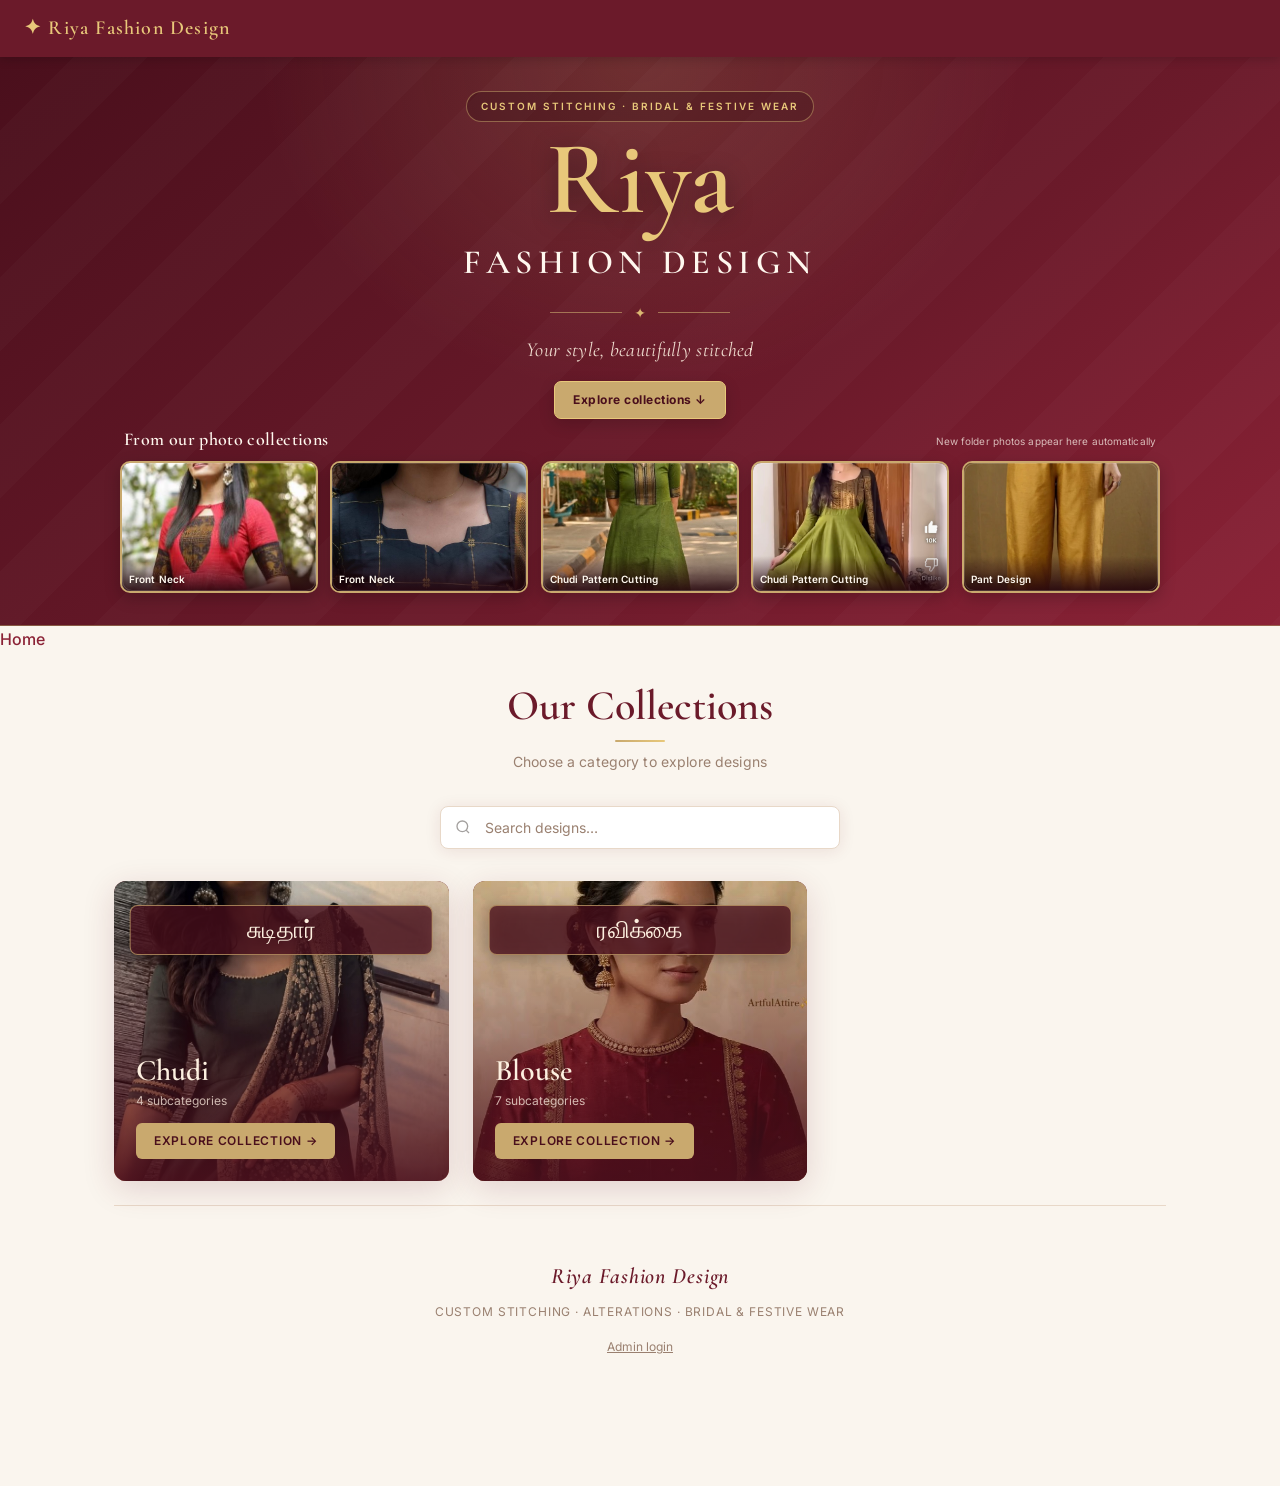
==== index.html @ c35eea38 "Prepare site for GitHub Pages deployment Add a static Pages entry point and photo manifest, share th" ====
<!doctype html>
<html lang="en">
<head>
<meta charset="utf-8">
<meta name="viewport" content="width=device-width, initial-scale=1, viewport-fit=cover">
<meta name="theme-color" content="#6B1A2A">
<meta name="apple-mobile-web-app-capable" content="yes">
<meta name="apple-mobile-web-app-status-bar-style" content="black-translucent">
<meta name="apple-mobile-web-app-title" content="Riya Fashion">
<meta name="description" content="Riya Fashion Design – Custom stitching, Chudi & Blouse designs catalog">
<title>Riya Fashion Design</title>
<link href="https://fonts.googleapis.com/css2?family=Cormorant+Garamond:ital,wght@0,500;0,600;1,500;1,600&family=Inter:wght@300;400;500;600&display=swap" rel="stylesheet">
<link rel="stylesheet" href="style.css">
</head>
<body>

<div id="topbar-root"></div>
<div id="adminbar-root"></div>
<div id="app"></div>
<div id="ov"></div>
<div id="toast"></div>

<script id="st" type="application/json">{"designs":[]}</script>
<script>
/* ─── Helpers ─── */
const $=s=>document.querySelector(s);
const el=(tag,cls,txt,kids)=>{
  const e=document.createElement(tag);
  if(cls)e.className=cls;
  if(txt!=null)e.textContent=txt;
  (kids||[]).forEach(k=>k&&e.append(k));
  return e;
};
const btn=(label,cls,fn)=>{const b=el('button',cls||'mbtn',label);b.onclick=fn;return b};
const svg_trash=`<svg width="16" height="16" viewBox="0 0 24 24" fill="none" stroke="currentColor" stroke-width="2" stroke-linecap="round" stroke-linejoin="round"><path d="M3 6h18M8 6V4h8v2M19 6l-1 14H6L5 6M10 11v6M14 11v6"/></svg>`;

/* ─── Category & design data ─── */
const CATS=[
  {id:'chudi',n:'Chudi',g:[
    ['Front Neck','Round front neck|V front neck|Square front neck|Boat front neck|Sweetheart front neck|High neck|Collar neck|Keyhole front neck|Princess cut front'],
    ['Back Neck','Round back neck|Deep U back|V back neck|Square back neck|Keyhole back|Butterfly back|Backless with strings|Dori back|Button back'],
    ['Chudi Pattern Cutting','Straight cut chudi|Anarkali cut|A-line cut|Peplum cut|Short chudi|Long chudi with slit|Angrakha style|Side-slit cut|Frock style chudi'],
    ['Pant Design','Simple pant|Palazzo pant|Cigarette pant|Patiala pant|Straight pant|Churidar pant|Sharara pant|Wide-leg pant'],
  ]},
  {id:'blouse',n:'Blouse',g:[
    ['Bridal Collection – Front','Bridal front 1|Bridal front 2|Bridal front 3|Bridal front 4'],
    ['Bridal Collection – Back', 'Bridal back 1|Bridal back 2|Bridal back 3|Bridal back 4'],
    ['Simple Blouse','Round front neck|Boat neck|V neck|Square neck|Sweetheart neck|High neck|Keyhole front|Collar neck|Halter neck|Round back neck|Deep U back|V back neck|Square back neck|Boat back|Backless with strings|Button back|Dori back|Keyhole back'],
    ['Aari Work','Floral aari|Peacock aari|Mango / paisley aari|Bridal border aari|Sleeve aari|Neckline aari|Full blouse aari|Kundan aari|Zari aari'],
    ['Designer Blouse – Front','Designer front neck|Stone & bead work front|Mirror work front|Embroidery front|Zardosi front|Lace panel front|Net yoke front|Contrast patch front'],
    ['Designer Blouse – Back','Designer back neck|Stone & bead back|Butterfly back design|Mirror work back|Embroidery back|Open back design|Tassel / latkan back|Silk border back'],
    ['Lace Design','Full lace blouse|Lace border neck|Lace sleeves|Lace yoke|Lace back panel|Lace hem border|Mixed lace & cloth|Net with lace'],
  ]},
];

/* ── Static cover photos (fallback when server not running) ── */
const CAT_COVERS={
  'chudi' :'photos/chudi/image.png',
  'blouse':'photos/blouse/cover/image.png',
};

/* ── Photo cache: filled by loadAllPhotos() from server API ── */
/* Key: "catId|Subcategory Name"  Value: [{n, src}, …]         */
let PHOTO_CACHE = {};
let COVER_CACHE = {};   /* key: catId, value: src string        */
let SERVER_MODE = false; /* true when running via node server.js */
let STATIC_PHOTO_MODE = false;
const assetBase=new URL('.',document.baseURI);

function numberPhotos(){
  let nextPhotoNumber=1;
  CATS.forEach(category=>category.g.forEach(([group])=>{
    (PHOTO_CACHE[`${category.id}|${group}`]||[]).forEach(photo=>{
      photo.n=nextPhotoNumber++;
    });
  }));
}

async function loadAllPhotos() {
  try {
    const test = await fetch(new URL('api/covers',assetBase), { cache:'no-store' });
    if (!test.ok) throw new Error('Photo API unavailable');
    SERVER_MODE = true;
    COVER_CACHE = await test.json();
    /* pre-fetch all subcategory photo lists */
    const keys = CATS.flatMap(category =>
      category.g.map(([group]) => `${category.id}|${group}`)
    );
    await Promise.all(keys.map(async key => {
      const [cat, grp] = key.split('|');
      const r = await fetch(new URL(`api/photos?cat=${encodeURIComponent(cat)}&grp=${encodeURIComponent(grp)}`,assetBase),{cache:'no-store'});
      PHOTO_CACHE[key] = await r.json();
    }));
    numberPhotos();
    return;
  } catch(e) {}
  SERVER_MODE=false;
  try {
    const response=await fetch(new URL('photos.json',assetBase),{cache:'no-store'});
    if(!response.ok)throw new Error('Static photo manifest unavailable');
    const manifest=await response.json();
    PHOTO_CACHE=manifest.photos||{};
    COVER_CACHE=manifest.covers||{};
    STATIC_PHOTO_MODE=true;
    numberPhotos();
  } catch(e) {
    SERVER_MODE = false;
    STATIC_PHOTO_MODE = false;
  }
}

/* ── Subcategory icons ── */
const TAMIL_LABELS={
  'Chudi':'சுடிதார்',
  'Blouse':'ரவிக்கை',
  'Bridal Collection – Front':'திருமண ரவிக்கை முன்புறம்',
  'Bridal Collection – Back':'திருமண ரவிக்கை பின்புறம்',
  'Front Neck':'முன்புற கழுத்து வடிவம்',
  'Back Neck':'பின்புற கழுத்து வடிவம்',
  'Chudi Pattern Cutting':'சுடிதார் வெட்டும் முறை',
  'Pant Design':'பேன்ட் வடிவமைப்பு',
  'Simple Blouse':'எளிய ரவிக்கை வடிவமைப்பு',
  'Aari Work':'ஆரி வேலைப்பாடு',
  'Designer Blouse – Front':'டிசைனர் ரவிக்கை முன்புறம்',
  'Designer Blouse – Back':'டிசைனர் ரவிக்கை பின்புறம்',
  'Lace Design':'லேஸ் வடிவமைப்பு',
};
const categoryLabel=name=>TAMIL_LABELS[name]?`${name} · ${TAMIL_LABELS[name]}`:name;

/* ─── App state ─── */
let S=JSON.parse($('#st').textContent);
let cur=null;     // current category id
let subGrp=null;  // current subcategory name (null = show subcategory cards)
let admin=false;
let art=null;
let searchQ='';

/* seed designs on very first load */
if(!S.seeded){
  let n=0;
  CATS.forEach(c=>c.g.forEach(([g,l])=>l.split('|').forEach(x=>
    S.designs.push({id:'s'+n++,cat:c.id,grp:g,name:x,note:'',imgs:[]})
  )));
  S.seeded=1;
}
if(!S.cats)S.cats=CATS.map(c=>({id:c.id,n:c.n,g:c.g.map(x=>x[0])}));
S.designs.forEach(d=>{if(!d.imgs)d.imgs=d.img?[d.img]:[];delete d.img});

try{admin=sessionStorage.getItem('rfc')==='1'}catch(e){}
try{window.claude&&window.claude.use('artifact').then(a=>{art=a;render()})}catch(e){}

/* ─── Utilities ─── */
const toast=m=>{const t=$('#toast');t.textContent=m;clearTimeout(toast._t);if(m)toast._t=setTimeout(()=>t.textContent='',3500)};
const closeModal=()=>$('#ov').innerHTML='';
function modal(title,body,buttons,extra){
  closeModal();
  const box=el('div','modal-box',null,[el('h3',null,title),...body,el('div','modal-row',null,buttons)]);
  const wrap=el('div','modal-wrap '+(extra||''),null,[box]);
  wrap.onclick=e=>{if(e.target===wrap)closeModal()};
  $('#ov').append(wrap);
}
async function sha(s){
  try{const b=await crypto.subtle.digest('SHA-256',new TextEncoder().encode(s));return[...new Uint8Array(b)].map(x=>x.toString(16).padStart(2,'0')).join('')}
  catch(e){return s}
}
function snap(){
  const cl=document.documentElement.cloneNode(true);
  cl.querySelector('#app').innerHTML='';
  cl.querySelector('#ov').innerHTML='';
  cl.querySelector('#toast').textContent='';
  cl.querySelector('#topbar-root').innerHTML='';
  cl.querySelector('#adminbar-root').innerHTML='';
  cl.querySelector('#st').textContent=JSON.stringify(S).replace(/</g,'\\u003c');
  return '<!doctype html>\n'+cl.outerHTML;
}
async function dl(){
  try{
    const d=await window.claude.use('downloads');
    if(!d)throw 0;
    await d.save({filename:'index.html',data:snap()});
    toast('Downloaded ✓  Upload index.html to your hosting.');
  }catch(e){
    if(e&&e.code==='declined')return;
    toast('Download not available in this view');
  }
}
async function saveData(backup){
  if(!art){toast('Saving works only for the site owner');if(backup)S=JSON.parse(backup);render();return false}
  toast('Saving…');
  try{await art.publish(snap());return true}
  catch(e){toast('Could not save — please try again');if(backup)S=JSON.parse(backup);render();return false}
}
function shrink(f){
  return new Promise((ok,no)=>{
    const r=new FileReader();
    r.onload=()=>{
      const img=new Image();
      img.onload=()=>{
        const s=Math.min(1,800/Math.max(img.width,img.height));
        const c=document.createElement('canvas');
        c.width=img.width*s;c.height=img.height*s;
        c.getContext('2d').drawImage(img,0,0,c.width,c.height);
        ok(c.toDataURL('image/jpeg',.75));
      };
      img.onerror=no;img.src=r.result;
    };
    r.onerror=no;r.readAsDataURL(f);
  });
}
const coverImg=id=>{const d=S.designs.find(x=>x.cat===id&&x.imgs.length);return d&&d.imgs[0]};
const waLink=n=>S.phone?'https://wa.me/'+S.phone.replace(/\D/g,'')+'?text='+encodeURIComponent('Hi Riya Fashion Design, I like this design: '+n):null;

/* ─── Top bar ─── */
function renderTopbar(){
  const root=$('#topbar-root');root.innerHTML='';
  const right=el('div','topbar-right');
  if(cur){
    right.append(btn('🏠 Home','',()=>{cur=null;subGrp=null;searchQ='';render();scrollTo(0,0)}));
  }
  if(admin){
    right.append(
      btn('⚙ Settings','',settings),
      btn('⬇ Download','',dl),
      btn('Logout','',()=>{admin=false;try{sessionStorage.removeItem('rfc')}catch(e){}render()})
    );
  }
  root.append(el('div','topbar',null,[
    el('div','topbar-title',null,[el('span',null,'✦ Riya Fashion Design')]),
    right
  ]));
}

/* ─── Admin bar ─── */
function renderAdminbar(){
  const root=$('#adminbar-root');root.innerHTML='';
  if(!admin)return;
  root.append(el('div','adminbar',null,[
    el('span',null,'👑 Admin Mode'),
    btn('+ Add design','',()=>addForm(cur||'chudi')),
  ]));
}

/* ─── Main render ─── */
function render(){
  renderTopbar();
  renderAdminbar();
  const app=$('#app');app.innerHTML='';
  app.append(buildHero(),buildBreadcrumb());
  const wrap=el('div','wrap');
  if(!cur)          wrap.append(buildHome());
  else if(!subGrp)  wrap.append(buildSubcats());
  else              wrap.append(buildGallery());
  wrap.append(buildFooter());
  app.append(wrap);
  if(S.phone){
    const wa=el('a','wa-btn','💬 WhatsApp');
    wa.href='https://wa.me/'+S.phone.replace(/\D/g,'');
    wa.target='_blank';
    app.append(wa);
  }
  if(admin&&cur){
    const fab=el('button','fab','+');
    fab.title='Add design';
    fab.onclick=()=>addForm(cur,subGrp||undefined);
    app.append(fab);
  }
}

/* ─── Hero ─── */
function buildHero(){
  const div=el('section','hero '+(!cur?'home-hero':'compact-hero'));
  const inner=el('div','hero-inner');
  if(cur){
    inner.append(el('div','hero-copy',null,[
      el('div','hero-kicker','Custom Stitching · Bridal & Festive Wear'),
      el('p','hero-title','Riya'),
      el('p','hero-sub','Fashion Design'),
      el('div','hero-divider',null,[el('span',null,'✦')]),
      el('p','hero-tag','Tailored with love, stitched to perfection'),
    ]));
    div.append(inner);
    return div;
  }

  const copy=el('div','hero-copy');
  copy.append(el('div','hero-kicker','Custom Stitching · Bridal & Festive Wear'));
  copy.append(el('p','hero-title','Riya'));
  copy.append(el('p','hero-sub','Fashion Design'));
  copy.append(el('div','hero-divider',null,[el('span',null,'✦') ]));
  copy.append(el('p','hero-tag','Your style, beautifully stitched'));
  copy.append(btn('Explore collections ↓','hero-cta',()=>$('#app .main-grid')?.scrollIntoView({behavior:'smooth',block:'start'})));
  inner.append(copy);

  const photoGroups=CATS.flatMap(category=>category.g.map(([group])=>({
    category,group,photos:PHOTO_CACHE[category.id+'|'+group]||[],
  })).filter(item=>item.photos.length));
  const featuredPhotos=photoGroups.flatMap(item=>item.photos.slice(0,2).map((photo,index)=>({
    ...item,photo,index,
  }))).slice(0,5);
  if(featuredPhotos.length){
    const strip=el('div','hero-featured');
    const stripHead=el('div','hero-featured-head',null,[
      el('span',null,'From our photo collections'),
      el('small',null,'New folder photos appear here automatically'),
    ]);
    const stripGrid=el('div','hero-featured-grid');
    featuredPhotos.forEach(item=>{
      const tile=el('button','hero-featured-tile');tile.type='button';
      tile.setAttribute('aria-label',`View ${item.group}, photo ${item.photo.n}`);
      const img=el('img');img.src=item.photo.src;img.alt=item.group+' design';img.loading='lazy';
      tile.append(img,el('span','hero-featured-label',item.group));
      tile.onclick=()=>openStaticGallery(item.photos,item.index);
      stripGrid.append(tile);
    });
    strip.append(stripHead,stripGrid);
    inner.append(strip);
  }
  div.append(inner);
  return div;
}

/* ─── Breadcrumb ─── */
function buildBreadcrumb(){
  const bc=el('nav','breadcrumb');
  const home=el('span',null,'Home');
  home.onclick=()=>{cur=null;subGrp=null;searchQ='';render();scrollTo(0,0)};
  bc.append(home);
  if(cur){
    const c=S.cats.find(x=>x.id===cur);
    bc.append(el('span','sep',null,[document.createTextNode('›')]));
    const catCrumb=el('span',null,c.n);
    catCrumb.onclick=()=>{subGrp=null;render();scrollTo(0,0)};
    bc.append(catCrumb);
  }
  if(subGrp){
    bc.append(el('span','sep',null,[document.createTextNode('›')]));
    bc.append(el('span',null,subGrp));
  }
  return bc;
}

/* ─── Home — two main category cards ─── */
function buildHome(){
  const wrap=el('div');
  if(!SERVER_MODE&&!STATIC_PHOTO_MODE)wrap.append(buildServerNotice());
  wrap.append(el('div','section-head',null,[
    el('h2',null,'Our Collections'),
    el('p',null,'Choose a category to explore designs'),
  ]));
  const sw=el('div','search-wrap');
  const si=el('input');si.type='search';si.placeholder='Search designs…';si.value=searchQ;
  si.oninput=e=>{searchQ=e.target.value;renderSearchResults(wrap,si)};
  sw.innerHTML=`<svg width="16" height="16" viewBox="0 0 24 24" fill="none" stroke="currentColor" stroke-width="2"><circle cx="11" cy="11" r="8"/><path d="m21 21-4.35-4.35"/></svg>`;
  sw.append(si);
  wrap.append(sw);
  wrap.append(el('div','search-results'));
  const grid=el('div','main-grid');
  S.cats.forEach(c=>grid.append(buildMainCard(c)));
  if(admin){
    const nc=el('div','main-card new-card');
    nc.append(el('div','main-card-body',null,[
      el('div','main-card-ic','＋'),
      el('h3',null,'New Category'),
    ]));
    nc.onclick=addColl;
    grid.append(nc);
  }
  wrap.append(grid);
  return wrap;
}

function renderSearchResults(container){
  let div=container.querySelector('.search-results');
  if(!div){div=el('div','search-results');container.append(div)}
  div.innerHTML='';
  const q=searchQ.trim().toLowerCase();
  if(!q)return;
  const results=S.designs.filter(d=>d.name.toLowerCase().includes(q)||d.grp.toLowerCase().includes(q));
  if(!results.length){div.append(el('p',null,'No designs found.'));return}
  const grid=el('div','gallery-grid');
  results.forEach(d=>grid.append(buildDesignCard(d)));
  div.append(el('p',null,`${results.length} result${results.length>1?'s':''} for "${searchQ}"`),grid);
}

function buildMainCard(c){
  /* use live server cover, else static fallback */
  const uploadedCover = coverImg(c.id);
  const serverCover   = COVER_CACHE[c.id] || null;
  const staticCover   = CAT_COVERS[c.id];
  const coverSrc      = uploadedCover || serverCover || staticCover || null;
  const all=S.designs.filter(d=>d.cat===c.id);
  const withPhotos=all.filter(d=>d.imgs.length).length;
  const desc=admin?`${withPhotos}/${all.length} photos`:`${c.g.length} subcategories`;
  const card=el('div','main-card');
  if(coverSrc){
    const cv=el('div','main-card-cover');
    cv.style.backgroundImage=`url("${coverSrc}")`;
    card.append(cv);
  }
  card.append(el('div','main-card-overlay'));
  card.append(el('div','main-card-ic tamil-category',TAMIL_LABELS[c.n]||c.n));
  card.append(el('div','main-card-body',null,[
    el('h3',null,c.n),
    el('p',null,desc),
    el('div','main-card-cta',null,[el('span',null,'Explore Collection →')]),
  ]));
  card.onclick=()=>{cur=c.id;subGrp=null;render();scrollTo(0,0)};
  if(admin){
    const addB=el('button','adm-add','+');addB.title='Add design';
    addB.onclick=ev=>{ev.stopPropagation();addForm(c.id)};card.append(addB);
    const delB=el('button','adm-del');delB.innerHTML=svg_trash;delB.title='Delete category';
    delB.onclick=ev=>{ev.stopPropagation();
      modal('Delete category?',[el('p',null,`"${c.n}" and all its designs will be permanently deleted.`)],
        [btn('Cancel','mbtn',closeModal),btn('Delete','mbtn danger',async()=>{
          const bk=JSON.stringify(S);S.cats=S.cats.filter(z=>z.id!==c.id);S.designs=S.designs.filter(d=>d.cat!==c.id);
          closeModal();render();await saveData(bk);
        })]);
    };card.append(delB);
  }
  return card;
}

/* ─── Subcategory cards ─── */
function buildSubcats(){
  const c=S.cats.find(x=>x.id===cur);
  const wrap=el('div');
  wrap.append(btn('← Back to Collections','back-btn',()=>{cur=null;render();scrollTo(0,0)}));
  wrap.append(el('div','section-head',null,[
    el('h2',null,categoryLabel(c.n)),
    el('p',null,'Choose a subcategory to view designs'),
  ]));
  if(!SERVER_MODE&&!STATIC_PHOTO_MODE)wrap.append(buildServerNotice());
  if(admin){
    const ab=btn('+ Add section','mbtn primary',()=>addSec(c.id));
    ab.style.cssText='display:block;margin:0 auto 24px';wrap.append(ab);
  }
  const grid=el('div','sub-grid');
  c.g.forEach(gn=>{
    const designs=S.designs.filter(d=>d.cat===c.id&&d.grp===gn);
    const withPhotos=designs.filter(d=>d.imgs.length).length;
    /* also count static photos */
    const staticCount=(PHOTO_CACHE[c.id+'|'+gn]||[]).length;
    const countLabel=admin
      ? `${withPhotos}/${designs.length} photos`
      : staticCount ? `${staticCount} photos` : `${designs.length} designs`;
    const cardWrap=el('div','sub-card-wrap');
    const card=el('div','sub-card');
    card.append(el('h4',null,gn));
    if(TAMIL_LABELS[gn])card.append(el('p','sub-card-tamil',TAMIL_LABELS[gn]));
    card.append(el('p',null,countLabel));
    card.append(el('div','sub-card-arrow',null,[el('span',null,'View designs →')]));
    card.onclick=()=>{subGrp=gn;render();scrollTo(0,0)};
    cardWrap.append(card);
    if(admin){
      const delB=el('button','adm-del');delB.innerHTML=svg_trash;delB.title='Delete section';
      delB.onclick=ev=>{ev.stopPropagation();
        modal('Delete section?',[el('p',null,`"${gn}" and all its designs will be permanently deleted.`)],
          [btn('Cancel','mbtn',closeModal),btn('Delete','mbtn danger',async()=>{
            const bk=JSON.stringify(S);c.g=c.g.filter(z=>z!==gn);
            S.designs=S.designs.filter(d=>!(d.cat===c.id&&d.grp===gn));
            closeModal();render();await saveData(bk);
          })]);
      };cardWrap.append(delB);
    }
    grid.append(cardWrap);
  });
  wrap.append(grid);
  return wrap;
}

/* ─── Gallery view ─── */
function buildGallery(){
  const c=S.cats.find(x=>x.id===cur);
  const wrap=el('div');
  wrap.append(btn(`← Back to ${c.n}`,'back-btn',()=>{subGrp=null;render();scrollTo(0,0)}));
  wrap.append(el('div','section-head',null,[
    el('h2',null,subGrp),
    el('p',null,categoryLabel(c.n)),
  ]));
  if(!SERVER_MODE&&!STATIC_PHOTO_MODE)wrap.append(buildServerNotice());
  if(SERVER_MODE){
    const rb=btn('↻ Refresh photos','mbtn',async()=>{
      await loadAllPhotos();render();scrollTo(0,0);
    });
    rb.style.cssText='display:block;margin:0 auto 16px;font-size:12px;padding:6px 16px';
    wrap.append(rb);
  }
  if(admin){
    const ab=btn('📷 Add photos to this section','mbtn primary',()=>addForm(cur,subGrp));
    ab.style.cssText='display:block;margin:0 auto 24px';wrap.append(ab);
  }
  const grid=el('div','gallery-grid');
  /* get photos from server cache (auto-scanned folder) */
  const staticPhotos = PHOTO_CACHE[cur+'|'+subGrp] || [];
  if(staticPhotos&&staticPhotos.length){
    /* render in numbered order — 1,2,3,4 — never repeated */
    staticPhotos.forEach(p=>{
      const card=el('div','design-card');
      /* number badge */
      const badge=el('div',null,String(p.n));
      badge.style.cssText=[
        'position:absolute;top:8px;left:8px;z-index:2',
        'background:var(--burg);color:var(--gold2)',
        'font-size:11px;font-weight:600',
        'min-width:22px;height:22px;border-radius:5px',
        'display:flex;align-items:center;justify-content:center;padding:0 5px'
      ].join(';');
      card.append(badge);
      const thumb=el('div','design-thumb');
      const img=el('img');img.src=p.src;img.alt=p.n;img.loading='lazy';
      thumb.append(img);
      thumb.onclick=()=>openStaticGallery(staticPhotos,idx);
      card.append(thumb);
      const lbl=el('div','design-label');
      lbl.append(el('strong',null,p.n));
      const wl=waLink(p.n);
      if(wl){const a=el('a',null,'Enquire on WhatsApp');a.href=wl;a.target='_blank';lbl.append(a)}
      card.append(lbl);
      grid.append(card);
    });
  } else {
    const designs=S.designs.filter(d=>d.cat===cur&&d.grp===subGrp);
    if(!designs.length){
      grid.append(el('div','empty-state',null,[
        el('div','empty-state-icon',null,[el('span',null,'🪡')]),
        el('p',null,'Designs coming soon — check back later!'),
      ]));
    } else {
      designs.forEach(d=>grid.append(buildDesignCard(d)));
    }
  }
  wrap.append(grid);
  return wrap;
}

function buildServerNotice(){
  return el('p','server-notice',null,[
    document.createTextNode('To load photos directly from the photos folders, start the local server with '),
    el('strong',null,'node server.js'),
    document.createTextNode(' and open '),
    el('strong',null,'http://localhost:3000'),
    document.createTextNode('.'),
  ]);
}

/* ─── Lightbox for static photos ─── */
function openStaticGallery(photos,startIdx){
  let i=startIdx;
  const im=el('img');
  const ct=el('small');ct.style.cssText='text-align:center;color:var(--muted)';
  const show=()=>{im.src=photos[i].src;ct.textContent=`Photo ${i+1} of ${photos.length}`};
  const btns=[];
  if(photos.length>1){
    btns.push(btn('‹ Prev','mbtn',()=>{i=(i+photos.length-1)%photos.length;show()}));
    btns.push(btn('Next ›','mbtn',()=>{i=(i+1)%photos.length;show()}));
  }
  btns.push(btn('Close','mbtn primary',closeModal));
  modal(photos[i].n,[im,ct],btns,'modal-lbx');
  show();
}

/* ─── Design card (for admin-uploaded photos) ─── */
function buildDesignCard(d){
  const card=el('div','design-card');
  const thumbWrap=el('div','design-thumb');
  if(d.imgs.length){
    const img=el('img');img.src=d.imgs[0];img.alt=d.name;img.loading='lazy';
    thumbWrap.append(img);
    thumbWrap.onclick=()=>openGallery(d,0);
  } else {
    thumbWrap.classList.add('placeholder');
    thumbWrap.innerHTML=`<svg width="40" height="40" viewBox="0 0 24 24" fill="none" stroke="currentColor" stroke-width="1.5"><rect x="3" y="3" width="18" height="18" rx="2"/><circle cx="8.5" cy="8.5" r="1.5"/><path d="m21 15-5-5L5 21"/></svg>`;
    thumbWrap.append(el('span',null,'Photos coming soon'));
  }
  card.append(thumbWrap);
  const lbl=el('div','design-label');
  lbl.append(el('strong',null,d.name));
  if(d.note)lbl.append(el('span',null,d.note));
  const wl=d.imgs.length&&waLink(d.name);
  if(wl){const a=el('a',null,'Enquire on WhatsApp');a.href=wl;a.target='_blank';lbl.append(a)}
  card.append(lbl);
  if(admin){
    if(d.imgs.length){
      const rm=el('button','design-rm','×');rm.title='Remove photo';
      rm.onclick=ev=>{ev.stopPropagation();
        modal('Remove photo?',[el('p',null,'This will remove the first photo from this design.')],
          [btn('Cancel','mbtn',closeModal),btn('Remove','mbtn danger',async()=>{
            const bk=JSON.stringify(S);d.imgs.splice(0,1);closeModal();render();await saveData(bk);
          })]);
      };card.append(rm);
    }
    const fi=el('input');fi.type='file';fi.accept='image/*';fi.multiple=true;fi.hidden=true;
    fi.onchange=async()=>{
      if(!fi.files.length)return;
      const bk=JSON.stringify(S);toast('Adding photos…');
      try{for(const x of fi.files)d.imgs.push(await shrink(x))}
      catch(x){toast('Could not read a photo');S=JSON.parse(bk);render();return}
      render();await saveData(bk);
    };
    const pb=el('button','adm-photo-btn',d.imgs.length?'📷 Add more':'📷 Add photos');
    pb.onclick=()=>fi.click();lbl.append(pb,fi);
    const xb=el('button','adm-del');
    xb.style.cssText='position:absolute;bottom:8px;right:8px;width:24px;height:24px;border-radius:50%;border:none;background:#c0392b;color:#fff;font-size:12px;display:flex;align-items:center;justify-content:center;box-shadow:var(--sh)';
    xb.innerHTML=svg_trash;xb.title='Delete design';
    xb.onclick=ev=>{ev.stopPropagation();
      modal('Delete design?',[el('p',null,`"${d.name}" and all its photos will be permanently deleted.`)],
        [btn('Cancel','mbtn',closeModal),btn('Delete','mbtn danger',async()=>{
          const bk=JSON.stringify(S);S.designs=S.designs.filter(z=>z.id!==d.id);
          closeModal();render();await saveData(bk);
        })]);
    };card.append(xb);
  }
  return card;
}

/* ─── Lightbox for uploaded photos ─── */
function openGallery(d,i){
  const im=el('img');
  const ct=el('small');ct.style.textAlign='center';
  const show=()=>{im.src=d.imgs[i];ct.textContent=`${i+1} / ${d.imgs.length}`};
  const btns=[];
  if(d.imgs.length>1){
    btns.push(btn('‹','mbtn',()=>{i=(i+d.imgs.length-1)%d.imgs.length;show()}));
    btns.push(btn('›','mbtn',()=>{i=(i+1)%d.imgs.length;show()}));
  }
  if(admin)btns.push(btn('Remove','mbtn danger',async()=>{
    const bk=JSON.stringify(S);d.imgs.splice(i,1);closeModal();render();await saveData(bk);
  }));
  btns.push(btn('Close','mbtn primary',closeModal));
  modal(d.name,[im,ct],btns,'modal-lbx');
  show();
}

/* ─── Footer ─── */
function buildFooter(){
  const f=el('footer','site-footer');
  f.append(el('div','footer-brand','Riya Fashion Design'));
  f.append(el('div','footer-sub','Custom stitching · Alterations · Bridal & festive wear'));
  if(!admin){
    const lb=el('button','footer-login-btn','Admin login');lb.onclick=login;f.append(lb);
  }
  return f;
}

/* ─── Admin: add category ─── */
function addColl(){
  const nm=el('input');nm.placeholder='e.g. Saree Blouse';
  const ic=el('input');ic.value='🧵';ic.maxLength=4;
  const sc=el('input');sc.value='Designs';
  modal('New Category',
    [el('label',null,'Category name'),nm,el('label',null,'Icon (emoji)'),ic,el('label',null,'First section name'),sc],
    [btn('Cancel','mbtn',closeModal),btn('Create','mbtn primary',async()=>{
      if(!nm.value.trim()){toast('Please enter a name');return}
      const bk=JSON.stringify(S),id='c'+Date.now().toString(36);
      S.cats.push({id,n:nm.value.trim(),ic:ic.value.trim()||'🧵',g:[sc.value.trim()||'Designs']});
      closeModal();cur=id;subGrp=null;render();scrollTo(0,0);await saveData(bk);
    })]
  );nm.focus();
}

/* ─── Admin: add section ─── */
function addSec(cid){
  const c=S.cats.find(x=>x.id===cid);
  const nm=el('input');nm.placeholder='e.g. Collar Neck';
  modal('New Section',
    [el('label',null,'Section name'),nm],
    [btn('Cancel','mbtn',closeModal),btn('Add','mbtn primary',async()=>{
      const v=nm.value.trim();
      if(!v){toast('Please enter a name');return}
      if(c.g.includes(v)){toast('Section already exists');return}
      const bk=JSON.stringify(S);c.g.push(v);closeModal();render();await saveData(bk);
    })]
  );nm.focus();
}

/* ─── Admin: add design with photos ─── */
function addForm(cid,g0){
  const c=S.cats.find(x=>x.id===cid);
  if(!c.g.length)c.g.push('Designs');
  const nm=el('input');nm.placeholder='Design name';
  const gs=el('select');c.g.forEach(g=>gs.append(new Option(g,g)));
  if(g0)gs.value=g0;
  const nt=el('input');nt.placeholder='Fabric, colour or price (optional)';
  const fi=el('input');fi.type='file';fi.accept='image/*';fi.multiple=true;
  const pv=el('div');pv.style.cssText='display:flex;gap:6px;flex-wrap:wrap';
  let data=[];
  fi.onchange=async()=>{
    data=[];pv.innerHTML='';
    try{for(const x of fi.files){const u=await shrink(x);data.push(u);const img=el('img');img.src=u;img.style.cssText='width:60px;height:60px;object-fit:cover;border-radius:8px';pv.append(img)}}
    catch(e){toast('Could not read a photo')}
  };
  modal('Add Design to '+c.n,
    [el('label',null,'Section'),gs,el('label',null,'Design name'),nm,el('label',null,'Details (optional)'),nt,el('label',null,'Photos'),fi,pv],
    [btn('Cancel','mbtn',closeModal),btn('Add','mbtn primary',async()=>{
      if(!nm.value.trim()||!data.length){toast('Please add a name and at least one photo');return}
      const bk=JSON.stringify(S);
      S.designs.push({id:Date.now().toString(36),cat:cid,grp:gs.value,name:nm.value.trim(),note:nt.value.trim(),imgs:data});
      closeModal();cur=cid;subGrp=gs.value;render();await saveData(bk);
    })]
  );
}

/* ─── Admin login ─── */
function login(){
  const p=el('input');p.type='password';p.placeholder='Password';
  const go=async()=>{
    const hs=await sha(p.value),ok=S.pw?hs===S.pw:p.value==='riya123';
    if(ok){admin=true;try{sessionStorage.setItem('rfc','1')}catch(e){}closeModal();render();toast('Welcome back!')}
    else toast('Wrong password');
  };
  p.onkeydown=e=>{if(e.key==='Enter')go()};
  modal('Admin Login',[p],[btn('Cancel','mbtn',closeModal),btn('Login','mbtn primary',go)]);
  p.focus();
}

/* ─── Admin settings ─── */
function settings(){
  const ph=el('input');ph.placeholder='e.g. 919876543210';ph.value=S.phone||'';
  const pw=el('input');pw.type='password';pw.placeholder='Leave empty to keep current';
  modal('Settings',
    [el('label',null,'WhatsApp number (with country code)'),ph,el('label',null,'New admin password'),pw],
    [btn('Cancel','mbtn',closeModal),btn('Save','mbtn primary',async()=>{
      const bk=JSON.stringify(S);S.phone=ph.value.trim();
      if(pw.value)S.pw=await sha(pw.value);
      closeModal();render();await saveData(bk);
    })]
  );
}

/* ─── Start ─── */
loadAllPhotos().then(() => render());
</script>
</body>
</html>
---- style.css ----
/* ═══════════════════════════════════════════════════
   Riya Fashion Design — Main Stylesheet
   Color palette: Warm Cream + Deep Burgundy + Gold
═══════════════════════════════════════════════════ */

/* ── Color tokens ── */
:root {
  --cream:   #FAF5EE;   /* warm ivory page background      */
  --cream2:  #F5EDE0;   /* slightly darker cream           */
  --blush:   #F2E0D5;   /* soft blush hover                */
  --burg:    #6B1A2A;   /* deep burgundy — primary colour  */
  --burg2:   #8B2236;   /* burgundy hover                  */
  --burg-dk: #4A0F1C;   /* darkest burgundy for hero       */
  --gold:    #C9A96E;   /* warm gold accent                */
  --gold2:   #E8C87A;   /* bright gold highlight           */
  --gold-lt: #F2E4C4;   /* pale gold tint                  */
  --text:    #1C1410;   /* near-black warm text            */
  --text2:   #5C4A3A;   /* secondary warm text             */
  --muted:   #9A8070;   /* muted captions                  */
  --border:  #E8D8C8;   /* warm cream border               */
  --card:    #FFFFFF;   /* white card background           */
  --sh:  0 2px 16px rgba(107,26,42,.10);
  --sh2: 0 8px 32px rgba(107,26,42,.16);
  --r:   16px;
  --r-sm: 10px;
}

/* ── Reset ── */
*, *::before, *::after { box-sizing: border-box; margin: 0; padding: 0; }
html, body {
  min-height: 100%;
  background: var(--cream);
  color: var(--text);
  font-family: 'Inter', system-ui, sans-serif;
  font-weight: 400;
  line-height: 1.65;
}
button  { font-family: inherit; cursor: pointer; }
img     { display: block; max-width: 100%; }
.serif  { font-family: 'Cormorant Garamond', Georgia, serif; }


/* ═══════════════════════════════
   TOP NAV BAR
═══════════════════════════════ */
.topbar {
  position: sticky; top: 0; z-index: 50;
  background: var(--burg);
  padding: 12px 24px;
  display: flex; align-items: center;
  justify-content: space-between; gap: 12px;
  box-shadow: 0 2px 10px rgba(0,0,0,.18);
}
.topbar-title {
  font-family: 'Cormorant Garamond', serif;
  font-size: 20px; font-weight: 600;
  color: var(--gold2); letter-spacing: .06em; white-space: nowrap;
}
.topbar-right { display: flex; align-items: center; gap: 8px; flex-wrap: wrap; }
.topbar button {
  background: transparent;
  border: 1.5px solid rgba(201,169,110,.55);
  color: #F5E8D0; border-radius: 6px;
  padding: 6px 14px; font-size: 12px; font-weight: 500;
  letter-spacing: .03em;
  transition: background .18s, border-color .18s;
}
.topbar button:hover { background: rgba(201,169,110,.18); border-color: var(--gold); }


/* ═══════════════════════════════
   ADMIN BAR
═══════════════════════════════ */
.adminbar {
  background: var(--burg-dk); color: var(--gold2);
  display: flex; justify-content: center; align-items: center;
  flex-wrap: wrap; gap: 10px; padding: 8px 20px;
  font-size: 12px; font-weight: 500; letter-spacing: .05em;
  border-bottom: 1px solid rgba(201,169,110,.2);
}
.adminbar button {
  background: rgba(201,169,110,.15);
  border: 1px solid rgba(201,169,110,.4);
  color: var(--gold2); border-radius: 6px; padding: 5px 14px; font-size: 11px;
}
.adminbar button:hover { background: rgba(201,169,110,.3); }


/* ═══════════════════════════════
   HERO BANNER
═══════════════════════════════ */
.hero {
  position: relative; overflow: hidden;
  background:
    radial-gradient(ellipse at 50% 0%, rgba(201,169,110,.18), transparent 42%),
    linear-gradient(145deg, var(--burg-dk) 0%, var(--burg) 60%, #8B2236 100%);
  padding: 30px 24px 32px;
}
.hero::after {
  content: ''; position: absolute; inset: 0; pointer-events: none;
  background: repeating-linear-gradient(
    135deg, transparent, transparent 52px,
    rgba(255,255,255,.018) 52px, rgba(255,255,255,.018) 104px
  );
}
.hero-inner {
  position: relative; z-index: 1; width: min(1240px, 100%); margin: 0 auto;
}
.home-hero .hero-inner {
  display: grid; grid-template-columns: minmax(190px,.82fr) minmax(360px,1.5fr) minmax(190px,.82fr);
  align-items: center; gap: 20px;
}
.hero-copy { min-width: 0; text-align: center; }
.hero-kicker {
  display: inline-block;
  font-size: 10px; font-weight: 600; letter-spacing: .2em; text-transform: uppercase;
  color: var(--gold2); border: 1px solid rgba(201,169,110,.52);
  background: rgba(34,5,12,.24); padding: 6px 14px; border-radius: 30px; margin-bottom: 12px;
}
.hero-title {
  font-family: 'Cormorant Garamond', serif;
  font-size: clamp(60px, 8vw, 100px);
  font-weight: 600; line-height: .88;
  color: var(--gold2);
  text-shadow: 0 4px 24px rgba(0,0,0,.35), 0 1px 0 rgba(255,255,255,.18);
  margin-bottom: 10px;
}
.hero-sub {
  font-family: 'Cormorant Garamond', serif;
  font-size: clamp(20px, 3vw, 34px); font-weight: 600;
  letter-spacing: .16em; text-transform: uppercase;
  color: #FFF8EF; margin-bottom: 0;
}
.hero-divider {
  display: flex; align-items: center; justify-content: center;
  gap: 12px; margin: 10px auto; max-width: 220px;
}
.hero-divider::before, .hero-divider::after {
  content: ''; flex: 1; height: 1px; background: rgba(201,169,110,.62);
}
.hero-divider span { color: var(--gold); font-size: 14px; opacity: .75; }
.hero-tag {
  font-family: 'Cormorant Garamond', serif;
  font-style: italic; font-size: clamp(16px, 2vw, 20px);
  color: rgba(253,240,224,.9); margin-bottom: 14px;
}
.hero-panel {
  position: relative; display: block; width: 100%; height: clamp(245px, 30vw, 365px);
  overflow: hidden; padding: 0; border: 1px solid rgba(232,200,122,.7);
  border-radius: 130px 130px 18px 18px; background: var(--burg-dk);
  box-shadow: 0 12px 34px rgba(0,0,0,.25), inset 0 0 0 5px rgba(201,169,110,.12);
  text-align: left; isolation: isolate;
}
.hero-panel img {
  width: 100%; height: 100%; object-fit: cover; object-position: center 28%;
  transition: transform .5s ease;
}
.hero-panel:hover img { transform: scale(1.045); }
.hero-panel-shade {
  position: absolute; inset: 35% 0 0;
  background: linear-gradient(transparent, rgba(37,5,13,.84));
}
.hero-panel-caption {
  position: absolute; right: 10px; bottom: 13px; left: 10px;
  display: grid; gap: 1px; color: #FFF8EF; text-align: center;
}
.hero-panel-caption strong {
  font: 600 22px/1.15 'Cormorant Garamond', Georgia, serif;
}
.hero-panel-caption small { color: var(--gold2); font-size: 10px; letter-spacing: .13em; text-transform: uppercase; }
.hero-shortcuts {
  display: flex; justify-content: center; gap: 7px; flex-wrap: wrap; margin: 12px auto 14px;
}
.hero-shortcut {
  border: 1px solid rgba(232,200,122,.72); border-radius: 30px;
  background: rgba(255,248,239,.96); color: var(--burg);
  padding: 7px 11px; font: 600 11px/1.15 'Inter', system-ui, sans-serif;
  transition: transform .18s, background .18s, color .18s;
}
.hero-shortcut:hover { transform: translateY(-2px); background: var(--gold2); color: var(--burg-dk); }
.hero-cta {
  border: 1px solid var(--gold2); border-radius: 7px; padding: 9px 18px;
  background: var(--gold); color: var(--burg-dk); font-size: 12px; font-weight: 700;
  letter-spacing: .04em; box-shadow: 0 5px 16px rgba(0,0,0,.16);
}
.hero-cta:hover { background: var(--gold2); }
.hero-featured { grid-column: 1/-1; min-width: 0; margin-top: 4px; }
.hero-featured-head {
  display: flex; justify-content: space-between; align-items: baseline; gap: 12px;
  margin: 0 2px 9px; color: #FFF8EF;
  font: 600 17px/1.2 'Cormorant Garamond', Georgia, serif;
}
.hero-featured-head small { color: rgba(255,248,239,.72); font: 400 10px/1.4 'Inter', system-ui, sans-serif; }
.hero-featured-grid { display: grid; grid-template-columns: repeat(5,minmax(0,1fr)); gap: 10px; }
.hero-featured-tile {
  position: relative; height: clamp(92px, 11vw, 132px); overflow: hidden; padding: 0;
  border: 2px solid var(--gold); border-radius: 10px; background: var(--burg-dk);
  box-shadow: 0 5px 16px rgba(0,0,0,.22); isolation: isolate;
}
.hero-featured-tile img { width: 100%; height: 100%; object-fit: cover; transition: transform .35s; }
.hero-featured-tile:hover img { transform: scale(1.06); }
.hero-featured-label {
  position: absolute; inset: auto 0 0; padding: 17px 7px 6px;
  background: linear-gradient(transparent,rgba(37,5,13,.9));
  color: #FFF8EF; font-size: 10px; font-weight: 600; text-align: left;
}
.compact-hero { padding: 20px 24px 24px; text-align: center; }
.compact-hero .hero-title { font-size: clamp(44px, 6vw, 70px); }
.compact-hero .hero-sub { font-size: 14px; }
.compact-hero .hero-kicker { margin-bottom: 8px; }
.compact-hero .hero-tag { margin: 0; }
.compact-hero .hero-divider { margin: 6px auto; }
.compact-hero .hero-inner { max-width: 900px; }
.hero button { cursor: pointer; }
.hero button:focus-visible { outline: 3px solid #FFF8EF; outline-offset: 3px; }
.hero button { touch-action: manipulation; }
.hero-panel img:not([src]), .hero-featured-tile img:not([src]) { visibility: hidden; }
.hero-panel:empty { min-height: 0; }
.home-hero .hero-panel-left { order: 0; }
.home-hero .hero-copy { order: 1; }
.home-hero .hero-panel-right { order: 2; }
.home-hero .hero-featured { order: 3; }
.hero-panel::after { content: ''; position: absolute; inset: 7px; border: 1px solid rgba(255,248,239,.18); border-radius: inherit; pointer-events: none; }
.hero-panel:focus-visible, .hero-featured-tile:focus-visible, .hero-shortcut:focus-visible, .hero-cta:focus-visible {
  outline: 3px solid #FFF8EF; outline-offset: 3px;
}
.compact-hero .hero-inner { display: block; }
.compact-hero .hero-copy { max-width: none; }
.hero-featured-tile:hover { border-color: var(--gold2); }
.hero-panel-caption, .hero-featured-label { pointer-events: none; }
.hero-shortcut, .hero-cta { cursor: pointer; }
.hero-featured-tile img { display: block; }
.hero-panel img { display: block; }
.home-hero .hero-featured:only-child { display: none; }
.home-hero .hero-featured-grid:empty { display: none; }
.hero-panel:hover { box-shadow: 0 16px 40px rgba(0,0,0,.34), inset 0 0 0 5px rgba(201,169,110,.18); }
.hero-panel-caption strong, .hero-panel-caption small { text-shadow: 0 1px 5px rgba(0,0,0,.5); }
.hero-featured-head span { letter-spacing: .02em; }
.hero-featured-head small { text-align: right; }
.hero-featured-tile:active, .hero-panel:active, .hero-shortcut:active, .hero-cta:active { transform: translateY(1px); }
.hero-copy .hero-divider span { opacity: .9; }
.home-hero .hero-copy { padding: 8px 0; }
.hero-panel-left img { object-position: center 25%; }
.hero-panel-right img { object-position: center 25%; }
.hero-featured-tile img { object-position: center 35%; }
.hero-panel-caption { z-index: 1; }
.hero-panel-shade { z-index: 0; }
.hero-featured-tile img { position: relative; z-index: -1; }
.hero-panel img { position: relative; z-index: -1; }
.hero-featured-tile { color: #FFF8EF; }
.hero-featured-label { z-index: 1; }
.hero-shortcuts button { min-height: 32px; }
.hero-cta { min-height: 38px; }
.home-hero .hero-panel { align-self: stretch; }
.home-hero .hero-panel-left { margin-right: 0; }
.home-hero .hero-panel-right { margin-left: 0; }
.hero-panel, .hero-featured-tile, .hero-shortcut, .hero-cta { -webkit-tap-highlight-color: transparent; }
.hero-featured-tile img, .hero-panel img { -webkit-user-drag: none; user-select: none; }
.hero-panel-caption small { transition: letter-spacing .2s; }
.hero-panel:hover .hero-panel-caption small { letter-spacing: .18em; }
.hero-featured-tile:hover .hero-featured-label { color: var(--gold2); }
.hero-shortcut:hover, .hero-cta:hover { box-shadow: 0 5px 16px rgba(0,0,0,.18); }
.hero-inner > .hero-panel { min-width: 0; }
.hero-featured-head { min-height: 21px; }
.hero-panel img, .hero-featured-tile img { background: rgba(255,255,255,.06); }
.hero-copy .hero-tag { letter-spacing: .015em; }
.home-hero .hero-copy .hero-sub { white-space: nowrap; }
.home-hero .hero-panel-caption strong { overflow-wrap: anywhere; }
.hero-featured-tile { text-align: left; }
.hero-featured-label { overflow: hidden; text-overflow: ellipsis; white-space: nowrap; }
.hero-panel-caption { padding: 0 4px; }
.hero-shortcut { white-space: nowrap; }
.hero-featured-tile { cursor: zoom-in; }
.hero-panel { cursor: pointer; }
.compact-hero .hero-copy { display: block; }
.compact-hero .hero-tag { color: rgba(253,240,224,.82); }
.hero-panel img { object-fit: cover; }
.home-hero .hero-inner { align-items: stretch; }
.home-hero .hero-copy { align-self: center; }
.hero-featured-grid { align-items: stretch; }
.hero-featured-tile { min-width: 0; }
.hero-featured-label { letter-spacing: .01em; }
.hero-panel-caption small { display: block; }
.hero-panel-caption strong { display: block; }
.hero-featured-tile img { max-width: none; }
.hero-panel img { max-width: none; }
.hero-panel:not(:has(img)) { background: linear-gradient(145deg,var(--burg2),var(--burg-dk)); }
.hero-featured-tile:hover { transform: translateY(-2px); }
.hero-featured-tile { transition: transform .2s,border-color .2s,box-shadow .2s; }
.hero-panel { transition: box-shadow .25s; }
.hero-shortcut { min-height: 31px; }
.hero-featured-head { padding: 0 2px; }
.hero-featured-grid { width: 100%; }
.home-hero .hero-copy { max-width: 560px; margin: 0 auto; }
.hero-panel-left { justify-self: start; }
.hero-panel-right { justify-self: end; }
.hero-featured { width: 100%; }
.hero-featured-tile img { height: 100%; }
.hero-panel-caption { bottom: 14px; }
.hero-panel { isolation: isolate; }
.hero-panel img, .hero-featured-tile img { z-index: 0; }
.hero-panel-shade, .hero-featured-label { z-index: 1; }
.hero-panel-caption { z-index: 2; }
.hero-panel::after { z-index: 2; }
.hero-featured-label { pointer-events: none; }
.hero-panel-shade { pointer-events: none; }
.hero-panel::after { border-radius: inherit; }
.hero-panel-caption strong { color: #FFF8EF; }
.hero-shortcuts { max-width: 560px; }
.hero-shortcut { line-height: 1.2; }
.hero-featured-head small { max-width: 55%; }
.hero-featured-tile:focus-visible { z-index: 2; }
.home-hero { border-bottom: 1px solid rgba(201,169,110,.48); }
.compact-hero { border-bottom: 1px solid rgba(201,169,110,.35); }
.hero-panel img { color: transparent; }
.home-hero .hero-featured { margin-top: 2px; }
.hero-panel:hover img, .hero-featured-tile:hover img { filter: saturate(1.04); }
.hero-shortcuts .hero-shortcut { flex: 0 1 auto; }
.hero-featured-tile { display: block; }
.hero-copy .hero-title { text-wrap: balance; }
.hero-featured-head span { color: #FFF8EF; }
.hero-panel-caption small { color: var(--gold2); }
.hero-shortcut { box-shadow: 0 2px 8px rgba(0,0,0,.12); }
.hero-cta { transition: background .18s,transform .18s,box-shadow .18s; }
.hero-panel:focus-visible { z-index: 3; }
.hero-featured-tile:focus-visible { outline-offset: 2px; }
.hero-shortcut:focus-visible, .hero-cta:focus-visible { outline-offset: 2px; }
.hero-featured-grid { gap: clamp(7px,1vw,12px); }
.hero-panel-caption strong { font-size: clamp(18px,2vw,24px); }
.hero-panel-caption small { font-size: clamp(9px,.9vw,11px); }
.hero-featured-tile { border-radius: 11px; }
.home-hero .hero-inner { row-gap: 19px; }
.hero-panel { box-shadow: 0 10px 28px rgba(0,0,0,.22), inset 0 0 0 5px rgba(201,169,110,.12); }
.hero-panel:hover { transform: translateY(-2px); }
.hero-panel { transition: transform .2s,box-shadow .25s; }
.hero-featured-head { margin-bottom: 10px; }
.hero-panel-caption small { margin-top: 2px; }
.hero-panel img { object-position: center center; }
.hero-panel-left img { object-position: 55% center; }
.hero-panel-right img { object-position: 48% center; }
.home-hero .hero-panel-left, .home-hero .hero-panel-right { max-height: 365px; }
.hero-shortcut:hover { border-color: var(--gold2); }
.hero-featured-tile img { transition: transform .35s,filter .35s; }
.hero-panel img { transition: transform .5s,filter .35s; }
.hero-featured-label { line-height: 1.2; }
.hero-featured-tile:focus-visible, .hero-panel:focus-visible { border-color: var(--gold2); }
.hero-copy .hero-kicker { max-width: 100%; }
.home-hero .hero-copy { box-sizing: border-box; }
.hero-panel-caption { box-sizing: border-box; }
.hero-featured-tile { box-sizing: border-box; }
.hero-shortcut { box-sizing: border-box; }
.hero-cta { box-sizing: border-box; }
.hero-featured-grid { grid-auto-flow: row; }
.hero-featured-tile img { object-fit: cover; }
.hero-panel img { object-fit: cover; }
.hero-featured-tile:hover { box-shadow: 0 8px 20px rgba(0,0,0,.28); }
.home-hero .hero-featured-head { padding-bottom: 1px; }
.hero-panel-caption { text-transform: none; }
.hero-featured-label { font-family: 'Inter',system-ui,sans-serif; }
.hero-shortcut { font-family: 'Inter',system-ui,sans-serif; }
.hero-cta { font-family: 'Inter',system-ui,sans-serif; }
.hero-panel img, .hero-featured-tile img { pointer-events: none; }
.home-hero .hero-copy .hero-divider { max-width: 180px; }
.hero-panel-caption strong { letter-spacing: .01em; }
.hero-featured-head small { letter-spacing: .01em; }
.hero-panel-caption small { font-weight: 600; }
.hero-featured-label { font-weight: 600; }
.hero-shortcut { font-weight: 600; }
.hero-cta { font-weight: 700; }
.home-hero .hero-panel { width: 100%; }
.home-hero .hero-featured { align-self: stretch; }
.hero-featured-tile img { vertical-align: middle; }
.hero-panel img { vertical-align: middle; }
.hero-featured-tile { border-style: solid; }
.hero-panel { border-style: solid; }
.hero-shortcut { text-decoration: none; }
.hero-cta { text-decoration: none; }
.hero-featured-tile:active { box-shadow: 0 3px 10px rgba(0,0,0,.2); }
.hero-panel:active { box-shadow: 0 7px 18px rgba(0,0,0,.25); }
.hero-shortcuts { align-content: center; }
.hero-featured-head { flex-wrap: wrap; }
.hero-featured-head small { font-size: 10px; }
.home-hero .hero-kicker { margin-bottom: 12px; }
.hero-panel-caption strong { line-height: 1.05; }
.hero-featured-tile img { object-position: center; }
.hero-panel img { object-position: center; }
.hero-panel::after { content: ''; }
.hero-featured-tile::after { content: ''; position: absolute; inset: 0; border-radius: inherit; border: 1px solid rgba(255,248,239,.16); pointer-events: none; }
.hero-featured-tile { isolation: isolate; }
.hero-featured-tile img { position: absolute; inset: 0; }
.hero-featured-label { position: absolute; }
.hero-panel img { position: absolute; inset: 0; }
.hero-panel { appearance: none; }
.hero-featured-tile { appearance: none; }
.hero-shortcut { appearance: none; }
.hero-cta { appearance: none; }
.hero-panel:focus:not(:focus-visible), .hero-featured-tile:focus:not(:focus-visible), .hero-shortcut:focus:not(:focus-visible), .hero-cta:focus:not(:focus-visible) { outline: none; }
.hero-featured-tile img { width: 100%; }
.hero-panel img { width: 100%; }
.hero-panel-caption { width: auto; }
.hero-featured-label { width: 100%; }
.hero-panel-shade { width: 100%; }
.hero-panel::after { width: auto; }
.hero-featured-tile::after { width: auto; }
.hero-panel-caption { pointer-events: none; }
.home-hero .hero-featured-head { color: #FFF8EF; }
.hero-panel-caption small { white-space: nowrap; }
.hero-panel-caption strong { white-space: normal; }
.hero-shortcut { text-align: center; }
.hero-cta { text-align: center; }
.hero-featured-tile { text-align: left; }
.hero-panel { color: #FFF8EF; }
.hero-featured-tile { color: #FFF8EF; }
.hero-panel-shade { display: block; }
.hero-panel-caption { display: grid; }
.hero-featured-label { display: block; }
.hero-panel img, .hero-featured-tile img { height: 100%; }
.hero-panel { contain: paint; }
.hero-featured-tile { contain: paint; }
.hero-panel-caption { overflow: hidden; }
.hero-featured-label { overflow: hidden; }
.home-hero .hero-panel { max-width: 360px; }
.hero-featured-tile { max-width: none; }
.hero-copy { position: relative; }
.hero-shortcuts { position: relative; }
.hero-featured { position: relative; }
.hero-featured-grid { position: relative; }
.hero-panel-caption { text-decoration: none; }
.hero-featured-label { text-decoration: none; }
.hero-panel-caption strong { text-shadow: 0 1px 5px rgba(0,0,0,.5); }
.hero-featured-label { text-shadow: 0 1px 4px rgba(0,0,0,.45); }
.hero-panel:hover .hero-panel-shade { background: linear-gradient(transparent,rgba(37,5,13,.9)); }
.hero-panel-shade { transition: background .2s; }
.hero-featured-head span { font-size: 18px; }
.hero-featured-head small { color: rgba(255,248,239,.74); }
.hero-shortcut:active, .hero-cta:active { box-shadow: none; }
.hero-featured-tile img { object-fit: cover; }
.hero-panel img { object-fit: cover; }
.hero-featured-tile::after { z-index: 2; }
.hero-panel::after { pointer-events: none; }
.hero-featured-tile::after { pointer-events: none; }
.hero-panel:hover { border-color: var(--gold2); }
.hero-featured-tile { outline-color: #FFF8EF; }
.hero-panel { outline-color: #FFF8EF; }
.hero-shortcut { outline-color: #FFF8EF; }
.hero-cta { outline-color: #FFF8EF; }
.hero-featured-head { text-align: left; }
.hero-featured-grid { text-align: left; }
.hero-panel-caption { text-align: center; }
.hero-featured-label { text-align: left; }
.hero-panel-caption strong { font-family: 'Cormorant Garamond',Georgia,serif; }
.hero-featured-head { font-family: 'Cormorant Garamond',Georgia,serif; }
.hero-featured-label { font-family: 'Inter',system-ui,sans-serif; }
.hero-panel-caption small { font-family: 'Inter',system-ui,sans-serif; }
.hero-panel-caption strong { font-weight: 600; }
.hero-featured-head span { font-weight: 600; }
.hero-featured-tile { vertical-align: top; }
.hero-panel { vertical-align: top; }
.home-hero .hero-inner { max-width: 1240px; }
.compact-hero .hero-inner { max-width: 900px; }
.hero-featured-tile img { inset: 0; }
.hero-panel img { inset: 0; }
.hero-panel-shade { inset: 35% 0 0; }
.hero-panel::after { inset: 7px; }
.hero-featured-tile::after { inset: 0; }
.hero-featured-label { inset: auto 0 0; }
.hero-panel-caption { right: 10px; bottom: 13px; left: 10px; }
.hero-featured-head small { font-weight: 400; }
.hero-shortcut { font-size: 11px; }
.hero-cta { font-size: 12px; }
.home-hero .hero-panel-left img { object-position: 50% center; }
.home-hero .hero-panel-right img { object-position: 50% center; }
.hero-featured-tile img { object-position: center 35%; }
.hero-panel-left img { object-position: center 28%; }
.hero-panel-right img { object-position: center 28%; }
.hero-copy .hero-divider span { color: var(--gold2); }
.hero-kicker { white-space: normal; }
.hero-shortcut { white-space: nowrap; }
.hero-featured-head small { line-height: 1.4; }
.hero-featured-label { line-height: 1.2; }
.hero-panel-caption small { line-height: 1.4; }
.hero-featured-tile { border-color: var(--gold); }
.hero-panel { border-color: rgba(232,200,122,.7); }
.hero-panel:focus-visible, .hero-featured-tile:focus-visible { border-color: var(--gold2); }
.home-hero .hero-featured { min-height: 0; }
.hero-featured-grid { min-height: 0; }
.hero-panel { min-height: 0; }
.home-hero .hero-panel { height: clamp(245px,30vw,365px); }
.hero-featured-tile { height: clamp(92px,11vw,132px); }
.hero-featured-head { min-height: 21px; }
.home-hero .hero-copy { min-width: 0; }
.hero-panel-caption strong { overflow-wrap: anywhere; }
.hero-featured-label { text-overflow: ellipsis; white-space: nowrap; }
.hero-featured-tile { cursor: zoom-in; }
.hero-panel { cursor: pointer; }
.hero-panel-caption, .hero-featured-label { pointer-events: none; }
.hero-shortcut, .hero-cta { cursor: pointer; }
.hero-panel img, .hero-featured-tile img { user-select: none; }
.hero-panel img, .hero-featured-tile img { -webkit-user-drag: none; }
.hero-featured-tile img, .hero-panel img { color: transparent; }
.hero-panel:empty { min-height: 0; }
.home-hero .hero-featured-grid:empty { display: none; }
.home-hero .hero-featured:only-child { display: none; }
.home-hero { border-bottom: 1px solid rgba(201,169,110,.48); }
.compact-hero { border-bottom: 1px solid rgba(201,169,110,.35); }
.hero button { -webkit-tap-highlight-color: transparent; }
.hero-featured-tile { display: block; }
.hero-panel img, .hero-featured-tile img { display: block; }
.hero-panel { text-align: left; }
.hero-featured-tile { text-align: left; }
.hero-shortcut { text-align: center; }
.hero-cta { text-align: center; }
.hero-panel-caption { text-align: center; }
.hero-featured-label { text-align: left; }
.home-hero .hero-copy .hero-sub { white-space: nowrap; }
.hero-panel-caption small { letter-spacing: .13em; }
.hero-featured-head span { letter-spacing: .02em; }
.hero-featured-head small { text-align: right; }
.hero-featured-grid { align-items: stretch; }
.home-hero .hero-panel { align-self: stretch; }
.home-hero .hero-copy { align-self: center; }
.hero-featured { align-self: stretch; }
.hero-shortcuts { align-content: center; }
.hero-featured-head { flex-wrap: wrap; }
.hero-panel img { background: rgba(255,255,255,.06); }
.hero-featured-tile img { background: rgba(255,255,255,.06); }
.hero-featured-tile:hover { border-color: var(--gold2); }
.hero-panel:hover { border-color: var(--gold2); }
.hero-featured-label { color: #FFF8EF; }
.hero-panel-caption strong { color: #FFF8EF; }
.hero-panel-caption small { color: var(--gold2); }
.hero-featured-head span { color: #FFF8EF; }
.hero-featured-head small { color: rgba(255,248,239,.74); }
.hero-copy .hero-tag { color: rgba(253,240,224,.9); }
.compact-hero .hero-tag { color: rgba(253,240,224,.82); }
.compact-hero .hero-copy { display: block; }
.compact-hero .hero-inner { display: block; }
.hero-panel:not(:has(img)) { background: linear-gradient(145deg,var(--burg2),var(--burg-dk)); }
.hero-panel img, .hero-featured-tile img { object-fit: cover; }
.hero-panel-left img { object-position: 55% center; }
.hero-panel-right img { object-position: 48% center; }
.hero-featured-tile img { object-position: center 35%; }
.home-hero .hero-panel-left { order: 0; }
.home-hero .hero-copy { order: 1; }
.home-hero .hero-panel-right { order: 2; }
.home-hero .hero-featured { order: 3; }
.hero-featured-tile::after { content: ''; position: absolute; inset: 0; border-radius: inherit; border: 1px solid rgba(255,248,239,.16); pointer-events: none; }
.hero-panel::after { content: ''; position: absolute; inset: 7px; border: 1px solid rgba(255,248,239,.18); border-radius: inherit; pointer-events: none; }
.hero-panel-shade { position: absolute; inset: 35% 0 0; background: linear-gradient(transparent, rgba(37,5,13,.84)); }
.hero-panel-caption { position: absolute; right: 10px; bottom: 13px; left: 10px; display: grid; gap: 1px; }
.hero-featured-label { position: absolute; inset: auto 0 0; padding: 17px 7px 6px; background: linear-gradient(transparent,rgba(37,5,13,.9)); }
.hero-featured-tile img { position: absolute; inset: 0; }
.hero-panel img { position: absolute; inset: 0; }
.hero-featured-head { display: flex; justify-content: space-between; align-items: baseline; gap: 12px; }
.hero-featured-grid { display: grid; grid-template-columns: repeat(5,minmax(0,1fr)); }
.hero-panel { position: relative; }
.hero-featured-tile { position: relative; }
.home-hero .hero-inner { display: grid; grid-template-columns: minmax(190px,.82fr) minmax(360px,1.5fr) minmax(190px,.82fr); }
.hero-featured { grid-column: 1/-1; }
.hero-copy { min-width: 0; text-align: center; }
.hero-panel img, .hero-featured-tile img { width: 100%; height: 100%; }
.hero-featured-tile { overflow: hidden; }
.hero-panel { overflow: hidden; }
.hero-featured-tile img { transition: transform .35s,filter .35s; }
.hero-panel img { transition: transform .5s,filter .35s; }
.hero-featured-tile:hover img { transform: scale(1.06); }
.hero-panel:hover img { transform: scale(1.045); }
.hero-panel-shade, .hero-featured-label { z-index: 1; }
.hero-panel-caption { z-index: 2; }
.hero-panel::after, .hero-featured-tile::after { z-index: 2; }
.hero-featured-tile { isolation: isolate; }
.hero-panel { isolation: isolate; }
.hero-panel-caption, .hero-featured-label { pointer-events: none; }
.hero-featured-head { min-height: 21px; }
.hero-shortcuts { display: flex; justify-content: center; gap: 7px; flex-wrap: wrap; margin: 12px auto 14px; }
.hero-shortcut { border: 1px solid rgba(232,200,122,.72); border-radius: 30px; background: rgba(255,248,239,.96); color: var(--burg); padding: 7px 11px; }
.hero-cta { border: 1px solid var(--gold2); border-radius: 7px; padding: 9px 18px; background: var(--gold); color: var(--burg-dk); }
.hero-featured-tile { border: 2px solid var(--gold); border-radius: 10px; background: var(--burg-dk); }
.hero-panel { border: 1px solid rgba(232,200,122,.7); border-radius: 130px 130px 18px 18px; background: var(--burg-dk); }
.hero-panel-caption strong { font: 600 22px/1.15 'Cormorant Garamond', Georgia, serif; }
.hero-panel-caption small { color: var(--gold2); font-size: 10px; letter-spacing: .13em; text-transform: uppercase; }
.hero-featured-label { color: #FFF8EF; font-size: 10px; font-weight: 600; }
.hero-featured-head { color: #FFF8EF; font: 600 17px/1.2 'Cormorant Garamond', Georgia, serif; }
.hero-featured-head small { color: rgba(255,248,239,.72); font: 400 10px/1.4 'Inter', system-ui, sans-serif; }
.home-hero .hero-panel { height: clamp(245px, 30vw, 365px); }
.hero-featured-tile { height: clamp(92px, 11vw, 132px); }
.compact-hero { padding: 20px 24px 24px; text-align: center; }
.compact-hero .hero-title { font-size: clamp(44px, 6vw, 70px); }
.compact-hero .hero-sub { font-size: 14px; }
.compact-hero .hero-kicker { margin-bottom: 8px; }
.compact-hero .hero-tag { margin: 0; }
.compact-hero .hero-divider { margin: 6px auto; }
.compact-hero .hero-inner { max-width: 900px; }
.hero button { cursor: pointer; }
.hero button:focus-visible { outline: 3px solid #FFF8EF; outline-offset: 3px; }
.hero button:focus:not(:focus-visible) { outline: none; }
.hero-shortcut:hover { transform: translateY(-2px); background: var(--gold2); color: var(--burg-dk); }
.hero-cta:hover { background: var(--gold2); }
.hero-panel:hover { transform: translateY(-2px); }
.hero-featured-tile:hover { transform: translateY(-2px); }
.hero-panel, .hero-featured-tile, .hero-shortcut, .hero-cta { transition: transform .2s,background .18s,border-color .2s,box-shadow .25s,color .18s; }
.hero-panel:hover { box-shadow: 0 16px 40px rgba(0,0,0,.34), inset 0 0 0 5px rgba(201,169,110,.18); }
.hero-featured-tile:hover { box-shadow: 0 8px 20px rgba(0,0,0,.28); }
.hero-featured-tile { cursor: zoom-in; }
.hero-panel { cursor: pointer; }
.hero-shortcut, .hero-cta { cursor: pointer; }
.hero-featured-head small { max-width: 55%; text-align: right; }
.hero-featured-label { overflow: hidden; text-overflow: ellipsis; white-space: nowrap; }
.hero-panel-caption strong { text-shadow: 0 1px 5px rgba(0,0,0,.5); }
.hero-panel-caption small { text-shadow: 0 1px 5px rgba(0,0,0,.5); }
.home-hero .hero-copy { max-width: 560px; margin: 0 auto; }
.compact-hero .hero-copy { max-width: none; }
.hero-panel-left { justify-self: start; }
.hero-panel-right { justify-self: end; }
.hero-featured { width: 100%; }
.hero-shortcuts .hero-shortcut { min-height: 32px; }
.hero-cta { min-height: 38px; }
.home-hero { border-bottom: 1px solid rgba(201,169,110,.48); }
.compact-hero { border-bottom: 1px solid rgba(201,169,110,.35); }
.hero-panel:not(:has(img)) { background: linear-gradient(145deg,var(--burg2),var(--burg-dk)); }
.hero-panel img:not([src]) { visibility: hidden; }
.home-hero .hero-featured-grid:empty { display: none; }
.hero-featured-tile:active, .hero-panel:active, .hero-shortcut:active, .hero-cta:active { transform: translateY(1px); }
.home-hero .hero-inner { row-gap: 19px; }
.home-hero .hero-copy .hero-divider { max-width: 180px; }
.hero-copy .hero-divider span { color: var(--gold2); opacity: .9; }
.hero-panel:focus-visible, .hero-featured-tile:focus-visible, .hero-shortcut:focus-visible, .hero-cta:focus-visible { outline: 3px solid #FFF8EF; outline-offset: 3px; }
.hero-featured-tile:focus-visible, .hero-panel:focus-visible { border-color: var(--gold2); }
.hero-shortcut:focus-visible, .hero-cta:focus-visible { outline-offset: 2px; }
.hero-panel img, .hero-featured-tile img { -webkit-user-drag: none; user-select: none; pointer-events: none; }
.hero-panel-caption, .hero-featured-label, .hero-panel-shade { pointer-events: none; }
.hero-featured-tile::after { border-radius: inherit; }
.hero-featured-head span { letter-spacing: .02em; }
.hero-featured-head small { letter-spacing: .01em; }
.hero-shortcut { white-space: nowrap; }
.hero-panel-caption strong { overflow-wrap: anywhere; }
.hero-panel-caption small { white-space: nowrap; }
.hero-copy .hero-tag { letter-spacing: .015em; }
.home-hero .hero-copy .hero-sub { white-space: nowrap; }
.hero-panel-left img { object-position: 55% center; }
.hero-panel-right img { object-position: 48% center; }
.hero-featured-tile img { object-position: center 35%; }
.home-hero .hero-panel { max-width: 360px; }
.hero-featured-head { margin: 0 2px 9px; }
.hero-featured-grid { gap: clamp(7px,1vw,12px); }
.hero-featured-tile { display: block; text-align: left; }
.hero-panel { display: block; text-align: left; }
.hero-featured-label { line-height: 1.2; }
.hero-panel-caption { padding: 0 4px; }
.hero-panel-caption strong { line-height: 1.05; font-size: clamp(18px,2vw,24px); }
.hero-panel-caption small { font-size: clamp(9px,.9vw,11px); font-weight: 600; }
.hero-featured-head span { font-size: 18px; }
.hero-featured-head small { font-size: 10px; }
.home-hero .hero-panel-left img { object-position: 50% center; }
.home-hero .hero-panel-right img { object-position: 50% center; }
.hero-panel img, .hero-featured-tile img { background: rgba(255,255,255,.06); }
.hero-panel { color: #FFF8EF; }
.hero-featured-tile { color: #FFF8EF; }
.hero-featured-label { text-shadow: 0 1px 4px rgba(0,0,0,.45); }
.hero-panel:hover .hero-panel-shade { background: linear-gradient(transparent,rgba(37,5,13,.9)); }
.hero-panel-shade { transition: background .2s; }
.home-hero .hero-featured { align-self: stretch; }
.hero-featured-head { flex-wrap: wrap; }
.hero-featured-head small { line-height: 1.4; }
.hero-shortcuts { align-content: center; }
.hero-panel-caption { box-sizing: border-box; }
.hero-panel::after { border: 1px solid rgba(255,248,239,.18); }
.hero-featured-tile::after { border: 1px solid rgba(255,248,239,.16); }
.hero-panel, .hero-featured-tile { -webkit-tap-highlight-color: transparent; }
.home-hero .hero-panel { align-self: stretch; }
.home-hero .hero-copy { align-self: center; }
.hero-inner > .hero-panel { min-width: 0; }
.hero-featured-tile { min-width: 0; }
.hero-featured-grid { align-items: stretch; }
.hero-panel-caption { display: grid; }
.hero-featured-label { display: block; }
.hero-panel-shade { display: block; }
.compact-hero .hero-copy { display: block; }
.hero-featured-tile img, .hero-panel img { max-width: none; }
.hero-panel:not(:has(img)) { border-color: rgba(232,200,122,.7); }
.home-hero .hero-featured-head { padding-bottom: 1px; }
.hero-shortcut { box-shadow: 0 2px 8px rgba(0,0,0,.12); }
.hero-shortcut:hover, .hero-cta:hover { box-shadow: 0 5px 16px rgba(0,0,0,.18); }
.hero-panel:hover { border-color: var(--gold2); }
.hero-featured-tile:hover { border-color: var(--gold2); }
.hero-panel-caption strong, .hero-featured-head span { font-family: 'Cormorant Garamond',Georgia,serif; }
.hero-featured-label, .hero-panel-caption small, .hero-shortcut, .hero-cta { font-family: 'Inter',system-ui,sans-serif; }
.hero-featured-label { font-weight: 600; }
.hero-panel-caption strong, .hero-featured-head span { font-weight: 600; }
.hero-shortcut { font-weight: 600; }
.hero-cta { font-weight: 700; }
.hero-featured-tile img { vertical-align: middle; }
.hero-panel img { vertical-align: middle; }
.hero-featured-head { text-align: left; }
.hero-featured-grid { text-align: left; }
.hero-featured-label { text-align: left; }
.hero-panel-caption { text-align: center; }
.hero-shortcut { text-align: center; }
.hero-cta { text-align: center; }
.hero-panel img, .hero-featured-tile img { object-fit: cover; }
.hero-panel { contain: paint; }
.hero-featured-tile { contain: paint; }
.hero-featured-tile::after { z-index: 2; }
.hero-panel::after { z-index: 2; }
.hero-panel-caption { z-index: 2; }
.hero-panel-shade, .hero-featured-label { z-index: 1; }
.hero-panel img, .hero-featured-tile img { z-index: 0; }
.hero-featured-tile { isolation: isolate; }
.hero-panel { isolation: isolate; }
.hero-panel::after, .hero-featured-tile::after { pointer-events: none; }
.hero-panel-caption, .hero-featured-label { pointer-events: none; }
.hero-featured-head { min-height: 21px; }
.hero-panel { min-height: 0; }
.home-hero .hero-featured { min-height: 0; }
.hero-featured-grid { min-height: 0; }
.hero-panel-caption { overflow: hidden; }
.hero-featured-label { width: 100%; }
.hero-featured-tile { box-sizing: border-box; }
.hero-panel { box-sizing: border-box; }
.hero-featured-tile img { box-sizing: border-box; }
.hero-panel img { box-sizing: border-box; }
.hero-featured-head { box-sizing: border-box; }
.hero-shortcuts { box-sizing: border-box; }
.hero-copy { box-sizing: border-box; }
.hero-featured { box-sizing: border-box; }
.hero-panel-caption { width: auto; }
.hero-featured-label { inset: auto 0 0; }
.hero-panel-shade { inset: 35% 0 0; }
.hero-panel::after { inset: 7px; }
.hero-featured-tile::after { inset: 0; }
.hero-featured-tile img { inset: 0; }
.hero-panel img { inset: 0; }
.hero-featured-head { display: flex; }
.hero-featured-grid { display: grid; }
.hero-inner { position: relative; z-index: 1; }
.hero { position: relative; overflow: hidden; }
.hero::after { position: absolute; inset: 0; }
.home-hero .hero-inner { width: min(1240px,100%); margin: 0 auto; }
.compact-hero .hero-inner { width: min(900px,100%); margin: 0 auto; }
.hero-featured-tile img, .hero-panel img { display: block; }
.hero-featured-tile { appearance: none; }
.hero-panel { appearance: none; }
.hero-shortcut { appearance: none; }
.hero-cta { appearance: none; }
.hero-featured-tile { cursor: zoom-in; }
.hero-panel { cursor: pointer; }
.hero-featured-tile:active, .hero-panel:active { transform: translateY(1px); }
.hero-shortcut:active, .hero-cta:active { transform: translateY(1px); }
.hero-panel-caption small { margin-top: 2px; }
.hero-featured-head { gap: 12px; }
.hero-featured-grid { grid-template-columns: repeat(5,minmax(0,1fr)); }
.home-hero .hero-inner { grid-template-columns: minmax(190px,.82fr) minmax(360px,1.5fr) minmax(190px,.82fr); }
.home-hero .hero-panel { height: clamp(245px,30vw,365px); }
.hero-featured-tile { height: clamp(92px,11vw,132px); }
.hero-panel { border-radius: 130px 130px 18px 18px; }
.hero-featured-tile { border-radius: 10px; }
.hero-featured-head small { max-width: 55%; }
.hero-featured-label { padding: 17px 7px 6px; }
.hero-panel-caption { right: 10px; bottom: 13px; left: 10px; }
.hero-shortcuts { margin: 12px auto 14px; }
.hero-shortcut { padding: 7px 11px; }
.hero-cta { padding: 9px 18px; }
.hero-panel-shade { background: linear-gradient(transparent,rgba(37,5,13,.84)); }
.hero-featured-label { background: linear-gradient(transparent,rgba(37,5,13,.9)); }
.hero-panel img { object-position: center 28%; }
.hero-featured-tile img { object-position: center 35%; }
.hero-panel:hover img, .hero-featured-tile:hover img { filter: saturate(1.04); }
.hero-copy .hero-divider { max-width: 220px; }
.hero-panel-caption strong { line-height: 1.05; }
.hero-featured-label { line-height: 1.2; }
.hero-panel-caption small { line-height: 1.4; }
.hero-featured-head span { line-height: 1.2; }
.hero-featured-head small { line-height: 1.4; }
.home-hero .hero-copy { min-width: 0; }
.hero-shortcuts { max-width: 560px; }
.hero-shortcut { min-height: 32px; }
.hero-cta { min-height: 38px; }
.hero-panel { max-width: 360px; }
.hero-panel-left { justify-self: start; }
.hero-panel-right { justify-self: end; }
.hero-featured-tile { max-width: none; }
.hero-featured { grid-column: 1/-1; }
.home-hero .hero-featured { margin-top: 2px; }
.hero-featured-head { margin: 0 2px 9px; }
.hero-featured-grid { gap: clamp(7px,1vw,12px); }
.hero-shortcut:hover { border-color: var(--gold2); }
.hero-cta:hover { background: var(--gold2); }
.hero-featured-tile:hover { border-color: var(--gold2); }
.hero-panel:hover { border-color: var(--gold2); }
.hero-panel-caption strong { color: #FFF8EF; }
.hero-panel-caption small { color: var(--gold2); }
.hero-featured-head span { color: #FFF8EF; }
.hero-featured-head small { color: rgba(255,248,239,.74); }
.hero-featured-label { color: #FFF8EF; }
.hero-copy .hero-tag { color: rgba(253,240,224,.9); }
.compact-hero .hero-tag { color: rgba(253,240,224,.82); }
.hero-panel-caption { pointer-events: none; }
.hero-featured-label { pointer-events: none; }
.hero-panel-shade { pointer-events: none; }
.hero-panel:focus-visible, .hero-featured-tile:focus-visible, .hero-shortcut:focus-visible, .hero-cta:focus-visible { outline: 3px solid #FFF8EF; outline-offset: 3px; }
.hero button { touch-action: manipulation; }
.home-hero { border-bottom: 1px solid rgba(201,169,110,.48); }
.compact-hero { border-bottom: 1px solid rgba(201,169,110,.35); }
.hero button { -webkit-tap-highlight-color: transparent; }
.hero-panel img, .hero-featured-tile img { -webkit-user-drag: none; user-select: none; }
.hero-panel:not(:has(img)) { background: linear-gradient(145deg,var(--burg2),var(--burg-dk)); }
.hero-featured-grid:empty { display: none; }
.hero-panel:empty { min-height: 0; }
.hero-panel-caption { text-transform: none; }
.hero-panel-caption strong { letter-spacing: .01em; }
.hero-panel-caption small { white-space: nowrap; }
.hero-featured-head small { text-align: right; }
.hero-featured-tile img { max-width: none; }
.hero-panel img { max-width: none; }
.hero-shortcut:focus-visible, .hero-cta:focus-visible { outline-offset: 2px; }
.hero-featured-tile:focus-visible, .hero-panel:focus-visible { border-color: var(--gold2); }
.hero-panel::after { border-radius: inherit; }
.hero-featured-tile::after { border-radius: inherit; }
.hero-copy .hero-divider span { opacity: .9; }
.hero-featured-head span { font-size: 18px; }
.hero-featured-head small { font-size: 10px; }
.hero-panel-caption strong { font-size: clamp(18px,2vw,24px); }
.hero-panel-caption small { font-size: clamp(9px,.9vw,11px); }
.hero-shortcuts { flex-wrap: wrap; }
.hero-featured-head { flex-wrap: wrap; }
.home-hero .hero-panel-left { order: 0; }
.home-hero .hero-copy { order: 1; }
.home-hero .hero-panel-right { order: 2; }
.home-hero .hero-featured { order: 3; }
.hero-featured-tile { text-align: left; }
.hero-panel { text-align: left; }
.hero-panel-caption { text-align: center; }
.hero-featured-label { text-align: left; }
.hero-shortcut { text-align: center; }
.hero-cta { text-align: center; }
.home-hero .hero-copy .hero-sub { white-space: nowrap; }
.hero-copy .hero-tag { margin-bottom: 14px; }
.compact-hero .hero-copy .hero-tag { margin-bottom: 0; }
.hero-copy .hero-kicker { margin-bottom: 12px; }
.compact-hero .hero-copy .hero-kicker { margin-bottom: 8px; }
.hero-copy .hero-sub { margin-bottom: 0; }
.hero-featured-tile { position: relative; }
.hero-panel { position: relative; }
.hero-featured-tile::after { content: ''; }
.hero-panel::after { content: ''; }
.hero-featured-tile img { object-fit: cover; }
.hero-panel img { object-fit: cover; }
.hero-panel-shade { display: block; }
.hero-featured-label { display: block; }
.hero-panel-caption { display: grid; }
.home-hero .hero-inner { align-items: stretch; }
.home-hero .hero-copy { align-self: center; }
.hero-featured { width: 100%; }
.hero-panel img, .hero-featured-tile img { pointer-events: none; }
.hero-panel-caption, .hero-featured-label { pointer-events: none; }
.hero-panel::after, .hero-featured-tile::after { pointer-events: none; }
.hero-panel img, .hero-featured-tile img { color: transparent; }
.hero-featured-head { padding: 0 2px; }
.home-hero .hero-featured-head { padding-bottom: 1px; }
.hero-shortcuts { position: relative; }
.hero-copy { position: relative; }
.hero-featured { position: relative; }
.hero-featured-grid { position: relative; }
.home-hero .hero-copy { padding: 8px 0; }
.hero-panel-caption { padding: 0 4px; }
.hero-panel:hover .hero-panel-caption small { letter-spacing: .18em; }
.hero-panel-caption small { transition: letter-spacing .2s; }
.hero-featured-tile:hover .hero-featured-label { color: var(--gold2); }
.hero-panel-caption strong, .hero-panel-caption small { text-shadow: 0 1px 5px rgba(0,0,0,.5); }
.hero-featured-label { text-shadow: 0 1px 4px rgba(0,0,0,.45); }
.hero-featured-tile img { transition: transform .35s,filter .35s; }
.hero-panel img { transition: transform .5s,filter .35s; }
.hero-panel:hover img { transform: scale(1.045); }
.hero-featured-tile:hover img { transform: scale(1.06); }
.hero-panel:hover { transform: translateY(-2px); }
.hero-featured-tile:hover { transform: translateY(-2px); }
.hero-panel:active, .hero-featured-tile:active, .hero-shortcut:active, .hero-cta:active { transform: translateY(1px); }
.hero-panel { transition: transform .2s,box-shadow .25s; }
.hero-featured-tile { transition: transform .2s,border-color .2s,box-shadow .2s; }
.hero-shortcut { transition: transform .18s,background .18s,color .18s,border-color .2s,box-shadow .2s; }
.hero-cta { transition: background .18s,transform .18s,box-shadow .18s; }
.hero-panel:hover { box-shadow: 0 16px 40px rgba(0,0,0,.34), inset 0 0 0 5px rgba(201,169,110,.18); }
.hero-featured-tile:hover { box-shadow: 0 8px 20px rgba(0,0,0,.28); }
.hero-shortcut:hover, .hero-cta:hover { box-shadow: 0 5px 16px rgba(0,0,0,.18); }
.hero-panel-caption small { margin-top: 2px; }
.hero-featured-head { min-height: 21px; }
.hero-featured-tile { min-width: 0; }
.home-hero .hero-panel { max-height: 365px; }
.hero-featured-head small { max-width: 55%; }
.hero-featured-label { overflow: hidden; text-overflow: ellipsis; white-space: nowrap; }
.hero-shortcut { white-space: nowrap; }
.hero-panel-caption strong { overflow-wrap: anywhere; }
.hero-copy .hero-divider { max-width: 180px; }
.compact-hero .hero-copy .hero-divider { margin: 6px auto; }
.hero-copy .hero-divider { margin: 10px auto; }
.hero-copy .hero-title { text-wrap: balance; }
.hero-panel-caption strong { font-weight: 600; }
.hero-featured-head span { font-weight: 600; }
.hero-shortcut { font-weight: 600; }
.hero-cta { font-weight: 700; }
.hero-featured-label { font-weight: 600; }
.hero-panel-caption small { font-weight: 600; }
.hero-panel-caption small { text-transform: uppercase; }
.hero-panel-caption { gap: 1px; }
.hero-featured-head { gap: 12px; }
.hero-featured-grid { gap: clamp(7px,1vw,12px); }
.hero-panel { width: 100%; }
.hero-featured-tile { width: 100%; }
.hero-featured { grid-column: 1/-1; }
.compact-hero .hero-inner { display: block; }
.compact-hero .hero-copy { max-width: none; }
.hero-panel { color: #FFF8EF; }
.hero-featured-tile { color: #FFF8EF; }
.hero-shortcut { color: var(--burg); }
.hero-cta { color: var(--burg-dk); }
.hero-panel:focus-visible, .hero-featured-tile:focus-visible, .hero-shortcut:focus-visible, .hero-cta:focus-visible { outline-color: #FFF8EF; }
.hero-featured-head span { color: #FFF8EF; }
.hero-featured-head small { color: rgba(255,248,239,.72); }
.hero-featured-label { color: #FFF8EF; }
.hero-panel-caption strong { color: #FFF8EF; }
.hero-panel-caption small { color: var(--gold2); }
.hero-copy .hero-tag { color: rgba(253,240,224,.9); }
.compact-hero .hero-copy .hero-tag { color: rgba(253,240,224,.82); }
.home-hero { border-bottom: 1px solid rgba(201,169,110,.48); }
.compact-hero { border-bottom: 1px solid rgba(201,169,110,.35); }
.hero-panel, .hero-featured-tile, .hero-shortcut, .hero-cta { -webkit-tap-highlight-color: transparent; }
.hero-panel img, .hero-featured-tile img { -webkit-user-drag: none; user-select: none; }
.hero-panel img, .hero-featured-tile img { pointer-events: none; }
.hero-panel-caption, .hero-featured-label, .hero-panel-shade { pointer-events: none; }
.hero-featured-grid:empty { display: none; }
.hero-panel:empty { min-height: 0; }
.hero-panel:not(:has(img)) { background: linear-gradient(145deg,var(--burg2),var(--burg-dk)); }
.home-hero .hero-featured:only-child { display: none; }
.hero-featured-tile:active, .hero-panel:active, .hero-shortcut:active, .hero-cta:active { transform: translateY(1px); }
.hero-panel-caption, .hero-featured-label { pointer-events: none; }
.hero-panel::after, .hero-featured-tile::after { pointer-events: none; }
.hero button { touch-action: manipulation; cursor: pointer; }
.hero-featured-tile { cursor: zoom-in; }
.hero-panel { cursor: pointer; }
.hero-shortcut, .hero-cta { cursor: pointer; }
.hero-featured-tile img, .hero-panel img { display: block; }
.hero-panel-caption, .hero-featured-label { display: block; }
.hero-featured-head { display: flex; }
.hero-featured-grid { display: grid; }
.hero-inner { position: relative; z-index: 1; }
.hero { position: relative; overflow: hidden; }
.hero::after { pointer-events: none; }
.home-hero .hero-inner { margin: 0 auto; }
.compact-hero .hero-inner { margin: 0 auto; }
.hero-copy { min-width: 0; }
.home-hero .hero-copy { text-align: center; }
.hero-featured-tile img { height: 100%; }
.hero-panel img { height: 100%; }
.hero-featured-label { position: absolute; }
.hero-panel-caption { position: absolute; }
.hero-panel-shade { position: absolute; }
.hero-panel img { position: absolute; }
.hero-featured-tile img { position: absolute; }
.hero-panel { position: relative; overflow: hidden; }
.hero-featured-tile { position: relative; overflow: hidden; }
.hero-panel::after, .hero-featured-tile::after { position: absolute; }
.hero-panel::after { content: ''; }
.hero-featured-tile::after { content: ''; }
.hero-copy .hero-kicker { display: inline-block; }
.hero-copy .hero-title { margin-bottom: 10px; }
.compact-hero .hero-copy .hero-title { margin-bottom: 10px; }
.hero-copy .hero-sub { margin-bottom: 0; }
.hero-featured-tile { isolation: isolate; }
.hero-panel { isolation: isolate; }
.hero-featured-tile::after, .hero-panel::after { z-index: 2; }
.hero-panel-shade, .hero-featured-label { z-index: 1; }
.hero-panel-caption { z-index: 2; }
.hero-panel img, .hero-featured-tile img { z-index: 0; }
.hero-panel-caption { right: 10px; bottom: 13px; left: 10px; }
.hero-featured-label { inset: auto 0 0; }
.hero-panel-shade { inset: 35% 0 0; }
.hero-panel::after { inset: 7px; }
.hero-featured-tile::after { inset: 0; }
.hero-featured-tile img, .hero-panel img { inset: 0; }
.home-hero .hero-panel { height: clamp(245px,30vw,365px); }
.hero-featured-tile { height: clamp(92px,11vw,132px); }
.hero-featured-grid { grid-template-columns: repeat(5,minmax(0,1fr)); }
.home-hero .hero-inner { display: grid; grid-template-columns: minmax(190px,.82fr) minmax(360px,1.5fr) minmax(190px,.82fr); }
.hero-featured { grid-column: 1/-1; }
.compact-hero { text-align: center; }
.compact-hero .hero-inner { display: block; }
.hero-panel, .hero-featured-tile { box-sizing: border-box; }
.home-hero .hero-copy { max-width: 560px; margin: 0 auto; }
.hero-featured-head small { max-width: 55%; }
.hero-panel-caption strong { font-size: clamp(18px,2vw,24px); }
.hero-featured-head span { font-size: 18px; }
.hero-panel-caption small { font-size: clamp(9px,.9vw,11px); }
.hero-featured-head small { font-size: 10px; }
.hero-panel-caption strong { font-family: 'Cormorant Garamond',Georgia,serif; }
.hero-featured-head { font-family: 'Cormorant Garamond',Georgia,serif; }
.hero-panel-caption small, .hero-featured-head small, .hero-featured-label { font-family: 'Inter',system-ui,sans-serif; }
.hero-featured-tile { border: 2px solid var(--gold); border-radius: 10px; }
.hero-panel { border: 1px solid rgba(232,200,122,.7); border-radius: 130px 130px 18px 18px; }
.hero-shortcut { border: 1px solid rgba(232,200,122,.72); border-radius: 30px; }
.hero-cta { border: 1px solid var(--gold2); border-radius: 7px; }
.hero-panel-caption strong { line-height: 1.05; }
.hero-featured-label { line-height: 1.2; }
.hero-shortcut { padding: 7px 11px; }
.hero-cta { padding: 9px 18px; }
.hero-featured-label { padding: 17px 7px 6px; }
.hero-panel-shade { background: linear-gradient(transparent,rgba(37,5,13,.84)); }
.hero-featured-label { background: linear-gradient(transparent,rgba(37,5,13,.9)); }
.hero-copy .hero-tag { font-family: 'Cormorant Garamond',Georgia,serif; font-style: italic; }
.hero-panel-caption strong { color: #FFF8EF; }
.hero-panel-caption small { color: var(--gold2); }
.hero-featured-label { color: #FFF8EF; }
.hero-featured-head span { color: #FFF8EF; }
.hero-featured-head small { color: rgba(255,248,239,.72); }
.hero-shortcut { background: rgba(255,248,239,.96); color: var(--burg); }
.hero-cta { background: var(--gold); color: var(--burg-dk); }
.hero-panel img, .hero-featured-tile img { object-fit: cover; }
.hero-panel-left img { object-position: 55% center; }
.hero-panel-right img { object-position: 48% center; }
.hero-featured-tile img { object-position: center 35%; }
.hero-kicker { color: var(--gold2); }
.hero-title { color: var(--gold2); }
.hero-sub { color: #FFF8EF; }
.hero-divider::before, .hero-divider::after { background: rgba(201,169,110,.62); }
.hero-divider span { color: var(--gold2); }
.hero-tag { color: rgba(253,240,224,.9); }
.hero-featured-head { color: #FFF8EF; }
.hero-featured-head small { font-family: 'Inter',system-ui,sans-serif; }
.hero-panel-caption small { letter-spacing: .13em; text-transform: uppercase; }
.hero-panel-caption { display: grid; gap: 1px; }
.hero-featured-tile { cursor: zoom-in; }
.hero-panel { cursor: pointer; }
.hero-panel img, .hero-featured-tile img { pointer-events: none; }
.hero-panel-caption, .hero-featured-label, .hero-panel-shade { pointer-events: none; }
.hero-featured-head { display: flex; justify-content: space-between; align-items: baseline; gap: 12px; }
.hero-featured-grid { display: grid; grid-template-columns: repeat(5,minmax(0,1fr)); gap: clamp(7px,1vw,12px); }
.home-hero .hero-inner { align-items: stretch; row-gap: 19px; }
.home-hero .hero-copy { align-self: center; padding: 8px 0; }
.hero-panel:hover img { transform: scale(1.045); }
.hero-featured-tile:hover img { transform: scale(1.06); }
.hero-panel:hover { transform: translateY(-2px); border-color: var(--gold2); }
.hero-featured-tile:hover { transform: translateY(-2px); border-color: var(--gold2); }
.hero-shortcut:hover { transform: translateY(-2px); background: var(--gold2); color: var(--burg-dk); }
.hero-cta:hover { background: var(--gold2); }
.hero-panel:hover { box-shadow: 0 16px 40px rgba(0,0,0,.34),inset 0 0 0 5px rgba(201,169,110,.18); }
.hero-featured-tile:hover { box-shadow: 0 8px 20px rgba(0,0,0,.28); }
.hero-shortcut:hover, .hero-cta:hover { box-shadow: 0 5px 16px rgba(0,0,0,.18); }
.hero button:focus-visible { outline: 3px solid #FFF8EF; outline-offset: 3px; }
.hero-shortcut:focus-visible, .hero-cta:focus-visible { outline-offset: 2px; }
.hero-panel:focus-visible, .hero-featured-tile:focus-visible { border-color: var(--gold2); }
.hero-panel, .hero-featured-tile, .hero-shortcut, .hero-cta { -webkit-tap-highlight-color: transparent; }
.hero-panel img, .hero-featured-tile img { -webkit-user-drag: none; user-select: none; }
.hero-featured-head { margin: 0 2px 9px; }
.hero-featured-head small { text-align: right; }
.hero-panel-caption strong { text-shadow: 0 1px 5px rgba(0,0,0,.5); }
.hero-panel-caption small { text-shadow: 0 1px 5px rgba(0,0,0,.5); }
.hero-featured-label { text-shadow: 0 1px 4px rgba(0,0,0,.45); }
.hero-featured-tile::after { border: 1px solid rgba(255,248,239,.16); }
.hero-panel::after { border: 1px solid rgba(255,248,239,.18); }
.hero-panel:not(:has(img)) { background: linear-gradient(145deg,var(--burg2),var(--burg-dk)); }
.hero-featured-grid:empty { display: none; }
.home-hero { border-bottom: 1px solid rgba(201,169,110,.48); }
.compact-hero { padding: 20px 24px 24px; border-bottom: 1px solid rgba(201,169,110,.35); text-align: center; }
.compact-hero .hero-title { font-size: clamp(44px,6vw,70px); }
.compact-hero .hero-sub { font-size: 14px; letter-spacing: .5em; }
.compact-hero .hero-kicker { margin-bottom: 8px; }
.compact-hero .hero-tag { margin: 0; color: rgba(253,240,224,.82); }
.compact-hero .hero-divider { margin: 6px auto; }
.compact-hero .hero-inner { display: block; max-width: 900px; }
.compact-hero .hero-copy { max-width: none; }
.home-hero .hero-panel-left { order: 0; }
.home-hero .hero-copy { order: 1; }
.home-hero .hero-panel-right { order: 2; }
.home-hero .hero-featured { order: 3; }
.hero-featured-tile:active, .hero-panel:active, .hero-shortcut:active, .hero-cta:active { transform: translateY(1px); }
.hero-panel:focus:not(:focus-visible), .hero-featured-tile:focus:not(:focus-visible), .hero-shortcut:focus:not(:focus-visible), .hero-cta:focus:not(:focus-visible) { outline: none; }
.hero-featured-head small { max-width: 55%; }
.hero-copy .hero-divider { max-width: 180px; margin: 10px auto; }
.compact-hero .hero-copy .hero-divider { margin: 6px auto; }
.hero-copy .hero-title { margin-bottom: 10px; }
.hero-copy .hero-sub { margin-bottom: 0; }
.home-hero .hero-copy .hero-sub { white-space: nowrap; }
.hero-copy .hero-kicker { margin-bottom: 12px; }
.compact-hero .hero-copy .hero-kicker { margin-bottom: 8px; }
.hero-featured-tile img, .hero-panel img { width: 100%; height: 100%; }
.hero-panel { max-width: 360px; }
.home-hero .hero-panel { height: clamp(245px,30vw,365px); }
.hero-featured-tile { height: clamp(92px,11vw,132px); }
.hero-panel-caption strong { font-size: clamp(18px,2vw,24px); }
.hero-panel-caption small { font-size: clamp(9px,.9vw,11px); }
.hero-featured-head span { font-size: 18px; }
.hero-featured-head small { font-size: 10px; }
.hero-featured-label { font-size: 10px; font-weight: 600; }
.hero-shortcut { font-size: 11px; font-weight: 600; }
.hero-cta { font-size: 12px; font-weight: 700; }
.hero-featured-tile { border-radius: 10px; }
.hero-panel { border-radius: 130px 130px 18px 18px; }
.hero-featured-label { line-height: 1.2; }
.hero-panel-caption { gap: 1px; }
.hero-panel-caption strong { line-height: 1.05; }
.hero-panel-caption small { line-height: 1.4; }
.hero-featured-head { line-height: 1.2; }
.hero-featured-head small { line-height: 1.4; }
.hero-featured-grid { align-items: stretch; }
.home-hero .hero-featured { grid-column: 1/-1; margin-top: 2px; }
.hero-panel-left { justify-self: start; }
.hero-panel-right { justify-self: end; }
.hero-panel { position: relative; display: block; width: 100%; overflow: hidden; }
.hero-featured-tile { position: relative; display: block; overflow: hidden; }
.hero-panel img, .hero-featured-tile img { position: absolute; inset: 0; object-fit: cover; }
.hero-panel-shade { position: absolute; inset: 35% 0 0; }
.hero-panel-caption { position: absolute; right: 10px; bottom: 13px; left: 10px; }
.hero-panel::after { position: absolute; inset: 7px; content: ''; border-radius: inherit; pointer-events: none; }
.hero-featured-tile::after { position: absolute; inset: 0; content: ''; border-radius: inherit; pointer-events: none; }
.hero-featured-label { position: absolute; inset: auto 0 0; padding: 17px 7px 6px; }
.hero-featured-tile { isolation: isolate; }
.hero-panel { isolation: isolate; }
.hero-panel img, .hero-featured-tile img { z-index: 0; pointer-events: none; }
.hero-panel-shade, .hero-featured-label { z-index: 1; pointer-events: none; }
.hero-panel-caption, .hero-panel::after, .hero-featured-tile::after { z-index: 2; }
.hero-featured-label { overflow: hidden; text-overflow: ellipsis; white-space: nowrap; }
.hero-panel-caption strong { overflow-wrap: anywhere; }
.hero-panel-caption small { white-space: nowrap; }
.hero-shortcuts { display: flex; justify-content: center; flex-wrap: wrap; gap: 7px; max-width: 560px; margin: 12px auto 14px; }
.hero-shortcut { min-height: 32px; padding: 7px 11px; border-radius: 30px; }
.hero-cta { min-height: 38px; padding: 9px 18px; border-radius: 7px; }
.hero-featured-head { display: flex; justify-content: space-between; align-items: baseline; flex-wrap: wrap; gap: 12px; margin: 0 2px 9px; }
.hero-featured-head small { max-width: 55%; text-align: right; }
.hero-featured-grid { display: grid; grid-template-columns: repeat(5,minmax(0,1fr)); gap: clamp(7px,1vw,12px); }
.hero-panel-left img { object-position: 55% center; }
.hero-panel-right img { object-position: 48% center; }
.hero-featured-tile img { object-position: center 35%; }
.home-hero .hero-inner { display: grid; grid-template-columns: minmax(190px,.82fr) minmax(360px,1.5fr) minmax(190px,.82fr); align-items: stretch; row-gap: 19px; }
.home-hero .hero-copy { align-self: center; max-width: 560px; margin: 0 auto; padding: 8px 0; }
.home-hero .hero-panel-left { order: 0; }
.home-hero .hero-copy { order: 1; }
.home-hero .hero-panel-right { order: 2; }
.home-hero .hero-featured { order: 3; grid-column: 1/-1; margin-top: 2px; }
.compact-hero { padding: 20px 24px 24px; text-align: center; }
.compact-hero .hero-inner { display: block; max-width: 900px; }
.compact-hero .hero-title { font-size: clamp(44px,6vw,70px); }
.compact-hero .hero-sub { font-size: 14px; }
.compact-hero .hero-kicker { margin-bottom: 8px; }
.compact-hero .hero-tag { margin: 0; color: rgba(253,240,224,.82); }
.compact-hero .hero-divider { margin: 6px auto; }
.compact-hero .hero-copy { max-width: none; }
.hero-panel:not(:has(img)) { background: linear-gradient(145deg,var(--burg2),var(--burg-dk)); }
.hero-featured-tile:hover img, .hero-panel:hover img { filter: saturate(1.04); }
.hero-panel:hover .hero-panel-shade { background: linear-gradient(transparent,rgba(37,5,13,.9)); }
.hero-panel-shade { transition: background .2s; }
.hero-panel img, .hero-featured-tile img { transition: transform .5s,filter .35s; }
.hero-featured-tile img { transition-duration: .35s; }
.hero-featured-tile:hover img { transform: scale(1.06); }
.hero-panel:hover img { transform: scale(1.045); }
.hero-panel:hover, .hero-featured-tile:hover { transform: translateY(-2px); }
.hero-panel, .hero-featured-tile { transition: transform .2s,border-color .2s,box-shadow .25s; }
.hero-shortcut { transition: transform .18s,background .18s,color .18s,border-color .2s,box-shadow .2s; }
.hero-cta { transition: transform .18s,background .18s,box-shadow .2s; }
.hero-shortcut:hover { transform: translateY(-2px); background: var(--gold2); color: var(--burg-dk); border-color: var(--gold2); }
.hero-cta:hover { background: var(--gold2); }
.hero-panel:hover, .hero-featured-tile:hover { border-color: var(--gold2); }
.hero-panel:hover { box-shadow: 0 16px 40px rgba(0,0,0,.34),inset 0 0 0 5px rgba(201,169,110,.18); }
.hero-featured-tile:hover { box-shadow: 0 8px 20px rgba(0,0,0,.28); }
.hero-shortcut:hover, .hero-cta:hover { box-shadow: 0 5px 16px rgba(0,0,0,.18); }
.hero button:focus-visible { outline: 3px solid #FFF8EF; outline-offset: 3px; }
.hero-shortcut:focus-visible, .hero-cta:focus-visible { outline-offset: 2px; }
.hero-panel:focus-visible, .hero-featured-tile:focus-visible { border-color: var(--gold2); }
.hero-featured-head span { color: #FFF8EF; font: 600 18px/1.2 'Cormorant Garamond',Georgia,serif; }
.hero-featured-head small { color: rgba(255,248,239,.74); font: 400 10px/1.4 'Inter',system-ui,sans-serif; }
.hero-featured-label { color: #FFF8EF; font: 600 10px/1.2 'Inter',system-ui,sans-serif; }
.hero-panel-caption strong { color: #FFF8EF; font: 600 clamp(18px,2vw,24px)/1.05 'Cormorant Garamond',Georgia,serif; }
.hero-panel-caption small { color: var(--gold2); font: 600 clamp(9px,.9vw,11px)/1.4 'Inter',system-ui,sans-serif; letter-spacing: .13em; text-transform: uppercase; }
.hero-panel-caption { display: grid; gap: 1px; text-align: center; }
.home-hero .hero-copy .hero-sub { white-space: nowrap; }
.home-hero .hero-copy .hero-divider { max-width: 180px; }
.home-hero .hero-featured-grid:empty { display: none; }
.hero-featured-tile:active, .hero-panel:active, .hero-shortcut:active, .hero-cta:active { transform: translateY(1px); }
.hero-panel:focus:not(:focus-visible), .hero-featured-tile:focus:not(:focus-visible), .hero-shortcut:focus:not(:focus-visible), .hero-cta:focus:not(:focus-visible) { outline: none; }
.hero-panel, .hero-featured-tile, .hero-shortcut, .hero-cta { -webkit-tap-highlight-color: transparent; }
.hero-panel img, .hero-featured-tile img { -webkit-user-drag: none; user-select: none; }
.hero-panel-caption, .hero-featured-label, .hero-panel-shade { pointer-events: none; }
.hero-featured-tile { cursor: zoom-in; }
.hero-panel { cursor: pointer; }
.hero-shortcut, .hero-cta { cursor: pointer; }
.hero-panel::after { border: 1px solid rgba(255,248,239,.18); }
.hero-featured-tile::after { border: 1px solid rgba(255,248,239,.16); }
.hero-panel:not(:has(img)) { background: linear-gradient(145deg,var(--burg2),var(--burg-dk)); }
.home-hero { border-bottom: 1px solid rgba(201,169,110,.48); }
.compact-hero { border-bottom: 1px solid rgba(201,169,110,.35); }
.hero-featured-head { min-height: 21px; }
.hero-featured-tile { height: clamp(92px,11vw,132px); border: 2px solid var(--gold); border-radius: 10px; background: var(--burg-dk); }
.home-hero .hero-panel { height: clamp(245px,30vw,365px); max-width: 360px; border: 1px solid rgba(232,200,122,.7); border-radius: 130px 130px 18px 18px; background: var(--burg-dk); }
.hero-panel img, .hero-featured-tile img { width: 100%; height: 100%; }
.hero-panel img { object-fit: cover; object-position: center 28%; }
.hero-panel-left img { object-position: 55% center; }
.hero-panel-right img { object-position: 48% center; }
.hero-featured-tile img { object-fit: cover; object-position: center 35%; }
.hero-panel-shade { background: linear-gradient(transparent,rgba(37,5,13,.84)); }
.hero-featured-label { background: linear-gradient(transparent,rgba(37,5,13,.9)); }
.hero-kicker { color: var(--gold2); }
.hero-title { color: var(--gold2); }
.hero-sub { color: #FFF8EF; }
.hero-divider::before, .hero-divider::after { background: rgba(201,169,110,.62); }
.hero-divider span { color: var(--gold2); }
.hero-tag { color: rgba(253,240,224,.9); }
.hero-shortcut { border: 1px solid rgba(232,200,122,.72); border-radius: 30px; background: rgba(255,248,239,.96); color: var(--burg); }
.hero-cta { border: 1px solid var(--gold2); border-radius: 7px; background: var(--gold); color: var(--burg-dk); }
.hero-shortcut:hover { background: var(--gold2); color: var(--burg-dk); }
.hero-cta:hover { background: var(--gold2); }
.hero-panel-caption strong, .hero-featured-head span { font-family: 'Cormorant Garamond',Georgia,serif; }
.hero-panel-caption small, .hero-featured-head small, .hero-featured-label, .hero-shortcut, .hero-cta { font-family: 'Inter',system-ui,sans-serif; }
.hero-featured-head { color: #FFF8EF; }
.hero-featured-head small { color: rgba(255,248,239,.74); }
.hero-featured-label { color: #FFF8EF; }
.hero-panel-caption strong { color: #FFF8EF; }
.hero-panel-caption small { color: var(--gold2); }
.hero-shortcuts { display: flex; justify-content: center; gap: 7px; flex-wrap: wrap; margin: 12px auto 14px; }
.hero-shortcut { padding: 7px 11px; font-size: 11px; font-weight: 600; min-height: 32px; }
.hero-cta { padding: 9px 18px; font-size: 12px; font-weight: 700; min-height: 38px; }
.hero-featured-head { display: flex; justify-content: space-between; align-items: baseline; gap: 12px; margin: 0 2px 9px; }
.hero-featured-head small { max-width: 55%; text-align: right; }
.hero-featured-grid { display: grid; grid-template-columns: repeat(5,minmax(0,1fr)); gap: clamp(7px,1vw,12px); }
.hero-featured-tile { position: relative; display: block; overflow: hidden; padding: 0; cursor: zoom-in; }
.hero-featured-tile img { position: absolute; inset: 0; }
.hero-featured-label { position: absolute; inset: auto 0 0; padding: 17px 7px 6px; text-align: left; overflow: hidden; text-overflow: ellipsis; white-space: nowrap; }
.hero-featured-tile::after { content: ''; position: absolute; inset: 0; border: 1px solid rgba(255,248,239,.16); border-radius: inherit; pointer-events: none; }
.hero-panel { position: relative; display: block; width: 100%; overflow: hidden; padding: 0; text-align: left; isolation: isolate; }
.hero-panel img { position: absolute; inset: 0; }
.hero-panel-shade { position: absolute; inset: 35% 0 0; pointer-events: none; }
.hero-panel-caption { position: absolute; right: 10px; bottom: 13px; left: 10px; z-index: 2; display: grid; gap: 1px; text-align: center; pointer-events: none; }
.hero-panel::after { content: ''; position: absolute; inset: 7px; border: 1px solid rgba(255,248,239,.18); border-radius: inherit; pointer-events: none; }
.hero-panel-left { justify-self: start; }
.hero-panel-right { justify-self: end; }
.home-hero .hero-inner { display: grid; grid-template-columns: minmax(190px,.82fr) minmax(360px,1.5fr) minmax(190px,.82fr); align-items: stretch; row-gap: 19px; }
.home-hero .hero-copy { align-self: center; max-width: 560px; margin: 0 auto; padding: 8px 0; }
.home-hero .hero-featured { grid-column: 1/-1; margin-top: 2px; }
.hero-featured { width: 100%; }
.hero-panel img, .hero-featured-tile img { width: 100%; height: 100%; object-fit: cover; pointer-events: none; -webkit-user-drag: none; user-select: none; }
.hero-panel img { transition: transform .5s,filter .35s; }
.hero-featured-tile img { transition: transform .35s,filter .35s; }
.hero-panel:hover img { transform: scale(1.045); }
.hero-featured-tile:hover img { transform: scale(1.06); }
.hero-panel:hover { transform: translateY(-2px); border-color: var(--gold2); box-shadow: 0 16px 40px rgba(0,0,0,.34),inset 0 0 0 5px rgba(201,169,110,.18); }
.hero-featured-tile:hover { transform: translateY(-2px); border-color: var(--gold2); box-shadow: 0 8px 20px rgba(0,0,0,.28); }
.hero-shortcut:hover { transform: translateY(-2px); border-color: var(--gold2); background: var(--gold2); color: var(--burg-dk); box-shadow: 0 5px 16px rgba(0,0,0,.18); }
.hero-cta:hover { background: var(--gold2); box-shadow: 0 5px 16px rgba(0,0,0,.18); }
.hero-panel, .hero-featured-tile, .hero-shortcut, .hero-cta { transition: transform .2s,border-color .2s,background .18s,box-shadow .25s,color .18s; -webkit-tap-highlight-color: transparent; }
.hero button { cursor: pointer; touch-action: manipulation; }
.hero button:focus-visible { outline: 3px solid #FFF8EF; outline-offset: 3px; }
.hero-shortcut:focus-visible, .hero-cta:focus-visible { outline-offset: 2px; }
.hero-featured-grid:empty { display: none; }
.hero-panel:not(:has(img)) { background: linear-gradient(145deg,var(--burg2),var(--burg-dk)); }
.compact-hero { padding: 20px 24px 24px; border-bottom: 1px solid rgba(201,169,110,.35); text-align: center; }
.compact-hero .hero-inner { display: block; max-width: 900px; }
.compact-hero .hero-title { font-size: clamp(44px,6vw,70px); }
.compact-hero .hero-sub { font-size: 14px; }
.compact-hero .hero-kicker { margin-bottom: 8px; }
.compact-hero .hero-tag { margin: 0; color: rgba(253,240,224,.82); }
.compact-hero .hero-divider { margin: 6px auto; }
.compact-hero .hero-copy { max-width: none; }
.compact-hero .hero-divider { margin: 6px auto; }
.compact-hero .hero-copy .hero-title { margin-bottom: 10px; }
.compact-hero .hero-copy .hero-sub { margin-bottom: 0; }
.hero-featured-head span { font-size: 18px; font-weight: 600; }
.hero-featured-head small { font-size: 10px; font-weight: 400; }
.hero-panel-caption strong { font-size: clamp(18px,2vw,24px); font-weight: 600; }
.hero-panel-caption small { font-size: clamp(9px,.9vw,11px); font-weight: 600; }
.hero-featured-label { font-size: 10px; font-weight: 600; }
.hero-featured-tile { color: #FFF8EF; }
.hero-panel { color: #FFF8EF; }
.home-hero .hero-panel-left { order: 0; }
.home-hero .hero-copy { order: 1; }
.home-hero .hero-panel-right { order: 2; }
.home-hero .hero-featured { order: 3; }
.hero-featured-head { flex-wrap: wrap; }
.hero-featured-head small { line-height: 1.4; }
.hero-featured-label { line-height: 1.2; }
.hero-panel-caption small { letter-spacing: .13em; text-transform: uppercase; }
.hero-panel-caption strong { line-height: 1.05; }
.home-hero .hero-copy .hero-sub { white-space: nowrap; }
.hero-copy .hero-divider { max-width: 180px; margin: 10px auto; }
.compact-hero .hero-copy .hero-divider { margin: 6px auto; }
.hero-copy .hero-kicker { margin-bottom: 12px; }
.compact-hero .hero-copy .hero-kicker { margin-bottom: 8px; }
.hero-copy .hero-title { margin-bottom: 10px; }
.hero-copy .hero-sub { margin-bottom: 0; }
.hero-copy .hero-tag { margin-bottom: 14px; }
.compact-hero .hero-copy .hero-tag { margin-bottom: 0; }
.hero-panel-caption, .hero-featured-label, .hero-panel-shade { pointer-events: none; }
.hero-panel:focus-visible, .hero-featured-tile:focus-visible, .hero-shortcut:focus-visible, .hero-cta:focus-visible { outline: 3px solid #FFF8EF; outline-offset: 3px; }
.hero-featured-tile:focus-visible, .hero-panel:focus-visible { border-color: var(--gold2); }
.hero-panel:focus:not(:focus-visible), .hero-featured-tile:focus:not(:focus-visible), .hero-shortcut:focus:not(:focus-visible), .hero-cta:focus:not(:focus-visible) { outline: none; }
.hero-panel:hover .hero-panel-shade { background: linear-gradient(transparent,rgba(37,5,13,.9)); }
.hero-panel-shade { transition: background .2s; }
.hero-panel-caption strong, .hero-panel-caption small { text-shadow: 0 1px 5px rgba(0,0,0,.5); }
.hero-featured-label { text-shadow: 0 1px 4px rgba(0,0,0,.45); }
.hero-featured-tile:hover .hero-featured-label { color: var(--gold2); }
.hero-panel-caption strong { overflow-wrap: anywhere; }
.hero-panel-caption small { white-space: nowrap; }
.hero-featured-head small { max-width: 55%; text-align: right; }
.hero-featured-tile { cursor: zoom-in; }
.hero-panel { cursor: pointer; }
.hero-shortcut, .hero-cta { cursor: pointer; }
.home-hero .hero-panel { max-width: 360px; height: clamp(245px,30vw,365px); }
.hero-featured-tile { height: clamp(92px,11vw,132px); }
.hero-panel { border-radius: 130px 130px 18px 18px; }
.hero-featured-tile { border-radius: 10px; }
.hero-shortcut { border-radius: 30px; }
.hero-cta { border-radius: 7px; }
.hero-featured-head { margin: 0 2px 9px; }
.hero-featured-grid { gap: clamp(7px,1vw,12px); }
.home-hero .hero-inner { row-gap: 19px; }
.home-hero .hero-copy { align-self: center; }
.home-hero .hero-featured { grid-column: 1/-1; }
.hero-panel img, .hero-featured-tile img { object-fit: cover; }
.hero-panel-left img { object-position: 55% center; }
.hero-panel-right img { object-position: 48% center; }
.hero-featured-tile img { object-position: center 35%; }
.hero-panel-caption { z-index: 2; }
.hero-panel-shade, .hero-featured-label { z-index: 1; }
.hero-panel img, .hero-featured-tile img { z-index: 0; }
.hero-panel::after, .hero-featured-tile::after { z-index: 2; }
.hero-panel { isolation: isolate; }
.hero-featured-tile { isolation: isolate; }
.hero-panel-caption { display: grid; }
.hero-featured-head { display: flex; }
.hero-featured-grid { display: grid; }
.hero-copy { text-align: center; }
.hero-featured-head { text-align: left; }
.hero-featured-label { text-align: left; }
.hero-panel-caption { text-align: center; }
.hero-panel::after, .hero-featured-tile::after { pointer-events: none; }
.hero-panel img, .hero-featured-tile img { pointer-events: none; }
.hero-featured-head small { text-align: right; }
.hero-shortcuts { justify-content: center; }
.hero-panel-left { justify-self: start; }
.hero-panel-right { justify-self: end; }
.hero-panel { width: 100%; }
.hero-featured-tile { width: 100%; }
.hero-featured { width: 100%; }
.home-hero .hero-copy { max-width: 560px; }
.compact-hero .hero-copy { max-width: none; }
.hero-panel-caption { right: 10px; bottom: 13px; left: 10px; }
.hero-panel-shade { inset: 35% 0 0; }
.hero-featured-label { inset: auto 0 0; }
.hero-panel::after { inset: 7px; }
.hero-featured-tile::after { inset: 0; }
.hero-panel img, .hero-featured-tile img { inset: 0; }
.hero-panel { position: relative; }
.hero-featured-tile { position: relative; }
.hero-panel-caption { position: absolute; }
.hero-featured-label { position: absolute; }
.hero-panel-shade { position: absolute; }
.hero-panel img, .hero-featured-tile img { position: absolute; }
.hero-panel::after, .hero-featured-tile::after { position: absolute; }
.hero-panel::after, .hero-featured-tile::after { content: ''; }
.hero-panel { display: block; }
.hero-featured-tile { display: block; }
.hero-panel { padding: 0; }
.hero-featured-tile { padding: 0; }
.hero-featured-tile { overflow: hidden; }
.hero-panel { overflow: hidden; }
.hero-featured-tile { box-sizing: border-box; }
.hero-panel { box-sizing: border-box; }
.hero-featured-head { box-sizing: border-box; }
.hero-featured-grid { box-sizing: border-box; }
.hero-featured-label { box-sizing: border-box; }
.hero-panel-caption { box-sizing: border-box; }
.hero-panel img, .hero-featured-tile img { box-sizing: border-box; }
.hero-shortcuts { box-sizing: border-box; }
.hero-shortcut, .hero-cta { box-sizing: border-box; }
.hero-panel:not(:has(img)) { background: linear-gradient(145deg,var(--burg2),var(--burg-dk)); }
.hero-featured-grid:empty { display: none; }
.hero-featured-head { min-height: 21px; }
.hero-panel { min-height: 0; }
.home-hero .hero-featured { min-height: 0; }
.hero-featured-grid { min-height: 0; }
.hero-panel img:not([src]), .hero-featured-tile img:not([src]) { visibility: hidden; }
.hero-panel img, .hero-featured-tile img { color: transparent; }
.hero-panel img, .hero-featured-tile img { -webkit-user-drag: none; user-select: none; }
.hero-panel, .hero-featured-tile, .hero-shortcut, .hero-cta { -webkit-tap-highlight-color: transparent; }
.hero button { touch-action: manipulation; }
.hero button:focus-visible { outline: 3px solid #FFF8EF; outline-offset: 3px; }
.hero-shortcut:focus-visible, .hero-cta:focus-visible { outline-offset: 2px; }
.hero-featured-tile:focus-visible, .hero-panel:focus-visible { border-color: var(--gold2); }
.hero-featured-tile:active, .hero-panel:active, .hero-shortcut:active, .hero-cta:active { transform: translateY(1px); }
.hero-panel-caption, .hero-featured-label, .hero-panel-shade { pointer-events: none; }
.home-hero { border-bottom: 1px solid rgba(201,169,110,.48); }

@media (max-width: 900px) {
  .home-hero .hero-inner {
    grid-template-columns: repeat(2,minmax(0,1fr));
  }
  .home-hero .hero-copy {
    grid-column: 1/-1;
    grid-row: 1;
  }
  .home-hero .hero-panel-left,
  .home-hero .hero-panel-right {
    width: min(100%,320px);
    justify-self: center;
  }
  .home-hero .hero-panel {
    height: clamp(220px,35vw,300px);
    border-radius: 110px 110px 16px 16px;
  }
  .hero-featured-grid {
    grid-template-columns: repeat(5,minmax(120px,1fr));
    overflow-x: auto;
    padding: 2px 2px 10px;
    scroll-snap-type: x mandatory;
  }
  .hero-featured-tile { scroll-snap-align: start; }
}

@media (max-width: 640px) {
  .hero { padding: 23px 14px 24px; }
  .home-hero .hero-inner { gap: 10px; row-gap: 15px; }
  .home-hero .hero-copy { padding: 4px 0; }
  .hero-kicker { max-width: 100%; padding: 5px 10px; font-size: 9px; letter-spacing: .13em; }
  .hero-title { font-size: clamp(52px,16vw,76px); }
  .hero-sub { font-size: clamp(17px,5vw,24px); letter-spacing: .1em; }
  .hero-tag { font-size: 16px; }
  .hero-shortcuts { gap: 6px; margin: 10px auto 12px; }
  .hero-shortcut { padding: 7px 9px; font-size: 10px; }
  .hero-featured-head { align-items: flex-start; flex-direction: column; gap: 2px; }
  .hero-featured-head small { max-width: none; text-align: left; }
  .home-hero .hero-panel { height: clamp(190px,58vw,260px); border-radius: 82px 82px 13px 13px; }
  .hero-panel-caption { right: 5px; bottom: 9px; left: 5px; }
  .hero-panel-caption strong { font-size: 18px; }
  .hero-panel-caption small { font-size: 8px; letter-spacing: .06em; }
  .hero-featured-grid { grid-template-columns: repeat(5,minmax(118px,1fr)); }
  .hero-featured-tile { height: 112px; }
  .compact-hero { padding: 18px 14px 20px; }
  .compact-hero .hero-title { font-size: 52px; }
}

@media (max-width: 360px) {
  .home-hero .hero-inner { gap: 8px; }
  .home-hero .hero-panel { height: 185px; border-radius: 68px 68px 12px 12px; }
  .hero-panel-caption strong { font-size: 16px; }
  .hero-shortcut { padding: 6px 8px; font-size: 9px; }
}

/* Keep collection navigation in one place: the Our Collections section. */
.home-hero { padding-top: 38px; }
.home-hero .hero-inner { display: block; max-width: 1040px; }
.home-hero .hero-copy { max-width: 680px; margin: 0 auto; padding: 4px 12px 8px; }
.home-hero .hero-title { font-size: clamp(68px,9vw,104px); }
.home-hero .hero-sub { font-size: clamp(23px,3vw,34px); }
.home-hero .hero-tag { margin-bottom: 17px; }
.home-hero .hero-cta { display: inline-flex; align-items: center; justify-content: center; }
.home-hero .hero-featured { margin-top: 22px; }
.home-hero .hero-featured-head { text-align: left; }

@media (max-width: 640px) {
  .home-hero { padding-top: 25px; }
  .home-hero .hero-inner { display: block; }
  .home-hero .hero-copy { padding: 2px 4px 6px; }
  .home-hero .hero-title { font-size: clamp(60px,17vw,78px); }
  .home-hero .hero-featured { margin-top: 20px; }
}
.compact-hero { border-bottom: 1px solid rgba(201,169,110,.35); }
.hero-panel-caption strong { text-shadow: 0 1px 5px rgba(0,0,0,.5); }
.hero-panel-caption small { text-shadow: 0 1px 5px rgba(0,0,0,.5); }
.hero-featured-label { text-shadow: 0 1px 4px rgba(0,0,0,.45); }
.hero-panel:hover .hero-panel-caption small { letter-spacing: .18em; }
.hero-panel-caption small { transition: letter-spacing .2s; }
.hero-panel:hover .hero-panel-shade { background: linear-gradient(transparent,rgba(37,5,13,.9)); }
.hero-panel-shade { transition: background .2s; }
.hero-featured-tile:hover .hero-featured-label { color: var(--gold2); }
.hero-featured-tile:hover img { transform: scale(1.06); }
.hero-panel:hover img { transform: scale(1.045); }
.hero-panel:hover { transform: translateY(-2px); }
.hero-featured-tile:hover { transform: translateY(-2px); }
.hero-panel, .hero-featured-tile { transition: transform .2s,border-color .2s,box-shadow .25s; }
.hero-shortcut, .hero-cta { transition: transform .18s,background .18s,border-color .2s,box-shadow .2s,color .18s; }
.hero-copy .hero-divider { margin: 10px auto; }
.home-hero .hero-copy .hero-divider { max-width: 180px; }
.compact-hero .hero-copy .hero-divider { margin: 6px auto; }
.hero-copy .hero-title { margin-bottom: 10px; }
.hero-copy .hero-sub { margin-bottom: 0; }
.hero-copy .hero-kicker { margin-bottom: 12px; }
.compact-hero .hero-copy .hero-kicker { margin-bottom: 8px; }
.hero-copy .hero-tag { margin-bottom: 14px; }
.compact-hero .hero-copy .hero-tag { margin-bottom: 0; }
.hero-featured-head span { font: 600 18px/1.2 'Cormorant Garamond',Georgia,serif; }
.hero-featured-head small { font: 400 10px/1.4 'Inter',system-ui,sans-serif; }
.hero-featured-label { font: 600 10px/1.2 'Inter',system-ui,sans-serif; }
.hero-panel-caption strong { font: 600 clamp(18px,2vw,24px)/1.05 'Cormorant Garamond',Georgia,serif; }
.hero-panel-caption small { font: 600 clamp(9px,.9vw,11px)/1.4 'Inter',system-ui,sans-serif; letter-spacing: .13em; text-transform: uppercase; }
.home-hero .hero-panel-left { order: 0; }
.home-hero .hero-copy { order: 1; }
.home-hero .hero-panel-right { order: 2; }
.home-hero .hero-featured { order: 3; }
.hero-featured-head small { max-width: 55%; }
.hero-featured-grid { grid-template-columns: repeat(5,minmax(0,1fr)); }
.hero-featured-tile { height: clamp(92px,11vw,132px); }
.home-hero .hero-panel { height: clamp(245px,30vw,365px); }
.home-hero .hero-inner { grid-template-columns: minmax(190px,.82fr) minmax(360px,1.5fr) minmax(190px,.82fr); }
.compact-hero .hero-title { font-size: clamp(44px,6vw,70px); }
.compact-hero .hero-sub { font-size: 14px; }
.compact-hero .hero-inner { max-width: 900px; }
.compact-hero .hero-copy { max-width: none; }
.hero-featured-head { margin: 0 2px 9px; }
.hero-featured-grid { gap: clamp(7px,1vw,12px); }
.hero-shortcuts { max-width: 560px; margin: 12px auto 14px; }
.hero-shortcut { padding: 7px 11px; min-height: 32px; }
.hero-cta { padding: 9px 18px; min-height: 38px; }
.hero-featured-label { padding: 17px 7px 6px; }
.hero-panel-caption { right: 10px; bottom: 13px; left: 10px; }
.hero-panel-shade { inset: 35% 0 0; }
.hero-panel::after { inset: 7px; }
.hero-featured-tile::after { inset: 0; }
.hero-panel img, .hero-featured-tile img { inset: 0; }
.hero-panel { border-radius: 130px 130px 18px 18px; }
.hero-featured-tile { border-radius: 10px; }
.hero-shortcut { border-radius: 30px; }
.hero-cta { border-radius: 7px; }
.hero-panel:not(:has(img)) { background: linear-gradient(145deg,var(--burg2),var(--burg-dk)); }
.hero-featured-grid:empty { display: none; }
.hero-featured-tile:hover .hero-featured-label { color: var(--gold2); }
.home-hero .hero-copy .hero-sub { white-space: nowrap; }
.hero-featured-head small { text-align: right; }
.hero-panel-left img { object-position: 55% center; }
.hero-panel-right img { object-position: 48% center; }
.hero-featured-tile img { object-position: center 35%; }
.hero-panel img, .hero-featured-tile img { object-fit: cover; }
.hero-panel-shade { background: linear-gradient(transparent,rgba(37,5,13,.84)); }
.hero-featured-label { background: linear-gradient(transparent,rgba(37,5,13,.9)); }
.hero-shortcut { background: rgba(255,248,239,.96); color: var(--burg); }
.hero-cta { background: var(--gold); color: var(--burg-dk); }
.hero-shortcut:hover { background: var(--gold2); color: var(--burg-dk); }
.hero-cta:hover { background: var(--gold2); }
.hero-panel-caption small { color: var(--gold2); }
.hero-panel-caption strong { color: #FFF8EF; }
.hero-featured-label, .hero-featured-head span { color: #FFF8EF; }
.hero-featured-head small { color: rgba(255,248,239,.74); }
.hero-copy .hero-tag { color: rgba(253,240,224,.9); }
.compact-hero .hero-tag { color: rgba(253,240,224,.82); }
.hero-kicker { color: var(--gold2); }
.hero-title { color: var(--gold2); }
.hero-sub { color: #FFF8EF; }
.hero-divider span { color: var(--gold2); }
.hero-divider::before, .hero-divider::after { background: rgba(201,169,110,.62); }
.hero-panel:hover { border-color: var(--gold2); }
.hero-featured-tile:hover { border-color: var(--gold2); }
.hero-featured-tile, .hero-panel { background-color: var(--burg-dk); }
.hero-panel:not(:has(img)) { background: linear-gradient(145deg,var(--burg2),var(--burg-dk)); }
.hero button:focus-visible { outline-color: #FFF8EF; }
.hero-panel-caption, .hero-featured-label, .hero-panel-shade { pointer-events: none; }
.hero-panel img, .hero-featured-tile img { pointer-events: none; }
.hero-featured-tile { cursor: zoom-in; }
.hero-panel { cursor: pointer; }
.hero-shortcut, .hero-cta { cursor: pointer; }
.hero-featured-head { min-height: 21px; }
.hero-featured-grid { align-items: stretch; }
.home-hero .hero-inner { align-items: stretch; }
.home-hero .hero-copy { align-self: center; }
.hero-panel { align-self: stretch; }
.hero-featured-tile { min-width: 0; }
.hero-panel-caption strong { overflow-wrap: anywhere; }
.hero-featured-label { overflow: hidden; text-overflow: ellipsis; white-space: nowrap; }
.hero-panel-caption small { white-space: nowrap; }
.hero-panel-caption { overflow: hidden; }
.hero-shortcut { white-space: nowrap; }
.hero-featured-head { flex-wrap: wrap; }
.hero-featured-head small { max-width: 55%; }
.hero-panel:focus-visible, .hero-featured-tile:focus-visible { border-color: var(--gold2); }
.hero-shortcut:focus-visible, .hero-cta:focus-visible { outline-offset: 2px; }
.hero-panel, .hero-featured-tile, .hero-shortcut, .hero-cta { -webkit-tap-highlight-color: transparent; }
.hero-panel img, .hero-featured-tile img { -webkit-user-drag: none; user-select: none; }
.hero-featured-tile:active, .hero-panel:active, .hero-shortcut:active, .hero-cta:active { transform: translateY(1px); }
.home-hero .hero-featured { grid-column: 1/-1; }
.hero-inner { position: relative; z-index: 1; }
.hero { position: relative; overflow: hidden; }
.hero::after { pointer-events: none; }
.hero-panel img:not([src]), .hero-featured-tile img:not([src]) { visibility: hidden; }
.hero-panel:not(:has(img)) { background: linear-gradient(145deg,var(--burg2),var(--burg-dk)); }
.hero-featured-grid:empty { display: none; }
.hero-panel:empty { min-height: 0; }
.compact-hero { padding: 20px 24px 24px; }
.compact-hero .hero-title { font-size: clamp(44px,6vw,70px); }
.compact-hero .hero-sub { font-size: 14px; }
.compact-hero .hero-kicker { margin-bottom: 8px; }
.compact-hero .hero-tag { margin: 0; }
.compact-hero .hero-divider { margin: 6px auto; }
.compact-hero .hero-inner { max-width: 900px; }
.compact-hero .hero-copy { max-width: none; }
.hero-panel-caption { display: grid; }
.hero-featured-head { display: flex; }
.hero-featured-grid { display: grid; }
.hero-shortcuts { display: flex; }
.hero-panel { display: block; }
.hero-featured-tile { display: block; }
.hero-panel img, .hero-featured-tile img { display: block; }
.hero-panel::after, .hero-featured-tile::after { content: ''; }
.home-hero .hero-copy { text-align: center; }
.hero-featured-head { text-align: left; }
.hero-featured-label { text-align: left; }
.hero-panel-caption { text-align: center; }
.hero-shortcut, .hero-cta { text-align: center; }
.home-hero .hero-panel-left { order: 0; }
.home-hero .hero-copy { order: 1; }
.home-hero .hero-panel-right { order: 2; }
.home-hero .hero-featured { order: 3; }
.hero-copy .hero-kicker { display: inline-block; }
.hero-copy .hero-title { line-height: .88; }
.hero-panel img, .hero-featured-tile img { object-fit: cover; }
.hero-featured-tile::after { border-radius: inherit; }
.hero-panel::after { border-radius: inherit; }
.hero-panel:not(:has(img)) { background: linear-gradient(145deg,var(--burg2),var(--burg-dk)); }
.home-hero .hero-featured-grid:empty { display: none; }
.hero-featured-head small { line-height: 1.4; }
.hero-featured-label { line-height: 1.2; }
.hero-panel-caption small { line-height: 1.4; }
.hero-panel-caption strong { line-height: 1.05; }
.hero-panel img { transition: transform .5s,filter .35s; }
.hero-featured-tile img { transition: transform .35s,filter .35s; }
.hero-panel:hover img { transform: scale(1.045); }
.hero-featured-tile:hover img { transform: scale(1.06); }
.hero-panel:hover, .hero-featured-tile:hover { transform: translateY(-2px); }
.hero-panel:active, .hero-featured-tile:active, .hero-shortcut:active, .hero-cta:active { transform: translateY(1px); }
.hero-panel:hover { border-color: var(--gold2); }
.hero-featured-tile:hover { border-color: var(--gold2); }
.hero-shortcut:hover { border-color: var(--gold2); }
.hero-panel:hover .hero-panel-shade { background: linear-gradient(transparent,rgba(37,5,13,.9)); }
.hero-featured-tile:hover .hero-featured-label { color: var(--gold2); }
.hero-panel-caption strong, .hero-panel-caption small { text-shadow: 0 1px 5px rgba(0,0,0,.5); }
.hero-featured-label { text-shadow: 0 1px 4px rgba(0,0,0,.45); }
.home-hero .hero-inner { max-width: 1240px; }
.compact-hero .hero-inner { max-width: 900px; }
.hero-featured-grid { grid-template-columns: repeat(5,minmax(0,1fr)); }
.home-hero .hero-inner { grid-template-columns: minmax(190px,.82fr) minmax(360px,1.5fr) minmax(190px,.82fr); }
.hero-panel { height: clamp(245px,30vw,365px); }
.hero-featured-tile { height: clamp(92px,11vw,132px); }
.home-hero .hero-featured { grid-column: 1/-1; }
.hero-featured-head { margin: 0 2px 9px; }
.hero-featured-grid { gap: clamp(7px,1vw,12px); }
.hero-panel { border-radius: 130px 130px 18px 18px; }
.hero-featured-tile { border-radius: 10px; }
.hero-featured-tile { border: 2px solid var(--gold); }
.hero-panel { border: 1px solid rgba(232,200,122,.7); }
.hero-featured-label { padding: 17px 7px 6px; }
.hero-panel-caption { right: 10px; bottom: 13px; left: 10px; }
.hero-panel-shade { inset: 35% 0 0; }
.hero-panel::after { inset: 7px; }
.hero-featured-tile::after { inset: 0; }
.hero-shortcuts { max-width: 560px; margin: 12px auto 14px; gap: 7px; }
.hero-shortcut { padding: 7px 11px; border-radius: 30px; }
.hero-cta { padding: 9px 18px; border-radius: 7px; }
.hero-featured-head { display: flex; justify-content: space-between; align-items: baseline; gap: 12px; }
.hero-featured-head small { max-width: 55%; text-align: right; }
.hero-featured-grid { display: grid; grid-template-columns: repeat(5,minmax(0,1fr)); gap: clamp(7px,1vw,12px); }
.hero-panel, .hero-featured-tile { position: relative; overflow: hidden; isolation: isolate; }
.hero-panel img, .hero-featured-tile img { position: absolute; inset: 0; width: 100%; height: 100%; object-fit: cover; pointer-events: none; }
.hero-panel-shade { position: absolute; inset: 35% 0 0; z-index: 1; background: linear-gradient(transparent,rgba(37,5,13,.84)); pointer-events: none; }
.hero-panel-caption { position: absolute; right: 10px; bottom: 13px; left: 10px; z-index: 2; display: grid; gap: 1px; text-align: center; pointer-events: none; }
.hero-panel::after { content: ''; position: absolute; inset: 7px; z-index: 2; border: 1px solid rgba(255,248,239,.18); border-radius: inherit; pointer-events: none; }
.hero-featured-label { position: absolute; inset: auto 0 0; z-index: 1; padding: 17px 7px 6px; background: linear-gradient(transparent,rgba(37,5,13,.9)); color: #FFF8EF; font: 600 10px/1.2 'Inter',system-ui,sans-serif; overflow: hidden; text-overflow: ellipsis; white-space: nowrap; pointer-events: none; }
.hero-featured-tile::after { content: ''; position: absolute; inset: 0; z-index: 2; border: 1px solid rgba(255,248,239,.16); border-radius: inherit; pointer-events: none; }
.hero-panel-caption strong { color: #FFF8EF; font: 600 clamp(18px,2vw,24px)/1.05 'Cormorant Garamond',Georgia,serif; }
.hero-panel-caption small { color: var(--gold2); font: 600 clamp(9px,.9vw,11px)/1.4 'Inter',system-ui,sans-serif; letter-spacing: .13em; text-transform: uppercase; }
.hero-featured-head span { color: #FFF8EF; font: 600 18px/1.2 'Cormorant Garamond',Georgia,serif; }
.hero-featured-head small { color: rgba(255,248,239,.74); font: 400 10px/1.4 'Inter',system-ui,sans-serif; }
.home-hero .hero-inner { display: grid; grid-template-columns: minmax(190px,.82fr) minmax(360px,1.5fr) minmax(190px,.82fr); align-items: stretch; row-gap: 19px; }
.home-hero .hero-copy { align-self: center; max-width: 560px; margin: 0 auto; padding: 8px 0; }
.home-hero .hero-panel-left { order: 0; }
.home-hero .hero-copy { order: 1; }
.home-hero .hero-panel-right { order: 2; }
.home-hero .hero-featured { order: 3; grid-column: 1/-1; margin-top: 2px; }
.home-hero .hero-panel { height: clamp(245px,30vw,365px); max-width: 360px; border-radius: 130px 130px 18px 18px; }
.hero-featured-tile { height: clamp(92px,11vw,132px); border: 2px solid var(--gold); border-radius: 10px; background: var(--burg-dk); }
.hero-panel:not(:has(img)) { background: linear-gradient(145deg,var(--burg2),var(--burg-dk)); }
.hero-panel:hover, .hero-featured-tile:hover { transform: translateY(-2px); border-color: var(--gold2); }
.hero-panel:hover img { transform: scale(1.045); }
.hero-featured-tile:hover img { transform: scale(1.06); }
.hero-shortcut:hover { transform: translateY(-2px); border-color: var(--gold2); background: var(--gold2); color: var(--burg-dk); }
.hero-cta:hover { background: var(--gold2); }
.hero-panel, .hero-featured-tile, .hero-shortcut, .hero-cta { transition: transform .2s,border-color .2s,background .18s,box-shadow .25s,color .18s; }
.hero button { cursor: pointer; touch-action: manipulation; }
.hero button:focus-visible { outline: 3px solid #FFF8EF; outline-offset: 3px; }
.hero-featured-grid:empty { display: none; }
.compact-hero { padding: 20px 24px 24px; text-align: center; }
.compact-hero .hero-inner { display: block; max-width: 900px; }
.compact-hero .hero-title { font-size: clamp(44px,6vw,70px); }
.compact-hero .hero-sub { font-size: 14px; }
.compact-hero .hero-kicker { margin-bottom: 8px; }
.compact-hero .hero-tag { margin: 0; color: rgba(253,240,224,.82); }
.compact-hero .hero-divider { margin: 6px auto; }
.compact-hero .hero-copy { max-width: none; }
.hero-featured-head { margin: 0 2px 9px; }
.hero-featured-grid { gap: clamp(7px,1vw,12px); }
.hero-featured-tile img, .hero-panel img { -webkit-user-drag: none; user-select: none; }
.hero-featured-tile:hover { box-shadow: 0 8px 20px rgba(0,0,0,.28); }
.hero-panel:hover { box-shadow: 0 16px 40px rgba(0,0,0,.34),inset 0 0 0 5px rgba(201,169,110,.18); }
.hero-shortcut:hover, .hero-cta:hover { box-shadow: 0 5px 16px rgba(0,0,0,.18); }
.hero-featured-tile:focus-visible, .hero-panel:focus-visible { border-color: var(--gold2); }
.hero-featured-tile { cursor: zoom-in; }
.hero-panel { cursor: pointer; }
.hero-shortcut, .hero-cta { cursor: pointer; }
.hero-panel-caption, .hero-featured-label, .hero-panel-shade { pointer-events: none; }
.hero-featured-tile img, .hero-panel img { pointer-events: none; }
.hero-panel { -webkit-tap-highlight-color: transparent; }
.hero-featured-tile { -webkit-tap-highlight-color: transparent; }
.hero-shortcut, .hero-cta { -webkit-tap-highlight-color: transparent; }
.hero-copy { min-width: 0; }
.hero-panel-caption strong { text-shadow: 0 1px 5px rgba(0,0,0,.5); }
.hero-panel-caption small { text-shadow: 0 1px 5px rgba(0,0,0,.5); }
.hero-featured-label { text-shadow: 0 1px 4px rgba(0,0,0,.45); }
.hero-featured-tile:active, .hero-panel:active, .hero-shortcut:active, .hero-cta:active { transform: translateY(1px); }
.hero-panel:focus:not(:focus-visible), .hero-featured-tile:focus:not(:focus-visible), .hero-shortcut:focus:not(:focus-visible), .hero-cta:focus:not(:focus-visible) { outline: none; }
.hero-panel img, .hero-featured-tile img { transition: transform .5s,filter .35s; }
.hero-featured-tile img { transition-duration: .35s; }
.hero-featured-tile:hover img { transform: scale(1.06); }
.hero-panel:hover img { transform: scale(1.045); }
.hero-panel-shade { transition: background .2s; }
.hero-panel:hover .hero-panel-shade { background: linear-gradient(transparent,rgba(37,5,13,.9)); }
.hero-featured-tile:hover .hero-featured-label { color: var(--gold2); }
.hero-copy .hero-divider { max-width: 180px; margin: 10px auto; }
.hero-copy .hero-tag { margin-bottom: 14px; }
.compact-hero .hero-copy .hero-tag { margin-bottom: 0; }
.compact-hero .hero-copy .hero-divider { margin: 6px auto; }
.hero-copy .hero-title { margin-bottom: 10px; }
.hero-copy .hero-sub { margin-bottom: 0; }
.hero-copy .hero-kicker { margin-bottom: 12px; }
.compact-hero .hero-copy .hero-kicker { margin-bottom: 8px; }
.home-hero .hero-copy .hero-sub { white-space: nowrap; }
.home-hero { border-bottom: 1px solid rgba(201,169,110,.48); }
.compact-hero { border-bottom: 1px solid rgba(201,169,110,.35); }
.hero-featured-head { min-height: 21px; }
.hero-featured-head small { max-width: 55%; text-align: right; }
.hero-panel-left { justify-self: start; }
.hero-panel-right { justify-self: end; }
.hero-panel { max-width: 360px; }
.hero-featured { width: 100%; }
.hero-featured-grid { grid-template-columns: repeat(5,minmax(0,1fr)); }
.hero-shortcuts { max-width: 560px; }
.hero-shortcut { min-height: 32px; }
.hero-cta { min-height: 38px; }
.hero-featured-tile { min-width: 0; }
.hero-panel { min-height: 0; }
.hero-featured-grid:empty { display: none; }
.hero-panel:not(:has(img)) { background: linear-gradient(145deg,var(--burg2),var(--burg-dk)); }
.home-hero .hero-panel { height: clamp(245px,30vw,365px); }
.hero-featured-tile { height: clamp(92px,11vw,132px); }
.hero-panel img, .hero-featured-tile img { width: 100%; height: 100%; object-fit: cover; }
.hero-panel-left img { object-position: 55% center; }
.hero-panel-right img { object-position: 48% center; }
.hero-featured-tile img { object-position: center 35%; }
.hero-shortcuts { justify-content: center; }
.hero-featured-head { justify-content: space-between; }
.hero-featured-head small { text-align: right; }
.hero-featured-tile::after { content: ''; }
.hero-panel::after { content: ''; }
.hero-featured-head span { color: #FFF8EF; }
.hero-featured-head small { color: rgba(255,248,239,.74); }
.hero-featured-label { color: #FFF8EF; }
.hero-panel-caption strong { color: #FFF8EF; }
.hero-panel-caption small { color: var(--gold2); }
.hero-kicker { color: var(--gold2); }
.hero-title { color: var(--gold2); }
.hero-sub { color: #FFF8EF; }
.hero-tag { color: rgba(253,240,224,.9); }
.compact-hero .hero-tag { color: rgba(253,240,224,.82); }
.hero-divider span { color: var(--gold2); }
.hero-divider::before, .hero-divider::after { background: rgba(201,169,110,.62); }
.hero-panel-shade { background: linear-gradient(transparent,rgba(37,5,13,.84)); }
.hero-featured-label { background: linear-gradient(transparent,rgba(37,5,13,.9)); }
.hero-shortcut { background: rgba(255,248,239,.96); color: var(--burg); }
.hero-cta { background: var(--gold); color: var(--burg-dk); }
.hero-shortcut:hover { background: var(--gold2); color: var(--burg-dk); }
.hero-cta:hover { background: var(--gold2); }
.hero-panel { background: var(--burg-dk); }
.hero-featured-tile { background: var(--burg-dk); }
.hero-panel:not(:has(img)) { background: linear-gradient(145deg,var(--burg2),var(--burg-dk)); }
.home-hero .hero-inner { display: grid; grid-template-columns: minmax(190px,.82fr) minmax(360px,1.5fr) minmax(190px,.82fr); }
.home-hero .hero-featured { grid-column: 1/-1; }
.hero-panel { border-radius: 130px 130px 18px 18px; }
.hero-featured-tile { border-radius: 10px; }
.hero-shortcut { border-radius: 30px; }
.hero-cta { border-radius: 7px; }
.hero-panel { border: 1px solid rgba(232,200,122,.7); }
.hero-featured-tile { border: 2px solid var(--gold); }
.hero-shortcut { border: 1px solid rgba(232,200,122,.72); }
.hero-cta { border: 1px solid var(--gold2); }
.hero-featured-head { display: flex; }
.hero-featured-grid { display: grid; }
.hero-shortcuts { display: flex; }
.hero-panel-caption { display: grid; }
.hero-panel img, .hero-featured-tile img { display: block; }
.hero-panel-caption, .hero-featured-label { pointer-events: none; }
.hero-panel img, .hero-featured-tile img { pointer-events: none; }
.hero button:focus-visible { outline: 3px solid #FFF8EF; outline-offset: 3px; }
.hero-shortcut:focus-visible, .hero-cta:focus-visible { outline-offset: 2px; }
.hero-featured-tile:focus-visible, .hero-panel:focus-visible { border-color: var(--gold2); }
.compact-hero { padding: 20px 24px 24px; text-align: center; }
.compact-hero .hero-inner { display: block; max-width: 900px; }
.compact-hero .hero-title { font-size: clamp(44px,6vw,70px); }
.compact-hero .hero-sub { font-size: 14px; }
.compact-hero .hero-kicker { margin-bottom: 8px; }
.compact-hero .hero-tag { margin: 0; }
.compact-hero .hero-divider { margin: 6px auto; }
.compact-hero .hero-copy { max-width: none; }
.hero-featured-tile { cursor: zoom-in; }
.hero-panel { cursor: pointer; }
.hero-shortcut, .hero-cta { cursor: pointer; }
.hero-panel-caption small { text-transform: uppercase; }
.hero-featured-tile { text-align: left; }
.hero-panel { text-align: left; }
.hero-panel-caption { text-align: center; }
.hero-featured-label { text-align: left; }
.home-hero .hero-copy { text-align: center; }
.hero-featured-head { text-align: left; }
.hero-panel:hover img { transform: scale(1.045); }
.hero-featured-tile:hover img { transform: scale(1.06); }
.hero-panel:hover { transform: translateY(-2px); }
.hero-featured-tile:hover { transform: translateY(-2px); }
.hero-panel:hover, .hero-featured-tile:hover { border-color: var(--gold2); }
.hero-featured-head { margin: 0 2px 9px; }
.hero-featured-grid { gap: clamp(7px,1vw,12px); }
.home-hero .hero-inner { row-gap: 19px; }
.hero-featured-tile { height: clamp(92px,11vw,132px); }
.home-hero .hero-panel { height: clamp(245px,30vw,365px); }
.hero-shortcut { padding: 7px 11px; }
.hero-cta { padding: 9px 18px; }
.hero-featured-label { padding: 17px 7px 6px; }
.hero-panel-caption { bottom: 13px; }
.hero-panel::after { inset: 7px; }
.hero-featured-tile::after { inset: 0; }
.hero-panel img, .hero-featured-tile img { inset: 0; }
.hero-panel-shade { inset: 35% 0 0; }
.hero-panel:not(:has(img)) { background: linear-gradient(145deg,var(--burg2),var(--burg-dk)); }
.hero-featured-grid:empty { display: none; }
.hero-panel-caption strong { font-family: 'Cormorant Garamond',Georgia,serif; }
.hero-panel-caption small, .hero-featured-head small, .hero-featured-label { font-family: 'Inter',system-ui,sans-serif; }
.hero-featured-head span { font-family: 'Cormorant Garamond',Georgia,serif; }
.hero-shortcut, .hero-cta { font-family: 'Inter',system-ui,sans-serif; }
.hero-featured-head span { font-size: 18px; }
.hero-featured-head small { font-size: 10px; }
.hero-panel-caption strong { font-size: clamp(18px,2vw,24px); }
.hero-panel-caption small { font-size: clamp(9px,.9vw,11px); }
.hero-featured-label { font-size: 10px; }
.hero-shortcut { font-size: 11px; }
.hero-cta { font-size: 12px; }
.hero-panel-caption strong { line-height: 1.05; }
.hero-panel-caption small { line-height: 1.4; }
.hero-featured-head { line-height: 1.2; }
.hero-featured-head small { line-height: 1.4; }
.hero-featured-label { line-height: 1.2; }
.hero-featured-tile { isolation: isolate; }
.hero-panel { isolation: isolate; }
.hero-featured-tile::after, .hero-panel::after { pointer-events: none; }
.hero-panel-caption, .hero-featured-label, .hero-panel-shade { pointer-events: none; }
.hero-panel img, .hero-featured-tile img { pointer-events: none; }
.hero-featured-head small { max-width: 55%; text-align: right; }
.hero-panel-caption strong { overflow-wrap: anywhere; }
.hero-featured-label { white-space: nowrap; text-overflow: ellipsis; overflow: hidden; }
.home-hero .hero-copy .hero-sub { white-space: nowrap; }
.hero-copy .hero-divider { max-width: 180px; }
.compact-hero .hero-divider { margin: 6px auto; }
.home-hero .hero-copy { align-self: center; }
.hero-panel-left { justify-self: start; }
.hero-panel-right { justify-self: end; }
.home-hero .hero-panel { max-width: 360px; }
.hero-panel:hover .hero-panel-shade { background: linear-gradient(transparent,rgba(37,5,13,.9)); }
.hero-panel-shade { transition: background .2s; }
.hero-panel img, .hero-featured-tile img { transition: transform .5s,filter .35s; }
.hero-featured-tile img { transition-duration: .35s; }
.hero-shortcut, .hero-cta { transition: transform .18s,background .18s,color .18s,border-color .2s,box-shadow .2s; }
.hero-panel, .hero-featured-tile { transition: transform .2s,border-color .2s,box-shadow .25s; }
.hero-panel:hover { box-shadow: 0 16px 40px rgba(0,0,0,.34),inset 0 0 0 5px rgba(201,169,110,.18); }
.hero-featured-tile:hover { box-shadow: 0 8px 20px rgba(0,0,0,.28); }
.hero-shortcut:hover, .hero-cta:hover { box-shadow: 0 5px 16px rgba(0,0,0,.18); }
.hero-panel:focus-visible, .hero-featured-tile:focus-visible, .hero-shortcut:focus-visible, .hero-cta:focus-visible { outline: 3px solid #FFF8EF; outline-offset: 3px; }
.hero-panel:focus:not(:focus-visible), .hero-featured-tile:focus:not(:focus-visible), .hero-shortcut:focus:not(:focus-visible), .hero-cta:focus:not(:focus-visible) { outline: none; }
.hero-panel, .hero-featured-tile, .hero-shortcut, .hero-cta { -webkit-tap-highlight-color: transparent; }
.hero-panel img, .hero-featured-tile img { -webkit-user-drag: none; user-select: none; }
.hero-panel-caption { right: 10px; left: 10px; }
.hero-featured-head { flex-wrap: wrap; }
.hero-featured-head small { max-width: 55%; }
.home-hero .hero-featured { grid-column: 1/-1; }
.hero-panel:not(:has(img)) { background: linear-gradient(145deg,var(--burg2),var(--burg-dk)); }
.hero-featured-grid:empty { display: none; }
.hero button { touch-action: manipulation; }
.hero-panel img, .hero-featured-tile img { background: rgba(255,255,255,.06); }
.hero-featured-head small { letter-spacing: .01em; }
.hero-panel-caption small { letter-spacing: .13em; }
.hero-copy .hero-tag { letter-spacing: .015em; }
.home-hero .hero-copy .hero-sub { white-space: nowrap; }
.hero-panel-left img { object-position: 55% center; }
.hero-panel-right img { object-position: 48% center; }
.hero-featured-tile img { object-position: center 35%; }
.hero-panel-caption strong, .hero-panel-caption small { text-shadow: 0 1px 5px rgba(0,0,0,.5); }
.hero-featured-label { text-shadow: 0 1px 4px rgba(0,0,0,.45); }
.hero-featured-tile:hover .hero-featured-label { color: var(--gold2); }
.home-hero .hero-panel-left { order: 0; }
.home-hero .hero-panel-right { order: 2; }
.home-hero .hero-featured { order: 3; }
.home-hero .hero-copy { order: 1; }
.compact-hero { padding: 20px 24px 24px; }
.compact-hero .hero-title { font-size: clamp(44px,6vw,70px); }
.compact-hero .hero-sub { font-size: 14px; }
.compact-hero .hero-kicker { margin-bottom: 8px; }
.compact-hero .hero-tag { margin: 0; }
.compact-hero .hero-divider { margin: 6px auto; }
.compact-hero .hero-inner { display: block; max-width: 900px; }
.compact-hero .hero-copy { max-width: none; }
.hero-featured-tile:active, .hero-panel:active, .hero-shortcut:active, .hero-cta:active { transform: translateY(1px); }
.hero-featured-head span { color: #FFF8EF; }
.hero-featured-head small { color: rgba(255,248,239,.74); }
.hero-featured-label { color: #FFF8EF; }
.hero-panel-caption strong { color: #FFF8EF; }
.hero-panel-caption small { color: var(--gold2); }
.hero-shortcut { color: var(--burg); background: rgba(255,248,239,.96); }
.hero-cta { color: var(--burg-dk); background: var(--gold); }
.hero-panel { background: var(--burg-dk); }
.hero-featured-tile { background: var(--burg-dk); }
.hero-kicker { color: var(--gold2); }
.hero-title { color: var(--gold2); }
.hero-sub { color: #FFF8EF; }
.hero-divider span { color: var(--gold2); }
.hero-tag { color: rgba(253,240,224,.9); }
.compact-hero .hero-tag { color: rgba(253,240,224,.82); }
.hero-divider::before, .hero-divider::after { background: rgba(201,169,110,.62); }
.hero-featured-grid { grid-template-columns: repeat(5,minmax(0,1fr)); }
.hero-featured-tile { height: clamp(92px,11vw,132px); }
.home-hero .hero-panel { height: clamp(245px,30vw,365px); }
.hero-featured-head { margin: 0 2px 9px; }
.hero-featured-grid { gap: clamp(7px,1vw,12px); }
.hero-featured-label { padding: 17px 7px 6px; }
.hero-panel-caption { bottom: 13px; }
.hero-panel-shade { inset: 35% 0 0; }
.hero-panel::after { inset: 7px; }
.hero-featured-tile::after { inset: 0; }
.hero-panel img, .hero-featured-tile img { inset: 0; }
.hero-panel { border-radius: 130px 130px 18px 18px; }
.hero-featured-tile { border-radius: 10px; }
.hero-shortcut { border-radius: 30px; }
.hero-cta { border-radius: 7px; }
.hero-panel:not(:has(img)) { background: linear-gradient(145deg,var(--burg2),var(--burg-dk)); }
.hero-featured-grid:empty { display: none; }
.hero-panel-caption { display: grid; }
.hero-featured-head { display: flex; }
.hero-featured-grid { display: grid; }
.hero-shortcuts { display: flex; }
.hero-panel img, .hero-featured-tile img { display: block; }
.hero-panel::after, .hero-featured-tile::after { content: ''; }
.hero-panel { display: block; }
.hero-featured-tile { display: block; }
.hero-featured { grid-column: 1/-1; }
.home-hero .hero-inner { display: grid; grid-template-columns: minmax(190px,.82fr) minmax(360px,1.5fr) minmax(190px,.82fr); }
.compact-hero .hero-inner { display: block; }
.home-hero .hero-copy { align-self: center; }
.hero-panel-left { justify-self: start; }
.hero-panel-right { justify-self: end; }
.hero-panel-caption strong { font: 600 clamp(18px,2vw,24px)/1.05 'Cormorant Garamond',Georgia,serif; }
.hero-panel-caption small { font: 600 clamp(9px,.9vw,11px)/1.4 'Inter',system-ui,sans-serif; }
.hero-featured-head span { font: 600 18px/1.2 'Cormorant Garamond',Georgia,serif; }
.hero-featured-head small { font: 400 10px/1.4 'Inter',system-ui,sans-serif; }
.hero-featured-label { font: 600 10px/1.2 'Inter',system-ui,sans-serif; }
.hero-panel-shade { background: linear-gradient(transparent,rgba(37,5,13,.84)); }
.hero-featured-label { background: linear-gradient(transparent,rgba(37,5,13,.9)); }
.hero-panel-caption, .hero-featured-label, .hero-panel-shade { pointer-events: none; }
.hero-panel img, .hero-featured-tile img { pointer-events: none; }
.hero button:focus-visible { outline: 3px solid #FFF8EF; outline-offset: 3px; }
.hero-shortcut:focus-visible, .hero-cta:focus-visible { outline-offset: 2px; }
.hero-panel:focus-visible, .hero-featured-tile:focus-visible { border-color: var(--gold2); }
.hero-shortcut:hover { background: var(--gold2); color: var(--burg-dk); }
.hero-cta:hover { background: var(--gold2); }
.hero-panel:hover, .hero-featured-tile:hover { border-color: var(--gold2); }
.hero-panel:hover img { transform: scale(1.045); }
.hero-featured-tile:hover img { transform: scale(1.06); }
.hero-featured-tile { cursor: zoom-in; }
.hero-panel { cursor: pointer; }
.hero-shortcut, .hero-cta { cursor: pointer; }
.home-hero .hero-copy { max-width: 560px; }
.compact-hero .hero-copy { max-width: none; }
.hero-featured-head small { max-width: 55%; text-align: right; }
.hero-panel-left img { object-position: 55% center; }
.hero-panel-right img { object-position: 48% center; }
.hero-featured-tile img { object-position: center 35%; }
.home-hero .hero-copy .hero-sub { white-space: nowrap; }
.hero-shortcuts { max-width: 560px; margin: 12px auto 14px; }
.hero-shortcut { min-height: 32px; padding: 7px 11px; }
.hero-cta { min-height: 38px; padding: 9px 18px; }
.hero-panel-caption { right: 10px; bottom: 13px; left: 10px; }
.hero-panel::after { border: 1px solid rgba(255,248,239,.18); }
.hero-featured-tile::after { border: 1px solid rgba(255,248,239,.16); }
.hero-panel:not(:has(img)) { background: linear-gradient(145deg,var(--burg2),var(--burg-dk)); }
.hero-panel { height: clamp(245px,30vw,365px); }
.home-hero .hero-panel { max-width: 360px; }
.hero-featured-tile { height: clamp(92px,11vw,132px); }
.hero-featured-head { min-height: 21px; }
.hero-panel { border-radius: 130px 130px 18px 18px; }
.hero-featured-tile { border-radius: 10px; }
.home-hero .hero-inner { row-gap: 19px; }
.hero-featured-head { margin: 0 2px 9px; }
.hero-featured-grid { gap: clamp(7px,1vw,12px); }
.home-hero .hero-featured { margin-top: 2px; }
.hero-panel:hover { box-shadow: 0 16px 40px rgba(0,0,0,.34),inset 0 0 0 5px rgba(201,169,110,.18); }
.hero-featured-tile:hover { box-shadow: 0 8px 20px rgba(0,0,0,.28); }
.hero-shortcut:hover, .hero-cta:hover { box-shadow: 0 5px 16px rgba(0,0,0,.18); }
.hero-panel:focus-visible, .hero-featured-tile:focus-visible, .hero-shortcut:focus-visible, .hero-cta:focus-visible { outline: 3px solid #FFF8EF; outline-offset: 3px; }
.hero-featured-head { flex-wrap: wrap; }
.hero-featured-head small { line-height: 1.4; }
.hero-featured-label { overflow: hidden; text-overflow: ellipsis; white-space: nowrap; }
.hero-panel-caption strong { overflow-wrap: anywhere; }
.hero-panel-caption small { white-space: nowrap; }
.hero-copy .hero-divider { max-width: 180px; }
.compact-hero .hero-divider { margin: 6px auto; }
.hero-copy .hero-title { margin-bottom: 10px; }
.hero-copy .hero-sub { margin-bottom: 0; }
.hero-copy .hero-kicker { margin-bottom: 12px; }
.compact-hero .hero-kicker { margin-bottom: 8px; }
.hero-copy .hero-tag { margin-bottom: 14px; }
.compact-hero .hero-tag { margin: 0; }
.hero-panel img, .hero-featured-tile img { transition: transform .5s,filter .35s; }
.hero-featured-tile img { transition-duration: .35s; }
.hero-panel:hover img { transform: scale(1.045); }
.hero-featured-tile:hover img { transform: scale(1.06); }
.hero-panel:hover { transform: translateY(-2px); }
.hero-featured-tile:hover { transform: translateY(-2px); }
.hero-panel, .hero-featured-tile { transition: transform .2s,border-color .2s,box-shadow .25s; }
.hero-shortcut, .hero-cta { transition: transform .18s,background .18s,color .18s,border-color .2s,box-shadow .2s; }
.hero-panel:hover .hero-panel-shade { background: linear-gradient(transparent,rgba(37,5,13,.9)); }
.hero-panel-shade { transition: background .2s; }
.hero-featured-tile:hover .hero-featured-label { color: var(--gold2); }
.hero-copy .hero-tag { letter-spacing: .015em; }
.hero-panel-caption strong, .hero-panel-caption small { text-shadow: 0 1px 5px rgba(0,0,0,.5); }
.hero-featured-label { text-shadow: 0 1px 4px rgba(0,0,0,.45); }
.hero button { -webkit-tap-highlight-color: transparent; touch-action: manipulation; }
.hero-panel img, .hero-featured-tile img { -webkit-user-drag: none; user-select: none; }
.hero-featured-grid:empty { display: none; }
.hero-panel:not(:has(img)) { background: linear-gradient(145deg,var(--burg2),var(--burg-dk)); }
.home-hero .hero-panel-left { order: 0; }
.home-hero .hero-copy { order: 1; }
.home-hero .hero-panel-right { order: 2; }
.home-hero .hero-featured { order: 3; }
.hero-panel img, .hero-featured-tile img { pointer-events: none; }
.hero-panel-caption, .hero-featured-label, .hero-panel-shade { pointer-events: none; }
.hero-panel:focus:not(:focus-visible), .hero-featured-tile:focus:not(:focus-visible), .hero-shortcut:focus:not(:focus-visible), .hero-cta:focus:not(:focus-visible) { outline: none; }
.home-hero .hero-inner { max-width: 1240px; }
.compact-hero .hero-inner { max-width: 900px; }
.hero-panel:not(:has(img)) { border-color: rgba(232,200,122,.7); }
.hero-panel img, .hero-featured-tile img { background: rgba(255,255,255,.06); }
.hero-shortcut { box-shadow: 0 2px 8px rgba(0,0,0,.12); }
.hero-panel-caption strong { color: #FFF8EF; }
.hero-featured-head span { color: #FFF8EF; }
.hero-panel-caption small { color: var(--gold2); }
.hero-featured-label { color: #FFF8EF; }
.hero-featured-head small { color: rgba(255,248,239,.74); }
.hero-panel { background: var(--burg-dk); }
.hero-featured-tile { background: var(--burg-dk); }
.hero-shortcut { background: rgba(255,248,239,.96); color: var(--burg); }
.hero-cta { background: var(--gold); color: var(--burg-dk); }
.hero-shortcut:hover, .hero-cta:hover { background: var(--gold2); }
.hero-panel:not(:has(img)) { background: linear-gradient(145deg,var(--burg2),var(--burg-dk)); }
.hero-panel img { object-position: center 28%; }
.hero-featured-tile img { object-position: center 35%; }
.home-hero .hero-panel { max-width: 360px; }
.hero-featured-grid { grid-template-columns: repeat(5,minmax(0,1fr)); }
.hero-featured-tile { height: clamp(92px,11vw,132px); }
.home-hero .hero-panel { height: clamp(245px,30vw,365px); }
.hero-featured-head { margin: 0 2px 9px; }
.hero-featured-grid { gap: clamp(7px,1vw,12px); }
.hero-panel-caption { bottom: 13px; }
.hero-panel-shade { inset: 35% 0 0; }
.hero-panel::after { inset: 7px; }
.hero-featured-tile::after { inset: 0; }
.hero-panel img, .hero-featured-tile img { inset: 0; }
.hero-shortcuts { margin: 12px auto 14px; }
.hero-copy .hero-divider { margin: 10px auto; }
.compact-hero .hero-divider { margin: 6px auto; }
.compact-hero .hero-title { font-size: clamp(44px,6vw,70px); }
.compact-hero .hero-sub { font-size: 14px; }
.compact-hero { padding: 20px 24px 24px; }
.compact-hero .hero-tag { margin: 0; }
.compact-hero .hero-inner { display: block; }
.compact-hero .hero-copy { max-width: none; }
.hero-featured-tile::after { content: ''; }
.hero-panel::after { content: ''; }
.hero-panel-caption { display: grid; }
.hero-featured-head { display: flex; }
.hero-featured-grid { display: grid; }
.hero-shortcuts { display: flex; }
.hero-featured { grid-column: 1/-1; }
.home-hero .hero-inner { display: grid; grid-template-columns: minmax(190px,.82fr) minmax(360px,1.5fr) minmax(190px,.82fr); }
.hero-panel { position: relative; }
.hero-featured-tile { position: relative; }
.hero-panel img, .hero-featured-tile img { position: absolute; }
.hero-panel-caption { position: absolute; }
.hero-panel-shade { position: absolute; }
.hero-featured-label { position: absolute; }
.hero-panel { overflow: hidden; }
.hero-featured-tile { overflow: hidden; }
.hero-featured-head { justify-content: space-between; }
.hero-panel-left { justify-self: start; }
.hero-panel-right { justify-self: end; }
.hero-featured-grid { grid-template-columns: repeat(5,minmax(0,1fr)); }
.hero-featured-tile { min-width: 0; }
.hero-panel-caption strong { overflow-wrap: anywhere; }
.hero-featured-label { overflow: hidden; white-space: nowrap; text-overflow: ellipsis; }
.home-hero .hero-copy .hero-sub { white-space: nowrap; }
.hero-featured-head small { max-width: 55%; text-align: right; }
.hero-panel-caption small { white-space: nowrap; }
.hero-featured-head { flex-wrap: wrap; }
.home-hero .hero-inner { row-gap: 19px; }
.home-hero .hero-copy { align-self: center; }
.hero-panel, .hero-featured-tile { isolation: isolate; }
.hero-panel img, .hero-featured-tile img { z-index: 0; }
.hero-panel-shade, .hero-featured-label { z-index: 1; }
.hero-panel-caption, .hero-panel::after, .hero-featured-tile::after { z-index: 2; }
.hero-panel::after, .hero-featured-tile::after { pointer-events: none; }
.hero-panel-caption, .hero-featured-label, .hero-panel-shade { pointer-events: none; }
.hero-panel img, .hero-featured-tile img { pointer-events: none; }
.hero-featured-grid:empty { display: none; }
.hero-panel:not(:has(img)) { background: linear-gradient(145deg,var(--burg2),var(--burg-dk)); }
.home-hero { border-bottom: 1px solid rgba(201,169,110,.48); }
.compact-hero { border-bottom: 1px solid rgba(201,169,110,.35); }
.hero-panel:focus-visible, .hero-featured-tile:focus-visible, .hero-shortcut:focus-visible, .hero-cta:focus-visible { outline: 3px solid #FFF8EF; outline-offset: 3px; }
.hero-shortcut:focus-visible, .hero-cta:focus-visible { outline-offset: 2px; }
.hero-panel:focus-visible, .hero-featured-tile:focus-visible { border-color: var(--gold2); }
.hero-panel:focus:not(:focus-visible), .hero-featured-tile:focus:not(:focus-visible), .hero-shortcut:focus:not(:focus-visible), .hero-cta:focus:not(:focus-visible) { outline: none; }
.hero-shortcut, .hero-cta { cursor: pointer; }
.hero-panel { cursor: pointer; }
.hero-featured-tile { cursor: zoom-in; }
.hero button { touch-action: manipulation; }
.hero-panel img, .hero-featured-tile img { -webkit-user-drag: none; user-select: none; }
.hero-panel img { object-position: center 28%; }
.hero-featured-tile img { object-position: center 35%; }
.hero-panel-left img { object-position: 55% center; }
.hero-panel-right img { object-position: 48% center; }
.hero-featured-head { min-height: 21px; }
.hero-featured-head small { line-height: 1.4; }
.hero-featured-label { line-height: 1.2; }
.hero-panel-caption small { line-height: 1.4; }
.hero-panel-caption strong { line-height: 1.05; }
.home-hero .hero-featured { grid-column: 1/-1; }
.hero-featured-grid { align-items: stretch; }
.hero-panel { align-self: stretch; }
.hero-copy { min-width: 0; }
.home-hero .hero-copy { max-width: 560px; }
.compact-hero .hero-copy { max-width: none; }
.hero-panel:not(:has(img)) { background: linear-gradient(145deg,var(--burg2),var(--burg-dk)); }
.hero-featured-head span { color: #FFF8EF; }
.hero-featured-head small { color: rgba(255,248,239,.74); }
.hero-featured-label { color: #FFF8EF; }
.hero-panel-caption strong { color: #FFF8EF; }
.hero-panel-caption small { color: var(--gold2); }
.hero-kicker { color: var(--gold2); }
.hero-title { color: var(--gold2); }
.hero-sub { color: #FFF8EF; }
.hero-divider span { color: var(--gold2); }
.hero-tag { color: rgba(253,240,224,.9); }
.compact-hero .hero-tag { color: rgba(253,240,224,.82); }
.hero-divider::before, .hero-divider::after { background: rgba(201,169,110,.62); }
.hero-featured-head span { font-family: 'Cormorant Garamond',Georgia,serif; }
.hero-featured-head small { font-family: 'Inter',system-ui,sans-serif; }
.hero-featured-label { font-family: 'Inter',system-ui,sans-serif; }
.hero-panel-caption strong { font-family: 'Cormorant Garamond',Georgia,serif; }
.hero-panel-caption small { font-family: 'Inter',system-ui,sans-serif; }
.hero-shortcut, .hero-cta { font-family: 'Inter',system-ui,sans-serif; }
.hero-featured-grid { grid-template-columns: repeat(5,minmax(0,1fr)); }
.hero-panel { border-radius: 130px 130px 18px 18px; }
.hero-featured-tile { border-radius: 10px; }
.hero-featured-head { margin: 0 2px 9px; }
.hero-featured-grid { gap: clamp(7px,1vw,12px); }
.hero-featured-tile { height: clamp(92px,11vw,132px); }
.home-hero .hero-panel { height: clamp(245px,30vw,365px); }
.hero-panel:hover img { transform: scale(1.045); }
.hero-featured-tile:hover img { transform: scale(1.06); }
.hero-panel:hover, .hero-featured-tile:hover { transform: translateY(-2px); }
.hero-shortcut:hover { transform: translateY(-2px); }
.hero-panel { transition: transform .2s,border-color .2s,box-shadow .25s; }
.hero-featured-tile { transition: transform .2s,border-color .2s,box-shadow .25s; }
.hero-shortcut, .hero-cta { transition: transform .18s,background .18s,color .18s,border-color .2s,box-shadow .2s; }
.hero-panel:hover { border-color: var(--gold2); }
.hero-featured-tile:hover { border-color: var(--gold2); }
.hero-shortcut:hover { background: var(--gold2); color: var(--burg-dk); border-color: var(--gold2); }
.hero-cta:hover { background: var(--gold2); }
.hero-panel:hover { box-shadow: 0 16px 40px rgba(0,0,0,.34),inset 0 0 0 5px rgba(201,169,110,.18); }
.hero-featured-tile:hover { box-shadow: 0 8px 20px rgba(0,0,0,.28); }
.hero-shortcut:hover, .hero-cta:hover { box-shadow: 0 5px 16px rgba(0,0,0,.18); }
.hero-panel-caption strong, .hero-panel-caption small { text-shadow: 0 1px 5px rgba(0,0,0,.5); }
.hero-featured-label { text-shadow: 0 1px 4px rgba(0,0,0,.45); }
.hero-panel:hover .hero-panel-shade { background: linear-gradient(transparent,rgba(37,5,13,.9)); }
.hero-panel-shade { transition: background .2s; }
.hero-panel, .hero-featured-tile { background: var(--burg-dk); }
.hero-panel:not(:has(img)) { background: linear-gradient(145deg,var(--burg2),var(--burg-dk)); }
.hero-featured-label { background: linear-gradient(transparent,rgba(37,5,13,.9)); }
.hero-panel-shade { background: linear-gradient(transparent,rgba(37,5,13,.84)); }
.hero-shortcut { background: rgba(255,248,239,.96); color: var(--burg); }
.hero-cta { background: var(--gold); color: var(--burg-dk); }
.hero-featured-head span { color: #FFF8EF; }
.hero-featured-head small { color: rgba(255,248,239,.74); }
.hero-featured-label { color: #FFF8EF; }
.hero-panel-caption strong { color: #FFF8EF; }
.hero-panel-caption small { color: var(--gold2); }
.hero-kicker { color: var(--gold2); }
.hero-title { color: var(--gold2); }
.hero-sub { color: #FFF8EF; }
.hero-tag { color: rgba(253,240,224,.9); }
.compact-hero .hero-tag { color: rgba(253,240,224,.82); }
.hero-divider span { color: var(--gold2); }
.hero-divider::before, .hero-divider::after { background: rgba(201,169,110,.62); }
.home-hero { border-bottom: 1px solid rgba(201,169,110,.48); }
.compact-hero { border-bottom: 1px solid rgba(201,169,110,.35); }
.hero-featured-tile:active, .hero-panel:active, .hero-shortcut:active, .hero-cta:active { transform: translateY(1px); }
.hero-featured-grid:empty { display: none; }
.hero-panel:not(:has(img)) { background: linear-gradient(145deg,var(--burg2),var(--burg-dk)); }
.hero-panel { cursor: pointer; }
.hero-featured-tile { cursor: zoom-in; }
.hero-shortcut, .hero-cta { cursor: pointer; }
.hero button:focus-visible { outline: 3px solid #FFF8EF; outline-offset: 3px; }
.hero-shortcut:focus-visible, .hero-cta:focus-visible { outline-offset: 2px; }
.hero-panel:focus-visible, .hero-featured-tile:focus-visible { border-color: var(--gold2); }
.hero-panel, .hero-featured-tile, .hero-shortcut, .hero-cta { -webkit-tap-highlight-color: transparent; }
.hero-panel img, .hero-featured-tile img { -webkit-user-drag: none; user-select: none; }
.hero-panel-caption, .hero-featured-label, .hero-panel-shade { pointer-events: none; }
.hero-panel img, .hero-featured-tile img { pointer-events: none; }
.hero-panel:focus:not(:focus-visible), .hero-featured-tile:focus:not(:focus-visible), .hero-shortcut:focus:not(:focus-visible), .hero-cta:focus:not(:focus-visible) { outline: none; }
.hero-copy .hero-title { text-wrap: balance; }
.hero-panel-caption strong { overflow-wrap: anywhere; }
.hero-featured-label { overflow: hidden; text-overflow: ellipsis; white-space: nowrap; }
.home-hero .hero-copy .hero-sub { white-space: nowrap; }
.hero-panel-left img { object-position: 55% center; }
.hero-panel-right img { object-position: 48% center; }
.hero-featured-tile img { object-position: center 35%; }
.hero-shortcuts { max-width: 560px; }
.hero-featured-head small { max-width: 55%; text-align: right; }
.hero-panel-caption small { white-space: nowrap; }
.home-hero .hero-featured { grid-column: 1/-1; }
.hero-panel { max-width: 360px; }
.hero-featured-head { min-height: 21px; }
.home-hero .hero-inner { row-gap: 19px; }
.hero-copy .hero-divider { max-width: 180px; }
.compact-hero .hero-divider { margin: 6px auto; }
.hero-featured-grid { grid-template-columns: repeat(5,minmax(0,1fr)); }
.home-hero .hero-inner { grid-template-columns: minmax(190px,.82fr) minmax(360px,1.5fr) minmax(190px,.82fr); }
.home-hero .hero-copy { align-self: center; }
.hero-panel-left { justify-self: start; }
.hero-panel-right { justify-self: end; }
.hero-panel { border-radius: 130px 130px 18px 18px; }
.hero-featured-tile { border-radius: 10px; }
.hero-featured-tile { border: 2px solid var(--gold); }
.hero-panel { border: 1px solid rgba(232,200,122,.7); }
.hero-shortcut { border: 1px solid rgba(232,200,122,.72); }
.hero-cta { border: 1px solid var(--gold2); }
.hero-featured-tile { background: var(--burg-dk); }
.hero-panel { background: var(--burg-dk); }
.hero-panel:not(:has(img)) { background: linear-gradient(145deg,var(--burg2),var(--burg-dk)); }
.hero-shortcut { background: rgba(255,248,239,.96); color: var(--burg); }
.hero-cta { background: var(--gold); color: var(--burg-dk); }
.hero-featured-head { font-family: 'Cormorant Garamond',Georgia,serif; }
.hero-featured-head small { font-family: 'Inter',system-ui,sans-serif; }
.hero-featured-label { font-family: 'Inter',system-ui,sans-serif; }
.hero-panel-caption strong { font-family: 'Cormorant Garamond',Georgia,serif; }
.hero-panel-caption small { font-family: 'Inter',system-ui,sans-serif; }
.hero-panel img, .hero-featured-tile img { object-fit: cover; }
.hero-panel img { object-position: center 28%; }
.hero-featured-tile img { object-position: center 35%; }
.hero-panel-shade { background: linear-gradient(transparent,rgba(37,5,13,.84)); }
.hero-featured-label { background: linear-gradient(transparent,rgba(37,5,13,.9)); }
.hero-panel-caption { display: grid; }
.hero-featured-head { display: flex; }
.hero-featured-grid { display: grid; }
.hero-shortcuts { display: flex; }
.hero-panel { position: relative; }
.hero-featured-tile { position: relative; }
.hero-panel img, .hero-featured-tile img { position: absolute; inset: 0; }
.hero-panel-caption { position: absolute; }
.hero-panel-shade { position: absolute; }
.hero-featured-label { position: absolute; }
.hero-panel::after, .hero-featured-tile::after { position: absolute; content: ''; }
.hero-panel-caption, .hero-featured-label, .hero-panel-shade { pointer-events: none; }
.hero-panel img, .hero-featured-tile img { pointer-events: none; }
.hero-panel::after, .hero-featured-tile::after { pointer-events: none; }
.hero-featured-tile { isolation: isolate; }
.hero-panel { isolation: isolate; }
.hero-panel img, .hero-featured-tile img { z-index: 0; }
.hero-panel-shade, .hero-featured-label { z-index: 1; }
.hero-panel-caption, .hero-panel::after, .hero-featured-tile::after { z-index: 2; }
.hero-featured-grid:empty { display: none; }
.hero-featured-tile img, .hero-panel img { -webkit-user-drag: none; user-select: none; }
.hero-panel:focus-visible, .hero-featured-tile:focus-visible, .hero-shortcut:focus-visible, .hero-cta:focus-visible { outline: 3px solid #FFF8EF; outline-offset: 3px; }
.hero-shortcut:focus-visible, .hero-cta:focus-visible { outline-offset: 2px; }
.hero-panel:focus-visible, .hero-featured-tile:focus-visible { border-color: var(--gold2); }
.hero-featured-head span { color: #FFF8EF; }
.hero-featured-head small { color: rgba(255,248,239,.74); }
.hero-featured-label { color: #FFF8EF; }
.hero-panel-caption strong { color: #FFF8EF; }
.hero-panel-caption small { color: var(--gold2); }
.hero-kicker { color: var(--gold2); }
.hero-title { color: var(--gold2); }
.hero-sub { color: #FFF8EF; }
.hero-tag { color: rgba(253,240,224,.9); }
.compact-hero .hero-tag { color: rgba(253,240,224,.82); }
.hero-divider span { color: var(--gold2); }
.hero-divider::before, .hero-divider::after { background: rgba(201,169,110,.62); }
.hero-featured-tile:hover .hero-featured-label { color: var(--gold2); }
.hero-panel:hover .hero-panel-shade { background: linear-gradient(transparent,rgba(37,5,13,.9)); }
.hero-panel-shade { transition: background .2s; }
.hero-featured-tile img, .hero-panel img { transition: transform .5s,filter .35s; }
.hero-featured-tile img { transition-duration: .35s; }
.hero-panel:hover img { transform: scale(1.045); }
.hero-featured-tile:hover img { transform: scale(1.06); }
.hero-panel:hover, .hero-featured-tile:hover { transform: translateY(-2px); }
.hero-panel:hover { box-shadow: 0 16px 40px rgba(0,0,0,.34),inset 0 0 0 5px rgba(201,169,110,.18); }
.hero-featured-tile:hover { box-shadow: 0 8px 20px rgba(0,0,0,.28); }
.hero-shortcut:hover, .hero-cta:hover { box-shadow: 0 5px 16px rgba(0,0,0,.18); }
.hero-panel:hover, .hero-featured-tile:hover { border-color: var(--gold2); }
.hero-shortcut:hover { border-color: var(--gold2); background: var(--gold2); color: var(--burg-dk); }
.hero-cta:hover { background: var(--gold2); }
.hero-featured-head { margin: 0 2px 9px; }
.hero-featured-head small { max-width: 55%; text-align: right; }
.hero-featured-grid { gap: clamp(7px,1vw,12px); }
.home-hero .hero-inner { row-gap: 19px; }
.hero-shortcuts { max-width: 560px; margin: 12px auto 14px; }
.hero-shortcut { padding: 7px 11px; min-height: 32px; }
.hero-cta { padding: 9px 18px; min-height: 38px; }
.hero-copy .hero-divider { max-width: 180px; margin: 10px auto; }
.compact-hero .hero-copy .hero-divider { margin: 6px auto; }
.hero-copy .hero-title { margin-bottom: 10px; }
.hero-copy .hero-sub { margin-bottom: 0; }
.hero-copy .hero-kicker { margin-bottom: 12px; }
.compact-hero .hero-copy .hero-kicker { margin-bottom: 8px; }
.hero-copy .hero-tag { margin-bottom: 14px; }
.compact-hero .hero-copy .hero-tag { margin-bottom: 0; }
.hero-panel-caption strong { overflow-wrap: anywhere; }
.hero-featured-label { overflow: hidden; text-overflow: ellipsis; white-space: nowrap; }
.hero-panel-caption small { white-space: nowrap; }
.hero-featured-grid { grid-template-columns: repeat(5,minmax(0,1fr)); }
.home-hero .hero-panel { max-width: 360px; height: clamp(245px,30vw,365px); }
.hero-featured-tile { height: clamp(92px,11vw,132px); }
.hero-panel-left { justify-self: start; }
.hero-panel-right { justify-self: end; }
.home-hero .hero-copy { align-self: center; }
.hero-featured { width: 100%; }
.home-hero .hero-featured { grid-column: 1/-1; }
.compact-hero { padding: 20px 24px 24px; }
.compact-hero .hero-inner { display: block; max-width: 900px; }
.compact-hero .hero-title { font-size: clamp(44px,6vw,70px); }
.compact-hero .hero-sub { font-size: 14px; }
.compact-hero .hero-kicker { margin-bottom: 8px; }
.compact-hero .hero-tag { margin: 0; }
.compact-hero .hero-divider { margin: 6px auto; }
.compact-hero .hero-copy { max-width: none; }
.hero-panel-caption { right: 10px; bottom: 13px; left: 10px; }
.hero-panel-shade { inset: 35% 0 0; }
.hero-featured-label { inset: auto 0 0; }
.hero-panel::after { inset: 7px; }
.hero-featured-tile::after { inset: 0; }
.hero-panel img, .hero-featured-tile img { inset: 0; }
.hero-panel { border-radius: 130px 130px 18px 18px; }
.hero-featured-tile { border-radius: 10px; }
.hero-panel:not(:has(img)) { background: linear-gradient(145deg,var(--burg2),var(--burg-dk)); }
.hero-featured-grid:empty { display: none; }
.home-hero .hero-copy .hero-sub { white-space: nowrap; }
.hero-featured-head { flex-wrap: wrap; }
.hero-featured-head small { max-width: 55%; text-align: right; }
.hero-panel img, .hero-featured-tile img { object-fit: cover; }
.hero-panel-left img { object-position: 55% center; }
.hero-panel-right img { object-position: 48% center; }
.hero-featured-tile img { object-position: center 35%; }
.hero-panel-caption { display: grid; }
.hero-featured-head { display: flex; }
.hero-featured-grid { display: grid; }
.hero-shortcuts { display: flex; }
.hero-panel { display: block; }
.hero-featured-tile { display: block; }
.hero-panel img, .hero-featured-tile img { display: block; }
.hero-panel::after, .hero-featured-tile::after { content: ''; }
.hero-panel, .hero-featured-tile { isolation: isolate; }
.hero-panel img, .hero-featured-tile img { z-index: 0; pointer-events: none; }
.hero-panel-shade, .hero-featured-label { z-index: 1; pointer-events: none; }
.hero-panel-caption, .hero-panel::after, .hero-featured-tile::after { z-index: 2; }
.hero-panel-caption, .hero-featured-label, .hero-panel-shade { pointer-events: none; }
.hero-panel::after, .hero-featured-tile::after { pointer-events: none; }
.hero-featured-head span { color: #FFF8EF; }
.hero-featured-head small { color: rgba(255,248,239,.74); }
.hero-featured-label { color: #FFF8EF; }
.hero-panel-caption strong { color: #FFF8EF; }
.hero-panel-caption small { color: var(--gold2); }
.hero-panel { background: var(--burg-dk); }
.hero-featured-tile { background: var(--burg-dk); }
.hero-shortcut { background: rgba(255,248,239,.96); color: var(--burg); }
.hero-cta { background: var(--gold); color: var(--burg-dk); }
.hero-shortcut:hover, .hero-cta:hover { background: var(--gold2); }
.hero-panel:hover, .hero-featured-tile:hover { border-color: var(--gold2); }
.hero-featured-grid:empty { display: none; }
.hero button { cursor: pointer; touch-action: manipulation; }
.hero button:focus-visible { outline: 3px solid #FFF8EF; outline-offset: 3px; }
.hero-shortcut:focus-visible, .hero-cta:focus-visible { outline-offset: 2px; }
.hero-featured-tile:focus-visible, .hero-panel:focus-visible { border-color: var(--gold2); }
.compact-hero { text-align: center; }
.compact-hero .hero-inner { display: block; }
.hero-featured-tile:active, .hero-panel:active, .hero-shortcut:active, .hero-cta:active { transform: translateY(1px); }
.hero-featured-head { min-height: 21px; }
.hero-featured-grid { align-items: stretch; }
.hero-panel { max-width: 360px; }
.home-hero .hero-inner { align-items: stretch; }
.home-hero .hero-copy { align-self: center; }
.hero-panel-left { justify-self: start; }
.hero-panel-right { justify-self: end; }
.hero-featured-head { margin: 0 2px 9px; }
.hero-featured-grid { gap: clamp(7px,1vw,12px); }
.hero-featured-tile { height: clamp(92px,11vw,132px); }
.home-hero .hero-panel { height: clamp(245px,30vw,365px); }
.home-hero .hero-featured { grid-column: 1/-1; }
.home-hero .hero-copy .hero-sub { white-space: nowrap; }
.hero-copy .hero-title { text-wrap: balance; }
.hero-panel-caption strong { overflow-wrap: anywhere; }
.hero-featured-label { overflow: hidden; text-overflow: ellipsis; white-space: nowrap; }
.hero-panel-caption small { white-space: nowrap; }
.hero-featured-head small { max-width: 55%; text-align: right; }
.hero-panel img, .hero-featured-tile img { -webkit-user-drag: none; user-select: none; }
.home-hero .hero-panel-left { order: 0; }
.home-hero .hero-copy { order: 1; }
.home-hero .hero-panel-right { order: 2; }
.home-hero .hero-featured { order: 3; }
.hero-featured-tile { cursor: zoom-in; }
.hero-panel { cursor: pointer; }
.hero-shortcut, .hero-cta { cursor: pointer; }
.hero-panel-caption, .hero-featured-label, .hero-panel-shade { pointer-events: none; }
.hero-panel img, .hero-featured-tile img { pointer-events: none; }
.hero-panel:not(:has(img)) { background: linear-gradient(145deg,var(--burg2),var(--burg-dk)); }
.hero-featured-grid:empty { display: none; }
.home-hero { border-bottom: 1px solid rgba(201,169,110,.48); }
.compact-hero { border-bottom: 1px solid rgba(201,169,110,.35); }
.hero-featured-tile:hover .hero-featured-label { color: var(--gold2); }
.hero-panel:hover .hero-panel-shade { background: linear-gradient(transparent,rgba(37,5,13,.9)); }
.hero-panel-shade { transition: background .2s; }
.hero-panel-caption strong, .hero-panel-caption small { text-shadow: 0 1px 5px rgba(0,0,0,.5); }
.hero-featured-label { text-shadow: 0 1px 4px rgba(0,0,0,.45); }
.hero-featured-head span { font: 600 18px/1.2 'Cormorant Garamond',Georgia,serif; }
.hero-featured-head small { font: 400 10px/1.4 'Inter',system-ui,sans-serif; }
.hero-featured-label { font: 600 10px/1.2 'Inter',system-ui,sans-serif; }
.hero-panel-caption strong { font: 600 clamp(18px,2vw,24px)/1.05 'Cormorant Garamond',Georgia,serif; }
.hero-panel-caption small { font: 600 clamp(9px,.9vw,11px)/1.4 'Inter',system-ui,sans-serif; }
.hero-featured-head { display: flex; justify-content: space-between; align-items: baseline; gap: 12px; }
.hero-featured-grid { display: grid; grid-template-columns: repeat(5,minmax(0,1fr)); gap: clamp(7px,1vw,12px); }
.hero-panel-caption { display: grid; gap: 1px; }
.home-hero .hero-inner { display: grid; grid-template-columns: minmax(190px,.82fr) minmax(360px,1.5fr) minmax(190px,.82fr); }
.home-hero .hero-featured { grid-column: 1/-1; }
.home-hero .hero-panel { height: clamp(245px,30vw,365px); max-width: 360px; }
.hero-featured-tile { height: clamp(92px,11vw,132px); }
.hero-panel { border-radius: 130px 130px 18px 18px; }
.hero-featured-tile { border-radius: 10px; }
.hero-shortcuts { display: flex; justify-content: center; flex-wrap: wrap; gap: 7px; max-width: 560px; margin: 12px auto 14px; }
.hero-shortcut { border-radius: 30px; padding: 7px 11px; min-height: 32px; }
.hero-cta { border-radius: 7px; padding: 9px 18px; min-height: 38px; }
.hero-panel { position: relative; display: block; width: 100%; overflow: hidden; }
.hero-featured-tile { position: relative; display: block; overflow: hidden; }
.hero-panel img, .hero-featured-tile img { position: absolute; inset: 0; width: 100%; height: 100%; object-fit: cover; pointer-events: none; }
.hero-panel-shade { position: absolute; inset: 35% 0 0; }
.hero-panel-caption { position: absolute; right: 10px; bottom: 13px; left: 10px; }
.hero-panel::after, .hero-featured-tile::after { content: ''; position: absolute; pointer-events: none; }
.hero-panel::after { inset: 7px; border: 1px solid rgba(255,248,239,.18); border-radius: inherit; }
.hero-featured-tile::after { inset: 0; border: 1px solid rgba(255,248,239,.16); border-radius: inherit; }
.hero-featured-label { position: absolute; inset: auto 0 0; padding: 17px 7px 6px; }
.hero-panel-left img { object-position: 55% center; }
.hero-panel-right img { object-position: 48% center; }
.hero-featured-tile img { object-position: center 35%; }
.hero-featured-label { background: linear-gradient(transparent,rgba(37,5,13,.9)); }
.hero-panel-shade { background: linear-gradient(transparent,rgba(37,5,13,.84)); }
.hero-featured-tile { border: 2px solid var(--gold); border-radius: 10px; background: var(--burg-dk); }
.home-hero .hero-panel { border: 1px solid rgba(232,200,122,.7); border-radius: 130px 130px 18px 18px; background: var(--burg-dk); }
.hero-panel-caption strong { color: #FFF8EF; font: 600 clamp(18px,2vw,24px)/1.05 'Cormorant Garamond',Georgia,serif; }
.hero-panel-caption small { color: var(--gold2); font: 600 clamp(9px,.9vw,11px)/1.4 'Inter',system-ui,sans-serif; }
.hero-featured-head span { color: #FFF8EF; font: 600 18px/1.2 'Cormorant Garamond',Georgia,serif; }
.hero-featured-head small { color: rgba(255,248,239,.74); font: 400 10px/1.4 'Inter',system-ui,sans-serif; }
.hero-featured-label { color: #FFF8EF; font: 600 10px/1.2 'Inter',system-ui,sans-serif; }
.home-hero .hero-inner { display: grid; grid-template-columns: minmax(190px,.82fr) minmax(360px,1.5fr) minmax(190px,.82fr); align-items: stretch; row-gap: 19px; }
.home-hero .hero-copy { align-self: center; max-width: 560px; margin: 0 auto; padding: 8px 0; }
.home-hero .hero-featured { grid-column: 1/-1; margin-top: 2px; }
.home-hero .hero-panel { height: clamp(245px,30vw,365px); max-width: 360px; }
.hero-featured-grid { display: grid; grid-template-columns: repeat(5,minmax(0,1fr)); gap: clamp(7px,1vw,12px); }
.hero-featured-tile { height: clamp(92px,11vw,132px); }
.hero-panel:hover img { transform: scale(1.045); }
.hero-featured-tile:hover img { transform: scale(1.06); }
.hero-panel:hover, .hero-featured-tile:hover { transform: translateY(-2px); border-color: var(--gold2); }
.hero-shortcut:hover { transform: translateY(-2px); background: var(--gold2); color: var(--burg-dk); }
.hero-cta:hover { background: var(--gold2); }
.hero button:focus-visible { outline: 3px solid #FFF8EF; outline-offset: 3px; }
.compact-hero { padding: 20px 24px 24px; text-align: center; }
.compact-hero .hero-inner { display: block; max-width: 900px; }
.compact-hero .hero-title { font-size: clamp(44px,6vw,70px); }
.compact-hero .hero-sub { font-size: 14px; }
.compact-hero .hero-kicker { margin-bottom: 8px; }
.compact-hero .hero-tag { margin: 0; color: rgba(253,240,224,.82); }
.compact-hero .hero-divider { margin: 6px auto; }
.compact-hero .hero-copy { max-width: none; }
.hero-featured-tile img, .hero-panel img { -webkit-user-drag: none; user-select: none; }
.hero-featured-grid:empty { display: none; }
.hero-panel:not(:has(img)) { background: linear-gradient(145deg,var(--burg2),var(--burg-dk)); }
.hero-panel-caption, .hero-featured-label, .hero-panel-shade { pointer-events: none; }
.hero-panel img, .hero-featured-tile img { pointer-events: none; }
.hero-featured-tile { cursor: zoom-in; }
.hero-panel { cursor: pointer; }
.hero-shortcut, .hero-cta { cursor: pointer; }
.hero-panel:focus-visible, .hero-featured-tile:focus-visible, .hero-shortcut:focus-visible, .hero-cta:focus-visible { outline: 3px solid #FFF8EF; outline-offset: 3px; }
.hero-shortcut:focus-visible, .hero-cta:focus-visible { outline-offset: 2px; }
.hero-featured-tile:focus-visible, .hero-panel:focus-visible { border-color: var(--gold2); }
.hero-panel-caption strong, .hero-panel-caption small { text-shadow: 0 1px 5px rgba(0,0,0,.5); }
.hero-featured-label { text-shadow: 0 1px 4px rgba(0,0,0,.45); }
.hero-panel:hover .hero-panel-shade { background: linear-gradient(transparent,rgba(37,5,13,.9)); }
.hero-featured-tile:hover .hero-featured-label { color: var(--gold2); }
.home-hero .hero-featured-head { min-height: 21px; }
.hero-featured-head { margin: 0 2px 9px; }
.hero-featured-head small { max-width: 55%; text-align: right; }
.hero-featured-label { overflow: hidden; text-overflow: ellipsis; white-space: nowrap; }
.hero-panel-caption strong { overflow-wrap: anywhere; }
.hero-panel-caption small { white-space: nowrap; }
.home-hero .hero-copy .hero-sub { white-space: nowrap; }
.hero-shortcuts { max-width: 560px; margin: 12px auto 14px; }
.hero-shortcut { min-height: 32px; }
.hero-cta { min-height: 38px; }
.hero-featured-tile { min-width: 0; }
.hero-panel { max-width: 360px; }
.hero-panel-left { justify-self: start; }
.hero-panel-right { justify-self: end; }
.hero-featured { width: 100%; }
.hero-panel:not(:has(img)) { background: linear-gradient(145deg,var(--burg2),var(--burg-dk)); }
.hero-featured-grid:empty { display: none; }
.hero-panel { border-radius: 130px 130px 18px 18px; }
.hero-featured-tile { border-radius: 10px; }
.home-hero .hero-panel { height: clamp(245px,30vw,365px); }
.hero-featured-tile { height: clamp(92px,11vw,132px); }
.hero-featured-head { display: flex; justify-content: space-between; align-items: baseline; gap: 12px; }
.hero-featured-grid { display: grid; grid-template-columns: repeat(5,minmax(0,1fr)); gap: clamp(7px,1vw,12px); }
.home-hero .hero-inner { display: grid; grid-template-columns: minmax(190px,.82fr) minmax(360px,1.5fr) minmax(190px,.82fr); align-items: stretch; row-gap: 19px; }
.home-hero .hero-copy { align-self: center; max-width: 560px; margin: 0 auto; }
.home-hero .hero-featured { grid-column: 1/-1; }
.hero-featured-tile:hover img { transform: scale(1.06); }
.hero-panel:hover img { transform: scale(1.045); }
.hero-panel:hover, .hero-featured-tile:hover { transform: translateY(-2px); }
.hero-panel:hover, .hero-featured-tile:hover { border-color: var(--gold2); }
.hero-panel:hover .hero-panel-shade { background: linear-gradient(transparent,rgba(37,5,13,.9)); }
.hero-panel-shade { transition: background .2s; }
.hero-featured-head span { color: #FFF8EF; }
.hero-featured-head small { color: rgba(255,248,239,.74); }
.hero-featured-label { color: #FFF8EF; }
.hero-panel-caption strong { color: #FFF8EF; }
.hero-panel-caption small { color: var(--gold2); }
.hero-shortcut { background: rgba(255,248,239,.96); color: var(--burg); }
.hero-cta { background: var(--gold); color: var(--burg-dk); }
.hero-shortcut:hover, .hero-cta:hover { background: var(--gold2); }
.hero-kicker { color: var(--gold2); }
.hero-title { color: var(--gold2); }
.hero-sub { color: #FFF8EF; }
.hero-tag { color: rgba(253,240,224,.9); }
.compact-hero .hero-tag { color: rgba(253,240,224,.82); }
.hero-divider span { color: var(--gold2); }
.hero-divider::before, .hero-divider::after { background: rgba(201,169,110,.62); }
.home-hero { border-bottom: 1px solid rgba(201,169,110,.48); }
.compact-hero { border-bottom: 1px solid rgba(201,169,110,.35); }
.hero-panel:not(:has(img)) { background: linear-gradient(145deg,var(--burg2),var(--burg-dk)); }
.hero-featured-grid:empty { display: none; }
.hero-panel img, .hero-featured-tile img { object-fit: cover; }
.hero-panel-left img { object-position: 55% center; }
.hero-panel-right img { object-position: 48% center; }
.hero-featured-tile img { object-position: center 35%; }
.home-hero .hero-panel { max-width: 360px; }
.hero-panel { width: 100%; }
.hero-featured-tile { width: 100%; }
.hero-panel { border: 1px solid rgba(232,200,122,.7); }
.hero-featured-tile { border: 2px solid var(--gold); }
.hero-panel { background: var(--burg-dk); }
.hero-featured-tile { background: var(--burg-dk); }
.hero-panel-caption { display: grid; }
.hero-featured-head { display: flex; }
.hero-featured-grid { display: grid; }
.hero-shortcuts { display: flex; }
.hero-panel img, .hero-featured-tile img { display: block; }
.hero-panel::after, .hero-featured-tile::after { content: ''; }
.hero-featured-label { position: absolute; }
.hero-panel-caption { position: absolute; }
.hero-panel-shade { position: absolute; }
.hero-panel img, .hero-featured-tile img { position: absolute; inset: 0; }
.hero-featured-label { inset: auto 0 0; }
.hero-panel-caption { right: 10px; bottom: 13px; left: 10px; }
.hero-panel-shade { inset: 35% 0 0; }
.hero-panel::after { inset: 7px; }
.hero-featured-tile::after { inset: 0; }
.hero-featured-tile { position: relative; overflow: hidden; }
.hero-panel { position: relative; overflow: hidden; }
.hero-panel-caption, .hero-featured-label, .hero-panel-shade { pointer-events: none; }
.hero-panel img, .hero-featured-tile img { pointer-events: none; }
.hero-panel { isolation: isolate; }
.hero-featured-tile { isolation: isolate; }
.hero-panel img, .hero-featured-tile img { z-index: 0; }
.hero-panel-shade, .hero-featured-label { z-index: 1; }
.hero-panel-caption, .hero-panel::after, .hero-featured-tile::after { z-index: 2; }
.hero-panel-caption strong { font: 600 clamp(18px,2vw,24px)/1.05 'Cormorant Garamond',Georgia,serif; }
.hero-panel-caption small { font: 600 clamp(9px,.9vw,11px)/1.4 'Inter',system-ui,sans-serif; }
.hero-featured-head span { font: 600 18px/1.2 'Cormorant Garamond',Georgia,serif; }
.hero-featured-head small { font: 400 10px/1.4 'Inter',system-ui,sans-serif; }
.hero-featured-label { font: 600 10px/1.2 'Inter',system-ui,sans-serif; }
.home-hero .hero-inner { grid-template-columns: minmax(190px,.82fr) minmax(360px,1.5fr) minmax(190px,.82fr); }
.hero-featured-grid { grid-template-columns: repeat(5,minmax(0,1fr)); }
.home-hero .hero-featured { grid-column: 1/-1; }
.home-hero .hero-panel { height: clamp(245px,30vw,365px); }
.hero-featured-tile { height: clamp(92px,11vw,132px); }
.hero-shortcuts { max-width: 560px; margin: 12px auto 14px; }
.hero-shortcut { padding: 7px 11px; min-height: 32px; }
.hero-cta { padding: 9px 18px; min-height: 38px; }
.compact-hero { padding: 20px 24px 24px; }
.compact-hero .hero-inner { display: block; max-width: 900px; }
.compact-hero .hero-title { font-size: clamp(44px,6vw,70px); }
.compact-hero .hero-sub { font-size: 14px; }
.compact-hero .hero-kicker { margin-bottom: 8px; }
.compact-hero .hero-tag { margin: 0; }
.compact-hero .hero-divider { margin: 6px auto; }
.compact-hero .hero-copy { max-width: none; }
.hero-featured-head { min-height: 21px; }
.hero-featured-head small { max-width: 55%; text-align: right; }
.hero-panel-caption strong { overflow-wrap: anywhere; }
.hero-panel-caption small { white-space: nowrap; }
.hero-featured-label { overflow: hidden; text-overflow: ellipsis; white-space: nowrap; }
.home-hero .hero-copy .hero-sub { white-space: nowrap; }
.hero-panel:hover .hero-panel-shade { background: linear-gradient(transparent,rgba(37,5,13,.9)); }
.hero-panel-shade { transition: background .2s; }
.hero-panel:hover img { transform: scale(1.045); }
.hero-featured-tile:hover img { transform: scale(1.06); }
.hero-panel, .hero-featured-tile { transition: transform .2s,border-color .2s,box-shadow .25s; }
.hero-shortcut, .hero-cta { transition: transform .18s,background .18s,color .18s,border-color .2s,box-shadow .2s; }
.hero-panel:hover, .hero-featured-tile:hover { transform: translateY(-2px); }
.hero-shortcut:hover { transform: translateY(-2px); }
.hero-panel:hover { box-shadow: 0 16px 40px rgba(0,0,0,.34),inset 0 0 0 5px rgba(201,169,110,.18); }
.hero-featured-tile:hover { box-shadow: 0 8px 20px rgba(0,0,0,.28); }
.hero-shortcut:hover, .hero-cta:hover { box-shadow: 0 5px 16px rgba(0,0,0,.18); }
.hero-panel:hover, .hero-featured-tile:hover { border-color: var(--gold2); }
.hero-shortcut:hover { border-color: var(--gold2); background: var(--gold2); color: var(--burg-dk); }
.hero-cta:hover { background: var(--gold2); }
.hero-panel-caption strong, .hero-panel-caption small { text-shadow: 0 1px 5px rgba(0,0,0,.5); }
.hero-featured-label { text-shadow: 0 1px 4px rgba(0,0,0,.45); }
.hero-featured-tile:hover .hero-featured-label { color: var(--gold2); }
.hero-panel:hover .hero-panel-caption small { letter-spacing: .18em; }
.hero-panel-caption small { transition: letter-spacing .2s; }
.hero button:focus-visible { outline: 3px solid #FFF8EF; outline-offset: 3px; }
.hero-shortcut:focus-visible, .hero-cta:focus-visible { outline-offset: 2px; }
.hero-panel:focus-visible, .hero-featured-tile:focus-visible { border-color: var(--gold2); }
.hero-panel:focus:not(:focus-visible), .hero-featured-tile:focus:not(:focus-visible), .hero-shortcut:focus:not(:focus-visible), .hero-cta:focus:not(:focus-visible) { outline: none; }
.hero-panel, .hero-featured-tile, .hero-shortcut, .hero-cta { -webkit-tap-highlight-color: transparent; }
.hero-panel img, .hero-featured-tile img { -webkit-user-drag: none; user-select: none; }
.hero button { touch-action: manipulation; }
.hero-panel:not(:has(img)) { background: linear-gradient(145deg,var(--burg2),var(--burg-dk)); }
.hero-featured-grid:empty { display: none; }
.home-hero .hero-panel-left { order: 0; }
.home-hero .hero-copy { order: 1; }
.home-hero .hero-panel-right { order: 2; }
.home-hero .hero-featured { order: 3; }
.hero-panel-left { justify-self: start; }
.hero-panel-right { justify-self: end; }
.hero-featured-head { display: flex; justify-content: space-between; align-items: baseline; gap: 12px; }
.hero-featured-grid { display: grid; grid-template-columns: repeat(5,minmax(0,1fr)); gap: clamp(7px,1vw,12px); }
.home-hero .hero-inner { display: grid; grid-template-columns: minmax(190px,.82fr) minmax(360px,1.5fr) minmax(190px,.82fr); align-items: stretch; row-gap: 19px; }
.home-hero .hero-copy { align-self: center; }
.hero-featured { width: 100%; }
.hero-panel { max-width: 360px; }
.hero-panel:not(:has(img)) { background: linear-gradient(145deg,var(--burg2),var(--burg-dk)); }
.hero-featured-tile { cursor: zoom-in; }
.hero-panel { cursor: pointer; }
.hero-shortcut, .hero-cta { cursor: pointer; }
.hero-panel img, .hero-featured-tile img { pointer-events: none; }
.hero-panel-caption, .hero-featured-label, .hero-panel-shade { pointer-events: none; }
.hero-panel:focus-visible, .hero-featured-tile:focus-visible, .hero-shortcut:focus-visible, .hero-cta:focus-visible { outline: 3px solid #FFF8EF; outline-offset: 3px; }
.hero-featured-tile:focus-visible, .hero-panel:focus-visible { border-color: var(--gold2); }
.hero-featured-grid:empty { display: none; }
.home-hero { border-bottom: 1px solid rgba(201,169,110,.48); }
.compact-hero { border-bottom: 1px solid rgba(201,169,110,.35); }
.hero-panel img, .hero-featured-tile img { width: 100%; height: 100%; object-fit: cover; }
.hero-panel-left img { object-position: 55% center; }
.hero-panel-right img { object-position: 48% center; }
.hero-featured-tile img { object-position: center 35%; }
.hero-featured-label { position: absolute; inset: auto 0 0; }
.hero-panel-caption { position: absolute; right: 10px; bottom: 13px; left: 10px; }
.hero-panel-shade { position: absolute; inset: 35% 0 0; }
.hero-panel::after { content: ''; position: absolute; inset: 7px; border-radius: inherit; }
.hero-featured-tile::after { content: ''; position: absolute; inset: 0; border-radius: inherit; }
.hero-featured-tile { position: relative; overflow: hidden; }
.hero-panel { position: relative; overflow: hidden; }
.hero-featured-tile img, .hero-panel img { position: absolute; inset: 0; }
.hero-panel-caption, .hero-featured-label, .hero-panel-shade { pointer-events: none; }
.hero-panel img, .hero-featured-tile img { pointer-events: none; }
.hero-panel-caption { display: grid; }
.hero-featured-grid { display: grid; }
.hero-featured-head { display: flex; }
.hero-shortcuts { display: flex; }
.hero-featured-grid:empty { display: none; }
.hero-panel:not(:has(img)) { background: linear-gradient(145deg,var(--burg2),var(--burg-dk)); }
.home-hero .hero-inner { grid-template-columns: minmax(190px,.82fr) minmax(360px,1.5fr) minmax(190px,.82fr); }
.home-hero .hero-panel { height: clamp(245px,30vw,365px); }
.hero-featured-tile { height: clamp(92px,11vw,132px); }
.hero-panel { border-radius: 130px 130px 18px 18px; }
.hero-featured-tile { border-radius: 10px; }
.hero-panel { border: 1px solid rgba(232,200,122,.7); }
.hero-featured-tile { border: 2px solid var(--gold); }
.hero-panel { background: var(--burg-dk); }
.hero-featured-tile { background: var(--burg-dk); }
.hero-panel-caption strong { color: #FFF8EF; }
.hero-panel-caption small { color: var(--gold2); }
.hero-featured-label { color: #FFF8EF; }
.hero-featured-head span { color: #FFF8EF; }
.hero-featured-head small { color: rgba(255,248,239,.74); }
.hero-shortcut { color: var(--burg); background: rgba(255,248,239,.96); }
.hero-cta { color: var(--burg-dk); background: var(--gold); }
.hero-featured-label { background: linear-gradient(transparent,rgba(37,5,13,.9)); }
.hero-panel-shade { background: linear-gradient(transparent,rgba(37,5,13,.84)); }
.hero-kicker { color: var(--gold2); }
.hero-title { color: var(--gold2); }
.hero-sub { color: #FFF8EF; }
.hero-tag { color: rgba(253,240,224,.9); }
.compact-hero .hero-tag { color: rgba(253,240,224,.82); }
.hero-divider span { color: var(--gold2); }
.hero-divider::before, .hero-divider::after { background: rgba(201,169,110,.62); }
.hero-featured-head { margin: 0 2px 9px; }
.hero-featured-grid { gap: clamp(7px,1vw,12px); }
.hero-featured-head small { max-width: 55%; text-align: right; }
.hero-panel-caption strong { font: 600 clamp(18px,2vw,24px)/1.05 'Cormorant Garamond',Georgia,serif; }
.hero-panel-caption small { font: 600 clamp(9px,.9vw,11px)/1.4 'Inter',system-ui,sans-serif; }
.hero-featured-head span { font: 600 18px/1.2 'Cormorant Garamond',Georgia,serif; }
.hero-featured-head small { font: 400 10px/1.4 'Inter',system-ui,sans-serif; }
.hero-featured-label { font: 600 10px/1.2 'Inter',system-ui,sans-serif; }
.hero-featured-tile { height: clamp(92px,11vw,132px); }
.home-hero .hero-panel { height: clamp(245px,30vw,365px); }
.hero-featured-grid { grid-template-columns: repeat(5,minmax(0,1fr)); }
.home-hero .hero-inner { grid-template-columns: minmax(190px,.82fr) minmax(360px,1.5fr) minmax(190px,.82fr); }
.hero-panel-left { justify-self: start; }
.hero-panel-right { justify-self: end; }
.home-hero .hero-copy { max-width: 560px; align-self: center; }
.hero-featured { grid-column: 1/-1; }
.home-hero .hero-featured { order: 3; }
.home-hero .hero-panel-left { order: 0; }
.home-hero .hero-copy { order: 1; }
.home-hero .hero-panel-right { order: 2; }
.hero-featured-tile { min-width: 0; }
.hero-featured-label { padding: 17px 7px 6px; }
.hero-panel-caption { right: 10px; bottom: 13px; left: 10px; }
.hero-panel-shade { inset: 35% 0 0; }
.hero-panel::after { inset: 7px; }
.hero-featured-tile::after { inset: 0; }
.hero-panel:hover img { transform: scale(1.045); }
.hero-featured-tile:hover img { transform: scale(1.06); }
.hero-panel:hover, .hero-featured-tile:hover { transform: translateY(-2px); border-color: var(--gold2); }
.hero-shortcut:hover { transform: translateY(-2px); background: var(--gold2); color: var(--burg-dk); }
.hero-cta:hover { background: var(--gold2); }
.hero-featured-tile:hover .hero-featured-label { color: var(--gold2); }
.hero-panel:hover .hero-panel-shade { background: linear-gradient(transparent,rgba(37,5,13,.9)); }
.hero-panel-shade { transition: background .2s; }
.hero-panel img, .hero-featured-tile img { transition: transform .5s,filter .35s; }
.hero-featured-tile img { transition-duration: .35s; }
.hero-panel, .hero-featured-tile { transition: transform .2s,border-color .2s,box-shadow .25s; }
.hero-shortcut, .hero-cta { transition: transform .18s,background .18s,color .18s,border-color .2s,box-shadow .2s; }
.hero button { touch-action: manipulation; }
.hero button:focus-visible { outline: 3px solid #FFF8EF; outline-offset: 3px; }
.hero-featured-grid:empty { display: none; }
.hero-panel:not(:has(img)) { background: linear-gradient(145deg,var(--burg2),var(--burg-dk)); }
.compact-hero { padding: 20px 24px 24px; }
.compact-hero .hero-inner { display: block; max-width: 900px; }
.compact-hero .hero-title { font-size: clamp(44px,6vw,70px); }
.compact-hero .hero-sub { font-size: 14px; }
.compact-hero .hero-kicker { margin-bottom: 8px; }
.compact-hero .hero-tag { margin: 0; }
.compact-hero .hero-divider { margin: 6px auto; }
.compact-hero .hero-copy { max-width: none; }
.hero-featured-tile { cursor: zoom-in; }
.hero-panel { cursor: pointer; }
.hero-shortcut, .hero-cta { cursor: pointer; }
.hero-featured-head { display: flex; }
.hero-featured-grid { display: grid; }
.hero-shortcuts { display: flex; }
.hero-panel-caption { display: grid; }
.hero-panel img, .hero-featured-tile img { display: block; }
.hero-panel::after, .hero-featured-tile::after { content: ''; }
.hero-panel { position: relative; }
.hero-featured-tile { position: relative; }
.hero-panel img, .hero-featured-tile img { position: absolute; inset: 0; }
.hero-panel-caption { position: absolute; }
.hero-panel-shade { position: absolute; }
.hero-featured-label { position: absolute; }
.hero-panel-caption, .hero-featured-label, .hero-panel-shade { pointer-events: none; }
.hero-panel img, .hero-featured-tile img { pointer-events: none; }
.hero-panel::after, .hero-featured-tile::after { pointer-events: none; }
.hero-panel img, .hero-featured-tile img { z-index: 0; }
.hero-panel-shade, .hero-featured-label { z-index: 1; }
.hero-panel-caption, .hero-panel::after, .hero-featured-tile::after { z-index: 2; }
.hero-featured-head small { max-width: 55%; text-align: right; }
.hero-featured-label { overflow: hidden; text-overflow: ellipsis; white-space: nowrap; }
.hero-panel-caption strong { overflow-wrap: anywhere; }
.hero-panel-caption small { white-space: nowrap; }
.home-hero .hero-copy .hero-sub { white-space: nowrap; }
.home-hero .hero-inner { display: grid; grid-template-columns: minmax(190px,.82fr) minmax(360px,1.5fr) minmax(190px,.82fr); align-items: stretch; row-gap: 19px; }
.home-hero .hero-copy { align-self: center; }
.home-hero .hero-featured { grid-column: 1/-1; }
.hero-featured-grid { grid-template-columns: repeat(5,minmax(0,1fr)); gap: clamp(7px,1vw,12px); }
.hero-panel { max-width: 360px; }
.home-hero .hero-panel { height: clamp(245px,30vw,365px); }
.hero-featured-tile { height: clamp(92px,11vw,132px); }
.hero-panel-left { justify-self: start; }
.hero-panel-right { justify-self: end; }
.hero-panel img { object-position: center 28%; }
.hero-panel-left img { object-position: 55% center; }
.hero-panel-right img { object-position: 48% center; }
.hero-featured-tile img { object-position: center 35%; }
.home-hero .hero-copy { max-width: 560px; margin: 0 auto; padding: 8px 0; }
.hero-featured-head { margin: 0 2px 9px; }
.hero-featured-head span { color: #FFF8EF; }
.hero-featured-head small { color: rgba(255,248,239,.74); }
.hero-featured-label { color: #FFF8EF; }
.hero-panel-caption strong { color: #FFF8EF; }
.hero-panel-caption small { color: var(--gold2); }
.hero-shortcut { color: var(--burg); background: rgba(255,248,239,.96); }
.hero-cta { color: var(--burg-dk); background: var(--gold); }
.hero-panel { background: var(--burg-dk); }
.hero-featured-tile { background: var(--burg-dk); }
.hero-panel:not(:has(img)) { background: linear-gradient(145deg,var(--burg2),var(--burg-dk)); }
.hero-featured-label { background: linear-gradient(transparent,rgba(37,5,13,.9)); }
.hero-panel-shade { background: linear-gradient(transparent,rgba(37,5,13,.84)); }
.hero-kicker { color: var(--gold2); }
.hero-title { color: var(--gold2); }
.hero-sub { color: #FFF8EF; }
.hero-tag { color: rgba(253,240,224,.9); }
.compact-hero .hero-tag { color: rgba(253,240,224,.82); }
.hero-divider span { color: var(--gold2); }
.hero-divider::before, .hero-divider::after { background: rgba(201,169,110,.62); }
.hero-featured-head span { font-family: 'Cormorant Garamond',Georgia,serif; }
.hero-featured-head small, .hero-featured-label { font-family: 'Inter',system-ui,sans-serif; }
.hero-panel-caption strong { font-family: 'Cormorant Garamond',Georgia,serif; }
.hero-panel-caption small { font-family: 'Inter',system-ui,sans-serif; }
.hero-shortcut, .hero-cta { font-family: 'Inter',system-ui,sans-serif; }
.hero-shortcut:hover { background: var(--gold2); color: var(--burg-dk); }
.hero-cta:hover { background: var(--gold2); }
.hero-panel:hover, .hero-featured-tile:hover { border-color: var(--gold2); }
.hero-panel:hover .hero-panel-shade { background: linear-gradient(transparent,rgba(37,5,13,.9)); }
.hero-featured-tile:hover .hero-featured-label { color: var(--gold2); }
.hero-panel:hover img { transform: scale(1.045); }
.hero-featured-tile:hover img { transform: scale(1.06); }
.hero-panel:hover, .hero-featured-tile:hover { transform: translateY(-2px); }
.hero-panel, .hero-featured-tile { transition: transform .2s,border-color .2s,box-shadow .25s; }
.hero-shortcut, .hero-cta { transition: transform .18s,background .18s,color .18s,border-color .2s,box-shadow .2s; }
.hero-panel:hover { box-shadow: 0 16px 40px rgba(0,0,0,.34),inset 0 0 0 5px rgba(201,169,110,.18); }
.hero-featured-tile:hover { box-shadow: 0 8px 20px rgba(0,0,0,.28); }
.hero-shortcut:hover, .hero-cta:hover { box-shadow: 0 5px 16px rgba(0,0,0,.18); }
.hero button { touch-action: manipulation; }
.hero button:focus-visible { outline: 3px solid #FFF8EF; outline-offset: 3px; }
.hero-featured-grid:empty { display: none; }
.hero-panel:not(:has(img)) { background: linear-gradient(145deg,var(--burg2),var(--burg-dk)); }
.hero-panel, .hero-featured-tile { isolation: isolate; }
.hero-panel img, .hero-featured-tile img { pointer-events: none; }
.hero-panel-caption, .hero-featured-label, .hero-panel-shade { pointer-events: none; }
.hero-featured-tile:focus-visible, .hero-panel:focus-visible { border-color: var(--gold2); }
.hero-shortcut:focus-visible, .hero-cta:focus-visible { outline-offset: 2px; }
.hero-panel:focus-visible, .hero-featured-tile:focus-visible, .hero-shortcut:focus-visible, .hero-cta:focus-visible { outline: 3px solid #FFF8EF; outline-offset: 3px; }
.hero-panel:focus:not(:focus-visible), .hero-featured-tile:focus:not(:focus-visible), .hero-shortcut:focus:not(:focus-visible), .hero-cta:focus:not(:focus-visible) { outline: none; }
.hero-panel, .hero-featured-tile, .hero-shortcut, .hero-cta { -webkit-tap-highlight-color: transparent; }
.hero-panel img, .hero-featured-tile img { -webkit-user-drag: none; user-select: none; }
.home-hero .hero-panel-left { order: 0; }
.home-hero .hero-copy { order: 1; }
.home-hero .hero-panel-right { order: 2; }
.home-hero .hero-featured { order: 3; }
.hero-panel-left { justify-self: start; }
.hero-panel-right { justify-self: end; }
.hero-featured-head { display: flex; justify-content: space-between; align-items: baseline; gap: 12px; }
.hero-featured-grid { display: grid; grid-template-columns: repeat(5,minmax(0,1fr)); gap: clamp(7px,1vw,12px); }
.hero-panel-caption { right: 10px; bottom: 13px; left: 10px; }
.hero-panel-shade { inset: 35% 0 0; }
.hero-panel::after { inset: 7px; }
.hero-featured-tile::after { inset: 0; }
.hero-featured-label { inset: auto 0 0; }
.hero-panel img, .hero-featured-tile img { inset: 0; }
.home-hero .hero-inner { max-width: 1240px; }
.compact-hero .hero-inner { max-width: 900px; }
.hero-panel { border-radius: 130px 130px 18px 18px; }
.hero-featured-tile { border-radius: 10px; }
.hero-panel { border: 1px solid rgba(232,200,122,.7); }
.hero-featured-tile { border: 2px solid var(--gold); }
.hero-shortcut { border: 1px solid rgba(232,200,122,.72); border-radius: 30px; }
.hero-cta { border: 1px solid var(--gold2); border-radius: 7px; }
.hero-featured-head { margin: 0 2px 9px; }
.hero-featured-label { padding: 17px 7px 6px; }
.hero-featured-grid { gap: clamp(7px,1vw,12px); }
.hero-featured-tile { height: clamp(92px,11vw,132px); }
.home-hero .hero-panel { height: clamp(245px,30vw,365px); }
.hero-shortcuts { margin: 12px auto 14px; }
.hero-shortcut { min-height: 32px; padding: 7px 11px; }
.hero-cta { min-height: 38px; padding: 9px 18px; }
.hero-featured-head small { max-width: 55%; text-align: right; }
.hero-panel-caption small { white-space: nowrap; }
.hero-panel-caption strong { overflow-wrap: anywhere; }
.hero-featured-label { overflow: hidden; text-overflow: ellipsis; white-space: nowrap; }
.home-hero .hero-copy .hero-sub { white-space: nowrap; }
.hero-featured-grid:empty { display: none; }
.hero-panel:not(:has(img)) { background: linear-gradient(145deg,var(--burg2),var(--burg-dk)); }
.hero-panel:hover .hero-panel-shade { background: linear-gradient(transparent,rgba(37,5,13,.9)); }
.hero-panel-shade { transition: background .2s; }
.hero-featured-tile:hover .hero-featured-label { color: var(--gold2); }
.hero-panel-caption strong, .hero-panel-caption small { text-shadow: 0 1px 5px rgba(0,0,0,.5); }
.hero-featured-label { text-shadow: 0 1px 4px rgba(0,0,0,.45); }
.hero-copy .hero-title { text-wrap: balance; }
.home-hero .hero-copy { min-width: 0; }
.hero-panel img, .hero-featured-tile img { width: 100%; height: 100%; object-fit: cover; }
.hero-panel-left img { object-position: 55% center; }
.hero-panel-right img { object-position: 48% center; }
.hero-featured-tile img { object-position: center 35%; }
.hero-featured-head span { color: #FFF8EF; }
.hero-featured-head small { color: rgba(255,248,239,.74); }
.hero-featured-label { color: #FFF8EF; }
.hero-panel-caption strong { color: #FFF8EF; }
.hero-panel-caption small { color: var(--gold2); }
.hero-shortcut { color: var(--burg); background: rgba(255,248,239,.96); }
.hero-cta { color: var(--burg-dk); background: var(--gold); }
.hero-kicker { color: var(--gold2); }
.hero-title { color: var(--gold2); }
.hero-sub { color: #FFF8EF; }
.hero-tag { color: rgba(253,240,224,.9); }
.hero-divider span { color: var(--gold2); }
.hero-divider::before, .hero-divider::after { background: rgba(201,169,110,.62); }
.compact-hero .hero-tag { color: rgba(253,240,224,.82); }
.hero-featured-head { font: 600 17px/1.2 'Cormorant Garamond',Georgia,serif; }
.hero-featured-head small { font: 400 10px/1.4 'Inter',system-ui,sans-serif; }
.hero-featured-label { font: 600 10px/1.2 'Inter',system-ui,sans-serif; }
.hero-panel-caption strong { font: 600 clamp(18px,2vw,24px)/1.05 'Cormorant Garamond',Georgia,serif; }
.hero-panel-caption small { font: 600 clamp(9px,.9vw,11px)/1.4 'Inter',system-ui,sans-serif; }
.hero-panel-caption { display: grid; gap: 1px; }
.hero-panel-shade { background: linear-gradient(transparent,rgba(37,5,13,.84)); }
.hero-featured-label { background: linear-gradient(transparent,rgba(37,5,13,.9)); }
.hero-featured-tile { background: var(--burg-dk); }
.hero-panel { background: var(--burg-dk); }
.hero-panel:not(:has(img)) { background: linear-gradient(145deg,var(--burg2),var(--burg-dk)); }
.hero-panel { max-width: 360px; }
.hero-featured-tile { min-width: 0; }
.hero-featured-head { min-height: 21px; }
.home-hero .hero-inner { row-gap: 19px; }
.home-hero .hero-featured { grid-column: 1/-1; }
.hero-featured-grid { grid-template-columns: repeat(5,minmax(0,1fr)); }
.hero-panel { height: clamp(245px,30vw,365px); }
.hero-featured-tile { height: clamp(92px,11vw,132px); }
.hero-featured-head { margin: 0 2px 9px; }
.hero-featured-grid { gap: clamp(7px,1vw,12px); }
.hero-panel img { object-position: center 28%; }
.hero-panel-left img { object-position: 55% center; }
.hero-panel-right img { object-position: 48% center; }
.hero-featured-tile img { object-position: center 35%; }
.hero-panel-caption { bottom: 13px; }
.hero-featured-label { inset: auto 0 0; }
.hero-panel-shade { inset: 35% 0 0; }
.hero-panel::after { inset: 7px; }
.hero-featured-tile::after { inset: 0; }
.hero-featured-head small { text-align: right; max-width: 55%; }
.hero-featured-grid:empty { display: none; }
.hero-panel:hover img { transform: scale(1.045); }
.hero-featured-tile:hover img { transform: scale(1.06); }
.hero-panel:hover, .hero-featured-tile:hover { transform: translateY(-2px); border-color: var(--gold2); }
.hero-shortcut:hover { transform: translateY(-2px); }
.hero-panel:hover .hero-panel-shade { background: linear-gradient(transparent,rgba(37,5,13,.9)); }
.hero-panel-shade { transition: background .2s; }
.hero-featured-tile:hover .hero-featured-label { color: var(--gold2); }
.hero button:focus-visible { outline: 3px solid #FFF8EF; outline-offset: 3px; }
.hero-panel, .hero-featured-tile, .hero-shortcut, .hero-cta { -webkit-tap-highlight-color: transparent; }
.hero-panel img, .hero-featured-tile img { -webkit-user-drag: none; user-select: none; }
.hero-panel-caption, .hero-featured-label, .hero-panel-shade { pointer-events: none; }
.hero-panel img, .hero-featured-tile img { pointer-events: none; }
.home-hero .hero-panel-left { order: 0; }
.home-hero .hero-copy { order: 1; }
.home-hero .hero-panel-right { order: 2; }
.home-hero .hero-featured { order: 3; }
.compact-hero { padding: 20px 24px 24px; }
.compact-hero .hero-inner { display: block; }
.compact-hero .hero-title { font-size: clamp(44px,6vw,70px); }
.compact-hero .hero-sub { font-size: 14px; }
.compact-hero .hero-kicker { margin-bottom: 8px; }
.compact-hero .hero-tag { margin: 0; }
.compact-hero .hero-divider { margin: 6px auto; }
.compact-hero .hero-copy { max-width: none; }
.hero-copy .hero-divider { margin: 10px auto; }
.compact-hero .hero-copy .hero-divider { margin: 6px auto; }
.hero-copy .hero-kicker { margin-bottom: 12px; }
.compact-hero .hero-copy .hero-kicker { margin-bottom: 8px; }
.hero-copy .hero-title { margin-bottom: 10px; }
.hero-copy .hero-sub { margin-bottom: 0; }
.hero-copy .hero-tag { margin-bottom: 14px; }
.compact-hero .hero-copy .hero-tag { margin-bottom: 0; }
.hero-featured-head span { color: #FFF8EF; }
.hero-featured-head small { color: rgba(255,248,239,.74); }
.hero-panel-caption strong { color: #FFF8EF; }
.hero-panel-caption small { color: var(--gold2); }
.hero-featured-label { color: #FFF8EF; }
.hero-shortcut { background: rgba(255,248,239,.96); color: var(--burg); }
.hero-cta { background: var(--gold); color: var(--burg-dk); }
.hero-shortcut:hover, .hero-cta:hover { background: var(--gold2); }
.hero-divider span { color: var(--gold2); }
.hero-kicker { color: var(--gold2); }
.hero-title { color: var(--gold2); }
.hero-sub { color: #FFF8EF; }
.hero-tag { color: rgba(253,240,224,.9); }
.compact-hero .hero-tag { color: rgba(253,240,224,.82); }
.hero-divider::before, .hero-divider::after { background: rgba(201,169,110,.62); }
.hero-featured-grid { grid-template-columns: repeat(5,minmax(0,1fr)); }
.home-hero .hero-inner { grid-template-columns: minmax(190px,.82fr) minmax(360px,1.5fr) minmax(190px,.82fr); }
.home-hero .hero-featured { grid-column: 1/-1; }
.hero-panel { border-radius: 130px 130px 18px 18px; }
.hero-featured-tile { border-radius: 10px; }
.hero-panel { border: 1px solid rgba(232,200,122,.7); }
.hero-featured-tile { border: 2px solid var(--gold); }
.hero-panel img, .hero-featured-tile img { width: 100%; height: 100%; object-fit: cover; }
.hero-panel-left img { object-position: 55% center; }
.hero-panel-right img { object-position: 48% center; }
.hero-featured-tile img { object-position: center 35%; }
.hero-panel-shade { background: linear-gradient(transparent,rgba(37,5,13,.84)); }
.hero-featured-label { background: linear-gradient(transparent,rgba(37,5,13,.9)); }
.hero-panel-caption { display: grid; }
.hero-featured-head { display: flex; }
.hero-featured-grid { display: grid; }
.hero-shortcuts { display: flex; }
.hero-panel::after, .hero-featured-tile::after { content: ''; }
.hero-panel { position: relative; }
.hero-featured-tile { position: relative; }
.hero-panel img, .hero-featured-tile img { position: absolute; inset: 0; }
.hero-panel-caption { position: absolute; right: 10px; bottom: 13px; left: 10px; }
.hero-panel-shade { position: absolute; inset: 35% 0 0; }
.hero-featured-label { position: absolute; inset: auto 0 0; }
.hero-panel::after { position: absolute; inset: 7px; }
.hero-featured-tile::after { position: absolute; inset: 0; }
.hero-panel-caption, .hero-featured-label, .hero-panel-shade { pointer-events: none; }
.hero-panel img, .hero-featured-tile img { pointer-events: none; }
.hero-panel img, .hero-featured-tile img { z-index: 0; }
.hero-panel-shade, .hero-featured-label { z-index: 1; }
.hero-panel-caption, .hero-panel::after, .hero-featured-tile::after { z-index: 2; }
.hero-featured-head { justify-content: space-between; align-items: baseline; gap: 12px; }
.hero-featured-head small { max-width: 55%; text-align: right; }
.hero-featured-grid { grid-template-columns: repeat(5,minmax(0,1fr)); gap: clamp(7px,1vw,12px); }
.home-hero .hero-inner { display: grid; grid-template-columns: minmax(190px,.82fr) minmax(360px,1.5fr) minmax(190px,.82fr); align-items: stretch; row-gap: 19px; }
.home-hero .hero-copy { align-self: center; max-width: 560px; margin: 0 auto; padding: 8px 0; }
.home-hero .hero-featured { grid-column: 1/-1; margin-top: 2px; }
.hero-panel { max-width: 360px; }
.home-hero .hero-panel { height: clamp(245px,30vw,365px); }
.hero-featured-tile { height: clamp(92px,11vw,132px); }
.hero-featured-head { margin: 0 2px 9px; }
.hero-featured-head span { font: 600 18px/1.2 'Cormorant Garamond',Georgia,serif; }
.hero-featured-head small { font: 400 10px/1.4 'Inter',system-ui,sans-serif; }
.hero-featured-label { font: 600 10px/1.2 'Inter',system-ui,sans-serif; }
.hero-panel-caption strong { font: 600 clamp(18px,2vw,24px)/1.05 'Cormorant Garamond',Georgia,serif; }
.hero-panel-caption small { font: 600 clamp(9px,.9vw,11px)/1.4 'Inter',system-ui,sans-serif; }
.hero-featured-tile { border: 2px solid var(--gold); border-radius: 10px; background: var(--burg-dk); }
.hero-panel { border: 1px solid rgba(232,200,122,.7); border-radius: 130px 130px 18px 18px; background: var(--burg-dk); }
.hero-featured-label { padding: 17px 7px 6px; }
.hero-shortcut { border: 1px solid rgba(232,200,122,.72); border-radius: 30px; background: rgba(255,248,239,.96); color: var(--burg); }
.hero-cta { border: 1px solid var(--gold2); border-radius: 7px; background: var(--gold); color: var(--burg-dk); }
.hero-featured-head { color: #FFF8EF; }
.hero-featured-head small { color: rgba(255,248,239,.74); }
.hero-featured-label { color: #FFF8EF; }
.hero-panel-caption strong { color: #FFF8EF; }
.hero-panel-caption small { color: var(--gold2); }
.hero-panel-shade { background: linear-gradient(transparent,rgba(37,5,13,.84)); }
.hero-featured-label { background: linear-gradient(transparent,rgba(37,5,13,.9)); }
.hero-panel:not(:has(img)) { background: linear-gradient(145deg,var(--burg2),var(--burg-dk)); }
.hero-panel-left { justify-self: start; }
.hero-panel-right { justify-self: end; }
.home-hero .hero-panel-left { order: 0; }
.home-hero .hero-copy { order: 1; }
.home-hero .hero-panel-right { order: 2; }
.home-hero .hero-featured { order: 3; }
.hero-featured-tile { cursor: zoom-in; }
.hero-panel { cursor: pointer; }
.hero-shortcut, .hero-cta { cursor: pointer; }
.hero-panel:hover img { transform: scale(1.045); }
.hero-featured-tile:hover img { transform: scale(1.06); }
.hero-panel:hover, .hero-featured-tile:hover { transform: translateY(-2px); border-color: var(--gold2); }
.hero-shortcut:hover { transform: translateY(-2px); background: var(--gold2); color: var(--burg-dk); }
.hero-cta:hover { background: var(--gold2); }
.hero-panel:hover .hero-panel-shade { background: linear-gradient(transparent,rgba(37,5,13,.9)); }
.hero-panel-shade { transition: background .2s; }
.hero-featured-tile:hover .hero-featured-label { color: var(--gold2); }
.hero-panel, .hero-featured-tile { transition: transform .2s,border-color .2s,box-shadow .25s; }
.hero-shortcut, .hero-cta { transition: transform .18s,background .18s,border-color .2s,color .18s,box-shadow .2s; }
.hero-panel:hover { box-shadow: 0 16px 40px rgba(0,0,0,.34),inset 0 0 0 5px rgba(201,169,110,.18); }
.hero-featured-tile:hover { box-shadow: 0 8px 20px rgba(0,0,0,.28); }
.hero-shortcut:hover, .hero-cta:hover { box-shadow: 0 5px 16px rgba(0,0,0,.18); }
.hero-panel-caption strong, .hero-panel-caption small { text-shadow: 0 1px 5px rgba(0,0,0,.5); }
.hero-featured-label { text-shadow: 0 1px 4px rgba(0,0,0,.45); }
.hero-panel:focus-visible, .hero-featured-tile:focus-visible, .hero-shortcut:focus-visible, .hero-cta:focus-visible { outline: 3px solid #FFF8EF; outline-offset: 3px; }
.hero-shortcut:focus-visible, .hero-cta:focus-visible { outline-offset: 2px; }
.hero-featured-tile:focus-visible, .hero-panel:focus-visible { border-color: var(--gold2); }
.hero-panel, .hero-featured-tile, .hero-shortcut, .hero-cta { -webkit-tap-highlight-color: transparent; }
.hero button { touch-action: manipulation; }
.hero-featured-grid:empty { display: none; }
.hero-panel img, .hero-featured-tile img { -webkit-user-drag: none; user-select: none; }
.hero-panel img, .hero-featured-tile img { pointer-events: none; }
.hero-panel-caption, .hero-featured-label, .hero-panel-shade { pointer-events: none; }
.hero-featured-head small { max-width: 55%; text-align: right; }
.hero-panel-caption strong { overflow-wrap: anywhere; }
.hero-featured-label { overflow: hidden; text-overflow: ellipsis; white-space: nowrap; }
.hero-panel-caption small { white-space: nowrap; }
.home-hero .hero-copy .hero-sub { white-space: nowrap; }
.hero-panel-left img { object-position: 55% center; }
.hero-panel-right img { object-position: 48% center; }
.hero-featured-tile img { object-position: center 35%; }
.hero-featured-grid:empty { display: none; }
.hero-panel:not(:has(img)) { background: linear-gradient(145deg,var(--burg2),var(--burg-dk)); }
.compact-hero { padding: 20px 24px 24px; text-align: center; }
.compact-hero .hero-inner { display: block; max-width: 900px; }
.compact-hero .hero-title { font-size: clamp(44px,6vw,70px); }
.compact-hero .hero-sub { font-size: 14px; }
.compact-hero .hero-kicker { margin-bottom: 8px; }
.compact-hero .hero-tag { margin: 0; }
.compact-hero .hero-divider { margin: 6px auto; }
.compact-hero .hero-copy { max-width: none; }
.hero-featured-head { min-height: 21px; }
.hero-featured-tile { min-width: 0; }
.hero-panel { max-width: 360px; }
.hero-featured-head { margin: 0 2px 9px; }
.hero-featured-grid { gap: clamp(7px,1vw,12px); }
.home-hero .hero-inner { row-gap: 19px; }
.home-hero .hero-copy { align-self: center; }
.home-hero .hero-featured { grid-column: 1/-1; }
.home-hero .hero-panel { height: clamp(245px,30vw,365px); }
.hero-featured-tile { height: clamp(92px,11vw,132px); }
.hero-panel { border-radius: 130px 130px 18px 18px; }
.hero-featured-tile { border-radius: 10px; }
.hero-featured-grid { grid-template-columns: repeat(5,minmax(0,1fr)); }
.hero-shortcuts { max-width: 560px; margin: 12px auto 14px; }
.hero-featured-head { display: flex; justify-content: space-between; align-items: baseline; gap: 12px; }
.hero-panel { position: relative; overflow: hidden; }
.hero-featured-tile { position: relative; overflow: hidden; }
.hero-panel img, .hero-featured-tile img { position: absolute; inset: 0; width: 100%; height: 100%; object-fit: cover; }
.hero-panel-caption { position: absolute; right: 10px; bottom: 13px; left: 10px; }
.hero-panel-shade { position: absolute; inset: 35% 0 0; }
.hero-featured-label { position: absolute; inset: auto 0 0; }
.hero-panel::after { content: ''; position: absolute; inset: 7px; border-radius: inherit; }
.hero-featured-tile::after { content: ''; position: absolute; inset: 0; border-radius: inherit; }
.hero-featured-label { padding: 17px 7px 6px; }
.hero-panel-caption, .hero-featured-label, .hero-panel-shade { pointer-events: none; }
.hero-panel img, .hero-featured-tile img { pointer-events: none; }
.hero-panel img, .hero-featured-tile img { z-index: 0; }
.hero-panel-shade, .hero-featured-label { z-index: 1; }
.hero-panel-caption, .hero-panel::after, .hero-featured-tile::after { z-index: 2; }
.hero-featured-grid { display: grid; grid-template-columns: repeat(5,minmax(0,1fr)); gap: clamp(7px,1vw,12px); }
.home-hero .hero-inner { display: grid; grid-template-columns: minmax(190px,.82fr) minmax(360px,1.5fr) minmax(190px,.82fr); align-items: stretch; row-gap: 19px; }
.home-hero .hero-copy { align-self: center; max-width: 560px; margin: 0 auto; padding: 8px 0; }
.home-hero .hero-featured { grid-column: 1/-1; margin-top: 2px; }
.hero-panel { max-width: 360px; }
.home-hero .hero-panel { height: clamp(245px,30vw,365px); }
.hero-featured-tile { height: clamp(92px,11vw,132px); }
.home-hero .hero-copy .hero-sub { white-space: nowrap; }
.hero-featured-head small { max-width: 55%; text-align: right; }
.hero-featured-label { overflow: hidden; text-overflow: ellipsis; white-space: nowrap; }
.hero-panel-caption strong { overflow-wrap: anywhere; }
.hero-panel-caption small { white-space: nowrap; }
.hero-panel-left { justify-self: start; }
.hero-panel-right { justify-self: end; }
.hero-featured-head { margin: 0 2px 9px; }
.hero-panel, .hero-featured-tile { isolation: isolate; }
.hero-panel img, .hero-featured-tile img { -webkit-user-drag: none; user-select: none; }
.hero-featured-grid:empty { display: none; }
.hero-panel:not(:has(img)) { background: linear-gradient(145deg,var(--burg2),var(--burg-dk)); }
.hero-panel:hover img { transform: scale(1.045); }
.hero-featured-tile:hover img { transform: scale(1.06); }
.hero-panel:hover, .hero-featured-tile:hover { transform: translateY(-2px); }
.hero-panel:hover, .hero-featured-tile:hover { border-color: var(--gold2); }
.hero-shortcut:hover { background: var(--gold2); color: var(--burg-dk); }
.hero-cta:hover { background: var(--gold2); }
.hero-featured-tile:hover .hero-featured-label { color: var(--gold2); }
.hero-panel:hover .hero-panel-shade { background: linear-gradient(transparent,rgba(37,5,13,.9)); }
.hero-panel, .hero-featured-tile { transition: transform .2s,border-color .2s,box-shadow .25s; }
.hero-shortcut, .hero-cta { transition: transform .18s,background .18s,color .18s,border-color .2s,box-shadow .2s; }
.hero-panel-caption strong, .hero-panel-caption small { text-shadow: 0 1px 5px rgba(0,0,0,.5); }
.hero-featured-label { text-shadow: 0 1px 4px rgba(0,0,0,.45); }
.home-hero .hero-panel-left { order: 0; }
.home-hero .hero-copy { order: 1; }
.home-hero .hero-panel-right { order: 2; }
.home-hero .hero-featured { order: 3; }
.hero-panel, .hero-featured-tile, .hero-shortcut, .hero-cta { -webkit-tap-highlight-color: transparent; }
.hero button { touch-action: manipulation; }
.hero-panel:focus-visible, .hero-featured-tile:focus-visible, .hero-shortcut:focus-visible, .hero-cta:focus-visible { outline: 3px solid #FFF8EF; outline-offset: 3px; }
.hero-shortcut:focus-visible, .hero-cta:focus-visible { outline-offset: 2px; }
.hero-featured-tile:focus-visible, .hero-panel:focus-visible { border-color: var(--gold2); }
.hero-featured-head { min-height: 21px; }
.hero-featured-head span { font: 600 18px/1.2 'Cormorant Garamond',Georgia,serif; }
.hero-featured-head small { font: 400 10px/1.4 'Inter',system-ui,sans-serif; }
.hero-featured-label { font: 600 10px/1.2 'Inter',system-ui,sans-serif; }
.hero-panel-caption strong { font: 600 clamp(18px,2vw,24px)/1.05 'Cormorant Garamond',Georgia,serif; }
.hero-panel-caption small { font: 600 clamp(9px,.9vw,11px)/1.4 'Inter',system-ui,sans-serif; }
.hero-panel { border: 1px solid rgba(232,200,122,.7); border-radius: 130px 130px 18px 18px; background: var(--burg-dk); }
.hero-featured-tile { border: 2px solid var(--gold); border-radius: 10px; background: var(--burg-dk); }
.hero-featured-label { background: linear-gradient(transparent,rgba(37,5,13,.9)); }
.hero-panel-shade { background: linear-gradient(transparent,rgba(37,5,13,.84)); }
.hero-panel-caption strong { color: #FFF8EF; }
.hero-panel-caption small { color: var(--gold2); }
.hero-featured-head span { color: #FFF8EF; }
.hero-featured-head small { color: rgba(255,248,239,.74); }
.hero-featured-label { color: #FFF8EF; }
.hero-kicker { color: var(--gold2); }
.hero-title { color: var(--gold2); }
.hero-sub { color: #FFF8EF; }
.hero-tag { color: rgba(253,240,224,.9); }
.compact-hero .hero-tag { color: rgba(253,240,224,.82); }
.hero-divider span { color: var(--gold2); }
.hero-divider::before, .hero-divider::after { background: rgba(201,169,110,.62); }
.hero-shortcut { background: rgba(255,248,239,.96); color: var(--burg); }
.hero-cta { background: var(--gold); color: var(--burg-dk); }
.hero-shortcut:hover, .hero-cta:hover { background: var(--gold2); }
.hero-shortcuts { display: flex; justify-content: center; gap: 7px; flex-wrap: wrap; max-width: 560px; margin: 12px auto 14px; }
.hero-shortcut { border: 1px solid rgba(232,200,122,.72); border-radius: 30px; padding: 7px 11px; font-size: 11px; font-weight: 600; min-height: 32px; }
.hero-cta { border: 1px solid var(--gold2); border-radius: 7px; padding: 9px 18px; font-size: 12px; font-weight: 700; min-height: 38px; }
.hero-featured-head { display: flex; justify-content: space-between; align-items: baseline; gap: 12px; margin: 0 2px 9px; }
.hero-featured-head small { max-width: 55%; text-align: right; }
.hero-featured-grid { display: grid; grid-template-columns: repeat(5,minmax(0,1fr)); gap: clamp(7px,1vw,12px); }
.hero-featured-tile { position: relative; display: block; height: clamp(92px,11vw,132px); overflow: hidden; padding: 0; border: 2px solid var(--gold); border-radius: 10px; background: var(--burg-dk); cursor: zoom-in; }
.hero-featured-tile img { position: absolute; inset: 0; width: 100%; height: 100%; object-fit: cover; object-position: center 35%; pointer-events: none; }
.hero-featured-label { position: absolute; inset: auto 0 0; z-index: 1; padding: 17px 7px 6px; background: linear-gradient(transparent,rgba(37,5,13,.9)); color: #FFF8EF; font: 600 10px/1.2 'Inter',system-ui,sans-serif; overflow: hidden; text-overflow: ellipsis; white-space: nowrap; pointer-events: none; }
.hero-featured-tile::after { content: ''; position: absolute; inset: 0; z-index: 2; border: 1px solid rgba(255,248,239,.16); border-radius: inherit; pointer-events: none; }
.hero-featured-head span { color: #FFF8EF; font: 600 18px/1.2 'Cormorant Garamond',Georgia,serif; }
.hero-featured-head small { color: rgba(255,248,239,.74); font: 400 10px/1.4 'Inter',system-ui,sans-serif; }
.hero-panel { position: relative; display: block; width: 100%; max-width: 360px; height: clamp(245px,30vw,365px); overflow: hidden; padding: 0; border: 1px solid rgba(232,200,122,.7); border-radius: 130px 130px 18px 18px; background: var(--burg-dk); text-align: left; cursor: pointer; isolation: isolate; }
.hero-panel img { position: absolute; inset: 0; width: 100%; height: 100%; object-fit: cover; object-position: center 28%; pointer-events: none; }
.hero-panel-left img { object-position: 55% center; }
.hero-panel-right img { object-position: 48% center; }
.hero-panel-shade { position: absolute; inset: 35% 0 0; z-index: 1; background: linear-gradient(transparent,rgba(37,5,13,.84)); pointer-events: none; }
.hero-panel-caption { position: absolute; right: 10px; bottom: 13px; left: 10px; z-index: 2; display: grid; gap: 1px; text-align: center; pointer-events: none; }
.hero-panel-caption strong { color: #FFF8EF; font: 600 clamp(18px,2vw,24px)/1.05 'Cormorant Garamond',Georgia,serif; }
.hero-panel-caption small { color: var(--gold2); font: 600 clamp(9px,.9vw,11px)/1.4 'Inter',system-ui,sans-serif; letter-spacing: .13em; text-transform: uppercase; }
.hero-panel::after { content: ''; position: absolute; inset: 7px; z-index: 2; border: 1px solid rgba(255,248,239,.18); border-radius: inherit; pointer-events: none; }
.home-hero .hero-inner { display: grid; grid-template-columns: minmax(190px,.82fr) minmax(360px,1.5fr) minmax(190px,.82fr); align-items: stretch; row-gap: 19px; }
.home-hero .hero-panel-left { order: 0; justify-self: start; }
.home-hero .hero-copy { order: 1; align-self: center; max-width: 560px; margin: 0 auto; padding: 8px 0; }
.home-hero .hero-panel-right { order: 2; justify-self: end; }
.home-hero .hero-featured { order: 3; grid-column: 1/-1; margin-top: 2px; }
.hero-featured-tile:hover { transform: translateY(-2px); border-color: var(--gold2); box-shadow: 0 8px 20px rgba(0,0,0,.28); }
.hero-featured-tile:hover img { transform: scale(1.06); }
.hero-panel:hover { transform: translateY(-2px); border-color: var(--gold2); box-shadow: 0 16px 40px rgba(0,0,0,.34),inset 0 0 0 5px rgba(201,169,110,.18); }
.hero-panel:hover img { transform: scale(1.045); }
.hero-shortcut:hover { transform: translateY(-2px); border-color: var(--gold2); background: var(--gold2); color: var(--burg-dk); box-shadow: 0 5px 16px rgba(0,0,0,.18); }
.hero-cta:hover { background: var(--gold2); box-shadow: 0 5px 16px rgba(0,0,0,.18); }
.hero-panel, .hero-featured-tile, .hero-shortcut, .hero-cta { transition: transform .2s,border-color .2s,background .18s,box-shadow .25s,color .18s; -webkit-tap-highlight-color: transparent; }
.hero-panel img, .hero-featured-tile img { transition: transform .5s,filter .35s; -webkit-user-drag: none; user-select: none; }
.hero-featured-tile img { transition-duration: .35s; }
.hero-panel:hover .hero-panel-shade { background: linear-gradient(transparent,rgba(37,5,13,.9)); }
.hero-panel-shade { transition: background .2s; }
.hero-featured-tile:hover .hero-featured-label { color: var(--gold2); }
.hero button { cursor: pointer; touch-action: manipulation; }
.hero button:focus-visible { outline: 3px solid #FFF8EF; outline-offset: 3px; }
.hero-shortcut:focus-visible, .hero-cta:focus-visible { outline-offset: 2px; }
.hero-featured-tile:focus-visible, .hero-panel:focus-visible { border-color: var(--gold2); }
.hero-featured-grid:empty { display: none; }
.hero-panel:not(:has(img)) { background: linear-gradient(145deg,var(--burg2),var(--burg-dk)); }
.compact-hero { padding: 20px 24px 24px; border-bottom: 1px solid rgba(201,169,110,.35); text-align: center; }
.compact-hero .hero-inner { display: block; max-width: 900px; }
.compact-hero .hero-title { font-size: clamp(44px,6vw,70px); }
.compact-hero .hero-sub { font-size: 14px; }
.compact-hero .hero-kicker { margin-bottom: 8px; }
.compact-hero .hero-tag { margin: 0; color: rgba(253,240,224,.82); }
.compact-hero .hero-divider { margin: 6px auto; }
.compact-hero .hero-copy { max-width: none; }
.home-hero { border-bottom: 1px solid rgba(201,169,110,.48); }
.hero-copy .hero-tag { margin-bottom: 14px; }
.compact-hero .hero-copy .hero-tag { margin-bottom: 0; }
.hero-copy .hero-divider { max-width: 180px; margin: 10px auto; }
.compact-hero .hero-copy .hero-divider { margin: 6px auto; }
.hero-copy .hero-title { margin-bottom: 10px; }
.hero-copy .hero-sub { margin-bottom: 0; }
.hero-copy .hero-kicker { margin-bottom: 12px; }
.compact-hero .hero-copy .hero-kicker { margin-bottom: 8px; }
.home-hero .hero-copy .hero-sub { white-space: nowrap; }
.hero-featured-head { min-height: 21px; }
.hero-featured-head small { max-width: 55%; text-align: right; }
.hero-panel-caption strong { overflow-wrap: anywhere; }
.hero-panel-caption small { white-space: nowrap; }
.hero-featured-label { overflow: hidden; text-overflow: ellipsis; white-space: nowrap; }
.hero-featured-tile:active, .hero-panel:active, .hero-shortcut:active, .hero-cta:active { transform: translateY(1px); }
.hero-panel:focus:not(:focus-visible), .hero-featured-tile:focus:not(:focus-visible), .hero-shortcut:focus:not(:focus-visible), .hero-cta:focus:not(:focus-visible) { outline: none; }
.hero-panel, .hero-featured-tile, .hero-shortcut, .hero-cta { -webkit-tap-highlight-color: transparent; }
.hero-featured-label, .hero-panel-caption, .hero-panel-shade { pointer-events: none; }
.hero-panel img, .hero-featured-tile img { pointer-events: none; }
.hero-panel:hover img { transform: scale(1.045); }
.hero-featured-tile:hover img { transform: scale(1.06); }
.hero-panel:hover, .hero-featured-tile:hover { transform: translateY(-2px); }
.hero-panel:hover, .hero-featured-tile:hover { border-color: var(--gold2); }
.hero-panel:hover .hero-panel-shade { background: linear-gradient(transparent,rgba(37,5,13,.9)); }
.hero-panel-shade { transition: background .2s; }
.hero-featured-tile:hover .hero-featured-label { color: var(--gold2); }
.hero-panel-caption strong, .hero-panel-caption small { text-shadow: 0 1px 5px rgba(0,0,0,.5); }
.hero-featured-label { text-shadow: 0 1px 4px rgba(0,0,0,.45); }
.hero-featured-grid { grid-template-columns: repeat(5,minmax(0,1fr)); gap: clamp(7px,1vw,12px); }
.hero-featured-head { display: flex; justify-content: space-between; align-items: baseline; gap: 12px; margin: 0 2px 9px; }
.hero-panel-caption { display: grid; gap: 1px; }
.hero-featured-head span { color: #FFF8EF; font: 600 18px/1.2 'Cormorant Garamond',Georgia,serif; }
.hero-featured-head small { color: rgba(255,248,239,.74); font: 400 10px/1.4 'Inter',system-ui,sans-serif; }
.hero-featured-label { font: 600 10px/1.2 'Inter',system-ui,sans-serif; }
.hero-panel-caption strong { font: 600 clamp(18px,2vw,24px)/1.05 'Cormorant Garamond',Georgia,serif; }
.hero-panel-caption small { font: 600 clamp(9px,.9vw,11px)/1.4 'Inter',system-ui,sans-serif; }
.home-hero .hero-inner { display: grid; grid-template-columns: minmax(190px,.82fr) minmax(360px,1.5fr) minmax(190px,.82fr); align-items: stretch; row-gap: 19px; }
.hero-panel { width: 100%; max-width: 360px; height: clamp(245px,30vw,365px); }
.hero-featured-tile { height: clamp(92px,11vw,132px); }
.hero-featured-label { position: absolute; inset: auto 0 0; padding: 17px 7px 6px; }
.hero-panel-shade { position: absolute; inset: 35% 0 0; }
.hero-panel-caption { position: absolute; right: 10px; bottom: 13px; left: 10px; }
.hero-featured-tile::after { content: ''; position: absolute; inset: 0; border: 1px solid rgba(255,248,239,.16); border-radius: inherit; pointer-events: none; }
.hero-panel::after { content: ''; position: absolute; inset: 7px; border: 1px solid rgba(255,248,239,.18); border-radius: inherit; pointer-events: none; }
.hero-featured-tile img, .hero-panel img { position: absolute; inset: 0; width: 100%; height: 100%; object-fit: cover; pointer-events: none; }
.hero-panel img { object-position: center 28%; }
.hero-panel-left img { object-position: 55% center; }
.hero-panel-right img { object-position: 48% center; }
.hero-featured-tile img { object-position: center 35%; }
.hero-panel-shade { background: linear-gradient(transparent,rgba(37,5,13,.84)); }
.hero-featured-label { background: linear-gradient(transparent,rgba(37,5,13,.9)); }
.hero-panel-caption strong { color: #FFF8EF; }
.hero-panel-caption small { color: var(--gold2); }
.hero-featured-label { color: #FFF8EF; }
.hero-featured-head span { color: #FFF8EF; }
.hero-featured-head small { color: rgba(255,248,239,.74); }
.hero-featured-tile { border: 2px solid var(--gold); border-radius: 10px; background: var(--burg-dk); }
.hero-panel { border: 1px solid rgba(232,200,122,.7); border-radius: 130px 130px 18px 18px; background: var(--burg-dk); }
.home-hero .hero-panel-left { order: 0; justify-self: start; }
.home-hero .hero-copy { order: 1; align-self: center; max-width: 560px; margin: 0 auto; padding: 8px 0; }
.home-hero .hero-panel-right { order: 2; justify-self: end; }
.home-hero .hero-featured { order: 3; grid-column: 1/-1; margin-top: 2px; }
.hero-panel:hover img { transform: scale(1.045); }
.hero-featured-tile:hover img { transform: scale(1.06); }
.hero-panel:hover, .hero-featured-tile:hover { transform: translateY(-2px); border-color: var(--gold2); }
.hero-shortcut:hover { transform: translateY(-2px); border-color: var(--gold2); background: var(--gold2); color: var(--burg-dk); }
.hero-cta:hover { background: var(--gold2); }
.hero-panel, .hero-featured-tile, .hero-shortcut, .hero-cta { transition: transform .2s,border-color .2s,background .18s,box-shadow .25s,color .18s; }
.hero-panel:not(:has(img)) { background: linear-gradient(145deg,var(--burg2),var(--burg-dk)); }
.hero button { touch-action: manipulation; }
.hero button:focus-visible { outline: 3px solid #FFF8EF; outline-offset: 3px; }
.hero-featured-grid:empty { display: none; }
.home-hero .hero-featured { grid-column: 1/-1; }
.compact-hero { padding: 20px 24px 24px; }
.compact-hero .hero-inner { display: block; max-width: 900px; }
.compact-hero .hero-title { font-size: clamp(44px,6vw,70px); }
.compact-hero .hero-sub { font-size: 14px; }
.compact-hero .hero-kicker { margin-bottom: 8px; }
.compact-hero .hero-tag { margin: 0; }
.compact-hero .hero-divider { margin: 6px auto; }
.compact-hero .hero-copy { max-width: none; }
.hero-featured-head { flex-wrap: wrap; }
.hero-featured-head small { max-width: 55%; text-align: right; }
.hero-panel-caption strong { overflow-wrap: anywhere; }
.hero-featured-label { overflow: hidden; text-overflow: ellipsis; white-space: nowrap; }
.hero-panel-caption small { white-space: nowrap; }
.home-hero .hero-copy .hero-sub { white-space: nowrap; }
.hero-copy .hero-divider { max-width: 180px; margin: 10px auto; }
.compact-hero .hero-divider { margin: 6px auto; }
.hero-copy .hero-title { margin-bottom: 10px; }
.hero-copy .hero-sub { margin-bottom: 0; }
.hero-copy .hero-kicker { margin-bottom: 12px; }
.compact-hero .hero-kicker { margin-bottom: 8px; }
.hero-copy .hero-tag { margin-bottom: 14px; }
.compact-hero .hero-tag { margin: 0; }
.hero-panel, .hero-featured-tile { isolation: isolate; }
.hero-panel img, .hero-featured-tile img { z-index: 0; }
.hero-panel-shade, .hero-featured-label { z-index: 1; }
.hero-panel-caption, .hero-panel::after, .hero-featured-tile::after { z-index: 2; }
.hero-panel-caption, .hero-featured-label, .hero-panel-shade { pointer-events: none; }
.hero-panel img, .hero-featured-tile img { pointer-events: none; }
.hero-featured-head { min-height: 21px; }
.hero-featured-grid { align-items: stretch; }
.hero-panel { max-width: 360px; }
.home-hero .hero-inner { display: grid; grid-template-columns: minmax(190px,.82fr) minmax(360px,1.5fr) minmax(190px,.82fr); align-items: stretch; row-gap: 19px; }
.hero-panel-left { justify-self: start; }
.hero-panel-right { justify-self: end; }
.hero-featured-grid { grid-template-columns: repeat(5,minmax(0,1fr)); }
.hero-featured-tile { min-width: 0; }
.hero-featured { width: 100%; }
.hero-panel:not(:has(img)) { background: linear-gradient(145deg,var(--burg2),var(--burg-dk)); }
.hero-panel-caption strong, .hero-panel-caption small { text-shadow: 0 1px 5px rgba(0,0,0,.5); }
.hero-featured-label { text-shadow: 0 1px 4px rgba(0,0,0,.45); }
.hero-featured-tile:hover .hero-featured-label { color: var(--gold2); }
.hero-panel:hover .hero-panel-shade { background: linear-gradient(transparent,rgba(37,5,13,.9)); }
.hero-panel-shade { transition: background .2s; }
.hero-panel img, .hero-featured-tile img { transition: transform .5s,filter .35s; }
.hero-featured-tile img { transition-duration: .35s; }
.hero-panel:hover img { transform: scale(1.045); }
.hero-featured-tile:hover img { transform: scale(1.06); }
.hero-panel:hover, .hero-featured-tile:hover { transform: translateY(-2px); }
.hero-shortcut:hover { transform: translateY(-2px); }
.hero-featured-tile:hover, .hero-panel:hover { border-color: var(--gold2); }
.hero-shortcut:hover { border-color: var(--gold2); }
.hero-shortcuts { max-width: 560px; }
.hero-featured-head small { max-width: 55%; text-align: right; }
.hero-panel-caption small { white-space: nowrap; }
.hero-panel-caption strong { overflow-wrap: anywhere; }
.hero-featured-label { overflow: hidden; text-overflow: ellipsis; white-space: nowrap; }
.hero-panel-left img { object-position: 55% center; }
.hero-panel-right img { object-position: 48% center; }
.hero-featured-tile img { object-position: center 35%; }
.hero-featured-tile { cursor: zoom-in; }
.hero-panel { cursor: pointer; }
.hero-shortcut, .hero-cta { cursor: pointer; }
.hero button:focus-visible { outline: 3px solid #FFF8EF; outline-offset: 3px; }
.hero-shortcut:focus-visible, .hero-cta:focus-visible { outline-offset: 2px; }
.hero-panel:focus-visible, .hero-featured-tile:focus-visible { border-color: var(--gold2); }
.hero-panel, .hero-featured-tile, .hero-shortcut, .hero-cta { -webkit-tap-highlight-color: transparent; }
.hero-panel img, .hero-featured-tile img { -webkit-user-drag: none; user-select: none; }
.hero-panel-caption, .hero-featured-label, .hero-panel-shade { pointer-events: none; }
.hero-panel img, .hero-featured-tile img { pointer-events: none; }
.hero-panel:focus:not(:focus-visible), .hero-featured-tile:focus:not(:focus-visible), .hero-shortcut:focus:not(:focus-visible), .hero-cta:focus:not(:focus-visible) { outline: none; }
.home-hero .hero-featured { grid-column: 1/-1; }
.hero-panel:not(:has(img)) { background: linear-gradient(145deg,var(--burg2),var(--burg-dk)); }
.hero-featured-grid:empty { display: none; }
.hero-panel { border-radius: 130px 130px 18px 18px; }
.hero-featured-tile { border-radius: 10px; }
.hero-panel { border: 1px solid rgba(232,200,122,.7); }
.hero-featured-tile { border: 2px solid var(--gold); }
.hero-featured-label { padding: 17px 7px 6px; }
.hero-panel-caption { right: 10px; bottom: 13px; left: 10px; }
.hero-panel-shade { inset: 35% 0 0; }
.hero-panel::after { inset: 7px; }
.hero-featured-tile::after { inset: 0; }
.hero-featured-head { margin: 0 2px 9px; }
.hero-featured-grid { gap: clamp(7px,1vw,12px); }
.hero-featured-tile { height: clamp(92px,11vw,132px); }
.home-hero .hero-panel { height: clamp(245px,30vw,365px); }
.home-hero .hero-inner { row-gap: 19px; }
.home-hero .hero-copy { align-self: center; }
.hero-featured-head span { font-size: 18px; }
.hero-featured-head small { font-size: 10px; }
.hero-panel-caption strong { font-size: clamp(18px,2vw,24px); }
.hero-panel-caption small { font-size: clamp(9px,.9vw,11px); }
.hero-featured-label { font-size: 10px; }
.hero-shortcut { font-size: 11px; }
.hero-cta { font-size: 12px; }
.hero-featured-head { min-height: 21px; }
.hero-featured-grid { align-items: stretch; }
.hero-panel { max-width: 360px; }
.hero-shortcuts { display: flex; justify-content: center; flex-wrap: wrap; gap: 7px; max-width: 560px; margin: 12px auto 14px; }
.hero-shortcut { min-height: 32px; padding: 7px 11px; border-radius: 30px; }
.hero-cta { min-height: 38px; padding: 9px 18px; border-radius: 7px; }
.hero-featured-head { display: flex; justify-content: space-between; align-items: baseline; gap: 12px; margin: 0 2px 9px; }
.hero-featured-head small { max-width: 55%; text-align: right; }
.hero-featured-grid { display: grid; grid-template-columns: repeat(5,minmax(0,1fr)); gap: clamp(7px,1vw,12px); }
.home-hero .hero-inner { display: grid; grid-template-columns: minmax(190px,.82fr) minmax(360px,1.5fr) minmax(190px,.82fr); align-items: stretch; row-gap: 19px; }
.home-hero .hero-panel-left { order: 0; justify-self: start; }
.home-hero .hero-copy { order: 1; align-self: center; max-width: 560px; margin: 0 auto; padding: 8px 0; }
.home-hero .hero-panel-right { order: 2; justify-self: end; }
.home-hero .hero-featured { order: 3; grid-column: 1/-1; margin-top: 2px; }
.home-hero .hero-panel { height: clamp(245px,30vw,365px); max-width: 360px; }
.hero-panel { position: relative; display: block; width: 100%; overflow: hidden; padding: 0; border: 1px solid rgba(232,200,122,.7); border-radius: 130px 130px 18px 18px; background: var(--burg-dk); cursor: pointer; isolation: isolate; }
.hero-panel img { position: absolute; inset: 0; width: 100%; height: 100%; object-fit: cover; object-position: center 28%; pointer-events: none; }
.hero-panel-left img { object-position: 55% center; }
.hero-panel-right img { object-position: 48% center; }
.hero-panel-shade { position: absolute; inset: 35% 0 0; z-index: 1; background: linear-gradient(transparent,rgba(37,5,13,.84)); pointer-events: none; }
.hero-panel-caption { position: absolute; right: 10px; bottom: 13px; left: 10px; z-index: 2; display: grid; gap: 1px; text-align: center; pointer-events: none; }
.hero-panel-caption strong { color: #FFF8EF; font: 600 clamp(18px,2vw,24px)/1.05 'Cormorant Garamond',Georgia,serif; }
.hero-panel-caption small { color: var(--gold2); font: 600 clamp(9px,.9vw,11px)/1.4 'Inter',system-ui,sans-serif; letter-spacing: .13em; text-transform: uppercase; }
.hero-panel::after { content: ''; position: absolute; inset: 7px; z-index: 2; border: 1px solid rgba(255,248,239,.18); border-radius: inherit; pointer-events: none; }
.hero-featured-tile { position: relative; display: block; height: clamp(92px,11vw,132px); overflow: hidden; padding: 0; border: 2px solid var(--gold); border-radius: 10px; background: var(--burg-dk); cursor: zoom-in; }
.hero-featured-tile img { position: absolute; inset: 0; width: 100%; height: 100%; object-fit: cover; object-position: center 35%; pointer-events: none; }
.hero-featured-label { position: absolute; inset: auto 0 0; z-index: 1; padding: 17px 7px 6px; background: linear-gradient(transparent,rgba(37,5,13,.9)); color: #FFF8EF; font: 600 10px/1.2 'Inter',system-ui,sans-serif; overflow: hidden; text-overflow: ellipsis; white-space: nowrap; pointer-events: none; }
.hero-featured-tile::after { content: ''; position: absolute; inset: 0; z-index: 2; border: 1px solid rgba(255,248,239,.16); border-radius: inherit; pointer-events: none; }
.hero-featured-head { display: flex; justify-content: space-between; align-items: baseline; flex-wrap: wrap; gap: 12px; margin: 0 2px 9px; }
.hero-featured-head span { color: #FFF8EF; font: 600 18px/1.2 'Cormorant Garamond',Georgia,serif; }
.hero-featured-head small { max-width: 55%; color: rgba(255,248,239,.74); font: 400 10px/1.4 'Inter',system-ui,sans-serif; text-align: right; }
.hero-featured-grid { display: grid; grid-template-columns: repeat(5,minmax(0,1fr)); gap: clamp(7px,1vw,12px); }
.hero-featured-tile:hover { transform: translateY(-2px); border-color: var(--gold2); box-shadow: 0 8px 20px rgba(0,0,0,.28); }
.hero-featured-tile:hover img { transform: scale(1.06); }
.hero-panel:hover { transform: translateY(-2px); border-color: var(--gold2); box-shadow: 0 16px 40px rgba(0,0,0,.34),inset 0 0 0 5px rgba(201,169,110,.18); }
.hero-panel:hover img { transform: scale(1.045); }
.hero-shortcut:hover { transform: translateY(-2px); border-color: var(--gold2); background: var(--gold2); color: var(--burg-dk); box-shadow: 0 5px 16px rgba(0,0,0,.18); }
.hero-cta:hover { background: var(--gold2); box-shadow: 0 5px 16px rgba(0,0,0,.18); }
.hero-panel, .hero-featured-tile, .hero-shortcut, .hero-cta { transition: transform .2s,border-color .2s,background .18s,box-shadow .25s,color .18s; -webkit-tap-highlight-color: transparent; }
.hero-panel img, .hero-featured-tile img { transition: transform .5s,filter .35s; -webkit-user-drag: none; user-select: none; }
.hero-featured-tile img { transition-duration: .35s; }
.hero-panel:hover .hero-panel-shade { background: linear-gradient(transparent,rgba(37,5,13,.9)); }
.hero-panel-shade { transition: background .2s; }
.hero-featured-tile:hover .hero-featured-label { color: var(--gold2); }
.hero button { cursor: pointer; touch-action: manipulation; }
.hero button:focus-visible { outline: 3px solid #FFF8EF; outline-offset: 3px; }
.hero-shortcut:focus-visible, .hero-cta:focus-visible { outline-offset: 2px; }
.hero-featured-tile:focus-visible, .hero-panel:focus-visible { border-color: var(--gold2); }
.hero-featured-grid:empty { display: none; }
.hero-panel:not(:has(img)) { background: linear-gradient(145deg,var(--burg2),var(--burg-dk)); }
.compact-hero { padding: 20px 24px 24px; border-bottom: 1px solid rgba(201,169,110,.35); text-align: center; }
.compact-hero .hero-inner { display: block; max-width: 900px; }
.compact-hero .hero-title { font-size: clamp(44px,6vw,70px); }
.compact-hero .hero-sub { font-size: 14px; }
.compact-hero .hero-kicker { margin-bottom: 8px; }
.compact-hero .hero-tag { margin: 0; color: rgba(253,240,224,.82); }
.compact-hero .hero-divider { margin: 6px auto; }
.compact-hero .hero-copy { max-width: none; }
.hero-copy .hero-title { margin-bottom: 10px; }
.hero-copy .hero-sub { margin-bottom: 0; }
.hero-copy .hero-kicker { margin-bottom: 12px; }
.compact-hero .hero-copy .hero-kicker { margin-bottom: 8px; }
.hero-copy .hero-tag { margin-bottom: 14px; }
.compact-hero .hero-copy .hero-tag { margin-bottom: 0; }
.hero-copy .hero-divider { max-width: 180px; margin: 10px auto; }
.compact-hero .hero-copy .hero-divider { margin: 6px auto; }
.home-hero .hero-copy .hero-sub { white-space: nowrap; }
.hero-featured-head { min-height: 21px; }
.hero-featured-label { overflow: hidden; text-overflow: ellipsis; white-space: nowrap; }
.hero-panel-caption strong { overflow-wrap: anywhere; }
.hero-panel-caption small { white-space: nowrap; }
.home-hero .hero-panel-left { order: 0; }
.home-hero .hero-copy { order: 1; }
.home-hero .hero-panel-right { order: 2; }
.home-hero .hero-featured { order: 3; }
.hero-featured-tile:active, .hero-panel:active, .hero-shortcut:active, .hero-cta:active { transform: translateY(1px); }
.hero-panel:focus:not(:focus-visible), .hero-featured-tile:focus:not(:focus-visible), .hero-shortcut:focus:not(:focus-visible), .hero-cta:focus:not(:focus-visible) { outline: none; }
.hero-panel:focus-visible, .hero-featured-tile:focus-visible, .hero-shortcut:focus-visible, .hero-cta:focus-visible { outline: 3px solid #FFF8EF; outline-offset: 3px; }
.hero-shortcut:focus-visible, .hero-cta:focus-visible { outline-offset: 2px; }
.hero-featured-tile:focus-visible, .hero-panel:focus-visible { border-color: var(--gold2); }
.hero-panel-caption, .hero-featured-label, .hero-panel-shade { pointer-events: none; }
.hero-panel img, .hero-featured-tile img { pointer-events: none; }
.hero-featured-tile:hover .hero-featured-label { color: var(--gold2); }
.hero-featured-tile img, .hero-panel img { -webkit-user-drag: none; user-select: none; }
.hero-featured-head small { max-width: 55%; text-align: right; }
.home-hero .hero-featured { grid-column: 1/-1; }
.hero-featured-grid { grid-template-columns: repeat(5,minmax(0,1fr)); }
.hero-featured-tile { height: clamp(92px,11vw,132px); }
.home-hero .hero-panel { height: clamp(245px,30vw,365px); }
.hero-panel-left { justify-self: start; }
.hero-panel-right { justify-self: end; }
.hero-panel { max-width: 360px; }
.home-hero .hero-copy { max-width: 560px; }
.compact-hero .hero-copy { max-width: none; }
.compact-hero .hero-inner { display: block; }
.hero-featured-grid:empty { display: none; }
.hero-panel:not(:has(img)) { background: linear-gradient(145deg,var(--burg2),var(--burg-dk)); }
.hero-panel img, .hero-featured-tile img { object-fit: cover; }
.hero-panel-left img { object-position: 55% center; }
.hero-panel-right img { object-position: 48% center; }
.hero-featured-tile img { object-position: center 35%; }
.hero-panel-caption { display: grid; }
.hero-featured-head { display: flex; }
.hero-featured-grid { display: grid; }
.hero-shortcuts { display: flex; }
.hero-panel img, .hero-featured-tile img { display: block; }
.hero-panel::after, .hero-featured-tile::after { content: ''; }
.hero-panel-caption, .hero-featured-label, .hero-panel-shade { pointer-events: none; }
.hero-panel img, .hero-featured-tile img { pointer-events: none; }
.hero-panel::after, .hero-featured-tile::after { pointer-events: none; }
.hero-panel, .hero-featured-tile { isolation: isolate; }
.hero-panel img, .hero-featured-tile img { z-index: 0; }
.hero-panel-shade, .hero-featured-label { z-index: 1; }
.hero-panel-caption, .hero-panel::after, .hero-featured-tile::after { z-index: 2; }
.home-hero .hero-inner { display: grid; grid-template-columns: minmax(190px,.82fr) minmax(360px,1.5fr) minmax(190px,.82fr); }
.home-hero .hero-featured { grid-column: 1/-1; }
.hero-featured-head { justify-content: space-between; align-items: baseline; gap: 12px; }
.hero-featured-grid { grid-template-columns: repeat(5,minmax(0,1fr)); gap: clamp(7px,1vw,12px); }
.hero-panel { height: clamp(245px,30vw,365px); }
.hero-featured-tile { height: clamp(92px,11vw,132px); }
.hero-panel { border-radius: 130px 130px 18px 18px; }
.hero-featured-tile { border-radius: 10px; }
.hero-panel { border: 1px solid rgba(232,200,122,.7); }
.hero-featured-tile { border: 2px solid var(--gold); }
.hero-shortcut { border-radius: 30px; }
.hero-cta { border-radius: 7px; }
.hero-featured-label { padding: 17px 7px 6px; }
.hero-panel-caption { bottom: 13px; }
.hero-panel-shade { inset: 35% 0 0; }
.hero-panel::after { inset: 7px; }
.hero-featured-tile::after { inset: 0; }
.hero-panel img, .hero-featured-tile img { inset: 0; }
.hero-featured-head { margin: 0 2px 9px; }
.hero-featured-head small { max-width: 55%; text-align: right; }
.hero-panel-caption strong { overflow-wrap: anywhere; }
.hero-panel-caption small { white-space: nowrap; }
.hero-featured-label { overflow: hidden; text-overflow: ellipsis; white-space: nowrap; }
.hero-panel:hover img { transform: scale(1.045); }
.hero-featured-tile:hover img { transform: scale(1.06); }
.hero-panel:hover, .hero-featured-tile:hover { transform: translateY(-2px); border-color: var(--gold2); }
.hero-panel:hover .hero-panel-shade { background: linear-gradient(transparent,rgba(37,5,13,.9)); }
.hero-panel-shade { transition: background .2s; }
.hero-featured-tile:hover .hero-featured-label { color: var(--gold2); }
.hero-panel-caption strong, .hero-panel-caption small { text-shadow: 0 1px 5px rgba(0,0,0,.5); }
.hero-featured-label { text-shadow: 0 1px 4px rgba(0,0,0,.45); }
.hero-panel, .hero-featured-tile, .hero-shortcut, .hero-cta { transition: transform .2s,border-color .2s,background .18s,box-shadow .25s,color .18s; }
.hero-panel:hover { box-shadow: 0 16px 40px rgba(0,0,0,.34),inset 0 0 0 5px rgba(201,169,110,.18); }
.hero-featured-tile:hover { box-shadow: 0 8px 20px rgba(0,0,0,.28); }
.hero-shortcut:hover, .hero-cta:hover { box-shadow: 0 5px 16px rgba(0,0,0,.18); }
.hero-shortcut:hover { background: var(--gold2); color: var(--burg-dk); }
.hero-cta:hover { background: var(--gold2); }
.hero-shortcuts { max-width: 560px; margin: 12px auto 14px; }
.hero-shortcut { padding: 7px 11px; min-height: 32px; }
.hero-cta { padding: 9px 18px; min-height: 38px; }
.home-hero .hero-inner { align-items: stretch; row-gap: 19px; }
.home-hero .hero-copy { align-self: center; }
.hero-featured-head { display: flex; }
.hero-featured-grid { display: grid; }
.hero-shortcuts { display: flex; }
.hero-panel-caption { display: grid; }
.hero-panel img, .hero-featured-tile img { width: 100%; height: 100%; object-fit: cover; }
.hero-panel { position: relative; }
.hero-featured-tile { position: relative; }
.hero-panel img, .hero-featured-tile img { position: absolute; inset: 0; }
.hero-panel-caption { position: absolute; right: 10px; bottom: 13px; left: 10px; }
.hero-panel-shade { position: absolute; inset: 35% 0 0; }
.hero-featured-label { position: absolute; inset: auto 0 0; }
.hero-panel::after, .hero-featured-tile::after { content: ''; position: absolute; }
.hero-panel::after { inset: 7px; }
.hero-featured-tile::after { inset: 0; }
.hero-panel-caption, .hero-featured-label, .hero-panel-shade { pointer-events: none; }
.hero-panel img, .hero-featured-tile img { pointer-events: none; }
.hero-panel, .hero-featured-tile { isolation: isolate; }
.hero-panel img, .hero-featured-tile img { z-index: 0; }
.hero-panel-shade, .hero-featured-label { z-index: 1; }
.hero-panel-caption, .hero-panel::after, .hero-featured-tile::after { z-index: 2; }
.hero-featured-tile { cursor: zoom-in; }
.hero-panel { cursor: pointer; }
.hero-shortcut, .hero-cta { cursor: pointer; }
.hero button { touch-action: manipulation; }
.hero button:focus-visible { outline: 3px solid #FFF8EF; outline-offset: 3px; }
.hero-panel:focus-visible, .hero-featured-tile:focus-visible { border-color: var(--gold2); }
.hero-featured-grid:empty { display: none; }
.hero-panel:not(:has(img)) { background: linear-gradient(145deg,var(--burg2),var(--burg-dk)); }
.compact-hero { padding: 20px 24px 24px; }
.compact-hero .hero-title { font-size: clamp(44px,6vw,70px); }
.compact-hero .hero-sub { font-size: 14px; }
.compact-hero .hero-kicker { margin-bottom: 8px; }
.compact-hero .hero-tag { margin: 0; color: rgba(253,240,224,.82); }
.compact-hero .hero-divider { margin: 6px auto; }
.compact-hero .hero-inner { display: block; max-width: 900px; }
.compact-hero .hero-copy { max-width: none; }
.home-hero { border-bottom: 1px solid rgba(201,169,110,.48); }
.compact-hero { border-bottom: 1px solid rgba(201,169,110,.35); }
.hero-featured-head { min-height: 21px; }
.hero-featured-label { overflow: hidden; text-overflow: ellipsis; white-space: nowrap; }
.hero-panel-caption strong { overflow-wrap: anywhere; }
.hero-panel-caption small { white-space: nowrap; }
.home-hero .hero-copy .hero-sub { white-space: nowrap; }
.hero-panel, .hero-featured-tile, .hero-shortcut, .hero-cta { -webkit-tap-highlight-color: transparent; }
.hero-panel img, .hero-featured-tile img { -webkit-user-drag: none; user-select: none; }
.hero-panel:focus:not(:focus-visible), .hero-featured-tile:focus:not(:focus-visible), .hero-shortcut:focus:not(:focus-visible), .hero-cta:focus:not(:focus-visible) { outline: none; }
.hero-shortcut:focus-visible, .hero-cta:focus-visible { outline-offset: 2px; }
.hero-panel-caption strong { text-shadow: 0 1px 5px rgba(0,0,0,.5); }
.hero-panel-caption small { text-shadow: 0 1px 5px rgba(0,0,0,.5); }
.hero-featured-label { text-shadow: 0 1px 4px rgba(0,0,0,.45); }
.hero-panel:hover .hero-panel-caption small { letter-spacing: .18em; }
.hero-panel-caption small { transition: letter-spacing .2s; }
.hero-featured-tile:hover .hero-featured-label { color: var(--gold2); }
.hero-panel:hover .hero-panel-shade { background: linear-gradient(transparent,rgba(37,5,13,.9)); }
.hero-panel-shade { transition: background .2s; }
.hero-featured-tile img, .hero-panel img { transition: transform .5s,filter .35s; }
.hero-featured-tile img { transition-duration: .35s; }
.hero-panel:hover img { transform: scale(1.045); }
.hero-featured-tile:hover img { transform: scale(1.06); }
.hero-panel:hover, .hero-featured-tile:hover { transform: translateY(-2px); }
.hero-panel:hover, .hero-featured-tile:hover { border-color: var(--gold2); }
.hero-shortcut:hover { transform: translateY(-2px); border-color: var(--gold2); background: var(--gold2); color: var(--burg-dk); }
.hero-cta:hover { background: var(--gold2); }
.hero-featured-head small { max-width: 55%; text-align: right; }
.hero-featured-grid { grid-template-columns: repeat(5,minmax(0,1fr)); }
.home-hero .hero-panel { height: clamp(245px,30vw,365px); }
.hero-featured-tile { height: clamp(92px,11vw,132px); }
.hero-panel-caption { right: 10px; bottom: 13px; left: 10px; }
.hero-panel-shade { inset: 35% 0 0; }
.hero-featured-label { inset: auto 0 0; }
.hero-panel::after { inset: 7px; }
.hero-featured-tile::after { inset: 0; }
.hero-panel img, .hero-featured-tile img { inset: 0; }
.hero-panel-left img { object-position: 55% center; }
.hero-panel-right img { object-position: 48% center; }
.hero-featured-tile img { object-position: center 35%; }
.hero-featured-head { margin: 0 2px 9px; }
.hero-featured-grid { gap: clamp(7px,1vw,12px); }
.hero-shortcuts { max-width: 560px; margin: 12px auto 14px; }
.hero-shortcut { min-height: 32px; padding: 7px 11px; }
.hero-cta { min-height: 38px; padding: 9px 18px; }
.home-hero .hero-inner { grid-template-columns: minmax(190px,.82fr) minmax(360px,1.5fr) minmax(190px,.82fr); }
.home-hero .hero-copy { align-self: center; max-width: 560px; }
.home-hero .hero-featured { grid-column: 1/-1; }
.hero-featured-grid:empty { display: none; }
.hero-panel:not(:has(img)) { background: linear-gradient(145deg,var(--burg2),var(--burg-dk)); }
.hero-panel-caption strong { color: #FFF8EF; }
.hero-panel-caption small { color: var(--gold2); }
.hero-featured-head span { color: #FFF8EF; }
.hero-featured-head small { color: rgba(255,248,239,.74); }
.hero-featured-label { color: #FFF8EF; }
.hero-shortcut { color: var(--burg); background: rgba(255,248,239,.96); }
.hero-cta { color: var(--burg-dk); background: var(--gold); }
.hero-kicker { color: var(--gold2); }
.hero-title { color: var(--gold2); }
.hero-sub { color: #FFF8EF; }
.hero-tag { color: rgba(253,240,224,.9); }
.compact-hero .hero-tag { color: rgba(253,240,224,.82); }
.hero-divider span { color: var(--gold2); }
.hero-divider::before, .hero-divider::after { background: rgba(201,169,110,.62); }
.hero-panel { background: var(--burg-dk); }
.hero-featured-tile { background: var(--burg-dk); }
.hero-panel-shade { background: linear-gradient(transparent,rgba(37,5,13,.84)); }
.hero-featured-label { background: linear-gradient(transparent,rgba(37,5,13,.9)); }
.hero-panel-caption strong { font-family: 'Cormorant Garamond',Georgia,serif; }
.hero-panel-caption small, .hero-featured-head small, .hero-featured-label { font-family: 'Inter',system-ui,sans-serif; }
.hero-featured-head span { font-family: 'Cormorant Garamond',Georgia,serif; }
.home-hero .hero-panel-left { order: 0; }
.home-hero .hero-copy { order: 1; }
.home-hero .hero-panel-right { order: 2; }
.home-hero .hero-featured { order: 3; }
.hero-panel-left { justify-self: start; }
.hero-panel-right { justify-self: end; }
.hero-panel { max-width: 360px; }
.hero-featured-tile { min-width: 0; }
.hero-featured-head { flex-wrap: wrap; }
.hero-featured-head small { max-width: 55%; text-align: right; }
.hero-panel-caption strong { overflow-wrap: anywhere; }
.hero-panel-caption small { white-space: nowrap; }
.hero-featured-label { overflow: hidden; text-overflow: ellipsis; white-space: nowrap; }
.hero-featured-grid { align-items: stretch; }
.home-hero .hero-inner { row-gap: 19px; }
.home-hero .hero-copy { align-self: center; }
.hero-panel { cursor: pointer; }
.hero-featured-tile { cursor: zoom-in; }
.hero-shortcut, .hero-cta { cursor: pointer; }
.hero-featured-tile:active, .hero-panel:active, .hero-shortcut:active, .hero-cta:active { transform: translateY(1px); }
.hero-featured-grid:empty { display: none; }
.hero-panel, .hero-featured-tile { isolation: isolate; }
.hero-panel img, .hero-featured-tile img { z-index: 0; pointer-events: none; }
.hero-panel-shade, .hero-featured-label { z-index: 1; pointer-events: none; }
.hero-panel-caption, .hero-panel::after, .hero-featured-tile::after { z-index: 2; }
.hero-panel-caption, .hero-featured-label, .hero-panel-shade { pointer-events: none; }
.hero-panel::after, .hero-featured-tile::after { pointer-events: none; }
.hero-featured-head span { color: #FFF8EF; }
.hero-featured-head small { color: rgba(255,248,239,.74); }
.hero-featured-label { color: #FFF8EF; }
.hero-panel-caption strong { color: #FFF8EF; }
.hero-panel-caption small { color: var(--gold2); }
.hero-shortcut { color: var(--burg); background: rgba(255,248,239,.96); }
.hero-cta { color: var(--burg-dk); background: var(--gold); }
.home-hero .hero-panel { height: clamp(245px,30vw,365px); }
.hero-featured-tile { height: clamp(92px,11vw,132px); }
.hero-featured-grid { grid-template-columns: repeat(5,minmax(0,1fr)); }
.hero-featured-head { margin: 0 2px 9px; }
.hero-featured-grid { gap: clamp(7px,1vw,12px); }
.hero-shortcuts { max-width: 560px; }
.hero-featured-head small { max-width: 55%; }
.hero-panel-caption { bottom: 13px; }
.hero-panel-shade { inset: 35% 0 0; }
.hero-panel::after { inset: 7px; }
.hero-featured-tile::after { inset: 0; }
.hero-panel img, .hero-featured-tile img { inset: 0; }
.hero-panel-left img { object-position: 55% center; }
.hero-panel-right img { object-position: 48% center; }
.hero-featured-tile img { object-position: center 35%; }
.home-hero .hero-copy .hero-sub { white-space: nowrap; }
.hero-featured-tile:hover img { transform: scale(1.06); }
.hero-panel:hover img { transform: scale(1.045); }
.hero-panel:hover, .hero-featured-tile:hover { transform: translateY(-2px); }
.hero-panel:hover, .hero-featured-tile:hover { border-color: var(--gold2); }
.hero-shortcut:hover { transform: translateY(-2px); }
.hero-cta:hover { background: var(--gold2); }
.hero-featured-tile:hover .hero-featured-label { color: var(--gold2); }
.hero-panel:hover .hero-panel-shade { background: linear-gradient(transparent,rgba(37,5,13,.9)); }
.hero-panel-shade { transition: background .2s; }
.hero-panel, .hero-featured-tile { transition: transform .2s,border-color .2s,box-shadow .25s; }
.hero-shortcut, .hero-cta { transition: transform .18s,background .18s,color .18s,border-color .2s,box-shadow .2s; }
.hero-panel:hover { box-shadow: 0 16px 40px rgba(0,0,0,.34),inset 0 0 0 5px rgba(201,169,110,.18); }
.hero-featured-tile:hover { box-shadow: 0 8px 20px rgba(0,0,0,.28); }
.hero-shortcut:hover, .hero-cta:hover { box-shadow: 0 5px 16px rgba(0,0,0,.18); }
.hero-panel-caption strong, .hero-panel-caption small { text-shadow: 0 1px 5px rgba(0,0,0,.5); }
.hero-featured-label { text-shadow: 0 1px 4px rgba(0,0,0,.45); }
.home-hero { border-bottom: 1px solid rgba(201,169,110,.48); }
.compact-hero { border-bottom: 1px solid rgba(201,169,110,.35); }
.hero-featured-grid:empty { display: none; }
.hero-panel:not(:has(img)) { background: linear-gradient(145deg,var(--burg2),var(--burg-dk)); }
.hero-panel:focus-visible, .hero-featured-tile:focus-visible, .hero-shortcut:focus-visible, .hero-cta:focus-visible { outline: 3px solid #FFF8EF; outline-offset: 3px; }
.hero-shortcut:focus-visible, .hero-cta:focus-visible { outline-offset: 2px; }
.hero-panel:focus-visible, .hero-featured-tile:focus-visible { border-color: var(--gold2); }
.hero-panel:focus:not(:focus-visible), .hero-featured-tile:focus:not(:focus-visible), .hero-shortcut:focus:not(:focus-visible), .hero-cta:focus:not(:focus-visible) { outline: none; }
.hero-panel img, .hero-featured-tile img { -webkit-user-drag: none; user-select: none; }
.hero-panel img, .hero-featured-tile img { pointer-events: none; }
.hero-panel-caption, .hero-featured-label, .hero-panel-shade { pointer-events: none; }
.hero-featured-head small { max-width: 55%; text-align: right; }
.hero-panel-caption strong { overflow-wrap: anywhere; }
.hero-panel-caption small { white-space: nowrap; }
.hero-featured-label { overflow: hidden; text-overflow: ellipsis; white-space: nowrap; }
.hero-panel-left { justify-self: start; }
.hero-panel-right { justify-self: end; }
.hero-featured-tile { min-width: 0; }
.home-hero .hero-inner { display: grid; grid-template-columns: minmax(190px,.82fr) minmax(360px,1.5fr) minmax(190px,.82fr); align-items: stretch; row-gap: 19px; }
.home-hero .hero-featured { grid-column: 1/-1; }
.hero-featured-grid { grid-template-columns: repeat(5,minmax(0,1fr)); gap: clamp(7px,1vw,12px); }
.home-hero .hero-panel { height: clamp(245px,30vw,365px); }
.hero-featured-tile { height: clamp(92px,11vw,132px); }
.hero-panel { border-radius: 130px 130px 18px 18px; }
.hero-featured-tile { border-radius: 10px; }
.hero-panel, .hero-featured-tile { position: relative; overflow: hidden; }
.hero-panel img, .hero-featured-tile img { position: absolute; inset: 0; }
.hero-panel-caption { position: absolute; right: 10px; bottom: 13px; left: 10px; }
.hero-panel-shade { position: absolute; inset: 35% 0 0; }
.hero-featured-label { position: absolute; inset: auto 0 0; }
.hero-panel::after, .hero-featured-tile::after { position: absolute; content: ''; }
.hero-panel::after { inset: 7px; }
.hero-featured-tile::after { inset: 0; }
.hero-featured-head { display: flex; justify-content: space-between; align-items: baseline; gap: 12px; }
.hero-featured-grid { display: grid; }
.hero-shortcuts { display: flex; }
.hero-panel-caption { display: grid; }
.hero-panel, .hero-featured-tile { isolation: isolate; }
.hero-panel img, .hero-featured-tile img { z-index: 0; pointer-events: none; }
.hero-panel-shade, .hero-featured-label { z-index: 1; pointer-events: none; }
.hero-panel-caption, .hero-panel::after, .hero-featured-tile::after { z-index: 2; }
.home-hero .hero-panel-left { order: 0; }
.home-hero .hero-copy { order: 1; align-self: center; }
.home-hero .hero-panel-right { order: 2; }
.home-hero .hero-featured { order: 3; }
.hero-featured-tile { cursor: zoom-in; }
.hero-panel { cursor: pointer; }
.hero-shortcut, .hero-cta { cursor: pointer; }
.hero-featured-tile { border: 2px solid var(--gold); border-radius: 10px; background: var(--burg-dk); }
.hero-panel { border: 1px solid rgba(232,200,122,.7); border-radius: 130px 130px 18px 18px; background: var(--burg-dk); }
.hero-panel img, .hero-featured-tile img { width: 100%; height: 100%; object-fit: cover; }
.hero-panel-left img { object-position: 55% center; }
.hero-panel-right img { object-position: 48% center; }
.hero-featured-tile img { object-position: center 35%; }
.hero-panel-shade { background: linear-gradient(transparent,rgba(37,5,13,.84)); }
.hero-featured-label { background: linear-gradient(transparent,rgba(37,5,13,.9)); }
.hero-panel-caption strong { color: #FFF8EF; }
.hero-panel-caption small { color: var(--gold2); }
.hero-featured-head span { color: #FFF8EF; }
.hero-featured-head small { color: rgba(255,248,239,.74); }
.hero-featured-label { color: #FFF8EF; }
.hero-featured-head { font-family: 'Cormorant Garamond',Georgia,serif; }
.hero-featured-head small, .hero-featured-label { font-family: 'Inter',system-ui,sans-serif; }
.hero-panel-caption strong { font-family: 'Cormorant Garamond',Georgia,serif; }
.hero-panel-caption small { font-family: 'Inter',system-ui,sans-serif; }
.hero-panel:hover, .hero-featured-tile:hover { border-color: var(--gold2); }
.hero-panel:hover img { transform: scale(1.045); }
.hero-featured-tile:hover img { transform: scale(1.06); }
.hero-panel, .hero-featured-tile { transition: transform .2s,border-color .2s,box-shadow .25s; }
.hero-shortcut, .hero-cta { transition: transform .18s,background .18s,color .18s,border-color .2s,box-shadow .2s; }
.hero-panel:hover { transform: translateY(-2px); box-shadow: 0 16px 40px rgba(0,0,0,.34),inset 0 0 0 5px rgba(201,169,110,.18); }
.hero-featured-tile:hover { transform: translateY(-2px); box-shadow: 0 8px 20px rgba(0,0,0,.28); }
.hero-shortcut:hover { transform: translateY(-2px); background: var(--gold2); color: var(--burg-dk); }
.hero-cta:hover { background: var(--gold2); }
.hero-featured-tile:hover .hero-featured-label { color: var(--gold2); }
.hero-panel:hover .hero-panel-shade { background: linear-gradient(transparent,rgba(37,5,13,.9)); }
.hero-panel-shade { transition: background .2s; }
.hero-panel-caption strong, .hero-panel-caption small { text-shadow: 0 1px 5px rgba(0,0,0,.5); }
.hero-featured-label { text-shadow: 0 1px 4px rgba(0,0,0,.45); }
.hero-featured-head { margin: 0 2px 9px; }
.hero-featured-head small { max-width: 55%; text-align: right; }
.hero-panel-caption strong { overflow-wrap: anywhere; }
.hero-panel-caption small { white-space: nowrap; }
.hero-featured-label { overflow: hidden; text-overflow: ellipsis; white-space: nowrap; }
.home-hero .hero-copy .hero-sub { white-space: nowrap; }
.hero-featured-grid { grid-template-columns: repeat(5,minmax(0,1fr)); gap: clamp(7px,1vw,12px); }
.home-hero .hero-panel { height: clamp(245px,30vw,365px); }
.hero-featured-tile { height: clamp(92px,11vw,132px); }
.hero-panel:not(:has(img)) { background: linear-gradient(145deg,var(--burg2),var(--burg-dk)); }
.hero-featured-grid:empty { display: none; }
.hero-panel img, .hero-featured-tile img { -webkit-user-drag: none; user-select: none; pointer-events: none; }
.hero-panel-caption, .hero-featured-label, .hero-panel-shade { pointer-events: none; }
.hero-panel:focus-visible, .hero-featured-tile:focus-visible, .hero-shortcut:focus-visible, .hero-cta:focus-visible { outline: 3px solid #FFF8EF; outline-offset: 3px; }
.hero-panel:focus:not(:focus-visible), .hero-featured-tile:focus:not(:focus-visible), .hero-shortcut:focus:not(:focus-visible), .hero-cta:focus:not(:focus-visible) { outline: none; }
.hero-shortcut:focus-visible, .hero-cta:focus-visible { outline-offset: 2px; }
.hero-panel:focus-visible, .hero-featured-tile:focus-visible { border-color: var(--gold2); }
.hero button { touch-action: manipulation; }
.hero-featured-head { display: flex; justify-content: space-between; align-items: baseline; gap: 12px; }
.hero-featured-grid { display: grid; grid-template-columns: repeat(5,minmax(0,1fr)); }
.hero-featured-label { position: absolute; inset: auto 0 0; }
.hero-panel-caption { position: absolute; right: 10px; bottom: 13px; left: 10px; }
.hero-panel-shade { position: absolute; inset: 35% 0 0; }
.hero-panel::after, .hero-featured-tile::after { position: absolute; content: ''; }
.hero-panel::after { inset: 7px; }
.hero-featured-tile::after { inset: 0; }
.home-hero .hero-inner { display: grid; grid-template-columns: minmax(190px,.82fr) minmax(360px,1.5fr) minmax(190px,.82fr); align-items: stretch; row-gap: 19px; }
.home-hero .hero-featured { grid-column: 1/-1; }
.home-hero .hero-copy { align-self: center; }
.hero-panel-left { justify-self: start; }
.hero-panel-right { justify-self: end; }
.hero-panel { max-width: 360px; height: clamp(245px,30vw,365px); }
.hero-featured-tile { height: clamp(92px,11vw,132px); }
.hero-panel, .hero-featured-tile { position: relative; overflow: hidden; }
.hero-panel img, .hero-featured-tile img { position: absolute; inset: 0; width: 100%; height: 100%; object-fit: cover; }
.hero-panel-caption { display: grid; }
.hero-panel-caption, .hero-featured-label, .hero-panel-shade { pointer-events: none; }
.hero-panel img, .hero-featured-tile img { pointer-events: none; }
.hero-featured-grid:empty { display: none; }
.hero-panel:not(:has(img)) { background: linear-gradient(145deg,var(--burg2),var(--burg-dk)); }
.hero-shortcuts { display: flex; justify-content: center; flex-wrap: wrap; gap: 7px; max-width: 560px; margin: 12px auto 14px; }
.hero-shortcut { min-height: 32px; padding: 7px 11px; border: 1px solid rgba(232,200,122,.72); border-radius: 30px; background: rgba(255,248,239,.96); color: var(--burg); font: 600 11px/1.2 'Inter',system-ui,sans-serif; }
.hero-cta { min-height: 38px; padding: 9px 18px; border: 1px solid var(--gold2); border-radius: 7px; background: var(--gold); color: var(--burg-dk); font: 700 12px/1.2 'Inter',system-ui,sans-serif; }
.hero-featured-head { display: flex; justify-content: space-between; align-items: baseline; gap: 12px; margin: 0 2px 9px; }
.hero-featured-head span { color: #FFF8EF; font: 600 18px/1.2 'Cormorant Garamond',Georgia,serif; }
.hero-featured-head small { max-width: 55%; color: rgba(255,248,239,.74); font: 400 10px/1.4 'Inter',system-ui,sans-serif; text-align: right; }
.hero-featured-grid { display: grid; grid-template-columns: repeat(5,minmax(0,1fr)); gap: clamp(7px,1vw,12px); }
.hero-featured-tile { position: relative; display: block; height: clamp(92px,11vw,132px); overflow: hidden; padding: 0; border: 2px solid var(--gold); border-radius: 10px; background: var(--burg-dk); cursor: zoom-in; }
.hero-featured-tile img { position: absolute; inset: 0; width: 100%; height: 100%; object-fit: cover; object-position: center 35%; pointer-events: none; }
.hero-featured-label { position: absolute; inset: auto 0 0; z-index: 1; padding: 17px 7px 6px; background: linear-gradient(transparent,rgba(37,5,13,.9)); color: #FFF8EF; font: 600 10px/1.2 'Inter',system-ui,sans-serif; overflow: hidden; text-overflow: ellipsis; white-space: nowrap; pointer-events: none; }
.hero-featured-tile::after { content: ''; position: absolute; inset: 0; z-index: 2; border: 1px solid rgba(255,248,239,.16); border-radius: inherit; pointer-events: none; }
.hero-panel { position: relative; display: block; width: 100%; max-width: 360px; height: clamp(245px,30vw,365px); overflow: hidden; padding: 0; border: 1px solid rgba(232,200,122,.7); border-radius: 130px 130px 18px 18px; background: var(--burg-dk); text-align: left; cursor: pointer; isolation: isolate; }
.hero-panel img { position: absolute; inset: 0; width: 100%; height: 100%; object-fit: cover; object-position: center 28%; pointer-events: none; }
.hero-panel-left img { object-position: 55% center; }
.hero-panel-right img { object-position: 48% center; }
.hero-panel-shade { position: absolute; inset: 35% 0 0; z-index: 1; background: linear-gradient(transparent,rgba(37,5,13,.84)); pointer-events: none; }
.hero-panel-caption { position: absolute; right: 10px; bottom: 13px; left: 10px; z-index: 2; display: grid; gap: 1px; text-align: center; pointer-events: none; }
.hero-panel-caption strong { color: #FFF8EF; font: 600 clamp(18px,2vw,24px)/1.05 'Cormorant Garamond',Georgia,serif; }
.hero-panel-caption small { color: var(--gold2); font: 600 clamp(9px,.9vw,11px)/1.4 'Inter',system-ui,sans-serif; letter-spacing: .13em; text-transform: uppercase; }
.hero-panel::after { content: ''; position: absolute; inset: 7px; z-index: 2; border: 1px solid rgba(255,248,239,.18); border-radius: inherit; pointer-events: none; }
.home-hero .hero-inner { display: grid; grid-template-columns: minmax(190px,.82fr) minmax(360px,1.5fr) minmax(190px,.82fr); align-items: stretch; row-gap: 19px; }
.home-hero .hero-panel-left { order: 0; justify-self: start; }
.home-hero .hero-copy { order: 1; align-self: center; max-width: 560px; margin: 0 auto; padding: 8px 0; }
.home-hero .hero-panel-right { order: 2; justify-self: end; }
.home-hero .hero-featured { order: 3; grid-column: 1/-1; margin-top: 2px; }
.hero-panel:hover { transform: translateY(-2px); border-color: var(--gold2); box-shadow: 0 16px 40px rgba(0,0,0,.34),inset 0 0 0 5px rgba(201,169,110,.18); }
.hero-panel:hover img { transform: scale(1.045); }
.hero-panel:hover .hero-panel-shade { background: linear-gradient(transparent,rgba(37,5,13,.9)); }
.hero-featured-tile:hover { transform: translateY(-2px); border-color: var(--gold2); box-shadow: 0 8px 20px rgba(0,0,0,.28); }
.hero-featured-tile:hover img { transform: scale(1.06); }
.hero-featured-tile:hover .hero-featured-label { color: var(--gold2); }
.hero-shortcut:hover { transform: translateY(-2px); border-color: var(--gold2); background: var(--gold2); color: var(--burg-dk); box-shadow: 0 5px 16px rgba(0,0,0,.18); }
.hero-cta:hover { background: var(--gold2); box-shadow: 0 5px 16px rgba(0,0,0,.18); }
.hero-panel, .hero-featured-tile, .hero-shortcut, .hero-cta { transition: transform .2s,border-color .2s,background .18s,box-shadow .25s,color .18s; -webkit-tap-highlight-color: transparent; }
.hero-panel img, .hero-featured-tile img { transition: transform .5s,filter .35s; -webkit-user-drag: none; user-select: none; }
.hero-featured-tile img { transition-duration: .35s; }
.compact-hero { padding: 20px 24px 24px; border-bottom: 1px solid rgba(201,169,110,.35); text-align: center; }
.compact-hero .hero-inner { display: block; max-width: 900px; }
.compact-hero .hero-title { font-size: clamp(44px,6vw,70px); }
.compact-hero .hero-sub { font-size: 14px; }
.compact-hero .hero-kicker { margin-bottom: 8px; }
.compact-hero .hero-tag { margin: 0; color: rgba(253,240,224,.82); }
.compact-hero .hero-divider { margin: 6px auto; }
.compact-hero .hero-copy { max-width: none; }
.hero button { cursor: pointer; touch-action: manipulation; }
.hero button:focus-visible { outline: 3px solid #FFF8EF; outline-offset: 3px; }
.hero-shortcut:focus-visible, .hero-cta:focus-visible { outline-offset: 2px; }
.hero-featured-tile:focus-visible, .hero-panel:focus-visible { border-color: var(--gold2); }
.hero-featured-grid:empty { display: none; }
.hero-panel:not(:has(img)) { background: linear-gradient(145deg,var(--burg2),var(--burg-dk)); }
.home-hero .hero-copy .hero-sub { white-space: nowrap; }
.hero-featured-head small { max-width: 55%; text-align: right; }
.hero-panel-caption strong { overflow-wrap: anywhere; }
.hero-panel-caption small { white-space: nowrap; }
.hero-featured-label { overflow: hidden; text-overflow: ellipsis; white-space: nowrap; }
.hero-featured-head { min-height: 21px; }
.hero-featured-grid { align-items: stretch; }
.hero-panel { max-width: 360px; }
.home-hero .hero-inner { row-gap: 19px; }
.hero-panel-left { justify-self: start; }
.hero-panel-right { justify-self: end; }
.home-hero .hero-copy { align-self: center; }
.hero-panel, .hero-featured-tile { isolation: isolate; }
.hero-panel img, .hero-featured-tile img { pointer-events: none; }
.hero-panel-caption, .hero-featured-label, .hero-panel-shade { pointer-events: none; }
.hero-featured-grid:empty { display: none; }
.home-hero .hero-panel-left { order: 0; }
.home-hero .hero-copy { order: 1; }
.home-hero .hero-panel-right { order: 2; }
.home-hero .hero-featured { order: 3; }
.hero-panel:not(:has(img)) { background: linear-gradient(145deg,var(--burg2),var(--burg-dk)); }
.home-hero { border-bottom: 1px solid rgba(201,169,110,.48); }
.compact-hero { border-bottom: 1px solid rgba(201,169,110,.35); }
.hero-panel, .hero-featured-tile { box-sizing: border-box; }
.hero-featured-head small { max-width: 55%; }
.hero-copy { min-width: 0; text-align: center; }
.hero-featured-head { text-align: left; }
.hero-featured-label { text-align: left; }
.hero-panel-caption { text-align: center; }
.hero-shortcut, .hero-cta { text-align: center; }
.hero-featured-grid:empty { display: none; }
.hero-panel:not(:has(img)) { background: linear-gradient(145deg,var(--burg2),var(--burg-dk)); }
.hero-panel:focus-visible, .hero-featured-tile:focus-visible, .hero-shortcut:focus-visible, .hero-cta:focus-visible { outline: 3px solid #FFF8EF; outline-offset: 3px; }
.hero-shortcut:focus-visible, .hero-cta:focus-visible { outline-offset: 2px; }
.hero-panel:focus-visible, .hero-featured-tile:focus-visible { border-color: var(--gold2); }
.hero-featured-head span { color: #FFF8EF; }
.hero-featured-head small { color: rgba(255,248,239,.74); }
.hero-featured-label { color: #FFF8EF; }
.hero-panel-caption strong { color: #FFF8EF; }
.hero-panel-caption small { color: var(--gold2); }
.hero-shortcut { background: rgba(255,248,239,.96); color: var(--burg); }
.hero-cta { background: var(--gold); color: var(--burg-dk); }
.hero-kicker { color: var(--gold2); }
.hero-title { color: var(--gold2); }
.hero-sub { color: #FFF8EF; }
.hero-tag { color: rgba(253,240,224,.9); }
.compact-hero .hero-tag { color: rgba(253,240,224,.82); }
.hero-divider span { color: var(--gold2); }
.hero-divider::before, .hero-divider::after { background: rgba(201,169,110,.62); }
.hero-panel { background: var(--burg-dk); }
.hero-featured-tile { background: var(--burg-dk); }
.hero-featured-label { background: linear-gradient(transparent,rgba(37,5,13,.9)); }
.hero-panel-shade { background: linear-gradient(transparent,rgba(37,5,13,.84)); }
.hero-featured-grid { grid-template-columns: repeat(5,minmax(0,1fr)); }
.hero-featured-tile { height: clamp(92px,11vw,132px); }
.home-hero .hero-panel { height: clamp(245px,30vw,365px); }
.hero-featured-head { margin: 0 2px 9px; }
.hero-featured-grid { gap: clamp(7px,1vw,12px); }
.hero-featured-head small { max-width: 55%; text-align: right; }
.home-hero .hero-inner { display: grid; grid-template-columns: minmax(190px,.82fr) minmax(360px,1.5fr) minmax(190px,.82fr); }
.home-hero .hero-featured { grid-column: 1/-1; }
.hero-featured-tile { min-width: 0; }
.hero-panel { max-width: 360px; }
.hero-panel-left { justify-self: start; }
.hero-panel-right { justify-self: end; }
.home-hero .hero-copy { align-self: center; }
.hero-featured-grid:empty { display: none; }
.hero-panel:not(:has(img)) { background: linear-gradient(145deg,var(--burg2),var(--burg-dk)); }
.hero-featured-head { display: flex; justify-content: space-between; align-items: baseline; gap: 12px; }
.hero-featured-grid { display: grid; grid-template-columns: repeat(5,minmax(0,1fr)); }
.hero-panel-caption { display: grid; }
.hero-panel img, .hero-featured-tile img { display: block; }
.hero-panel { position: relative; }
.hero-featured-tile { position: relative; }
.hero-panel img, .hero-featured-tile img { position: absolute; inset: 0; }
.hero-panel-caption { position: absolute; right: 10px; bottom: 13px; left: 10px; }
.hero-panel-shade { position: absolute; inset: 35% 0 0; }
.hero-featured-label { position: absolute; inset: auto 0 0; }
.hero-panel::after, .hero-featured-tile::after { content: ''; position: absolute; }
.hero-panel::after { inset: 7px; }
.hero-featured-tile::after { inset: 0; }
.hero-panel-caption, .hero-featured-label, .hero-panel-shade { pointer-events: none; }
.hero-panel img, .hero-featured-tile img { pointer-events: none; }
.hero-panel img, .hero-featured-tile img { z-index: 0; }
.hero-panel-shade, .hero-featured-label { z-index: 1; }
.hero-panel-caption, .hero-panel::after, .hero-featured-tile::after { z-index: 2; }
.hero-featured-tile { cursor: zoom-in; }
.hero-panel { cursor: pointer; }
.hero-shortcut, .hero-cta { cursor: pointer; }
.hero-panel:hover img { transform: scale(1.045); }
.hero-featured-tile:hover img { transform: scale(1.06); }
.hero-panel:hover, .hero-featured-tile:hover { transform: translateY(-2px); }
.hero-panel:hover, .hero-featured-tile:hover { border-color: var(--gold2); }
.hero-shortcut:hover { background: var(--gold2); color: var(--burg-dk); }
.hero-cta:hover { background: var(--gold2); }
.hero-panel:hover .hero-panel-shade { background: linear-gradient(transparent,rgba(37,5,13,.9)); }
.hero-panel-shade { transition: background .2s; }
.hero-panel-caption strong, .hero-panel-caption small { text-shadow: 0 1px 5px rgba(0,0,0,.5); }
.hero-featured-label { text-shadow: 0 1px 4px rgba(0,0,0,.45); }
.hero-panel, .hero-featured-tile { transition: transform .2s,border-color .2s,box-shadow .25s; }
.hero-shortcut, .hero-cta { transition: transform .18s,background .18s,color .18s,border-color .2s,box-shadow .2s; }
.hero-shortcut:hover { transform: translateY(-2px); }
.hero-panel:hover { box-shadow: 0 16px 40px rgba(0,0,0,.34),inset 0 0 0 5px rgba(201,169,110,.18); }
.hero-featured-tile:hover { box-shadow: 0 8px 20px rgba(0,0,0,.28); }
.hero-shortcut:hover, .hero-cta:hover { box-shadow: 0 5px 16px rgba(0,0,0,.18); }
.hero-featured-tile:hover .hero-featured-label { color: var(--gold2); }
.hero-featured-head { min-height: 21px; }
.hero-featured-label { overflow: hidden; text-overflow: ellipsis; white-space: nowrap; }
.hero-panel-caption strong { overflow-wrap: anywhere; }
.hero-panel-caption small { white-space: nowrap; }
.home-hero .hero-copy .hero-sub { white-space: nowrap; }
.hero-featured-head small { max-width: 55%; text-align: right; }
.hero-featured-grid { grid-template-columns: repeat(5,minmax(0,1fr)); }
.home-hero .hero-panel { height: clamp(245px,30vw,365px); }
.hero-featured-tile { height: clamp(92px,11vw,132px); }
.hero-shortcuts { max-width: 560px; margin: 12px auto 14px; }
.hero-shortcut { min-height: 32px; padding: 7px 11px; }
.hero-cta { min-height: 38px; padding: 9px 18px; }
.hero-panel-caption { right: 10px; bottom: 13px; left: 10px; }
.hero-panel-shade { inset: 35% 0 0; }
.hero-panel::after { inset: 7px; }
.hero-featured-tile::after { inset: 0; }
.hero-panel img, .hero-featured-tile img { inset: 0; }
.hero-panel-left img { object-position: 55% center; }
.hero-panel-right img { object-position: 48% center; }
.hero-featured-tile img { object-position: center 35%; }
.hero-panel:not(:has(img)) { background: linear-gradient(145deg,var(--burg2),var(--burg-dk)); }
.hero-featured-grid:empty { display: none; }
.home-hero .hero-featured { grid-column: 1/-1; }
.home-hero .hero-inner { grid-template-columns: minmax(190px,.82fr) minmax(360px,1.5fr) minmax(190px,.82fr); }
.home-hero .hero-copy { align-self: center; }
.hero-panel-left { justify-self: start; }
.hero-panel-right { justify-self: end; }
.hero-panel { max-width: 360px; }
.hero-featured-tile { min-width: 0; }
.hero-featured-head { display: flex; justify-content: space-between; align-items: baseline; gap: 12px; }
.hero-featured-grid { display: grid; grid-template-columns: repeat(5,minmax(0,1fr)); gap: clamp(7px,1vw,12px); }
.hero-featured-head { margin: 0 2px 9px; }
.hero-featured-head small { max-width: 55%; text-align: right; }
.hero-panel { position: relative; overflow: hidden; }
.hero-featured-tile { position: relative; overflow: hidden; }
.hero-panel-caption { position: absolute; right: 10px; bottom: 13px; left: 10px; }
.hero-panel-shade { position: absolute; inset: 35% 0 0; }
.hero-featured-label { position: absolute; inset: auto 0 0; }
.hero-panel img, .hero-featured-tile img { position: absolute; inset: 0; width: 100%; height: 100%; object-fit: cover; }
.hero-panel::after, .hero-featured-tile::after { content: ''; position: absolute; pointer-events: none; }
.hero-panel::after { inset: 7px; }
.hero-featured-tile::after { inset: 0; }
.hero-panel-caption, .hero-featured-label, .hero-panel-shade { pointer-events: none; }
.hero-panel img, .hero-featured-tile img { pointer-events: none; }
.hero-featured-grid:empty { display: none; }
.hero-panel:not(:has(img)) { background: linear-gradient(145deg,var(--burg2),var(--burg-dk)); }
.home-hero .hero-inner { display: grid; grid-template-columns: minmax(190px,.82fr) minmax(360px,1.5fr) minmax(190px,.82fr); align-items: stretch; row-gap: 19px; }
.home-hero .hero-panel { height: clamp(245px,30vw,365px); }
.hero-featured-tile { height: clamp(92px,11vw,132px); }
.hero-panel { max-width: 360px; }
.hero-panel-left { justify-self: start; }
.hero-panel-right { justify-self: end; }
.home-hero .hero-copy { align-self: center; }
.hero-featured-grid { grid-template-columns: repeat(5,minmax(0,1fr)); }
.home-hero .hero-featured { grid-column: 1/-1; }
.hero-featured-head { min-height: 21px; }
.hero-featured-grid { align-items: stretch; }
.hero-panel-caption strong { font: 600 clamp(18px,2vw,24px)/1.05 'Cormorant Garamond',Georgia,serif; }
.hero-panel-caption small { font: 600 clamp(9px,.9vw,11px)/1.4 'Inter',system-ui,sans-serif; }
.hero-featured-head span { font: 600 18px/1.2 'Cormorant Garamond',Georgia,serif; }
.hero-featured-head small { font: 400 10px/1.4 'Inter',system-ui,sans-serif; }
.hero-featured-label { font: 600 10px/1.2 'Inter',system-ui,sans-serif; }
.hero-panel-caption strong { color: #FFF8EF; }
.hero-panel-caption small { color: var(--gold2); }
.hero-featured-head span { color: #FFF8EF; }
.hero-featured-head small { color: rgba(255,248,239,.74); }
.hero-featured-label { color: #FFF8EF; }
.hero-panel-shade { background: linear-gradient(transparent,rgba(37,5,13,.84)); }
.hero-featured-label { background: linear-gradient(transparent,rgba(37,5,13,.9)); }
.hero-featured-tile { border: 2px solid var(--gold); border-radius: 10px; background: var(--burg-dk); }
.hero-panel { border: 1px solid rgba(232,200,122,.7); border-radius: 130px 130px 18px 18px; background: var(--burg-dk); }
.home-hero .hero-featured { margin-top: 2px; }
.hero-panel:hover, .hero-featured-tile:hover { border-color: var(--gold2); }
.hero-panel:hover img { transform: scale(1.045); }
.hero-featured-tile:hover img { transform: scale(1.06); }
.hero-featured-tile:hover .hero-featured-label { color: var(--gold2); }
.hero-panel:hover .hero-panel-shade { background: linear-gradient(transparent,rgba(37,5,13,.9)); }
.hero-panel, .hero-featured-tile { transition: transform .2s,border-color .2s,box-shadow .25s; }
.hero-panel:hover, .hero-featured-tile:hover { transform: translateY(-2px); }
.hero-panel:hover { box-shadow: 0 16px 40px rgba(0,0,0,.34),inset 0 0 0 5px rgba(201,169,110,.18); }
.hero-featured-tile:hover { box-shadow: 0 8px 20px rgba(0,0,0,.28); }
.hero-shortcut:hover, .hero-cta:hover { box-shadow: 0 5px 16px rgba(0,0,0,.18); }
.hero-featured-head small { max-width: 55%; text-align: right; }
.home-hero .hero-copy .hero-sub { white-space: nowrap; }
.hero-featured-grid:empty { display: none; }
.hero-panel:not(:has(img)) { background: linear-gradient(145deg,var(--burg2),var(--burg-dk)); }
.hero-panel:focus-visible, .hero-featured-tile:focus-visible, .hero-shortcut:focus-visible, .hero-cta:focus-visible { outline: 3px solid #FFF8EF; outline-offset: 3px; }
.hero-shortcut:focus-visible, .hero-cta:focus-visible { outline-offset: 2px; }
.hero-featured-tile:focus-visible, .hero-panel:focus-visible { border-color: var(--gold2); }
.hero-panel:focus:not(:focus-visible), .hero-featured-tile:focus:not(:focus-visible), .hero-shortcut:focus:not(:focus-visible), .hero-cta:focus:not(:focus-visible) { outline: none; }
.hero-panel img, .hero-featured-tile img { -webkit-user-drag: none; user-select: none; }
.hero-panel img, .hero-featured-tile img { pointer-events: none; }
.hero-panel-caption, .hero-featured-label, .hero-panel-shade { pointer-events: none; }
.hero-featured-head { display: flex; justify-content: space-between; align-items: baseline; gap: 12px; }
.hero-featured-grid { display: grid; grid-template-columns: repeat(5,minmax(0,1fr)); gap: clamp(7px,1vw,12px); }
.hero-panel-caption { display: grid; gap: 1px; }
.home-hero .hero-inner { display: grid; grid-template-columns: minmax(190px,.82fr) minmax(360px,1.5fr) minmax(190px,.82fr); align-items: stretch; row-gap: 19px; }
.home-hero .hero-panel-left { order: 0; justify-self: start; }
.home-hero .hero-copy { order: 1; align-self: center; max-width: 560px; margin: 0 auto; padding: 8px 0; }
.home-hero .hero-panel-right { order: 2; justify-self: end; }
.home-hero .hero-featured { order: 3; grid-column: 1/-1; margin-top: 2px; }
.home-hero .hero-panel { height: clamp(245px,30vw,365px); max-width: 360px; }
.hero-featured-tile { height: clamp(92px,11vw,132px); }
.hero-panel { max-width: 360px; }
.hero-featured-head small { max-width: 55%; text-align: right; }
.hero-panel-caption strong { overflow-wrap: anywhere; }
.hero-panel-caption small { white-space: nowrap; }
.hero-featured-label { overflow: hidden; text-overflow: ellipsis; white-space: nowrap; }
.home-hero .hero-copy .hero-sub { white-space: nowrap; }
.hero-featured-tile { min-width: 0; }
.hero-panel img, .hero-featured-tile img { object-fit: cover; }
.hero-panel-left img { object-position: 55% center; }
.hero-panel-right img { object-position: 48% center; }
.hero-featured-tile img { object-position: center 35%; }
.hero-featured-grid { align-items: stretch; }
.hero-featured-grid:empty { display: none; }
.hero-panel:not(:has(img)) { background: linear-gradient(145deg,var(--burg2),var(--burg-dk)); }
.hero-panel-caption, .hero-featured-label, .hero-panel-shade { pointer-events: none; }
.hero-panel img, .hero-featured-tile img { pointer-events: none; }
.hero-panel { cursor: pointer; }
.hero-featured-tile { cursor: zoom-in; }
.hero-shortcut, .hero-cta { cursor: pointer; }
.hero button { touch-action: manipulation; }
.hero-featured-head span { color: #FFF8EF; }
.hero-featured-head small { color: rgba(255,248,239,.74); }
.hero-featured-label { color: #FFF8EF; }
.hero-panel-caption strong { color: #FFF8EF; }
.hero-panel-caption small { color: var(--gold2); }
.hero-shortcut { color: var(--burg); background: rgba(255,248,239,.96); }
.hero-cta { color: var(--burg-dk); background: var(--gold); }
.hero-shortcut:hover, .hero-cta:hover { background: var(--gold2); }
.hero-panel, .hero-featured-tile { background: var(--burg-dk); }
.hero-panel:not(:has(img)) { background: linear-gradient(145deg,var(--burg2),var(--burg-dk)); }
.hero-kicker { color: var(--gold2); }
.hero-title { color: var(--gold2); }
.hero-sub { color: #FFF8EF; }
.hero-tag { color: rgba(253,240,224,.9); }
.compact-hero .hero-tag { color: rgba(253,240,224,.82); }
.hero-divider span { color: var(--gold2); }
.hero-divider::before, .hero-divider::after { background: rgba(201,169,110,.62); }
.hero-featured-label { background: linear-gradient(transparent,rgba(37,5,13,.9)); }
.hero-panel-shade { background: linear-gradient(transparent,rgba(37,5,13,.84)); }
.hero-featured-tile:hover .hero-featured-label { color: var(--gold2); }
.hero-panel:hover .hero-panel-shade { background: linear-gradient(transparent,rgba(37,5,13,.9)); }
.hero-panel-shade { transition: background .2s; }
.hero-panel:hover img { transform: scale(1.045); }
.hero-featured-tile:hover img { transform: scale(1.06); }
.hero-panel:hover, .hero-featured-tile:hover { transform: translateY(-2px); border-color: var(--gold2); }
.hero-panel, .hero-featured-tile { transition: transform .2s,border-color .2s,box-shadow .25s; }
.hero-panel:hover { box-shadow: 0 16px 40px rgba(0,0,0,.34),inset 0 0 0 5px rgba(201,169,110,.18); }
.hero-featured-tile:hover { box-shadow: 0 8px 20px rgba(0,0,0,.28); }
.hero-shortcut:hover, .hero-cta:hover { box-shadow: 0 5px 16px rgba(0,0,0,.18); }
.hero-shortcuts { display: flex; justify-content: center; flex-wrap: wrap; gap: 7px; max-width: 560px; margin: 12px auto 14px; }
.hero-shortcut { min-height: 32px; padding: 7px 11px; border: 1px solid rgba(232,200,122,.72); border-radius: 30px; background: rgba(255,248,239,.96); color: var(--burg); font: 600 11px/1.2 'Inter',system-ui,sans-serif; }
.hero-cta { min-height: 38px; padding: 9px 18px; border: 1px solid var(--gold2); border-radius: 7px; background: var(--gold); color: var(--burg-dk); font: 700 12px/1.2 'Inter',system-ui,sans-serif; }
.hero-featured-head { display: flex; justify-content: space-between; align-items: baseline; gap: 12px; margin: 0 2px 9px; }
.hero-featured-head span { color: #FFF8EF; font: 600 18px/1.2 'Cormorant Garamond',Georgia,serif; }
.hero-featured-head small { max-width: 55%; color: rgba(255,248,239,.74); font: 400 10px/1.4 'Inter',system-ui,sans-serif; text-align: right; }
.hero-featured-grid { display: grid; grid-template-columns: repeat(5,minmax(0,1fr)); gap: clamp(7px,1vw,12px); }
.hero-featured-tile { position: relative; display: block; height: clamp(92px,11vw,132px); overflow: hidden; padding: 0; border: 2px solid var(--gold); border-radius: 10px; background: var(--burg-dk); cursor: zoom-in; }
.hero-featured-tile img { position: absolute; inset: 0; width: 100%; height: 100%; object-fit: cover; object-position: center 35%; pointer-events: none; }
.hero-featured-label { position: absolute; inset: auto 0 0; z-index: 1; padding: 17px 7px 6px; background: linear-gradient(transparent,rgba(37,5,13,.9)); color: #FFF8EF; font: 600 10px/1.2 'Inter',system-ui,sans-serif; overflow: hidden; text-overflow: ellipsis; white-space: nowrap; pointer-events: none; }
.hero-featured-tile::after { content: ''; position: absolute; inset: 0; z-index: 2; border: 1px solid rgba(255,248,239,.16); border-radius: inherit; pointer-events: none; }
.hero-panel { position: relative; display: block; width: 100%; max-width: 360px; height: clamp(245px,30vw,365px); overflow: hidden; padding: 0; border: 1px solid rgba(232,200,122,.7); border-radius: 130px 130px 18px 18px; background: var(--burg-dk); text-align: left; cursor: pointer; isolation: isolate; }
.hero-panel img { position: absolute; inset: 0; width: 100%; height: 100%; object-fit: cover; object-position: center 28%; pointer-events: none; }
.hero-panel-left img { object-position: 55% center; }
.hero-panel-right img { object-position: 48% center; }
.hero-panel-shade { position: absolute; inset: 35% 0 0; z-index: 1; background: linear-gradient(transparent,rgba(37,5,13,.84)); pointer-events: none; }
.hero-panel-caption { position: absolute; right: 10px; bottom: 13px; left: 10px; z-index: 2; display: grid; gap: 1px; text-align: center; pointer-events: none; }
.hero-panel-caption strong { color: #FFF8EF; font: 600 clamp(18px,2vw,24px)/1.05 'Cormorant Garamond',Georgia,serif; }
.hero-panel-caption small { color: var(--gold2); font: 600 clamp(9px,.9vw,11px)/1.4 'Inter',system-ui,sans-serif; letter-spacing: .13em; text-transform: uppercase; }
.hero-panel::after { content: ''; position: absolute; inset: 7px; z-index: 2; border: 1px solid rgba(255,248,239,.18); border-radius: inherit; pointer-events: none; }
.home-hero .hero-inner { display: grid; grid-template-columns: minmax(190px,.82fr) minmax(360px,1.5fr) minmax(190px,.82fr); align-items: stretch; row-gap: 19px; }
.home-hero .hero-panel-left { order: 0; justify-self: start; }
.home-hero .hero-copy { order: 1; align-self: center; max-width: 560px; margin: 0 auto; padding: 8px 0; }
.home-hero .hero-panel-right { order: 2; justify-self: end; }
.home-hero .hero-featured { order: 3; grid-column: 1/-1; margin-top: 2px; }
.hero-panel:hover { transform: translateY(-2px); border-color: var(--gold2); box-shadow: 0 16px 40px rgba(0,0,0,.34),inset 0 0 0 5px rgba(201,169,110,.18); }
.hero-panel:hover img { transform: scale(1.045); }
.hero-panel:hover .hero-panel-shade { background: linear-gradient(transparent,rgba(37,5,13,.9)); }
.hero-featured-tile:hover { transform: translateY(-2px); border-color: var(--gold2); box-shadow: 0 8px 20px rgba(0,0,0,.28); }
.hero-featured-tile:hover img { transform: scale(1.06); }
.hero-featured-tile:hover .hero-featured-label { color: var(--gold2); }
.hero-shortcut:hover { transform: translateY(-2px); border-color: var(--gold2); background: var(--gold2); color: var(--burg-dk); box-shadow: 0 5px 16px rgba(0,0,0,.18); }
.hero-cta:hover { background: var(--gold2); box-shadow: 0 5px 16px rgba(0,0,0,.18); }
.hero-panel, .hero-featured-tile, .hero-shortcut, .hero-cta { transition: transform .2s,border-color .2s,background .18s,box-shadow .25s,color .18s; -webkit-tap-highlight-color: transparent; }
.hero-panel img, .hero-featured-tile img { transition: transform .5s,filter .35s; -webkit-user-drag: none; user-select: none; }
.hero-featured-tile img { transition-duration: .35s; }
.hero button { cursor: pointer; touch-action: manipulation; }
.hero button:focus-visible { outline: 3px solid #FFF8EF; outline-offset: 3px; }
.hero-shortcut:focus-visible, .hero-cta:focus-visible { outline-offset: 2px; }
.hero-featured-tile:focus-visible, .hero-panel:focus-visible { border-color: var(--gold2); }
.hero-featured-grid:empty { display: none; }
.hero-panel:not(:has(img)) { background: linear-gradient(145deg,var(--burg2),var(--burg-dk)); }
.compact-hero { padding: 20px 24px 24px; border-bottom: 1px solid rgba(201,169,110,.35); text-align: center; }
.compact-hero .hero-inner { display: block; max-width: 900px; }
.compact-hero .hero-title { font-size: clamp(44px,6vw,70px); }
.compact-hero .hero-sub { font-size: 14px; }
.compact-hero .hero-kicker { margin-bottom: 8px; }
.compact-hero .hero-tag { margin: 0; color: rgba(253,240,224,.82); }
.compact-hero .hero-divider { margin: 6px auto; }
.compact-hero .hero-copy { max-width: none; }
.hero-copy .hero-title { margin-bottom: 10px; }
.hero-copy .hero-sub { margin-bottom: 0; }
.hero-copy .hero-kicker { margin-bottom: 12px; }
.compact-hero .hero-copy .hero-kicker { margin-bottom: 8px; }
.hero-copy .hero-tag { margin-bottom: 14px; }
.compact-hero .hero-copy .hero-tag { margin-bottom: 0; }
.hero-copy .hero-divider { max-width: 180px; margin: 10px auto; }
.compact-hero .hero-copy .hero-divider { margin: 6px auto; }
.home-hero .hero-copy .hero-sub { white-space: nowrap; }
.hero-featured-head { min-height: 21px; }
.hero-featured-head small { max-width: 55%; text-align: right; }
.hero-panel-caption strong { overflow-wrap: anywhere; }
.hero-panel-caption small { white-space: nowrap; }
.hero-featured-label { overflow: hidden; text-overflow: ellipsis; white-space: nowrap; }
.hero-panel:focus:not(:focus-visible), .hero-featured-tile:focus:not(:focus-visible), .hero-shortcut:focus:not(:focus-visible), .hero-cta:focus:not(:focus-visible) { outline: none; }
.hero-featured-tile:active, .hero-panel:active, .hero-shortcut:active, .hero-cta:active { transform: translateY(1px); }
.hero-panel img, .hero-featured-tile img { pointer-events: none; }
.hero-panel-caption, .hero-featured-label, .hero-panel-shade { pointer-events: none; }
.hero-panel:not(:has(img)) { background: linear-gradient(145deg,var(--burg2),var(--burg-dk)); }
.home-hero .hero-copy .hero-sub { white-space: nowrap; }
.hero-featured-grid:empty { display: none; }
.hero-panel-caption strong, .hero-panel-caption small { text-shadow: 0 1px 5px rgba(0,0,0,.5); }
.hero-featured-label { text-shadow: 0 1px 4px rgba(0,0,0,.45); }
.hero-panel:hover .hero-panel-shade { background: linear-gradient(transparent,rgba(37,5,13,.9)); }
.hero-panel-shade { transition: background .2s; }
.hero-featured-tile:hover .hero-featured-label { color: var(--gold2); }
.hero-featured-head { flex-wrap: wrap; }
.hero-featured-head small { max-width: 55%; }
.hero-panel-caption small { white-space: nowrap; }
.hero-panel-caption strong { overflow-wrap: anywhere; }
.hero-panel:focus-visible, .hero-featured-tile:focus-visible, .hero-shortcut:focus-visible, .hero-cta:focus-visible { outline: 3px solid #FFF8EF; outline-offset: 3px; }
.hero-shortcut:focus-visible, .hero-cta:focus-visible { outline-offset: 2px; }
.hero-panel:focus-visible, .hero-featured-tile:focus-visible { border-color: var(--gold2); }
.hero-panel img, .hero-featured-tile img { -webkit-user-drag: none; user-select: none; }
.hero-panel, .hero-featured-tile, .hero-shortcut, .hero-cta { -webkit-tap-highlight-color: transparent; }
.hero button { touch-action: manipulation; }
.hero-featured-head { min-height: 21px; }
.hero-featured-tile { min-width: 0; }
.hero-panel { max-width: 360px; }
.home-hero .hero-inner { grid-template-columns: minmax(190px,.82fr) minmax(360px,1.5fr) minmax(190px,.82fr); }
.home-hero .hero-featured { grid-column: 1/-1; }
.hero-featured-grid { grid-template-columns: repeat(5,minmax(0,1fr)); }
.home-hero .hero-panel { height: clamp(245px,30vw,365px); }
.hero-featured-tile { height: clamp(92px,11vw,132px); }
.hero-panel-left { justify-self: start; }
.hero-panel-right { justify-self: end; }
.hero-featured-head { justify-content: space-between; align-items: baseline; gap: 12px; }
.hero-featured-head small { text-align: right; max-width: 55%; }
.hero-panel-caption { right: 10px; bottom: 13px; left: 10px; }
.hero-panel-shade { inset: 35% 0 0; }
.hero-panel::after { inset: 7px; }
.hero-featured-tile::after { inset: 0; }
.hero-featured-label { inset: auto 0 0; }
.hero-panel img, .hero-featured-tile img { inset: 0; }
.hero-featured-head { margin: 0 2px 9px; }
.hero-featured-grid { gap: clamp(7px,1vw,12px); }
.hero-shortcuts { max-width: 560px; margin: 12px auto 14px; }
.hero-shortcut { min-height: 32px; padding: 7px 11px; }
.hero-cta { min-height: 38px; padding: 9px 18px; }
.hero-featured-grid:empty { display: none; }
.hero-panel:not(:has(img)) { background: linear-gradient(145deg,var(--burg2),var(--burg-dk)); }
.home-hero .hero-copy { align-self: center; }
.hero-panel img, .hero-featured-tile img { object-fit: cover; }
.hero-panel-left img { object-position: 55% center; }
.hero-panel-right img { object-position: 48% center; }
.hero-featured-tile img { object-position: center 35%; }
.hero-shortcut, .hero-cta { font-family: 'Inter',system-ui,sans-serif; }
.hero-featured-head span, .hero-panel-caption strong { font-family: 'Cormorant Garamond',Georgia,serif; }
.hero-featured-head small, .hero-panel-caption small, .hero-featured-label { font-family: 'Inter',system-ui,sans-serif; }
.hero-panel-caption strong { color: #FFF8EF; }
.hero-panel-caption small { color: var(--gold2); }
.hero-featured-head span { color: #FFF8EF; }
.hero-featured-head small { color: rgba(255,248,239,.74); }
.hero-featured-label { color: #FFF8EF; }
.hero-shortcut { color: var(--burg); background: rgba(255,248,239,.96); }
.hero-cta { color: var(--burg-dk); background: var(--gold); }
.hero-shortcut:hover, .hero-cta:hover { background: var(--gold2); }
.hero-panel { background: var(--burg-dk); }
.hero-featured-tile { background: var(--burg-dk); }
.hero-kicker { color: var(--gold2); }
.hero-title { color: var(--gold2); }
.hero-sub { color: #FFF8EF; }
.hero-tag { color: rgba(253,240,224,.9); }
.compact-hero .hero-tag { color: rgba(253,240,224,.82); }
.hero-divider span { color: var(--gold2); }
.hero-divider::before, .hero-divider::after { background: rgba(201,169,110,.62); }
.hero-panel-shade { background: linear-gradient(transparent,rgba(37,5,13,.84)); }
.hero-featured-label { background: linear-gradient(transparent,rgba(37,5,13,.9)); }
.hero-featured-grid { align-items: stretch; }
.home-hero .hero-inner { align-items: stretch; row-gap: 19px; }
.home-hero .hero-copy { align-self: center; }
.home-hero .hero-featured { grid-column: 1/-1; }
.hero-panel-caption, .hero-featured-label, .hero-panel-shade { pointer-events: none; }
.hero-panel img, .hero-featured-tile img { pointer-events: none; }
.hero-panel, .hero-featured-tile { isolation: isolate; }
.hero-panel img, .hero-featured-tile img { z-index: 0; }
.hero-panel-shade, .hero-featured-label { z-index: 1; }
.hero-panel-caption, .hero-panel::after, .hero-featured-tile::after { z-index: 2; }
.hero-panel::after, .hero-featured-tile::after { pointer-events: none; }
.hero-featured-head { display: flex; justify-content: space-between; align-items: baseline; gap: 12px; }
.hero-featured-grid { display: grid; grid-template-columns: repeat(5,minmax(0,1fr)); gap: clamp(7px,1vw,12px); }
.home-hero .hero-panel-left { order: 0; }
.home-hero .hero-copy { order: 1; }
.home-hero .hero-panel-right { order: 2; }
.home-hero .hero-featured { order: 3; }
.hero-featured-tile:hover { transform: translateY(-2px); border-color: var(--gold2); }
.hero-panel:hover { transform: translateY(-2px); border-color: var(--gold2); }
.hero-featured-tile:hover img { transform: scale(1.06); }
.hero-panel:hover img { transform: scale(1.045); }
.hero-featured-tile { cursor: zoom-in; }
.hero-panel { cursor: pointer; }
.hero-shortcut, .hero-cta { cursor: pointer; }
.hero button:focus-visible { outline: 3px solid #FFF8EF; outline-offset: 3px; }
.hero-panel:focus-visible, .hero-featured-tile:focus-visible { border-color: var(--gold2); }
.compact-hero { padding: 20px 24px 24px; text-align: center; }
.compact-hero .hero-inner { display: block; max-width: 900px; }
.compact-hero .hero-title { font-size: clamp(44px,6vw,70px); }
.compact-hero .hero-sub { font-size: 14px; }
.compact-hero .hero-kicker { margin-bottom: 8px; }
.compact-hero .hero-tag { margin: 0; }
.compact-hero .hero-divider { margin: 6px auto; }
.compact-hero .hero-copy { max-width: none; }
.hero-featured-tile img, .hero-panel img { -webkit-user-drag: none; user-select: none; }
.hero-panel-caption strong, .hero-panel-caption small { text-shadow: 0 1px 5px rgba(0,0,0,.5); }
.hero-featured-label { text-shadow: 0 1px 4px rgba(0,0,0,.45); }
.hero-featured-head small { max-width: 55%; text-align: right; }
.hero-panel-caption small { white-space: nowrap; }
.hero-panel-caption strong { overflow-wrap: anywhere; }
.hero-featured-label { overflow: hidden; text-overflow: ellipsis; white-space: nowrap; }
.home-hero .hero-copy .hero-sub { white-space: nowrap; }
.hero-panel:not(:has(img)) { background: linear-gradient(145deg,var(--burg2),var(--burg-dk)); }
.hero-featured-grid:empty { display: none; }
.home-hero .hero-inner { grid-template-columns: minmax(190px,.82fr) minmax(360px,1.5fr) minmax(190px,.82fr); }
.hero-featured-tile { height: clamp(92px,11vw,132px); }
.hero-panel { height: clamp(245px,30vw,365px); }
.hero-panel-left { justify-self: start; }
.hero-panel-right { justify-self: end; }
.hero-featured-head { display: flex; }
.hero-featured-grid { display: grid; }
.hero-shortcuts { display: flex; }
.hero-panel-caption { display: grid; }
.hero-panel { position: relative; }
.hero-featured-tile { position: relative; }
.hero-panel img, .hero-featured-tile img { position: absolute; inset: 0; }
.hero-panel-caption { position: absolute; right: 10px; bottom: 13px; left: 10px; }
.hero-panel-shade { position: absolute; inset: 35% 0 0; }
.hero-featured-label { position: absolute; inset: auto 0 0; }
.hero-panel::after, .hero-featured-tile::after { content: ''; position: absolute; }
.hero-panel::after { inset: 7px; }
.hero-featured-tile::after { inset: 0; }
.hero-panel, .hero-featured-tile { isolation: isolate; }
.hero-panel img, .hero-featured-tile img { z-index: 0; pointer-events: none; }
.hero-panel-shade, .hero-featured-label { z-index: 1; pointer-events: none; }
.hero-panel-caption, .hero-panel::after, .hero-featured-tile::after { z-index: 2; }
.hero-featured-grid:empty { display: none; }
.hero-panel:not(:has(img)) { background: linear-gradient(145deg,var(--burg2),var(--burg-dk)); }
.hero-panel-caption strong { color: #FFF8EF; }
.hero-panel-caption small { color: var(--gold2); }
.hero-featured-head span { color: #FFF8EF; }
.hero-featured-head small { color: rgba(255,248,239,.74); }
.hero-featured-label { color: #FFF8EF; }
.hero-panel { background: var(--burg-dk); }
.hero-featured-tile { background: var(--burg-dk); }
.hero-shortcut { color: var(--burg); background: rgba(255,248,239,.96); }
.hero-cta { color: var(--burg-dk); background: var(--gold); }
.hero-featured-label { background: linear-gradient(transparent,rgba(37,5,13,.9)); }
.hero-panel-shade { background: linear-gradient(transparent,rgba(37,5,13,.84)); }
.hero-featured-head { margin: 0 2px 9px; }
.hero-featured-head small { max-width: 55%; text-align: right; }
.hero-featured-grid { grid-template-columns: repeat(5,minmax(0,1fr)); gap: clamp(7px,1vw,12px); }
.home-hero .hero-inner { display: grid; grid-template-columns: minmax(190px,.82fr) minmax(360px,1.5fr) minmax(190px,.82fr); align-items: stretch; row-gap: 19px; }
.home-hero .hero-copy { align-self: center; max-width: 560px; margin: 0 auto; }
.home-hero .hero-featured { grid-column: 1/-1; }
.hero-panel { width: 100%; max-width: 360px; height: clamp(245px,30vw,365px); }
.hero-featured-tile { height: clamp(92px,11vw,132px); }
.hero-panel-caption strong { font: 600 clamp(18px,2vw,24px)/1.05 'Cormorant Garamond',Georgia,serif; }
.hero-panel-caption small { font: 600 clamp(9px,.9vw,11px)/1.4 'Inter',system-ui,sans-serif; }
.hero-featured-head span { font: 600 18px/1.2 'Cormorant Garamond',Georgia,serif; }
.hero-featured-head small { font: 400 10px/1.4 'Inter',system-ui,sans-serif; }
.hero-featured-label { font: 600 10px/1.2 'Inter',system-ui,sans-serif; }
.hero-panel { border: 1px solid rgba(232,200,122,.7); border-radius: 130px 130px 18px 18px; background: var(--burg-dk); }
.hero-featured-tile { border: 2px solid var(--gold); border-radius: 10px; background: var(--burg-dk); }
.hero-featured-head span { color: #FFF8EF; }
.hero-featured-head small { color: rgba(255,248,239,.74); }
.hero-featured-label { color: #FFF8EF; }
.hero-panel-caption strong { color: #FFF8EF; }
.hero-panel-caption small { color: var(--gold2); }
.hero-shortcuts { display: flex; justify-content: center; flex-wrap: wrap; gap: 7px; max-width: 560px; margin: 12px auto 14px; }
.hero-shortcut { min-height: 32px; padding: 7px 11px; border: 1px solid rgba(232,200,122,.72); border-radius: 30px; background: rgba(255,248,239,.96); color: var(--burg); font: 600 11px/1.2 'Inter',system-ui,sans-serif; }
.hero-cta { min-height: 38px; padding: 9px 18px; border: 1px solid var(--gold2); border-radius: 7px; background: var(--gold); color: var(--burg-dk); font: 700 12px/1.2 'Inter',system-ui,sans-serif; }
.hero-featured-head { display: flex; justify-content: space-between; align-items: baseline; gap: 12px; margin: 0 2px 9px; }
.hero-featured-grid { display: grid; grid-template-columns: repeat(5,minmax(0,1fr)); gap: clamp(7px,1vw,12px); }
.hero-panel-caption { position: absolute; right: 10px; bottom: 13px; left: 10px; display: grid; gap: 1px; text-align: center; pointer-events: none; }
.hero-panel-shade { position: absolute; inset: 35% 0 0; background: linear-gradient(transparent,rgba(37,5,13,.84)); pointer-events: none; }
.hero-panel::after { content: ''; position: absolute; inset: 7px; border: 1px solid rgba(255,248,239,.18); border-radius: inherit; pointer-events: none; }
.hero-featured-tile::after { content: ''; position: absolute; inset: 0; border: 1px solid rgba(255,248,239,.16); border-radius: inherit; pointer-events: none; }
.hero-featured-label { position: absolute; inset: auto 0 0; padding: 17px 7px 6px; background: linear-gradient(transparent,rgba(37,5,13,.9)); color: #FFF8EF; font: 600 10px/1.2 'Inter',system-ui,sans-serif; overflow: hidden; text-overflow: ellipsis; white-space: nowrap; pointer-events: none; }
.hero-featured-tile img, .hero-panel img { position: absolute; inset: 0; width: 100%; height: 100%; object-fit: cover; pointer-events: none; }
.hero-panel-left img { object-position: 55% center; }
.hero-panel-right img { object-position: 48% center; }
.hero-featured-tile img { object-position: center 35%; }
.home-hero .hero-inner { display: grid; grid-template-columns: minmax(190px,.82fr) minmax(360px,1.5fr) minmax(190px,.82fr); align-items: stretch; row-gap: 19px; }
.home-hero .hero-panel-left { order: 0; justify-self: start; }
.home-hero .hero-copy { order: 1; align-self: center; max-width: 560px; margin: 0 auto; padding: 8px 0; }
.home-hero .hero-panel-right { order: 2; justify-self: end; }
.home-hero .hero-featured { order: 3; grid-column: 1/-1; margin-top: 2px; }
.hero-panel { transition: transform .2s,border-color .2s,box-shadow .25s; }
.hero-featured-tile { transition: transform .2s,border-color .2s,box-shadow .25s; }
.hero-panel:hover { transform: translateY(-2px); border-color: var(--gold2); box-shadow: 0 16px 40px rgba(0,0,0,.34),inset 0 0 0 5px rgba(201,169,110,.18); }
.hero-featured-tile:hover { transform: translateY(-2px); border-color: var(--gold2); box-shadow: 0 8px 20px rgba(0,0,0,.28); }
.hero-panel img, .hero-featured-tile img { transition: transform .5s,filter .35s; -webkit-user-drag: none; user-select: none; }
.hero-featured-tile img { transition-duration: .35s; }
.hero-panel:hover img { transform: scale(1.045); }
.hero-featured-tile:hover img { transform: scale(1.06); }
.hero-panel:hover .hero-panel-shade { background: linear-gradient(transparent,rgba(37,5,13,.9)); }
.hero-panel-shade { transition: background .2s; }
.hero-featured-tile:hover .hero-featured-label { color: var(--gold2); }
.hero-shortcut:hover { transform: translateY(-2px); border-color: var(--gold2); background: var(--gold2); color: var(--burg-dk); box-shadow: 0 5px 16px rgba(0,0,0,.18); }
.hero-cta:hover { background: var(--gold2); box-shadow: 0 5px 16px rgba(0,0,0,.18); }
.hero-shortcut, .hero-cta { transition: transform .18s,background .18s,color .18s,border-color .2s,box-shadow .2s; }
.hero button { cursor: pointer; touch-action: manipulation; }
.hero button:focus-visible { outline: 3px solid #FFF8EF; outline-offset: 3px; }
.hero-featured-tile:focus-visible, .hero-panel:focus-visible { border-color: var(--gold2); }
.hero-shortcut:focus-visible, .hero-cta:focus-visible { outline-offset: 2px; }
.hero-featured-grid:empty { display: none; }
.hero-panel:not(:has(img)) { background: linear-gradient(145deg,var(--burg2),var(--burg-dk)); }
.compact-hero { padding: 20px 24px 24px; border-bottom: 1px solid rgba(201,169,110,.35); text-align: center; }
.compact-hero .hero-inner { display: block; max-width: 900px; }
.compact-hero .hero-title { font-size: clamp(44px,6vw,70px); }
.compact-hero .hero-sub { font-size: 14px; }
.compact-hero .hero-kicker { margin-bottom: 8px; }
.compact-hero .hero-tag { margin: 0; color: rgba(253,240,224,.82); }
.compact-hero .hero-divider { margin: 6px auto; }
.compact-hero .hero-copy { max-width: none; }
}


/* ═══════════════════════════════
   BREADCRUMB
═══════════════════════════════ */
.breadcrumb {
  display: flex; align-items: center; gap: 6px; flex-wrap: wrap;
  padding: 16px 24px 0; font-size: 13px; font-weight: 400;
  max-width: 1100px; margin: 0 auto; color: var(--muted);
}
.breadcrumb span { color: var(--burg2); font-weight: 500; cursor: pointer; }
.breadcrumb span:hover { text-decoration: underline; }
.breadcrumb .sep { color: var(--border); font-size: 16px; }


/* ═══════════════════════════════
   PAGE WRAPPER
═══════════════════════════════ */
.wrap { max-width: 1100px; margin: 0 auto; padding: 30px 24px 110px; }


/* ═══════════════════════════════
   SECTION HEADING
═══════════════════════════════ */
.section-head { text-align: center; margin: 0 0 32px; }
.section-head h2 {
  font-family: 'Cormorant Garamond', serif;
  font-size: clamp(28px, 5vw, 42px); font-weight: 600;
  color: var(--burg); margin-bottom: 8px; line-height: 1.15;
}
.section-head h2::after {
  content: ''; display: block; width: 50px; height: 2px;
  background: linear-gradient(90deg, var(--gold), var(--gold2));
  margin: 10px auto 0; border-radius: 2px;
}
.section-head p {
  font-size: 14px; color: var(--muted); font-weight: 400;
  margin-top: 6px; letter-spacing: .01em;
}
.server-notice {
  max-width: 720px; margin: 0 auto 24px; padding: 12px 16px;
  border: 1px solid var(--gold); border-radius: var(--r-sm);
  background: var(--gold-lt); color: var(--text2); text-align: center;
  font-size: 13px;
}


/* ═══════════════════════════════
   SEARCH BAR
═══════════════════════════════ */
.search-wrap { max-width: 400px; margin: 0 auto 32px; position: relative; }
.search-wrap input {
  width: 100%; padding: 12px 18px 12px 44px;
  border: 1.5px solid var(--border); border-radius: 8px;
  background: var(--card); color: var(--text);
  font-family: inherit; font-size: 14px; outline: none;
  box-shadow: var(--sh); transition: border-color .2s, box-shadow .2s;
}
.search-wrap input:focus {
  border-color: var(--burg);
  box-shadow: 0 0 0 3px rgba(107,26,42,.08);
}
.search-wrap input::placeholder { color: var(--muted); }
.search-wrap svg {
  position: absolute; left: 15px; top: 50%;
  transform: translateY(-50%); opacity: .4; pointer-events: none;
}
.search-results > p { font-size: 13px; color: var(--muted); margin-bottom: 14px; }


/* ═══════════════════════════════
   HOME — MAIN CATEGORY CARDS
═══════════════════════════════ */
.main-grid {
  display: grid;
  grid-template-columns: repeat(auto-fill, minmax(300px, 1fr));
  gap: 24px;
}
.main-card {
  position: relative; border-radius: 12px; overflow: hidden; cursor: pointer;
  background: var(--burg);
  box-shadow: var(--sh2);
  transition: transform .22s, box-shadow .22s;
  min-height: 300px;
  display: flex; flex-direction: column; justify-content: flex-end;
}
.main-card:hover { transform: translateY(-5px); box-shadow: 0 14px 40px rgba(107,26,42,.22); }
.main-card-cover {
  position: absolute; inset: 0;
  background-size: cover; background-position: center top;
  opacity: 1; transition: transform .35s; overflow: hidden;
}
.main-card:hover .main-card-cover { transform: scale(1.04); }
.main-card-overlay {
  position: absolute; inset: 0;
  background: linear-gradient(to top, rgba(74,15,28,.92) 0%, rgba(74,15,28,.4) 50%, transparent 100%);
}
.main-card-ic {
  position: absolute; top: 24px; left: 50%; transform: translateX(-50%);
  font-size: 68px; line-height: 1;
  filter: drop-shadow(0 3px 8px rgba(0,0,0,.35));
}
.main-card-ic.tamil-category {
  width: calc(100% - 32px); padding: 8px 12px;
  border: 1px solid rgba(201,169,110,.7); border-radius: 8px;
  background: rgba(74,15,28,.76); color: #FDF0E0;
  font-family: 'Noto Sans Tamil','Nirmala UI',sans-serif;
  font-size: 24px; line-height: 1.35; letter-spacing: 0;
  text-align: center; white-space: normal; overflow-wrap: anywhere;
}
.main-card-body {
  position: relative; z-index: 2;
  padding: 24px 22px 22px;
}
.main-card-body h3 {
  font-family: 'Cormorant Garamond', serif;
  font-size: 30px; font-weight: 600;
  color: #FDF0E0; margin-bottom: 4px; line-height: 1.1;
}
.main-card-body p { font-size: 12px; color: rgba(242,224,213,.8); font-weight: 400; margin-bottom: 12px; }
.main-card-cta {
  display: inline-flex; align-items: center; gap: 8px;
  background: var(--gold); color: var(--burg-dk);
  font-size: 12px; font-weight: 600; letter-spacing: .06em; text-transform: uppercase;
  padding: 8px 18px; border-radius: 6px; border: none; cursor: pointer;
  transition: background .18s;
}
.main-card-cta:hover { background: var(--gold2); }
/* admin overlays on main card */
.main-card .adm-del {
  position: absolute; top: 12px; left: 12px; z-index: 5;
  width: 28px; height: 28px; border-radius: 6px; border: none;
  background: rgba(192,57,43,.9); color: #fff; font-size: 14px;
  display: flex; align-items: center; justify-content: center;
  box-shadow: var(--sh);
}
.main-card .adm-add {
  position: absolute; top: 12px; right: 12px; z-index: 5;
  width: 28px; height: 28px; border-radius: 6px;
  border: 1px solid rgba(201,169,110,.6);
  background: var(--gold); color: var(--burg-dk); font-size: 18px; font-weight: 700;
  display: flex; align-items: center; justify-content: center;
  box-shadow: var(--sh);
}
/* new collection dashed card */
.new-card {
  background: none; border: 2px dashed var(--gold);
  box-shadow: none; min-height: 200px;
  align-items: center; justify-content: center; border-radius: 12px;
}
.new-card .main-card-body { padding: 0; text-align: center; background: none; }
.new-card .main-card-ic  { position: static; transform: none; font-size: 40px; color: var(--gold); margin-bottom: 8px; display: block; }
.new-card h3 { font-size: 20px; color: var(--burg); font-family: 'Cormorant Garamond', serif; }


/* ═══════════════════════════════
   SUBCATEGORY CARDS
═══════════════════════════════ */
.sub-grid {
  display: grid;
  grid-template-columns: repeat(auto-fill, minmax(190px, 1fr));
  gap: 16px;
}
.sub-card-wrap { position: relative; }
.sub-card {
  background: var(--card);
  border: 1.5px solid var(--border);
  border-radius: var(--r);
  box-shadow: var(--sh); cursor: pointer;
  transition: transform .2s, box-shadow .2s, border-color .2s;
  display: flex; flex-direction: column; align-items: center;
  text-align: center; padding: 28px 16px 22px; gap: 10px;
}
.sub-card:hover {
  transform: translateY(-4px);
  box-shadow: var(--sh2);
  border-color: var(--gold);
  background: var(--gold-lt);
}
.sub-card-ic {
  width: 58px; height: 58px; border-radius: 50%;
  background: linear-gradient(135deg, var(--gold-lt), #EDD9A3);
  display: flex; align-items: center; justify-content: center;
  font-size: 26px;
  box-shadow: 0 2px 10px rgba(201,169,110,.25);
  border: 1px solid var(--border);
}
.sub-card h4 {
  font-family: 'Cormorant Garamond', serif;
  font-size: 16px; font-weight: 600;
  color: var(--burg); line-height: 1.25;
}
.sub-card .sub-card-tamil {
  width: 100%; color: var(--burg2); font-family: 'Noto Sans Tamil','Nirmala UI',sans-serif;
  font-size: 14px; line-height: 1.45; letter-spacing: 0; overflow-wrap: anywhere;
}
.sub-card p { font-size: 11px; color: var(--muted); font-weight: 400; }
.sub-card-arrow {
  font-size: 11px; color: var(--gold); font-weight: 600;
  letter-spacing: .04em; text-transform: uppercase; margin-top: 2px;
}
.sub-card-wrap .adm-del {
  position: absolute; top: 8px; right: 8px; z-index: 3;
  width: 24px; height: 24px; border-radius: 6px; border: none;
  background: rgba(192,57,43,.85); color: #fff; font-size: 12px;
  display: flex; align-items: center; justify-content: center;
  box-shadow: var(--sh);
}


/* ═══════════════════════════════
   DESIGN GALLERY GRID
═══════════════════════════════ */
.gallery-grid {
  display: grid;
  grid-template-columns: repeat(auto-fill, minmax(170px, 1fr));
  gap: 18px;
}
.design-card {
  background: var(--card); border: 1.5px solid var(--border);
  border-radius: var(--r); overflow: hidden;
  box-shadow: var(--sh); transition: transform .2s, box-shadow .2s;
  position: relative;
}
.design-card:hover { transform: translateY(-3px); box-shadow: var(--sh2); }
.design-thumb {
  width: 100%; aspect-ratio: 3/4;
  background: var(--cream2);
  display: flex; align-items: center; justify-content: center;
  overflow: hidden;
}
.design-thumb img {
  width: 100%; height: 100%; object-fit: cover; cursor: zoom-in;
  transition: transform .3s;
}
.design-card:hover .design-thumb img { transform: scale(1.04); }
.design-thumb.placeholder {
  flex-direction: column; gap: 8px;
  color: var(--muted); font-size: 12px; font-weight: 400; cursor: default;
}
.design-thumb.placeholder svg { opacity: .3; }
.design-label { padding: 12px 14px; }
.design-label strong {
  display: block; font-size: 13px; font-weight: 500;
  color: var(--text); line-height: 1.3; margin-bottom: 4px;
}
.design-label span { display: block; font-size: 11px; color: var(--muted); margin-bottom: 4px; }
.design-label a {
  font-size: 11px; color: var(--burg2); text-decoration: none; font-weight: 500;
  border-bottom: 1px solid var(--border); padding-bottom: 1px;
}
.design-label a:hover { border-color: var(--burg); }
.design-rm {
  position: absolute; top: 8px; right: 8px;
  width: 26px; height: 26px; border-radius: 6px; border: none;
  background: rgba(192,57,43,.88); color: #fff; font-size: 16px;
  display: flex; align-items: center; justify-content: center;
  box-shadow: var(--sh);
}


/* ═══════════════════════════════
   ADMIN PHOTO ADD BUTTON
═══════════════════════════════ */
.adm-photo-btn {
  font-size: 11px; font-weight: 500;
  padding: 5px 12px; margin-top: 8px;
  border: 1.5px solid var(--border); border-radius: 6px;
  background: var(--cream2); color: var(--burg); display: inline-block;
}
.adm-photo-btn:hover { background: var(--blush); }


/* ═══════════════════════════════
   EMPTY STATE
═══════════════════════════════ */
.empty-state { grid-column: 1/-1; text-align: center; padding: 60px 20px; color: var(--muted); }
.empty-state-icon { font-size: 48px; margin-bottom: 14px; opacity: .6; }
.empty-state p {
  font-family: 'Cormorant Garamond', serif; font-style: italic;
  font-size: 18px; color: var(--text2);
}


/* ═══════════════════════════════
   FAB & WHATSAPP BUTTON
═══════════════════════════════ */
.fab {
  position: fixed; right: 20px;
  bottom: calc(20px + env(safe-area-inset-bottom, 0px));
  width: 52px; height: 52px; border-radius: 50%; border: none; font-size: 26px;
  background: var(--burg); color: var(--gold2);
  box-shadow: 0 4px 18px rgba(107,26,42,.4);
  display: flex; align-items: center; justify-content: center;
  z-index: 40; transition: background .18s;
}
.fab:hover { background: var(--burg2); }
.wa-btn {
  position: fixed; left: 20px;
  bottom: calc(20px + env(safe-area-inset-bottom, 0px));
  background: #1a7a40; color: #fff; text-decoration: none;
  border-radius: 8px; padding: 12px 18px;
  font-size: 13px; font-weight: 500;
  box-shadow: var(--sh2); z-index: 40;
  display: flex; align-items: center; gap: 8px;
  border: 1px solid rgba(255,255,255,.2);
  transition: background .18s;
}
.wa-btn:hover { background: #166232; }


/* ═══════════════════════════════
   MODAL / LIGHTBOX
═══════════════════════════════ */
.modal-wrap {
  position: fixed; inset: 0; background: rgba(28,20,16,.72);
  display: flex; align-items: center; justify-content: center;
  padding: 20px; z-index: 80; backdrop-filter: blur(4px);
}
.modal-box {
  background: var(--card); color: var(--text);
  border: 1.5px solid var(--border); border-radius: 14px;
  padding: 26px; width: 100%; max-width: 400px;
  max-height: 90vh; overflow: auto;
  display: flex; flex-direction: column; gap: 14px;
  box-shadow: 0 20px 60px rgba(0,0,0,.25);
}
.modal-box h3 {
  font-family: 'Cormorant Garamond', serif;
  font-size: 22px; font-weight: 600; color: var(--burg);
}
.modal-box input, .modal-box select {
  width: 100%; padding: 11px 14px;
  border: 1.5px solid var(--border); border-radius: 8px;
  background: var(--cream); color: var(--text);
  font-family: inherit; font-size: 14px; outline: none;
  transition: border-color .2s, box-shadow .2s;
}
.modal-box input:focus, .modal-box select:focus {
  border-color: var(--burg);
  box-shadow: 0 0 0 3px rgba(107,26,42,.08);
}
.modal-box label { font-size: 12px; color: var(--muted); font-weight: 500; letter-spacing: .02em; }
.modal-box img   { width: 100%; max-height: 65vh; object-fit: contain; border-radius: 10px; }
.modal-row { display: flex; flex-wrap: wrap; gap: 8px; justify-content: flex-end; margin-top: 4px; }
/* dark lightbox variant */
.modal-lbx { background: rgba(10,4,2,.9); }
.modal-lbx .modal-box { background: #1C0A0E; border-color: #3A1520; color: #FDF0E0; }
.modal-lbx .modal-box h3 { color: var(--gold2); }


/* ═══════════════════════════════
   BUTTONS
═══════════════════════════════ */
.mbtn {
  font-family: inherit; cursor: pointer;
  border: 1.5px solid var(--border); background: none;
  color: var(--text2); border-radius: 7px;
  padding: 9px 20px; font-size: 13px; font-weight: 500;
  transition: background .18s, border-color .18s;
}
.mbtn:hover { background: var(--cream2); border-color: var(--gold); }
.mbtn.primary { background: var(--burg); border-color: var(--burg); color: #FDF0E0; }
.mbtn.primary:hover { background: var(--burg2); border-color: var(--burg2); }
.mbtn.danger { background: #c0392b; border-color: #c0392b; color: #fff; }
.mbtn.danger:hover { background: #a93226; border-color: #a93226; }


/* ═══════════════════════════════
   TOAST NOTIFICATION
═══════════════════════════════ */
#toast {
  position: fixed; left: 50%; transform: translateX(-50%);
  bottom: 88px; background: var(--burg); color: #FDF0E0;
  border: 1px solid rgba(201,169,110,.35);
  padding: 10px 22px; border-radius: 8px;
  font-size: 13px; font-weight: 400; z-index: 90;
  box-shadow: var(--sh2); pointer-events: none; letter-spacing: .01em;
}
#toast:empty { display: none; }


/* ═══════════════════════════════
   FOOTER
═══════════════════════════════ */
.site-footer {
  text-align: center; padding: 52px 0 18px;
  border-top: 1px solid var(--border); margin-top: 24px;
}
.site-footer .footer-brand {
  font-family: 'Cormorant Garamond', serif;
  font-size: 22px; font-weight: 600; font-style: italic;
  color: var(--burg); letter-spacing: .04em; margin-bottom: 8px;
}
.site-footer .footer-sub {
  font-size: 12px; color: var(--muted);
  letter-spacing: .07em; text-transform: uppercase; margin-bottom: 10px;
}
.site-footer .footer-login-btn {
  background: none; border: none; color: var(--muted);
  font-size: 12px; text-decoration: underline; cursor: pointer; font-family: inherit;
}
.site-footer .footer-login-btn:hover { color: var(--burg); }


/* ═══════════════════════════════
   BACK BUTTON
═══════════════════════════════ */
.back-btn {
  display: inline-flex; align-items: center; gap: 8px;
  background: none; border: 1.5px solid var(--border);
  color: var(--burg); border-radius: 7px;
  padding: 8px 18px; font-size: 13px; font-weight: 500;
  margin-bottom: 22px; cursor: pointer; font-family: inherit;
  transition: background .18s, border-color .18s;
}
.back-btn:hover { background: var(--blush); border-color: var(--burg); }


/* ═══════════════════════════════
   MOBILE — 640px and below
═══════════════════════════════ */
@media (max-width: 640px) {
  .topbar         { padding: 10px 14px; }
  .topbar-title   { font-size: 16px; }
  .topbar button  { padding: 5px 10px; font-size: 11px; }

  .hero           { padding: 44px 18px 52px; }
  .hero-title     { font-size: clamp(44px, 12vw, 68px); }
  .hero-kicker    { font-size: 10px; padding: 4px 14px; }
  .hero-tag       { font-size: 16px; }

  .wrap           { padding: 18px 14px 100px; }
  .breadcrumb     { padding: 12px 16px 0; font-size: 12px; }

  /* home — 2 col */
  .main-grid                { grid-template-columns: 1fr 1fr; gap: 12px; }
  .main-card                { min-height: 220px; border-radius: 10px; }
  .main-card-ic             { font-size: 50px; top: 18px; }
  .main-card-body           { padding: 18px 14px 16px; }
  .main-card-body h3        { font-size: 22px; }
  .main-card-body p         { font-size: 11px; }
  .main-card-cta            { font-size: 10px; padding: 6px 12px; }

  /* subcategory — 2 col */
  .sub-grid       { grid-template-columns: repeat(2, 1fr); gap: 10px; }
  .sub-card       { padding: 22px 12px 18px; gap: 8px; border-radius: 12px; }
  .sub-card-ic    { width: 48px; height: 48px; font-size: 22px; }
  .sub-card h4    { font-size: 14px; }
  .sub-card p,
  .sub-card-arrow { font-size: 10px; }

  /* gallery — 2 col */
  .gallery-grid          { grid-template-columns: repeat(2, 1fr); gap: 10px; }
  .design-card           { border-radius: 12px; }
  .design-label          { padding: 9px 11px; }
  .design-label strong   { font-size: 12px; }

  /* buttons */
  .mbtn     { padding: 10px 16px; font-size: 13px; min-height: 42px; }
  .back-btn { padding: 8px 14px; font-size: 12px; }

  /* search — prevents iOS zoom on focus */
  .search-wrap input { font-size: 16px; }

  /* modal — slide from bottom */
  .modal-wrap { align-items: flex-end; padding: 0; }
  .modal-box  { border-radius: 16px 16px 0 0; max-height: 88vh; padding: 22px 18px; }

  /* safe area for notch/home-bar */
  .wa-btn { left: 12px; bottom: calc(14px + env(safe-area-inset-bottom, 0px)); padding: 10px 14px; font-size: 12px; }
  .fab    { right: 14px; bottom: calc(14px + env(safe-area-inset-bottom, 0px)); width: 48px; height: 48px; font-size: 24px; }

  .section-head h2 { font-size: 26px; }
  .adminbar        { font-size: 11px; padding: 7px 12px; gap: 7px; }
}

/* ═══════════════════════════════
   VERY SMALL PHONES — 360px
═══════════════════════════════ */
@media (max-width: 360px) {
  .main-grid    { grid-template-columns: 1fr; gap: 12px; }
  .sub-grid     { grid-template-columns: repeat(2, 1fr); }
  .gallery-grid { grid-template-columns: repeat(2, 1fr); }
  .topbar-title { font-size: 14px; }
}

/* ═══════════════════════════════
   TOUCH / iOS FIXES
═══════════════════════════════ */
button, .main-card, .sub-card, .design-card { touch-action: manipulation; }
html       { -webkit-overflow-scrolling: touch; }
.modal-box { -webkit-overflow-scrolling: touch; }

/* ═══════════════════════════════
   STOREFRONT HERO OVERRIDES
═══════════════════════════════ */
.hero {
  position: relative; overflow: hidden; text-align: center;
  padding: 30px 24px 32px;
  background:
    radial-gradient(ellipse at 50% 0%, rgba(201,169,110,.18), transparent 42%),
    linear-gradient(145deg, var(--burg-dk) 0%, var(--burg) 60%, #8B2236 100%);
}
.hero::after {
  content: ''; position: absolute; inset: 0; pointer-events: none;
  background: repeating-linear-gradient(135deg, transparent, transparent 52px, rgba(255,255,255,.018) 52px, rgba(255,255,255,.018) 104px);
}
.hero-inner { position: relative; z-index: 1; width: min(1240px,100%); margin: 0 auto; }
.home-hero .hero-inner {
  display: grid; grid-template-columns: minmax(190px,.82fr) minmax(360px,1.5fr) minmax(190px,.82fr);
  align-items: stretch; gap: 20px; row-gap: 19px;
}
.hero-copy { min-width: 0; text-align: center; }
.hero-kicker {
  display: inline-block; margin-bottom: 12px; padding: 6px 14px;
  border: 1px solid rgba(201,169,110,.52); border-radius: 30px;
  background: rgba(34,5,12,.24); color: var(--gold2);
  font-size: 10px; font-weight: 600; letter-spacing: .2em; text-transform: uppercase;
}
.hero-title {
  margin-bottom: 10px; color: var(--gold2);
  font-family: 'Cormorant Garamond',serif; font-size: clamp(60px,8vw,100px);
  font-weight: 600; line-height: .88; text-shadow: 0 4px 24px rgba(0,0,0,.35);
}
.hero-sub {
  margin-bottom: 0; color: #FFF8EF; font-family: 'Cormorant Garamond',serif;
  font-size: clamp(20px,3vw,34px); font-weight: 600; letter-spacing: .16em; text-transform: uppercase;
}
.hero-divider { display: flex; align-items: center; justify-content: center; gap: 12px; max-width: 180px; margin: 10px auto; }
.hero-divider::before, .hero-divider::after { content: ''; flex: 1; height: 1px; background: rgba(201,169,110,.62); }
.hero-divider span { color: var(--gold2); font-size: 14px; }
.hero-tag { margin-bottom: 14px; color: rgba(253,240,224,.9); font-family: 'Cormorant Garamond',serif; font-size: clamp(16px,2vw,20px); font-style: italic; }
.hero-panel {
  position: relative; display: block; width: 100%; max-width: 360px; height: clamp(245px,30vw,365px);
  overflow: hidden; padding: 0; border: 1px solid rgba(232,200,122,.7);
  border-radius: 130px 130px 18px 18px; background: var(--burg-dk);
  box-shadow: 0 12px 34px rgba(0,0,0,.25),inset 0 0 0 5px rgba(201,169,110,.12);
  text-align: left; cursor: pointer; isolation: isolate;
}
.hero-panel img { position: absolute; inset: 0; width: 100%; height: 100%; object-fit: cover; object-position: center 28%; transition: transform .5s ease; }
.hero-panel-left img { object-position: 55% center; }
.hero-panel-right img { object-position: 48% center; }
.hero-panel-shade { position: absolute; inset: 35% 0 0; background: linear-gradient(transparent,rgba(37,5,13,.84)); pointer-events: none; }
.hero-panel-caption { position: absolute; right: 10px; bottom: 13px; left: 10px; display: grid; gap: 1px; color: #FFF8EF; text-align: center; pointer-events: none; }
.hero-panel-caption strong { font: 600 clamp(18px,2vw,24px)/1.05 'Cormorant Garamond',serif; }
.hero-panel-caption small { color: var(--gold2); font-size: clamp(9px,.9vw,11px); font-weight: 600; letter-spacing: .13em; text-transform: uppercase; }
.hero-panel::after { content: ''; position: absolute; inset: 7px; border: 1px solid rgba(255,248,239,.18); border-radius: inherit; pointer-events: none; }
.hero-shortcuts { display: flex; justify-content: center; flex-wrap: wrap; gap: 7px; max-width: 560px; margin: 12px auto 14px; }
.hero-shortcut { min-height: 32px; padding: 7px 11px; border: 1px solid rgba(232,200,122,.72); border-radius: 30px; background: rgba(255,248,239,.96); color: var(--burg); font: 600 11px/1.2 'Inter',system-ui,sans-serif; transition: transform .18s,background .18s,color .18s; }
.hero-cta { min-height: 38px; padding: 9px 18px; border: 1px solid var(--gold2); border-radius: 7px; background: var(--gold); color: var(--burg-dk); font-size: 12px; font-weight: 700; box-shadow: 0 5px 16px rgba(0,0,0,.16); }
.hero-featured { grid-column: 1/-1; min-width: 0; margin-top: 2px; }
.hero-featured-head { display: flex; justify-content: space-between; align-items: baseline; gap: 12px; margin: 0 2px 9px; color: #FFF8EF; font: 600 17px/1.2 'Cormorant Garamond',serif; }
.hero-featured-head small { max-width: 55%; color: rgba(255,248,239,.72); font: 400 10px/1.4 'Inter',system-ui,sans-serif; text-align: right; }
.hero-featured-grid { display: grid; grid-template-columns: repeat(5,minmax(0,1fr)); gap: clamp(7px,1vw,12px); }
.hero-featured-tile { position: relative; display: block; height: clamp(92px,11vw,132px); overflow: hidden; padding: 0; border: 2px solid var(--gold); border-radius: 10px; background: var(--burg-dk); box-shadow: 0 5px 16px rgba(0,0,0,.22); cursor: zoom-in; isolation: isolate; }
.hero-featured-tile img { position: absolute; inset: 0; width: 100%; height: 100%; object-fit: cover; object-position: center 35%; transition: transform .35s; }
.hero-featured-label { position: absolute; inset: auto 0 0; padding: 17px 7px 6px; background: linear-gradient(transparent,rgba(37,5,13,.9)); color: #FFF8EF; font-size: 10px; font-weight: 600; text-align: left; }
.hero-featured-tile::after { content: ''; position: absolute; inset: 0; border: 1px solid rgba(255,248,239,.16); border-radius: inherit; pointer-events: none; }
.home-hero .hero-panel-left { order: 0; justify-self: start; }
.home-hero .hero-copy { order: 1; align-self: center; max-width: 560px; margin: 0 auto; padding: 8px 0; }
.home-hero .hero-panel-right { order: 2; justify-self: end; }
.home-hero .hero-featured { order: 3; }
.hero-panel:hover { transform: translateY(-2px); border-color: var(--gold2); box-shadow: 0 16px 40px rgba(0,0,0,.34),inset 0 0 0 5px rgba(201,169,110,.18); }
.hero-panel:hover img { transform: scale(1.045); }
.hero-featured-tile:hover { transform: translateY(-2px); border-color: var(--gold2); box-shadow: 0 8px 20px rgba(0,0,0,.28); }
.hero-featured-tile:hover img { transform: scale(1.06); }
.hero-featured-tile:hover .hero-featured-label { color: var(--gold2); }
.hero-shortcut:hover { transform: translateY(-2px); background: var(--gold2); color: var(--burg-dk); }
.hero-cta:hover { background: var(--gold2); }
.hero-panel, .hero-featured-tile, .hero-shortcut, .hero-cta { transition: transform .2s,border-color .2s,background .18s,box-shadow .25s,color .18s; -webkit-tap-highlight-color: transparent; }
.hero-panel img, .hero-featured-tile img { -webkit-user-drag: none; user-select: none; }
.hero button { cursor: pointer; touch-action: manipulation; }
.hero button:focus-visible { outline: 3px solid #FFF8EF; outline-offset: 3px; }
.hero-panel-caption, .hero-featured-label, .hero-panel-shade { pointer-events: none; }
.compact-hero { padding: 20px 24px 24px; border-bottom: 1px solid rgba(201,169,110,.35); text-align: center; }
.compact-hero .hero-inner { display: block; max-width: 900px; }
.compact-hero .hero-title { font-size: clamp(44px,6vw,70px); }
.compact-hero .hero-sub { font-size: 14px; letter-spacing: .5em; }
.compact-hero .hero-kicker { margin-bottom: 8px; }
.compact-hero .hero-tag { margin: 0; color: rgba(253,240,224,.82); }
.compact-hero .hero-divider { margin: 6px auto; }

@media (max-width: 900px) {
  .hero { padding: 26px 18px 28px; }
  .home-hero .hero-inner { grid-template-columns: repeat(2,minmax(0,1fr)); gap: 14px; }
  .home-hero .hero-copy { grid-column: 1/-1; grid-row: 1; }
  .home-hero .hero-panel-left, .home-hero .hero-panel-right { width: min(100%,320px); justify-self: center; }
  .home-hero .hero-panel { height: clamp(220px,35vw,300px); border-radius: 110px 110px 16px 16px; }
  .home-hero .hero-featured { grid-column: 1/-1; }
  .hero-featured-grid { grid-template-columns: repeat(5,minmax(120px,1fr)); overflow-x: auto; padding: 2px 2px 10px; scroll-snap-type: x mandatory; }
  .hero-featured-tile { scroll-snap-align: start; }
}
@media (max-width: 640px) {
  .hero { padding: 23px 14px 24px; }
  .home-hero .hero-inner { gap: 10px; row-gap: 15px; }
  .home-hero .hero-copy { padding: 4px 0; }
  .hero-kicker { max-width: 100%; padding: 5px 10px; font-size: 9px; letter-spacing: .13em; }
  .hero-title { font-size: clamp(52px,16vw,76px); }
  .hero-sub { font-size: clamp(17px,5vw,24px); letter-spacing: .1em; }
  .hero-tag { font-size: 16px; }
  .hero-shortcuts { gap: 6px; margin: 10px auto 12px; }
  .hero-shortcut { padding: 7px 9px; font-size: 10px; }
  .hero-featured-head { align-items: flex-start; flex-direction: column; gap: 2px; }
  .hero-featured-head small { max-width: none; text-align: left; }
  .home-hero .hero-panel { height: clamp(190px,58vw,260px); border-radius: 82px 82px 13px 13px; }
  .hero-panel-caption { right: 5px; bottom: 9px; left: 5px; }
  .hero-panel-caption strong { font-size: 18px; }
  .hero-panel-caption small { font-size: 8px; letter-spacing: .06em; }
  .hero-featured-grid { grid-template-columns: repeat(5,minmax(118px,1fr)); }
  .hero-featured-tile { height: 112px; }
  .compact-hero { padding: 18px 14px 20px; }
  .compact-hero .hero-title { font-size: 52px; }
}
@media (max-width: 360px) {
  .home-hero .hero-inner { gap: 8px; }
  .home-hero .hero-panel { height: 185px; border-radius: 68px 68px 12px 12px; }
  .hero-panel-caption strong { font-size: 16px; }
  .hero-shortcut { font-size: 9px; padding: 6px 8px; }
}

@media (min-width: 901px) {
  .home-hero .hero-inner { display: block; max-width: 1040px; }
  .home-hero .hero-copy { max-width: 680px; margin: 0 auto; padding: 4px 12px 8px; }
}
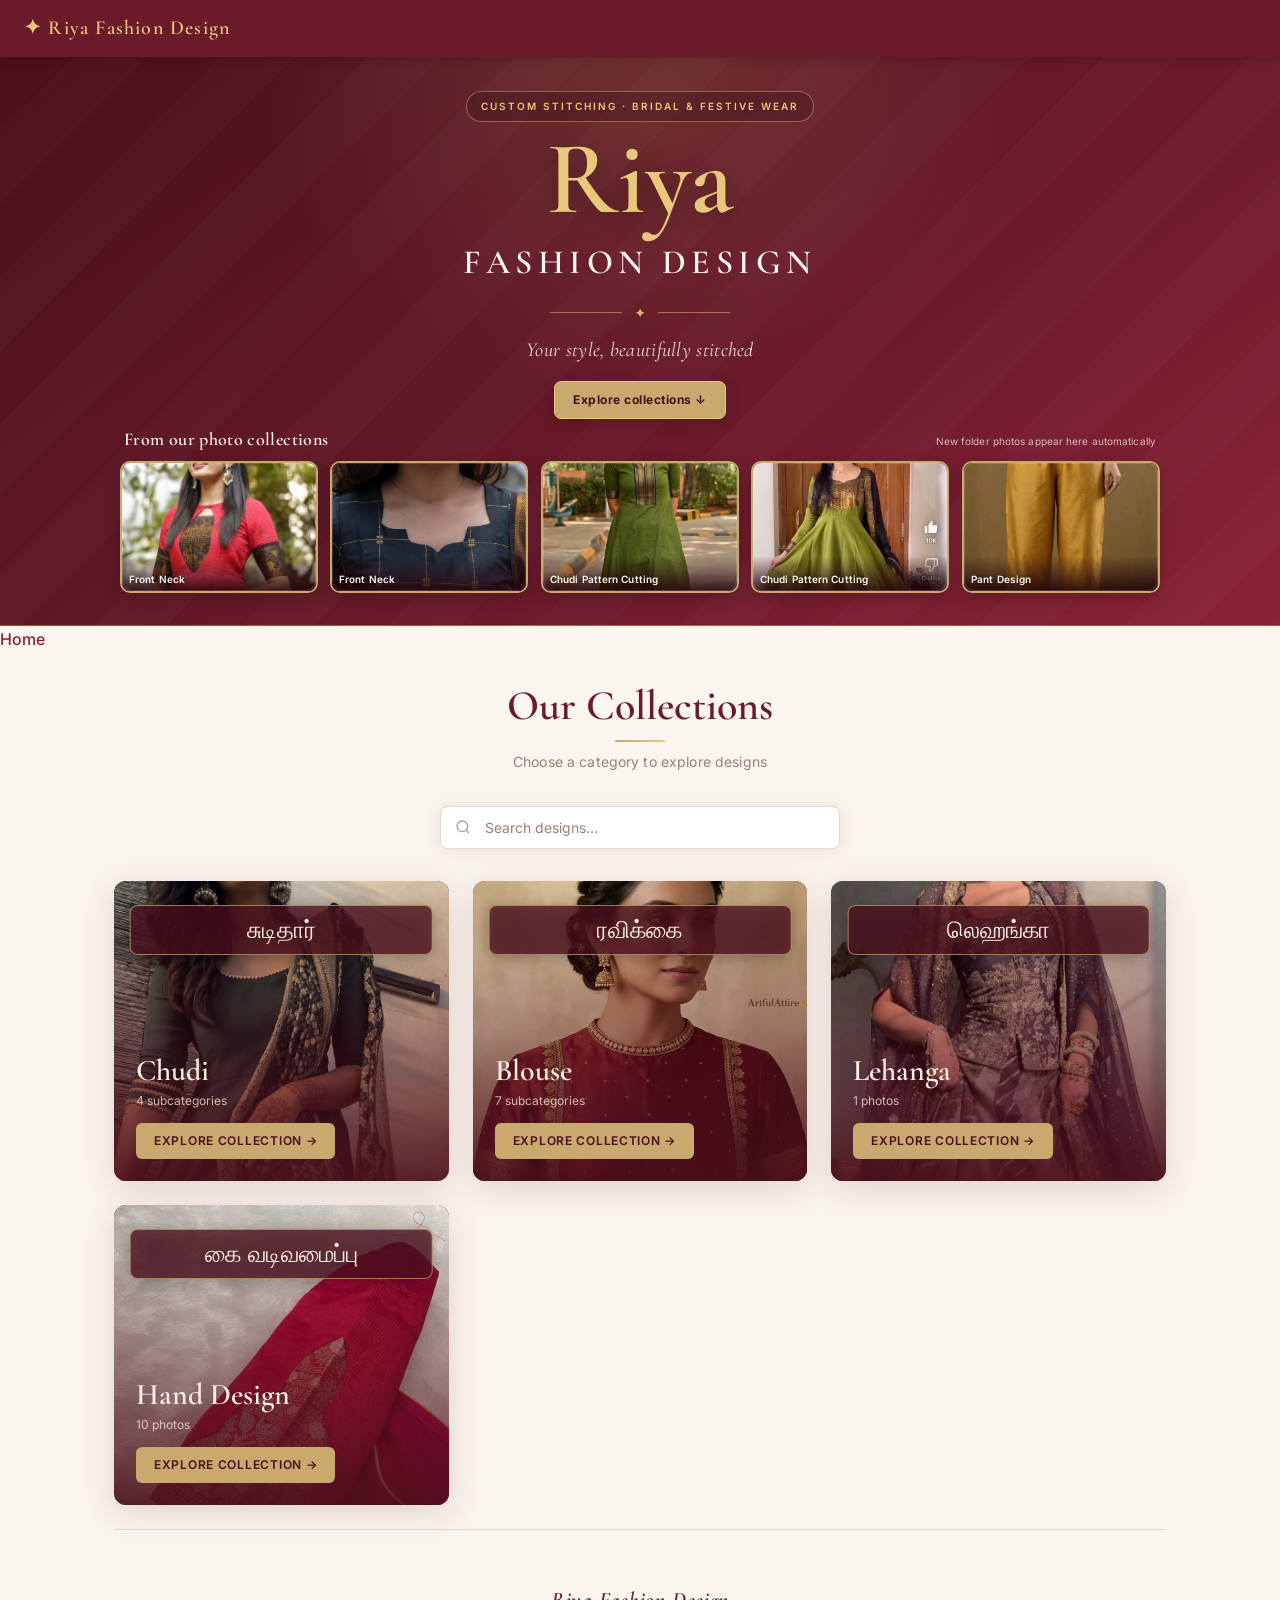
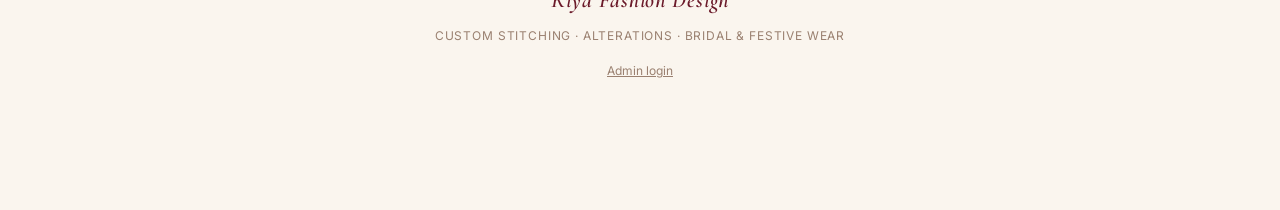
==== commit 880cbd36: "Add fashion categories and gallery options Co-authored-by: Copilot <223556219+Copilot@users.noreply." ====
--- a/index.html
+++ b/index.html
@@ -51,12 +51,39 @@
     ['Designer Blouse – Back','Designer back neck|Stone & bead back|Butterfly back design|Mirror work back|Embroidery back|Open back design|Tassel / latkan back|Silk border back'],
     ['Lace Design','Full lace blouse|Lace border neck|Lace sleeves|Lace yoke|Lace back panel|Lace hem border|Mixed lace & cloth|Net with lace'],
   ]},
+  {id:'lehanga',n:'Lehanga',g:[
+    ['Lehanga Designs','Lehanga design'],
+  ]},
+  {id:'hand-design',n:'Hand Design',g:[
+    ['Hand Designs','Hand design'],
+  ]},
 ];
+
+const PAIRED_SECTIONS=[
+  {cat:'chudi',name:'Neck Design',options:[
+    {label:'Front design',group:'Front Neck'},
+    {label:'Back design',group:'Back Neck'},
+  ]},
+  {cat:'blouse',name:'Bridal Collection',options:[
+    {label:'Front design',group:'Bridal Collection – Front'},
+    {label:'Back design',group:'Bridal Collection – Back'},
+  ]},
+  {cat:'blouse',name:'Designer Blouse',options:[
+    {label:'Front design',group:'Designer Blouse – Front'},
+    {label:'Back design',group:'Designer Blouse – Back'},
+  ]},
+];
+const pairedSectionFor=(cat,group)=>PAIRED_SECTIONS.find(section=>
+  section.cat===cat&&section.options.some(option=>option.group===group)
+);
+const pairedSectionLabel=(cat,group)=>pairedSectionFor(cat,group)?.name||group;
 
 /* ── Static cover photos (fallback when server not running) ── */
 const CAT_COVERS={
   'chudi' :'photos/chudi/image.png',
   'blouse':'photos/blouse/cover/image.png',
+  'lehanga':'photos/lehanga/design/image.jpg',
+  'hand-design':'photos/Hand-design/image5.jpg',
 };
 
 /* ── Photo cache: filled by loadAllPhotos() from server API ── */
@@ -113,6 +140,13 @@
 const TAMIL_LABELS={
   'Chudi':'சுடிதார்',
   'Blouse':'ரவிக்கை',
+  'Lehanga':'லெஹங்கா',
+  'Hand Design':'கை வடிவமைப்பு',
+  'Lehanga Designs':'லெஹங்கா வடிவமைப்புகள்',
+  'Hand Designs':'கை வடிவமைப்புகள்',
+  'Neck Design':'கழுத்து வடிவமைப்பு',
+  'Bridal Collection':'திருமண ரவிக்கை',
+  'Designer Blouse':'டிசைனர் ரவிக்கை',
   'Bridal Collection – Front':'திருமண ரவிக்கை முன்புறம்',
   'Bridal Collection – Back':'திருமண ரவிக்கை பின்புறம்',
   'Front Neck':'முன்புற கழுத்து வடிவம்',
@@ -325,16 +359,16 @@
   const home=el('span',null,'Home');
   home.onclick=()=>{cur=null;subGrp=null;searchQ='';render();scrollTo(0,0)};
   bc.append(home);
+  const currentCategory=cur?S.cats.find(x=>x.id===cur):null;
   if(cur){
-    const c=S.cats.find(x=>x.id===cur);
     bc.append(el('span','sep',null,[document.createTextNode('›')]));
-    const catCrumb=el('span',null,c.n);
+    const catCrumb=el('span',null,currentCategory.n);
     catCrumb.onclick=()=>{subGrp=null;render();scrollTo(0,0)};
     bc.append(catCrumb);
   }
-  if(subGrp){
+  if(subGrp&&currentCategory.g.length>1){
     bc.append(el('span','sep',null,[document.createTextNode('›')]));
-    bc.append(el('span',null,subGrp));
+    bc.append(el('span',null,pairedSectionLabel(cur,subGrp)));
   }
   return bc;
 }
@@ -390,7 +424,14 @@
   const coverSrc      = uploadedCover || serverCover || staticCover || null;
   const all=S.designs.filter(d=>d.cat===c.id);
   const withPhotos=all.filter(d=>d.imgs.length).length;
-  const desc=admin?`${withPhotos}/${all.length} photos`:`${c.g.length} subcategories`;
+  const staticCount=c.g.reduce((total,group)=>
+    total+(PHOTO_CACHE[c.id+'|'+group]||[]).length,0
+  );
+  const desc=admin
+    ? `${withPhotos}/${all.length} photos`
+    : c.g.length===1
+      ? staticCount ? `${staticCount} photos` : `${all.length} designs`
+      : `${c.g.length} subcategories`;
   const card=el('div','main-card');
   if(coverSrc){
     const cv=el('div','main-card-cover');
@@ -404,7 +445,7 @@
     el('p',null,desc),
     el('div','main-card-cta',null,[el('span',null,'Explore Collection →')]),
   ]));
-  card.onclick=()=>{cur=c.id;subGrp=null;render();scrollTo(0,0)};
+  card.onclick=()=>{cur=c.id;subGrp=c.g.length===1?c.g[0]:null;render();scrollTo(0,0)};
   if(admin){
     const addB=el('button','adm-add','+');addB.title='Add design';
     addB.onclick=ev=>{ev.stopPropagation();addForm(c.id)};card.append(addB);
@@ -435,29 +476,43 @@
     ab.style.cssText='display:block;margin:0 auto 24px';wrap.append(ab);
   }
   const grid=el('div','sub-grid');
+  const displayedGroups=[];
+  const seenSections=new Set();
   c.g.forEach(gn=>{
-    const designs=S.designs.filter(d=>d.cat===c.id&&d.grp===gn);
+    const paired=pairedSectionFor(c.id,gn);
+    const key=paired?paired.name:gn;
+    if(seenSections.has(key))return;
+    seenSections.add(key);
+    displayedGroups.push({
+      name:paired?paired.name:gn,
+      groups:paired?paired.options.map(option=>option.group):[gn],
+      paired,
+    });
+  });
+  displayedGroups.forEach(({name,groups,paired})=>{
+    const designs=S.designs.filter(d=>d.cat===c.id&&groups.includes(d.grp));
     const withPhotos=designs.filter(d=>d.imgs.length).length;
-    /* also count static photos */
-    const staticCount=(PHOTO_CACHE[c.id+'|'+gn]||[]).length;
+    const staticCount=groups.reduce((total,group)=>
+      total+(PHOTO_CACHE[c.id+'|'+group]||[]).length,0
+    );
     const countLabel=admin
       ? `${withPhotos}/${designs.length} photos`
       : staticCount ? `${staticCount} photos` : `${designs.length} designs`;
     const cardWrap=el('div','sub-card-wrap');
     const card=el('div','sub-card');
-    card.append(el('h4',null,gn));
-    if(TAMIL_LABELS[gn])card.append(el('p','sub-card-tamil',TAMIL_LABELS[gn]));
+    card.append(el('h4',null,name));
+    if(TAMIL_LABELS[name])card.append(el('p','sub-card-tamil',TAMIL_LABELS[name]));
     card.append(el('p',null,countLabel));
     card.append(el('div','sub-card-arrow',null,[el('span',null,'View designs →')]));
-    card.onclick=()=>{subGrp=gn;render();scrollTo(0,0)};
+    card.onclick=()=>{subGrp=paired?paired.options[0].group:groups[0];render();scrollTo(0,0)};
     cardWrap.append(card);
     if(admin){
       const delB=el('button','adm-del');delB.innerHTML=svg_trash;delB.title='Delete section';
       delB.onclick=ev=>{ev.stopPropagation();
-        modal('Delete section?',[el('p',null,`"${gn}" and all its designs will be permanently deleted.`)],
+        modal('Delete section?',[el('p',null,`"${name}" and all its designs will be permanently deleted.`)],
           [btn('Cancel','mbtn',closeModal),btn('Delete','mbtn danger',async()=>{
-            const bk=JSON.stringify(S);c.g=c.g.filter(z=>z!==gn);
-            S.designs=S.designs.filter(d=>!(d.cat===c.id&&d.grp===gn));
+            const bk=JSON.stringify(S);c.g=c.g.filter(z=>!groups.includes(z));
+            S.designs=S.designs.filter(d=>!(d.cat===c.id&&groups.includes(d.grp)));
             closeModal();render();await saveData(bk);
           })]);
       };cardWrap.append(delB);
@@ -471,12 +526,33 @@
 /* ─── Gallery view ─── */
 function buildGallery(){
   const c=S.cats.find(x=>x.id===cur);
+  const paired=pairedSectionFor(cur,subGrp);
+  const singleSection=c.g.length===1;
   const wrap=el('div');
-  wrap.append(btn(`← Back to ${c.n}`,'back-btn',()=>{subGrp=null;render();scrollTo(0,0)}));
+  wrap.append(btn(singleSection?'← Back to Collections':`← Back to ${c.n}`,'back-btn',()=>{
+    if(singleSection){cur=null;subGrp=null}
+    else subGrp=null;
+    render();scrollTo(0,0);
+  }));
   wrap.append(el('div','section-head',null,[
-    el('h2',null,subGrp),
-    el('p',null,categoryLabel(c.n)),
+    el('h2',null,paired?paired.name:singleSection?c.n:subGrp),
+    el('p',null,singleSection?'Browse all designs':categoryLabel(c.n)),
   ]));
+  if(paired){
+    const options=el('div','design-view-options');
+    options.setAttribute('role','group');
+    options.setAttribute('aria-label',`${paired.name} designs`);
+    paired.options.forEach(option=>{
+      const selected=option.group===subGrp;
+      const choice=btn(option.label,'design-view-option'+(selected?' is-active':''),()=>{
+        subGrp=option.group;render();scrollTo(0,0);
+      });
+      choice.type='button';
+      choice.setAttribute('aria-pressed',String(selected));
+      options.append(choice);
+    });
+    wrap.append(options);
+  }
   if(!SERVER_MODE&&!STATIC_PHOTO_MODE)wrap.append(buildServerNotice());
   if(SERVER_MODE){
     const rb=btn('↻ Refresh photos','mbtn',async()=>{
@@ -486,6 +562,11 @@
     wrap.append(rb);
   }
   if(admin){
+    if(singleSection){
+      const sectionButton=btn('+ Add section','mbtn',()=>addSec(c.id));
+      sectionButton.style.cssText='display:block;margin:0 auto 16px';
+      wrap.append(sectionButton);
+    }
     const ab=btn('📷 Add photos to this section','mbtn primary',()=>addForm(cur,subGrp));
     ab.style.cssText='display:block;margin:0 auto 24px';wrap.append(ab);
   }
--- a/style.css
+++ b/style.css
@@ -4671,6 +4671,23 @@
   box-shadow: var(--sh);
 }
 
+.design-view-options {
+  display: flex; justify-content: center; flex-wrap: wrap;
+  gap: 10px; margin: -10px 0 26px;
+}
+.design-view-option {
+  border: 1.5px solid var(--border); border-radius: 999px;
+  padding: 10px 22px; background: var(--card); color: var(--burg);
+  font: 500 13px 'Inter',system-ui,sans-serif; cursor: pointer;
+  transition: background .18s,border-color .18s,color .18s;
+}
+.design-view-option:hover { border-color: var(--gold); background: var(--gold-lt); }
+.design-view-option.is-active {
+  border-color: var(--burg); background: var(--burg); color: #FDF0E0;
+  box-shadow: 0 3px 10px rgba(107,26,42,.18);
+}
+.design-view-option:focus-visible { outline: 2px solid var(--gold); outline-offset: 3px; }
+
 
 /* ═══════════════════════════════
    DESIGN GALLERY GRID
